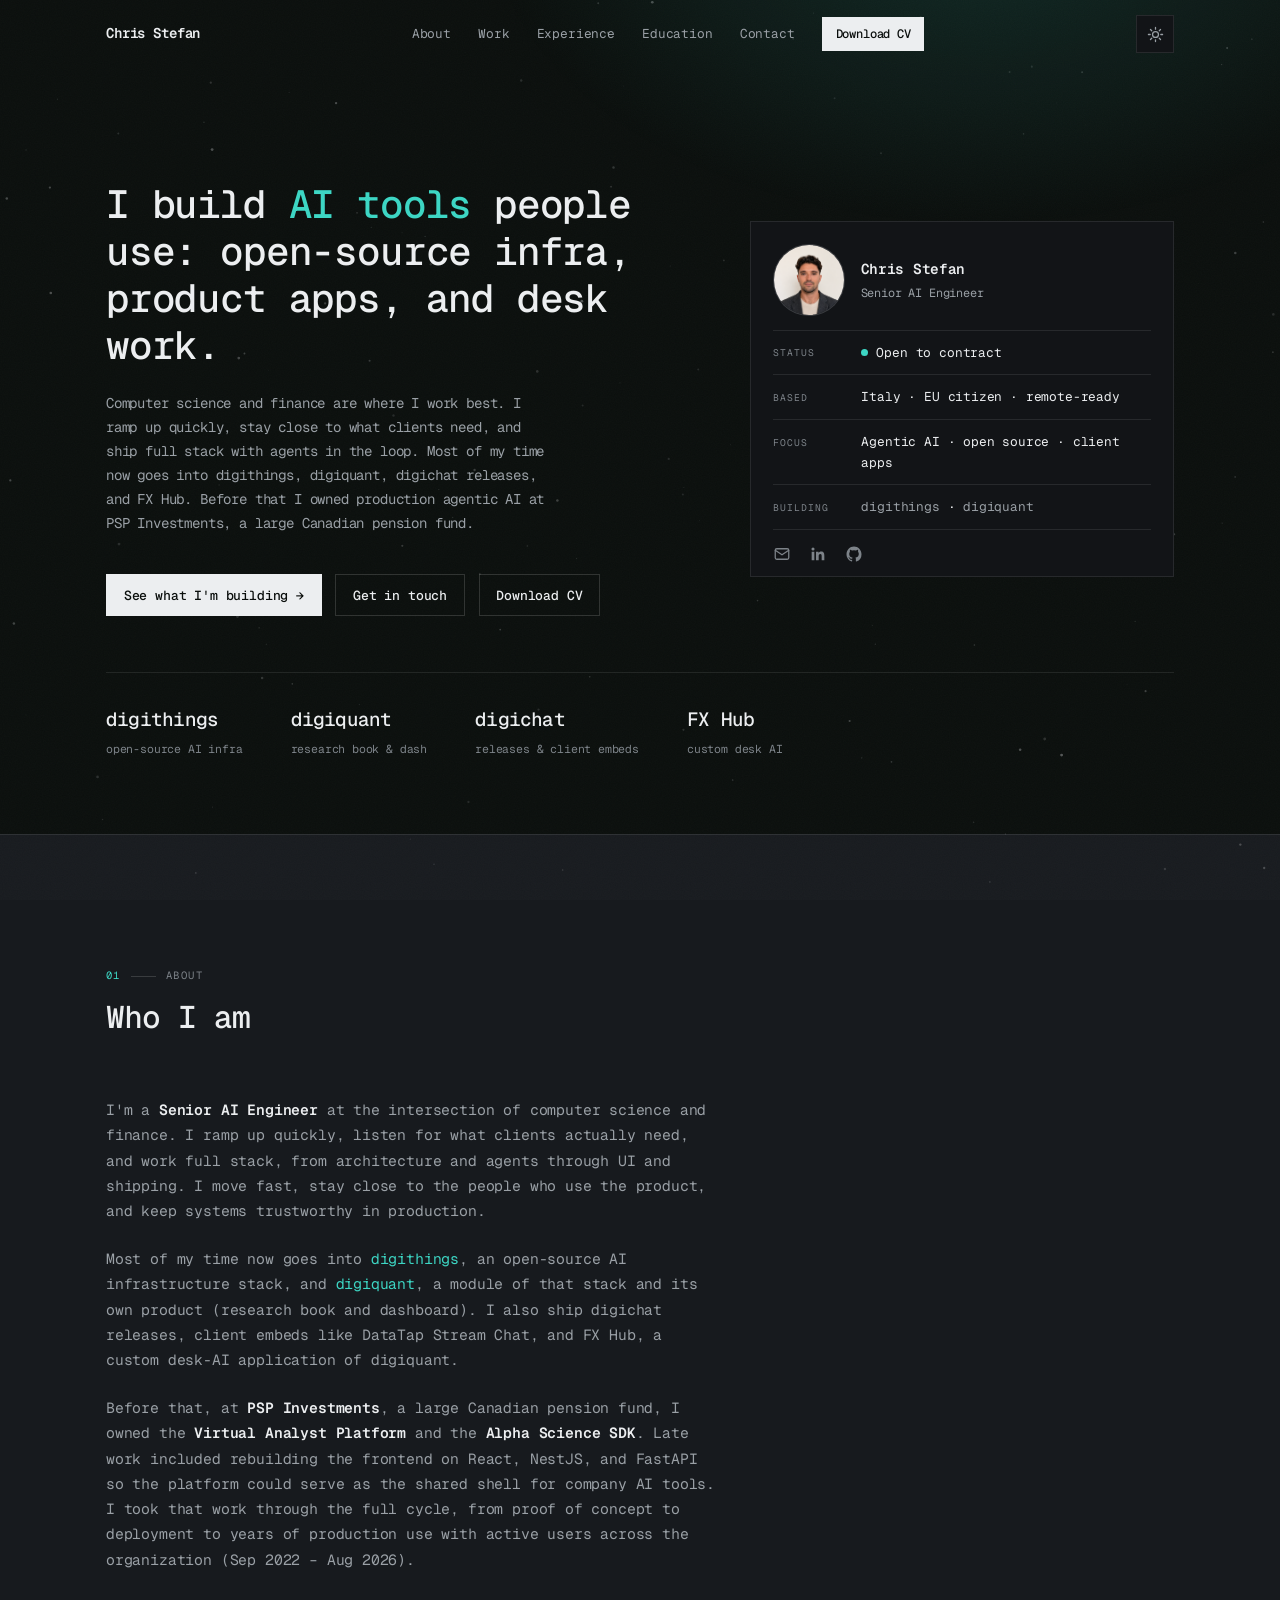
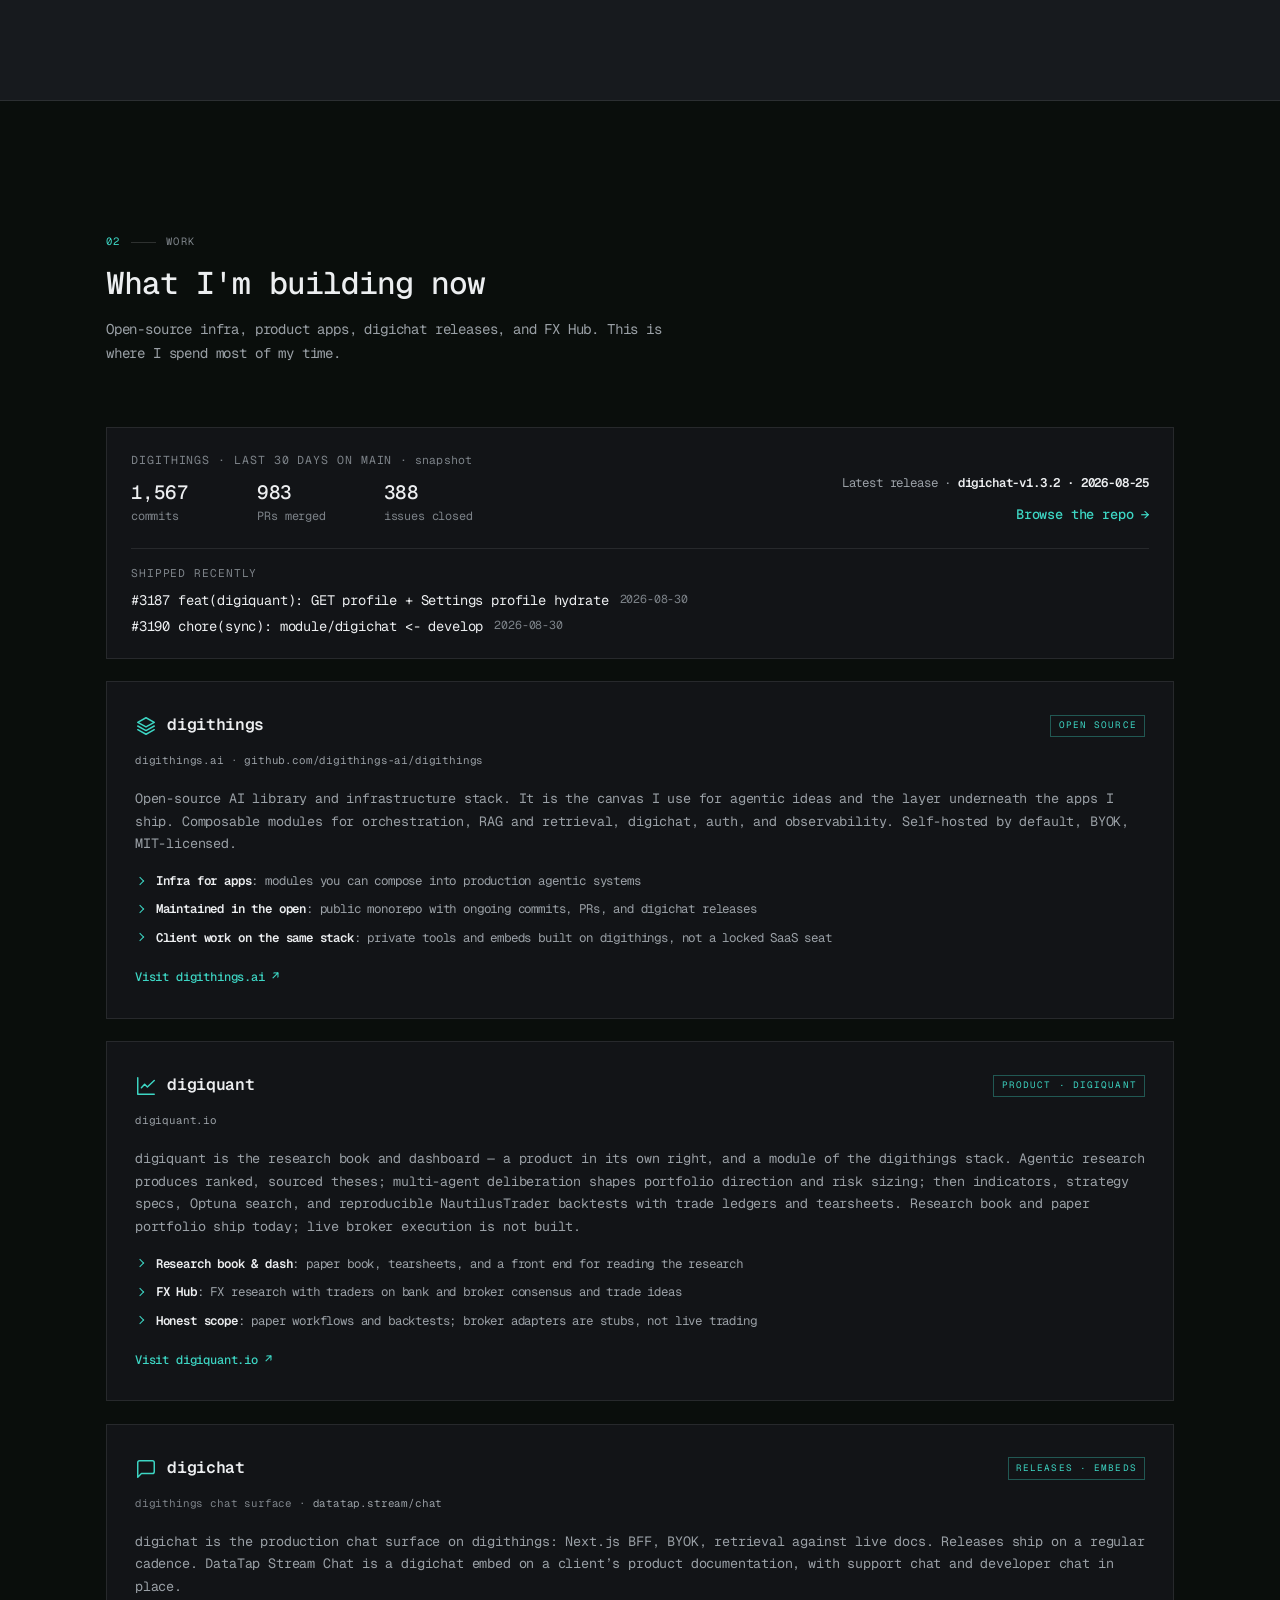
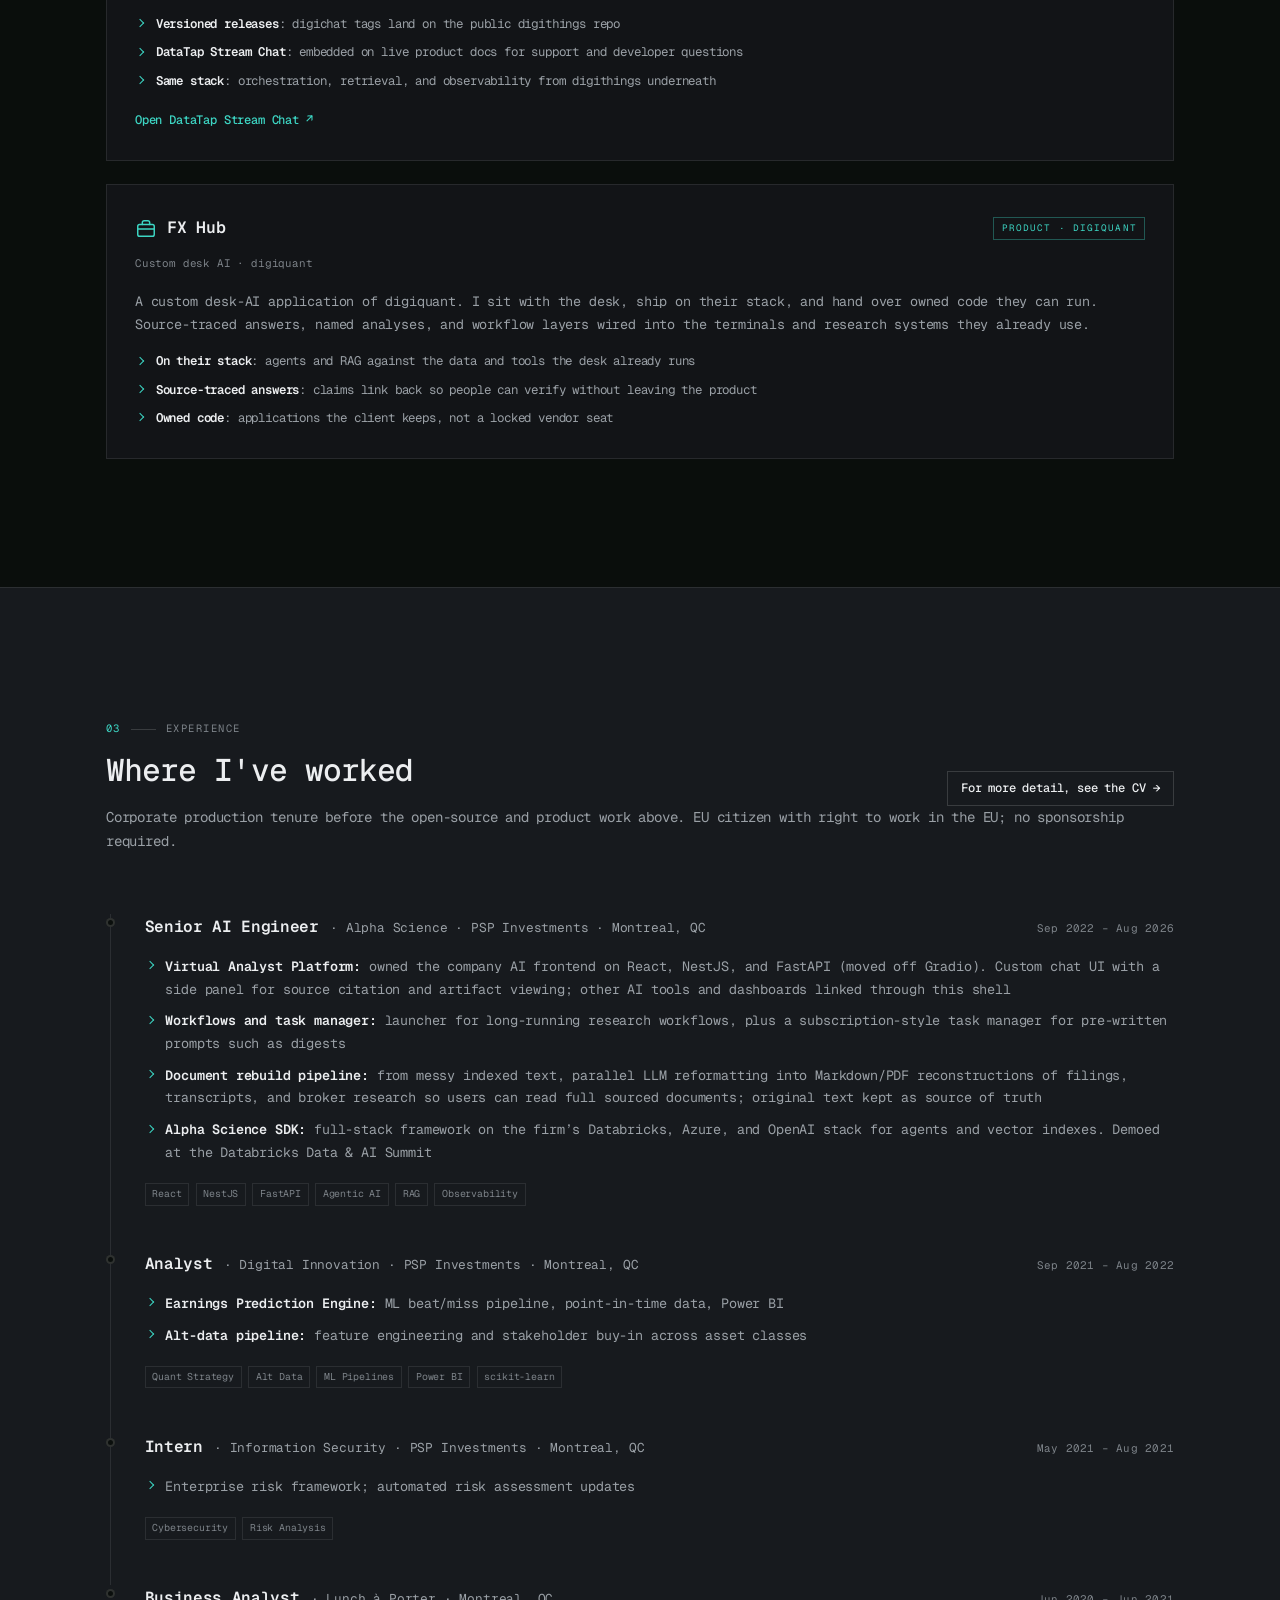
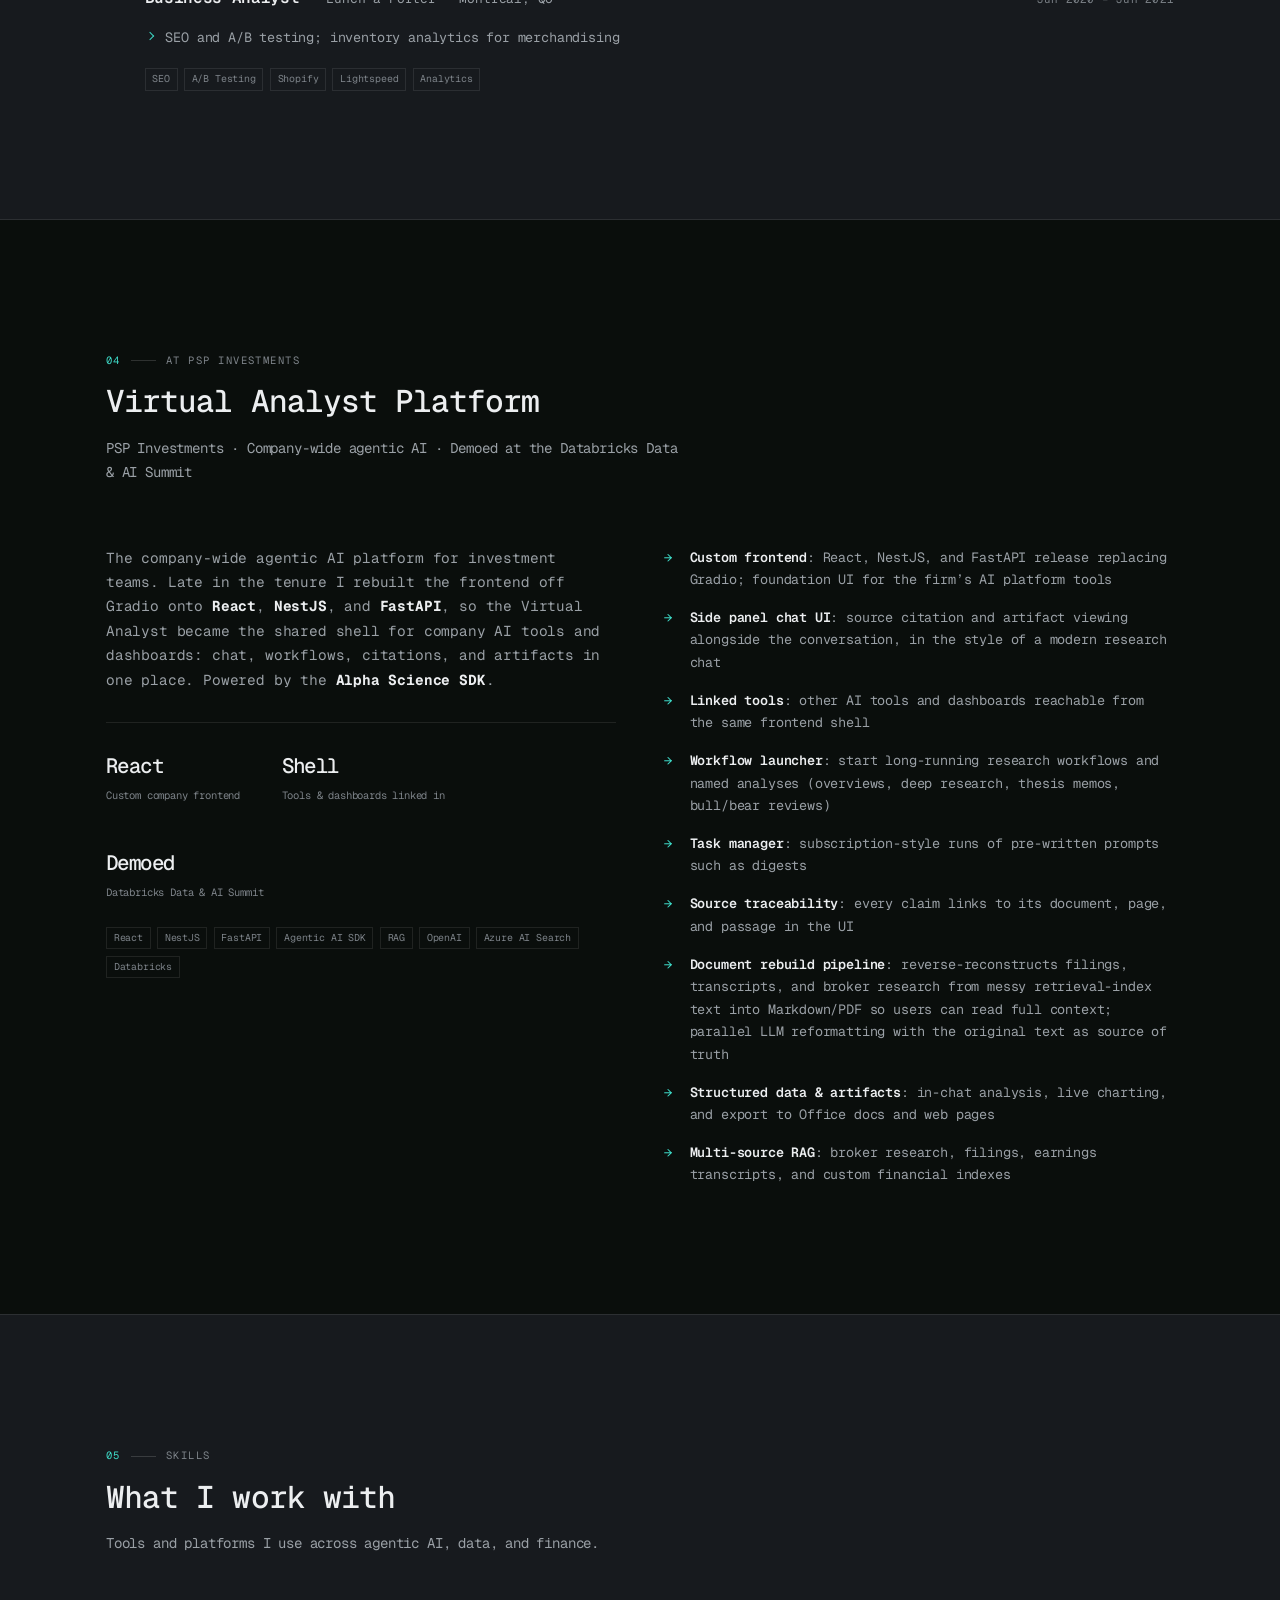
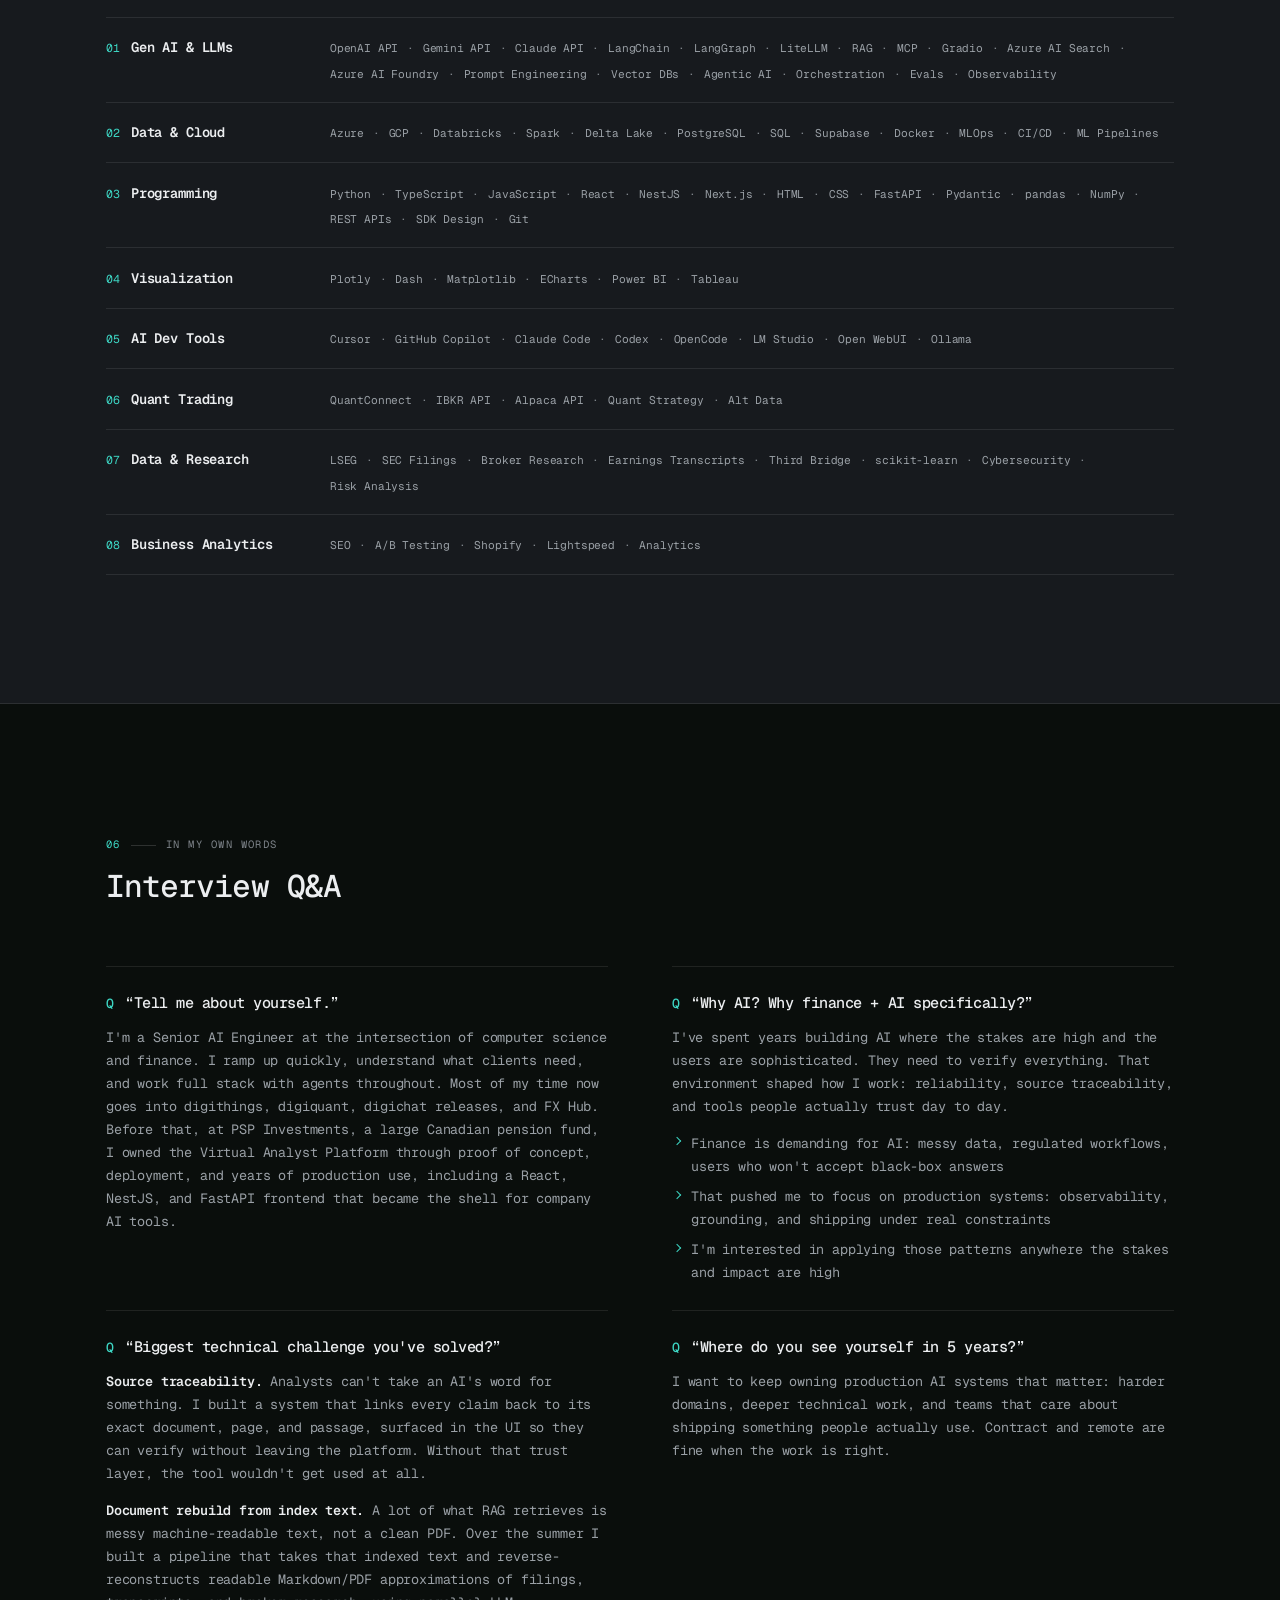
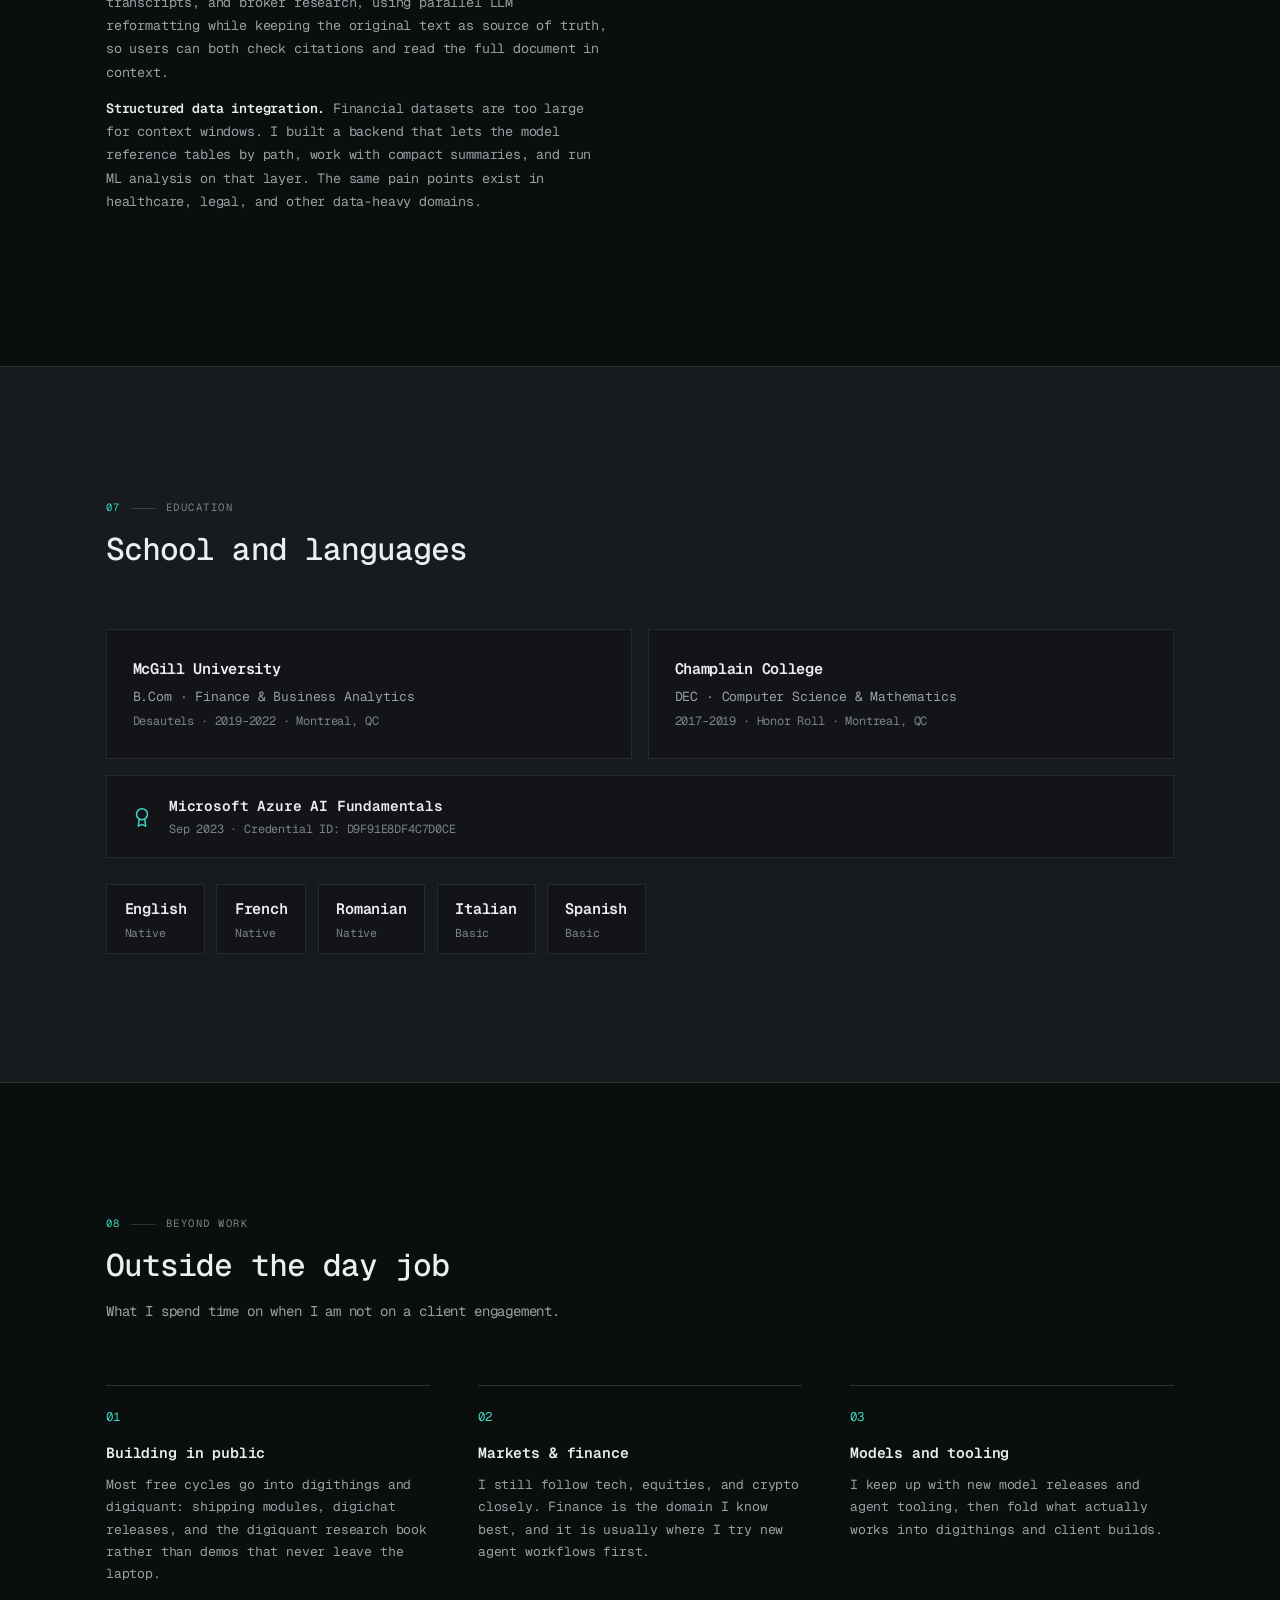
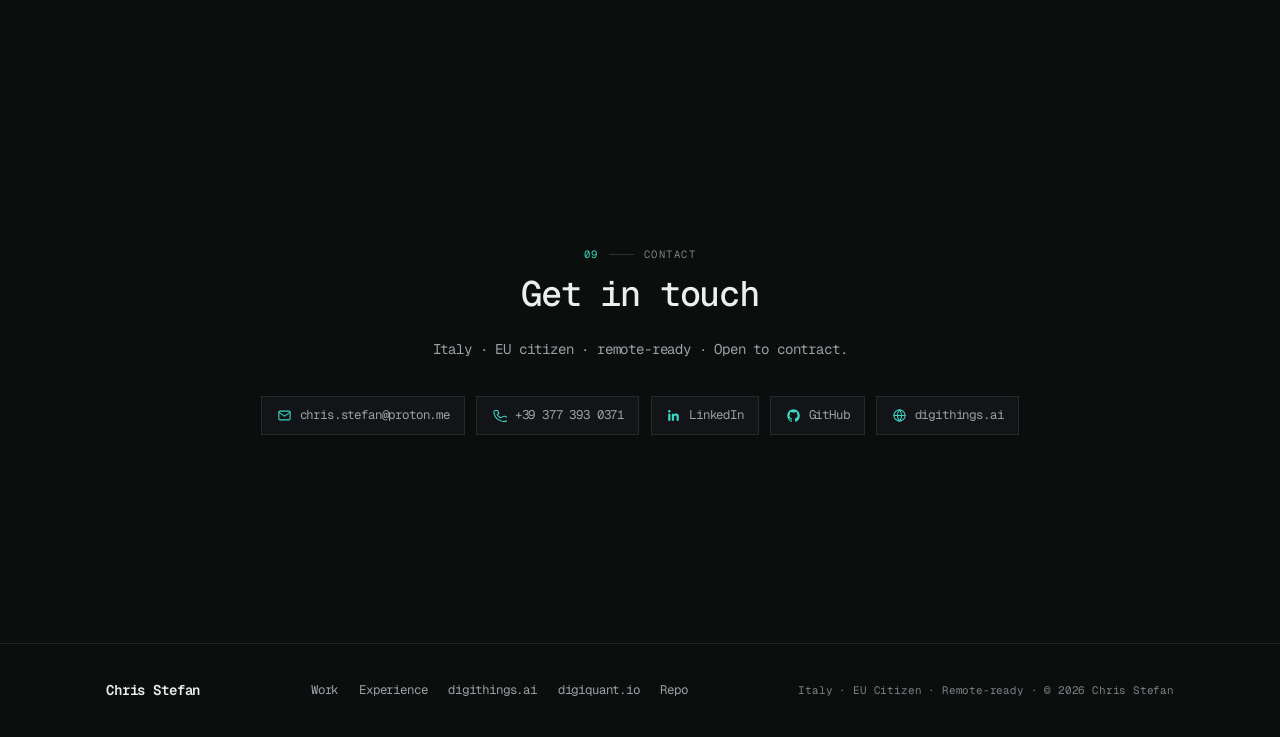
==== index.html @ b80fa34e "Use the approved 1254px headshot for avatar and face-crop favicons Replace the 200px LinkedIn stand-" ====
<!DOCTYPE html>
<html lang="en" data-theme="dark">
<head>
<meta charset="UTF-8">
<meta name="viewport" content="width=device-width, initial-scale=1.0">
<title>Chris Stefan · Senior AI Engineer | digithings + digiquant</title>
<meta name="description" content="Chris Stefan · Senior AI Engineer. Building digithings open-source AI infra and digiquant. digichat releases, FX Hub. Open to contract.">
<meta name="robots" content="index, follow">
<link rel="canonical" href="https://chrizefan.github.io/me/">

<!-- Open Graph -->
<meta property="og:type" content="website">
<meta property="og:url" content="https://chrizefan.github.io/me/">
<meta property="og:title" content="Chris Stefan · Senior AI Engineer | digithings + digiquant">
<meta property="og:description" content="Senior AI Engineer building digithings and digiquant. Open to contract.">
<meta property="og:site_name" content="Chris Stefan">
<meta property="og:image" content="https://chrizefan.github.io/me/assets/chris.png">

<!-- Twitter Card -->
<meta name="twitter:card" content="summary_large_image">
<meta name="twitter:title" content="Chris Stefan · Senior AI Engineer">
<meta name="twitter:description" content="Senior AI Engineer building digithings and digiquant. EU citizen, remote-ready. Open to contract.">
<meta name="twitter:image" content="https://chrizefan.github.io/me/assets/chris.png">

<meta name="theme-color" content="#0A0E0C" media="(prefers-color-scheme: dark)">
<meta name="theme-color" content="#FBFBF9" media="(prefers-color-scheme: light)">
<link rel="icon" href="favicon.ico?v=5" sizes="any">
<link rel="icon" type="image/png" href="assets/favicon-32.png?v=5" sizes="32x32">
<link rel="icon" type="image/png" href="assets/favicon-48.png?v=5" sizes="48x48">
<link rel="apple-touch-icon" href="apple-touch-icon.png?v=5" sizes="180x180">
<link rel="shortcut icon" href="favicon.ico?v=5">

<!-- JSON-LD Person Schema -->
<script type="application/ld+json">
{
  "@context": "https://schema.org",
  "@type": "Person",
  "name": "Chris Stefan",
  "jobTitle": "Senior AI Engineer",
  "email": "chris.stefan@proton.me",
  "telephone": "+393773930371",
  "image": "https://chrizefan.github.io/me/assets/chris.png",
  "url": "https://chrizefan.github.io/me/",
  "sameAs": [
    "https://linkedin.com/in/chris-stefan",
    "https://github.com/chrizefan",
    "https://digithings.ai",
    "https://digiquant.io"
  ],
  "knowsAbout": ["Agentic AI", "LLMs", "RAG", "Multi-agent Systems", "Python", "Databricks", "OpenAI API", "Claude API", "Institutional Finance", "SDK Design"]
}
</script>

<link rel="preconnect" href="https://fonts.googleapis.com">
<link rel="preconnect" href="https://fonts.gstatic.com" crossorigin>
<link href="https://fonts.googleapis.com/css2?family=Geist+Mono:wght@400;500&display=swap" rel="stylesheet">

<!-- Pre-paint theme: default dark, honour saved choice -->
<script>try{var s=localStorage.getItem('cs-theme');document.documentElement.setAttribute('data-theme',s||'dark')}catch(e){}</script>

<style>
/* ==========================================================================
   Chris Stefan — me page. digiweb design language (frontend/digiweb on
   digithings develop, utilitarian v0.1): Instrument Panel — mono voice,
   radius 0, ink/paper CTAs, phosphor accent for focus/live/identity.
   ========================================================================== */

/* ── tokens (digiweb [data-theme] layer) ─────────────────────────────── */
:root[data-theme="dark"] {
  color-scheme: dark;
  --bg:        #0A0E0C;
  --surface:   #121417;
  --surface-2: #171A1E;
  --hair:      rgba(255, 255, 255, 0.09);
  --hair-2:    rgba(255, 255, 255, 0.15);

  --ink:       #ECEEF0;
  --ink-soft:  #9AA0A6;
  --ink-mute:  #7D8389;

  --accent:      #3DD6C4; /* terminal phosphor — focus / live / identity */
  --accent-weak: rgba(61, 214, 196, 0.14);
  --on-accent:   #04201C;

  --up:   #3DD6C4;
  --down: #E5533E;
  --warn: #E0B341;

  --term-bg:   #08090B;
  --term-ink:  #E7EAEC;
  --term-mute: #7E858B;
  --term-hair: rgba(255, 255, 255, 0.09);
  --term-fill: rgba(255, 255, 255, 0.05);

  --grain-opacity: 0.03;
  --grain-blend: screen;
}
:root[data-theme="light"] {
  color-scheme: light;
  --bg:        #FBFBF9;
  --surface:   #FFFFFF;
  --surface-2: #F4F4F1;
  --hair:      rgba(10, 15, 20, 0.10);
  --hair-2:    rgba(10, 15, 20, 0.18);

  --ink:       #14181B;
  --ink-soft:  #5C636A;
  --ink-mute:  #666C73;

  --accent:      #0C7C71;
  --accent-weak: rgba(12, 124, 113, 0.12);
  --on-accent:   #FFFFFF;

  --up:   #0C7C71;
  --down: #C9533B;
  --warn: #B5832A;

  --term-bg:   #F1F0EB;
  --term-ink:  #1A1E22;
  --term-mute: #6B7177;
  --term-hair: rgba(10, 15, 20, 0.12);
  --term-fill: rgba(10, 15, 20, 0.05);

  --grain-opacity: 0.045;
  --grain-blend: multiply;
}
:root {
  /* digiweb v0.1: one mono voice for claim, body, and chrome */
  --font-sans: "Geist Mono", "JetBrains Mono", ui-monospace, monospace;
  --font-mono: "Geist Mono", "JetBrains Mono", ui-monospace, monospace;
  --font-display: "Geist Mono", "JetBrains Mono", ui-monospace, monospace;
  --wrap: 1180px;
  --wrap-wide: 1280px;
  --gutter: clamp(1.4rem, 4.5vw, 3.5rem);
  --section-y: clamp(5rem, 10vw, 8.5rem);
  --section-y-tight: clamp(3rem, 6vw, 4.5rem);
  --r-sm: 0;
  --r-md: 0;
  --r-lg: 0;
  --ease: cubic-bezier(0.22, 1, 0.36, 1);
  --ease-glide: cubic-bezier(0.22, 1, 0.36, 1);
  --duration-reveal: 0.6s;
  --duration-hover: 0.18s;
}

/* ── reset ──────────────────────────────────────────────────────────── */
*, *::before, *::after { box-sizing: border-box; }
* { margin: 0; }
html { scroll-behavior: smooth; -webkit-text-size-adjust: 100%; background: var(--bg); scroll-padding-top: 84px; }
body {
  font-family: var(--font-sans);
  background: var(--bg);
  color: var(--ink);
  font-size: 0.9rem;
  line-height: 1.65;
  font-weight: 400;
  letter-spacing: -0.012em;
  -webkit-font-smoothing: antialiased;
  text-rendering: optimizeLegibility;
  overflow-x: hidden;
  transition: background 0.4s var(--ease), color 0.4s var(--ease);
}
img, svg { max-width: 100%; display: block; }
a { color: inherit; text-decoration: none; }
ul { list-style: none; padding: 0; }
::selection { background: var(--accent); color: var(--on-accent); }
:focus-visible { outline: 2px solid var(--accent); outline-offset: 3px; border-radius: 0; }

/* ── atmosphere ─────────────────────────────────────────────────────── */
.grain {
  position: fixed; inset: 0; z-index: 0; pointer-events: none;
  opacity: var(--grain-opacity);
  mix-blend-mode: var(--grain-blend);
  background-image: url("data:image/svg+xml,%3Csvg xmlns='http://www.w3.org/2000/svg' width='160' height='160'%3E%3Cfilter id='n'%3E%3CfeTurbulence type='fractalNoise' baseFrequency='0.85' numOctaves='3'/%3E%3C/filter%3E%3Crect width='100%25' height='100%25' filter='url(%23n)'/%3E%3C/svg%3E");
}
#starfield {
  position: fixed; inset: 0; width: 100%; height: 100%;
  pointer-events: none; z-index: 0; opacity: 0.55;
}
.glow {
  position: fixed; inset: -10%; z-index: 0; pointer-events: none;
  background: radial-gradient(50rem 32rem at 72% 0%, var(--accent-weak), transparent 62%);
}

/* ── layout ─────────────────────────────────────────────────────────── */
.wrap { width: 100%; max-width: var(--wrap); margin-inline: auto; padding-inline: var(--gutter); position: relative; z-index: 1; }
.skip-link { position: absolute; left: -999px; top: 0; z-index: 100; background: var(--ink); color: var(--bg); padding: 0.6rem 1rem; border-radius: 0; font-weight: 500; }
.skip-link:focus { left: 0; }

/* ── nav ────────────────────────────────────────────────────────────── */
.site-nav { position: sticky; top: 0; z-index: 50; border-bottom: 1px solid transparent; transition: background 0.4s var(--ease), border-color 0.4s var(--ease); }
.site-nav.is-stuck { background: color-mix(in srgb, var(--bg) 72%, transparent); backdrop-filter: blur(14px) saturate(150%); -webkit-backdrop-filter: blur(14px) saturate(150%); border-bottom-color: var(--hair); }
.nav-inner { display: flex; align-items: center; justify-content: space-between; height: 68px; gap: 1rem; }
.brand { display: inline-flex; align-items: center; gap: 0.7rem; font-weight: 600; letter-spacing: -0.01em; font-size: 0.88rem; }

.nav-links { display: flex; align-items: center; gap: clamp(0.9rem, 2.2vw, 1.7rem); }
.nav-links > a:not(.btn) { font-size: 0.8rem; color: var(--ink-soft); position: relative; padding: 0.4rem 0; transition: color 0.18s var(--ease); }
.nav-links > a:not(.btn)::after { content: ""; position: absolute; left: 0; bottom: -2px; height: 1px; width: 0; background: var(--accent); transition: width 0.22s var(--ease); }
.nav-links > a:not(.btn):hover { color: var(--ink); }
.nav-links > a:not(.btn):hover::after { width: 100%; }
.ext { opacity: 0.5; font-size: 0.8em; }
.nav-tail { display: flex; align-items: center; gap: 0.55rem; }
.theme-toggle { display: inline-grid; place-items: center; width: 38px; height: 38px; border: 1px solid var(--hair); border-radius: 0; background: var(--surface); color: var(--ink-soft); cursor: pointer; transition: color 0.18s var(--ease), border-color 0.18s var(--ease), transform 0.18s var(--ease); }
.theme-toggle:hover { color: var(--ink); border-color: var(--hair-2); transform: translateY(-1px); }
.theme-toggle svg { width: 17px; height: 17px; }
:root[data-theme="dark"] .ico-moon { display: none; }
:root[data-theme="light"] .ico-sun { display: none; }
.nav-toggle { display: none; }

/* ── buttons ────────────────────────────────────────────────────────── */
.btn { display: inline-flex; align-items: center; gap: 0.5rem; font-family: var(--font-mono); font-size: 0.82rem; font-weight: 500; padding: 0.58rem 1.05rem; border-radius: 0; border: 1px solid var(--hair-2); cursor: pointer; white-space: nowrap; transition: transform 0.18s var(--ease), background 0.18s var(--ease), border-color 0.18s var(--ease); }
.btn span[aria-hidden] { transition: transform 0.18s var(--ease); }
.btn:hover span[aria-hidden] { transform: translateX(3px); }
.btn-sm { padding: 0.4rem 0.8rem; font-size: 0.76rem; }
.btn-primary { background: var(--ink); color: var(--bg); border-color: var(--ink); font-weight: 500; }
.btn-primary:hover { transform: translateY(-2px); }
.btn-ghost { background: transparent; color: var(--ink); }
.btn-ghost:hover { background: var(--surface); border-color: var(--hair-2); transform: translateY(-2px); }

/* ── kicker / prompt / live dot ─────────────────────────────────────── */
.eyebrow-dot { width: 7px; height: 7px; border-radius: 50%; background: var(--accent); animation: pulse 2.6s var(--ease) infinite; }
@keyframes pulse { 0% { box-shadow: 0 0 0 0 var(--accent-weak); } 70% { box-shadow: 0 0 0 8px transparent; } 100% { box-shadow: 0 0 0 0 transparent; } }
.prompt { color: var(--accent); font-weight: 600; font-family: var(--font-mono); }
.kicker { display: inline-flex; align-items: center; gap: 0.6rem; font-family: var(--font-mono); font-size: 0.66rem; letter-spacing: 0.14em; text-transform: uppercase; color: var(--ink-mute); }
.kicker .kn { color: var(--accent); }
.kicker .kn::after { content: ""; display: inline-block; width: 1.6rem; height: 1px; background: var(--hair-2); vertical-align: middle; margin-left: 0.6rem; }

/* ── hero ───────────────────────────────────────────────────────────── */
.hero { padding: clamp(4rem, 10vw, 7rem) 0 clamp(3rem, 6vw, 4.75rem); }
.hero-grid { display: grid; grid-template-columns: 1.15fr 0.85fr; gap: clamp(2.4rem, 5.5vw, 4.5rem); align-items: center; }
.hero-title { font-family: var(--font-display); font-weight: 500; font-size: clamp(1.55rem, 3.6vw, 2.45rem); line-height: 1.2; letter-spacing: -0.03em; margin: 0 0 1.45rem; max-width: 26ch; }
.hero-title em { font-style: normal; color: var(--accent); }
.hero-lede { font-size: clamp(0.88rem, 1.1vw, 0.95rem); color: var(--ink-soft); max-width: 56ch; line-height: 1.7; }
.hero-actions { display: flex; flex-wrap: wrap; gap: 0.85rem; margin-top: 2.4rem; }
/* hero status panel */
.hero-panel { background: var(--surface); border: 1px solid var(--hair); border-radius: 0; padding: 0.4rem 1.4rem; }
.hp-portrait {
  display: flex;
  align-items: center;
  gap: 0.95rem;
  padding: 1rem 0 0.85rem;
  border-bottom: 1px solid var(--hair);
}
.hp-portrait img {
  width: 72px;
  height: 72px;
  border-radius: 50%;
  object-fit: cover;
  border: 1px solid var(--hair-2);
  flex-shrink: 0;
  background: var(--surface-2);
}
.hp-portrait-meta { display: flex; flex-direction: column; gap: 0.2rem; min-width: 0; }
.hp-portrait-name { font-size: 0.9rem; font-weight: 600; letter-spacing: -0.02em; color: var(--ink); }
.hp-portrait-role { font-size: 0.74rem; color: var(--ink-soft); line-height: 1.4; }
.hp-row { display: flex; align-items: baseline; gap: 1rem; padding: 0.7rem 0; border-bottom: 1px solid var(--hair); }
.hp-row:last-of-type { border-bottom: 0; }
.hp-k { flex-shrink: 0; width: 4.5rem; font-family: var(--font-mono); font-size: 0.6rem; letter-spacing: 0.1em; text-transform: uppercase; color: var(--ink-mute); }
.hp-v { font-size: 0.8rem; color: var(--ink); }
.hp-v a { color: var(--ink-soft); transition: color 0.18s var(--ease); }
.hp-v a:hover { color: var(--accent); }
.hp-avail { display: inline-flex; align-items: center; gap: 0.5rem; }
.hp-avail .eyebrow-dot { width: 7px; height: 7px; }
.hp-links { display: flex; gap: 1.1rem; padding: 0.95rem 0 0.4rem; }
.hp-links a { display: inline-flex; width: 18px; height: 18px; color: var(--ink-mute); transition: color 0.18s var(--ease), transform 0.18s var(--ease); }
.hp-links a:hover { color: var(--accent); transform: translateY(-2px); }
.hp-links svg { width: 100%; height: 100%; }
.hero-stats { display: flex; flex-wrap: wrap; gap: clamp(1.5rem, 4vw, 3rem); margin-top: clamp(2.5rem, 5vw, 3.5rem); padding-top: 1.9rem; border-top: 1px solid var(--hair); }
.hero-stats div { display: flex; flex-direction: column; }
.hero-stats dt { font-size: 1.2rem; font-weight: 500; letter-spacing: -0.04em; font-family: var(--font-mono); color: var(--ink); font-variant-numeric: tabular-nums; }
.hero-stats dd { font-size: 0.72rem; color: var(--ink-mute); margin-top: 0.22rem; }

/* ── sections ───────────────────────────────────────────────────────── */
.section { padding: var(--section-y) 0; }
.section-alt { background: var(--surface-2); border-block: 1px solid var(--hair); }
.section-head { max-width: 64ch; margin-bottom: clamp(2.5rem, 5.5vw, 3.8rem); }
.section-head h2 { font-family: var(--font-display); font-size: clamp(1.35rem, 2.6vw, 1.95rem); font-weight: 500; letter-spacing: -0.03em; line-height: 1.2; margin: 0.75rem 0 1rem; }
.section-head p { color: var(--ink-soft); font-size: clamp(0.86rem, 1.1vw, 0.94rem); line-height: 1.7; }
.head-row { display: flex; align-items: flex-end; justify-content: space-between; gap: 1.5rem; flex-wrap: wrap; }

/* ── about ──────────────────────────────────────────────────────────── */
.about-prose { max-width: 68ch; display: flex; flex-direction: column; gap: 1.4rem; font-size: 0.92rem; color: var(--ink-soft); line-height: 1.72; }
.about-prose strong { color: var(--ink); font-weight: 600; }
.about-prose a { color: var(--accent); }
.about-prose a:hover { text-decoration: underline; }

/* ── timeline (experience) ──────────────────────────────────────────── */
.timeline { position: relative; margin-left: 4px; }
.tl-card { position: relative; padding: 0 0 2.85rem 2.1rem; border-left: 1px solid var(--hair); }
.tl-card:last-child { border-left-color: transparent; padding-bottom: 0; }
.tl-card::before { content: ""; position: absolute; left: -5px; top: 0.25rem; width: 9px; height: 9px; border-radius: 50%; background: var(--bg); border: 2px solid var(--hair-2); transition: border-color 0.25s var(--ease), background 0.25s var(--ease); }
.tl-card:hover::before { border-color: var(--accent); }
.tl-card.current::before { background: var(--accent); border-color: var(--accent); box-shadow: 0 0 0 4px var(--accent-weak); }
.tl-head { display: flex; align-items: baseline; flex-wrap: wrap; gap: 0.5rem 0.7rem; margin-bottom: 0.9rem; }
.tl-title { font-size: 1rem; font-weight: 600; letter-spacing: -0.02em; }
.tl-company { color: var(--ink-soft); font-size: 0.8rem; }
.tl-date { margin-left: auto; font-family: var(--font-mono); font-size: 0.68rem; color: var(--ink-mute); letter-spacing: 0.02em; white-space: nowrap; }
.tl-now { color: var(--accent); }
.tl-bullets { display: flex; flex-direction: column; gap: 0.58rem; margin-bottom: 1.25rem; }
.tl-bullets li { position: relative; padding-left: 1.3rem; font-size: 0.84rem; color: var(--ink-soft); line-height: 1.68; }
.tl-bullets li::before { content: ""; position: absolute; left: 2px; top: 0.55em; width: 6px; height: 6px; border-bottom: 1.5px solid var(--accent); border-right: 1.5px solid var(--accent); transform: rotate(-45deg); }
.tl-bullets strong { color: var(--ink); font-weight: 600; }
.badges { display: flex; flex-wrap: wrap; gap: 0.4rem; }
.badge { font-family: var(--font-mono); font-size: 0.62rem; color: var(--ink-mute); background: transparent; border: 1px solid var(--hair); border-radius: 0; padding: 0.12rem 0.42rem; }

/* ── flagship (Virtual Analyst Platform) ────────────────────────────── */
.flagship { display: grid; grid-template-columns: 1fr 1fr; gap: clamp(1.5rem, 4vw, 3rem); align-items: start; }
.flagship-desc { color: var(--ink-soft); font-size: 0.9rem; line-height: 1.7; margin-bottom: 1.85rem; }
.flagship-desc strong { color: var(--ink); }
.stat-tiles { display: flex; flex-wrap: wrap; gap: clamp(1.5rem, 4vw, 2.6rem); padding-top: 1.6rem; border-top: 1px solid var(--hair); }
.stat-tile { display: flex; flex-direction: column; }
.stat-tile .sv { font-family: var(--font-mono); font-size: 1.3rem; font-weight: 500; letter-spacing: -0.03em; color: var(--ink); }
.stat-tile .sl { font-size: 0.66rem; color: var(--ink-mute); margin-top: 0.25rem; }
.feature-list { display: flex; flex-direction: column; gap: 0.95rem; }
.feature-list li { position: relative; padding-left: 1.6rem; font-size: 0.84rem; color: var(--ink-soft); line-height: 1.68; }
.feature-list li::before { content: "→"; position: absolute; left: 0; top: 0; color: var(--accent); font-family: var(--font-mono); }
.feature-list strong { color: var(--ink); font-weight: 600; }
.flagship-badges { margin-top: 1.6rem; }


/* ── repo activity (live digithings strip) ──────────────────────────── */
.repo-activity {
  display: grid;
  grid-template-columns: 1fr auto;
  gap: 1.2rem 2rem;
  align-items: end;
  background: var(--surface);
  border: 1px solid var(--hair);
  border-radius: var(--r-md);
  padding: 1.35rem 1.5rem;
  margin-bottom: 1.4rem;
}
.repo-activity .ra-live { text-transform: none; letter-spacing: 0.02em; color: var(--ink-mute); }
.repo-activity .ra-kicker {
  font-family: var(--font-mono);
  font-size: 0.72rem;
  letter-spacing: 0.08em;
  text-transform: uppercase;
  color: var(--ink-mute);
  margin-bottom: 0.85rem;
}
.repo-activity .ra-stats {
  display: flex;
  flex-wrap: wrap;
  gap: clamp(1.2rem, 4vw, 2.4rem);
}
.repo-activity .ra-stat { display: flex; flex-direction: column; gap: 0.15rem; min-width: 5.5rem; }
.repo-activity .ra-n {
  font-family: var(--font-mono);
  font-size: 1.2rem;
  font-weight: 500;
  letter-spacing: -0.03em;
  color: var(--ink);
  line-height: 1.1;
}
.repo-activity .ra-n.is-loading { color: var(--ink-mute); }
.repo-activity .ra-l { font-size: 0.74rem; color: var(--ink-mute); }
.repo-activity .ra-side {
  display: flex;
  flex-direction: column;
  align-items: flex-end;
  gap: 0.55rem;
  text-align: right;
}
.repo-activity .ra-release {
  font-family: var(--font-mono);
  font-size: 0.78rem;
  color: var(--ink-soft);
}
.repo-activity .ra-release strong { color: var(--ink); font-weight: 600; }
.repo-activity .ra-link {
  font-size: 0.85rem;
  color: var(--accent);
  font-weight: 500;
}
.repo-activity .ra-link:hover { text-decoration: underline; }
.repo-activity .ra-recent {
  grid-column: 1 / -1;
  border-top: 1px solid var(--hair);
  padding-top: 0.95rem;
  margin-top: 0.2rem;
}
.repo-activity .ra-recent-label {
  font-family: var(--font-mono);
  font-size: 0.7rem;
  letter-spacing: 0.08em;
  text-transform: uppercase;
  color: var(--ink-mute);
  margin-bottom: 0.55rem;
}
.repo-activity .ra-pr-list {
  display: flex;
  flex-direction: column;
  gap: 0.4rem;
}
.repo-activity .ra-pr-list li {
  display: flex;
  flex-wrap: wrap;
  gap: 0.35rem 0.7rem;
  font-size: 0.86rem;
  color: var(--ink-soft);
  line-height: 1.4;
}
.repo-activity .ra-pr-list a { color: var(--ink); }
.repo-activity .ra-pr-list a:hover { color: var(--accent); }
.repo-activity .ra-pr-meta {
  font-family: var(--font-mono);
  font-size: 0.72rem;
  color: var(--ink-mute);
}
@media (max-width: 700px) {
  .repo-activity { grid-template-columns: 1fr; }
  .repo-activity .ra-side { align-items: flex-start; text-align: left; }
}

/* ── products / freelance cards ─────────────────────────────────────── */
.product-grid { display: grid; grid-template-columns: 1fr 1fr; gap: 1.4rem; }
.product-card { position: relative; overflow: hidden; background: var(--surface); border: 1px solid var(--hair); border-radius: var(--r-md); padding: 1.9rem 1.75rem; display: flex; flex-direction: column; transition: transform 0.3s var(--ease), border-color 0.3s var(--ease); }
.product-card::before { content: ""; position: absolute; inset: 0 0 auto 0; height: 2px; background: var(--accent); transform: scaleX(0); transform-origin: left; transition: transform 0.32s var(--ease); }
.product-card:hover { transform: translateY(-4px); border-color: var(--hair-2); }
.product-card:hover::before { transform: scaleX(1); }
.product-card.span-2 { grid-column: 1 / -1; }
.pc-top { display: flex; align-items: center; gap: 0.65rem; margin-bottom: 0.5rem; }
.pc-glyph { width: 22px; height: 22px; color: var(--accent); flex-shrink: 0; }
.pc-glyph svg { width: 100%; height: 100%; }
.pc-tier { margin-left: auto; font-family: var(--font-mono); font-size: 0.58rem; letter-spacing: 0.12em; text-transform: uppercase; color: var(--accent); border: 1px solid color-mix(in srgb, var(--accent) 35%, transparent); border-radius: 0; padding: 0.16rem 0.45rem; }
.pc-title { font-size: 1.02rem; font-weight: 600; letter-spacing: -0.02em; }
.pc-meta { font-family: var(--font-mono); font-size: 0.68rem; color: var(--ink-mute); margin: 0.3rem 0 1.05rem; }
.pc-meta a { color: var(--ink-soft); }
.pc-meta a:hover { color: var(--accent); }
.pc-desc { font-size: 0.84rem; color: var(--ink-soft); line-height: 1.7; }
.pc-desc strong { color: var(--ink); }
.pc-features { display: flex; flex-direction: column; gap: 0.5rem; margin-top: 1rem; }
.pc-features li { position: relative; padding-left: 1.3rem; font-size: 0.78rem; color: var(--ink-soft); line-height: 1.62; }
.pc-features li::before { content: ""; position: absolute; left: 2px; top: 0.5em; width: 6px; height: 6px; border-bottom: 1.5px solid var(--accent); border-right: 1.5px solid var(--accent); transform: rotate(-45deg); }
.pc-features strong { color: var(--ink); font-weight: 600; }
.pc-link { margin-top: auto; padding-top: 1.2rem; font-size: 0.76rem; color: var(--accent); font-weight: 500; }
.pc-link:hover { text-decoration: underline; }


/* ── skills (spec-list) ─────────────────────────────────────────────── */
.skills-spec { border-top: 1px solid var(--hair); }
.skill-row { display: grid; grid-template-columns: 12rem 1fr; gap: 1.5rem 2rem; padding: 1.15rem 0; border-bottom: 1px solid var(--hair); align-items: baseline; }
.skill-row-label { display: flex; align-items: baseline; gap: 0.7rem; }
.skill-row-num { font-family: var(--font-mono); font-size: 0.72rem; color: var(--accent); }
.skill-row-name { font-size: 0.86rem; font-weight: 600; letter-spacing: -0.01em; }
.skill-tags { display: flex; flex-wrap: wrap; gap: 0.45rem 0.55rem; }
.skill-tag { font-family: var(--font-mono); font-size: 0.7rem; color: var(--ink-soft); transition: color 0.18s var(--ease); position: relative; }
.skill-tag:not(:last-child)::after { content: "·"; color: var(--ink-mute); margin-left: 0.55rem; }
.skill-tag:hover { color: var(--accent); }

/* ── Q&A ────────────────────────────────────────────────────────────── */
.qa-grid { display: grid; grid-template-columns: 1fr 1fr; gap: 0 clamp(2rem, 5vw, 4rem); }
.qa-card { padding: 1.6rem 0; border-top: 1px solid var(--hair); }
.qa-q { display: flex; align-items: baseline; gap: 0.7rem; margin-bottom: 0.7rem; }
.qa-q .qi { color: var(--accent); font-family: var(--font-mono); font-weight: 500; font-size: 0.82rem; flex-shrink: 0; }
.qa-q span:last-child { font-family: var(--font-display); font-style: normal; font-weight: 500; font-size: 0.95rem; letter-spacing: -0.03em; color: var(--ink); line-height: 1.35; }
.qa-a { color: var(--ink-soft); font-size: 0.84rem; line-height: 1.72; display: flex; flex-direction: column; gap: 0.85rem; }
.qa-a strong { color: var(--ink); font-weight: 600; }
.qa-a ul { display: flex; flex-direction: column; gap: 0.45rem; }
.qa-a ul li { position: relative; padding-left: 1.2rem; }
.qa-a ul li::before { content: ""; position: absolute; left: 2px; top: 0.5em; width: 6px; height: 6px; border-bottom: 1.5px solid var(--accent); border-right: 1.5px solid var(--accent); transform: rotate(-45deg); }

/* ── education / certs / languages ──────────────────────────────────── */
.edu-grid { display: grid; grid-template-columns: 1fr 1fr; gap: 1rem; margin-bottom: 1rem; }
.edu-card { background: var(--surface); border: 1px solid var(--hair); border-radius: var(--r-md); padding: 1.6rem; transition: transform 0.3s var(--ease), border-color 0.3s var(--ease); }
.edu-card:hover { transform: translateY(-3px); border-color: var(--hair-2); }
.edu-card .school { font-size: 0.95rem; font-weight: 600; letter-spacing: -0.02em; }
.edu-card .degree { color: var(--ink-soft); margin: 0.3rem 0; font-size: 0.82rem; }
.edu-card .meta { font-family: var(--font-mono); font-size: 0.75rem; color: var(--ink-mute); }
.cert-card { display: flex; align-items: center; gap: 1rem; background: var(--surface); border: 1px solid var(--hair); border-radius: var(--r-md); padding: 1.2rem 1.5rem; margin-bottom: 1.6rem; }
.cert-card .ci { color: var(--accent); width: 22px; height: 22px; flex-shrink: 0; }
.cert-card .ci svg { width: 100%; height: 100%; }
.cert-card .ct { font-weight: 600; }
.cert-card .cm { font-family: var(--font-mono); font-size: 0.74rem; color: var(--ink-mute); }
.lang-row { display: flex; flex-wrap: wrap; gap: 0.7rem; }
.lang-chip { background: var(--surface); border: 1px solid var(--hair); border-radius: var(--r-sm); padding: 0.7rem 1.1rem; }
.lang-chip .ln { font-weight: 600; font-size: 0.95rem; }
.lang-chip .ll { font-family: var(--font-mono); font-size: 0.72rem; color: var(--ink-mute); margin-top: 0.1rem; }

/* ── beyond (numbered rules) ────────────────────────────────────────── */
.beyond-grid { display: grid; grid-template-columns: repeat(3, 1fr); gap: clamp(1.5rem, 4vw, 3rem); }
.beyond-card { padding-top: 1.3rem; border-top: 1px solid var(--hair-2); }
.beyond-card .bi { font-family: var(--font-mono); font-size: 0.78rem; color: var(--accent); }
.beyond-card .bt { font-size: 0.92rem; font-weight: 600; letter-spacing: -0.01em; margin: 0.85rem 0 0.55rem; }
.beyond-card .bd { color: var(--ink-soft); font-size: 0.82rem; line-height: 1.7; }

/* ── contact / footer ───────────────────────────────────────────────── */
.contact { text-align: center; }
.contact h2 { font-family: var(--font-display); font-weight: 500; font-size: clamp(1.5rem, 3.5vw, 2.2rem); letter-spacing: -0.035em; }
.contact .tagline { color: var(--ink-soft); max-width: 56ch; margin: 0.9rem auto 2.2rem; font-size: 0.88rem; }
.contact-links { display: flex; flex-wrap: wrap; gap: 0.7rem; justify-content: center; }
.contact-pill { display: inline-flex; align-items: center; gap: 0.5rem; background: var(--surface); border: 1px solid var(--hair); border-radius: 0; padding: 0.5rem 0.9rem; font-size: 0.78rem; color: var(--ink-soft); font-family: var(--font-mono); transition: color 0.18s var(--ease), border-color 0.18s var(--ease), transform 0.18s var(--ease); }
.contact-pill:hover { color: var(--ink); border-color: var(--hair-2); transform: translateY(-2px); }
.contact-pill .pi { color: var(--accent); display: inline-flex; width: 15px; height: 15px; }
.contact-pill .pi svg { width: 100%; height: 100%; }
.footer { border-top: 1px solid var(--hair); padding: 2.2rem 0; margin-top: clamp(3rem, 7vw, 5rem); }
.footer-inner { display: flex; align-items: center; justify-content: space-between; gap: 1.5rem; flex-wrap: wrap; }
.footer-meta { font-family: var(--font-mono); font-size: 0.68rem; color: var(--ink-mute); }
.footer-links { display: flex; gap: 1.3rem; flex-wrap: wrap; }
.footer-links a { font-size: 0.78rem; color: var(--ink-soft); transition: color 0.18s var(--ease); }
.footer-links a:hover { color: var(--ink); }

/* ── reveal motion ──────────────────────────────────────────────────── */
.reveal { opacity: 0; transform: translateY(10px); transition: opacity 0.55s var(--ease), transform 0.55s var(--ease); will-change: opacity, transform; }
.reveal.in { opacity: 1; transform: none; will-change: auto; }
.stagger > * { opacity: 0; transform: translateY(8px); transition: opacity 0.5s var(--ease), transform 0.5s var(--ease); }
.stagger.in > * { opacity: 1; transform: none; }
.stagger.in > *:nth-child(1) { transition-delay: 0.04s; }
.stagger.in > *:nth-child(2) { transition-delay: 0.10s; }
.stagger.in > *:nth-child(3) { transition-delay: 0.16s; }
.stagger.in > *:nth-child(4) { transition-delay: 0.22s; }
.stagger.in > *:nth-child(5) { transition-delay: 0.28s; }
.stagger.in > *:nth-child(6) { transition-delay: 0.34s; }
.stagger.in > *:nth-child(7) { transition-delay: 0.40s; }
.stagger.in > *:nth-child(8) { transition-delay: 0.46s; }

/* ── responsive ─────────────────────────────────────────────────────── */
@media (max-width: 900px) {
  .hero-grid { grid-template-columns: 1fr; gap: 2.4rem; }
  .flagship { grid-template-columns: 1fr; }
  .product-grid, .qa-grid, .edu-grid { grid-template-columns: 1fr; }
  .beyond-grid { grid-template-columns: 1fr; gap: 0; }
  .beyond-card { margin-top: 1.4rem; }
  .skill-row { grid-template-columns: 1fr; gap: 0.7rem; padding: 1.1rem 0; }
}
@media (max-width: 860px) {
  .nav-toggle { display: inline-flex; flex-direction: column; gap: 5px; justify-content: center; width: 40px; height: 40px; background: var(--surface); border: 1px solid var(--hair); border-radius: 0; cursor: pointer; }
  .nav-toggle span { display: block; height: 2px; width: 18px; background: var(--ink); margin-inline: auto; transition: transform 0.3s var(--ease), opacity 0.3s var(--ease); }
  .nav-toggle[aria-expanded="true"] span:first-child { transform: translateY(3.5px) rotate(45deg); }
  .nav-toggle[aria-expanded="true"] span:nth-child(2) { opacity: 0; }
  .nav-toggle[aria-expanded="true"] span:last-child { transform: translateY(-3.5px) rotate(-45deg); }
  .nav-links { position: fixed; inset: 68px 0 auto 0; flex-direction: column; align-items: stretch; gap: 0; background: color-mix(in srgb, var(--bg) 97%, transparent); backdrop-filter: blur(16px); border-bottom: 1px solid var(--hair); padding: 1rem var(--gutter) 1.6rem; transform: translateY(-12px); opacity: 0; pointer-events: none; transition: opacity 0.25s var(--ease), transform 0.25s var(--ease); }
  .nav-links.open { transform: none; opacity: 1; pointer-events: auto; }
  .nav-links > a:not(.btn) { padding: 0.85rem 0; border-bottom: 1px solid var(--hair); }
  .nav-links .btn { margin-top: 1rem; justify-content: center; }
}
@media (max-width: 560px) {
  .stat-tiles { grid-template-columns: 1fr; }
  .tl-date { margin-left: 0; }
}
@media (prefers-reduced-motion: reduce) {
  .reveal, .stagger > * { opacity: 1 !important; transform: none !important; }
  .glow, .eyebrow-dot, .term-cursor { animation: none; }
  * { scroll-behavior: auto !important; }
}
</style>
</head>
<body>
<div class="grain" aria-hidden="true"></div>
<canvas id="starfield" aria-hidden="true"></canvas>
<div class="glow" aria-hidden="true"></div>
<a class="skip-link" href="#work">Skip to content</a>

<!-- ═══════ NAV ═══════ -->
<header class="site-nav" id="nav">
  <div class="wrap nav-inner">
    <a class="brand" href="#top" aria-label="Chris Stefan home">
      <span>Chris Stefan</span>
    </a>
    <nav class="nav-links" id="nav-links" aria-label="Primary">
      <a href="#about">About</a>
      <a href="#work">Work</a>
      <a href="#experience">Experience</a>
      <a href="#education">Education</a>
      <a href="#contact">Contact</a>
      <a class="btn btn-sm btn-primary" href="Chris_Stefan_CV.pdf" download="Chris_Stefan_CV.pdf">Download CV</a>
    </nav>
    <div class="nav-tail">
      <button class="theme-toggle" id="theme-toggle" type="button" aria-label="Toggle colour theme" title="Toggle theme">
        <svg class="ico-sun" viewBox="0 0 24 24" fill="none" stroke="currentColor" stroke-width="1.8" stroke-linecap="round"><circle cx="12" cy="12" r="4.2"/><path d="M12 2v2.5M12 19.5V22M2 12h2.5M19.5 12H22M4.9 4.9l1.8 1.8M17.3 17.3l1.8 1.8M19.1 4.9l-1.8 1.8M6.7 17.3l-1.8 1.8"/></svg>
        <svg class="ico-moon" viewBox="0 0 24 24" fill="none" stroke="currentColor" stroke-width="1.8" stroke-linejoin="round"><path d="M20 14.5A8 8 0 1 1 9.5 4a6.5 6.5 0 0 0 10.5 10.5z"/></svg>
      </button>
      <button class="nav-toggle" id="nav-toggle" aria-label="Toggle navigation" aria-expanded="false" aria-controls="nav-links"><span></span><span></span><span></span></button>
    </div>
  </div>
</header>

<main id="top">

<!-- ═══════ HERO ═══════ -->
<section class="hero">
  <div class="wrap">
    <div class="hero-grid">
      <div class="hero-copy">
        <h1 class="hero-title">I build <em>AI tools</em> people use: open-source infra, product apps, and desk work.</h1>
        <p class="hero-lede">
          Computer science and finance are where I work best. I ramp up quickly, stay close to what clients need, and ship full stack with agents in the loop.
          Most of my time now goes into <a href="https://digithings.ai" target="_blank" rel="noopener">digithings</a>, <a href="https://digiquant.io" target="_blank" rel="noopener">digiquant</a>, digichat releases, and FX Hub.
          Before that I owned production agentic AI at PSP Investments, a large Canadian pension fund.
        </p>
        <div class="hero-actions">
          <a class="btn btn-primary" href="#work">See what I'm building <span aria-hidden="true">→</span></a>
          <a class="btn btn-ghost" href="#contact">Get in touch</a>
          <a class="btn btn-ghost" href="Chris_Stefan_CV.pdf" download="Chris_Stefan_CV.pdf">Download CV</a>
        </div>
      </div>
      <aside class="hero-panel" aria-label="At a glance">
        <div class="hp-portrait">
          <img src="assets/chris.png" width="72" height="72" alt="Chris Stefan" decoding="async">
          <div class="hp-portrait-meta">
            <div class="hp-portrait-name">Chris Stefan</div>
            <div class="hp-portrait-role">Senior AI Engineer</div>
          </div>
        </div>
        <div class="hp-row"><span class="hp-k">Status</span><span class="hp-v hp-avail"><span class="eyebrow-dot" aria-hidden="true"></span> Open to contract</span></div>
        <div class="hp-row"><span class="hp-k">Based</span><span class="hp-v">Italy · EU citizen · remote-ready</span></div>
        <div class="hp-row"><span class="hp-k">Focus</span><span class="hp-v">Agentic AI · open source · client apps</span></div>
        <div class="hp-row"><span class="hp-k">Building</span><span class="hp-v"><a href="https://digithings.ai" target="_blank" rel="noopener">digithings</a> · <a href="https://digiquant.io" target="_blank" rel="noopener">digiquant</a></span></div>
        <div class="hp-links">
          <a href="mailto:chris.stefan@proton.me" aria-label="Email"><svg viewBox="0 0 24 24" fill="none" stroke="currentColor" stroke-width="1.7" stroke-linecap="round" stroke-linejoin="round"><rect x="3" y="5" width="18" height="14" rx="2"/><path d="m3 7 9 6 9-6"/></svg></a>
          <a href="https://linkedin.com/in/chris-stefan" target="_blank" rel="noopener" aria-label="LinkedIn"><svg viewBox="0 0 24 24" fill="currentColor"><path d="M20.45 20.45h-3.55v-5.57c0-1.33-.03-3.04-1.85-3.04-1.86 0-2.14 1.44-2.14 2.94v5.67H9.35V9h3.41v1.56h.05c.48-.9 1.64-1.85 3.37-1.85 3.6 0 4.27 2.37 4.27 5.46v6.28ZM5.34 7.43a2.06 2.06 0 1 1 0-4.12 2.06 2.06 0 0 1 0 4.12ZM7.12 20.45H3.55V9h3.57v11.45Z"/></svg></a>
          <a href="https://github.com/digithings-ai/digithings" target="_blank" rel="noopener" aria-label="digithings on GitHub"><svg viewBox="0 0 24 24" fill="currentColor"><path d="M12 2C6.48 2 2 6.58 2 12.25c0 4.53 2.87 8.37 6.84 9.73.5.1.68-.22.68-.49l-.01-1.7c-2.78.62-3.37-1.37-3.37-1.37-.45-1.18-1.11-1.5-1.11-1.5-.91-.64.07-.62.07-.62 1 .07 1.53 1.06 1.53 1.06.9 1.57 2.34 1.12 2.91.86.09-.66.35-1.12.63-1.38-2.22-.26-4.55-1.14-4.55-5.06 0-1.12.39-2.03 1.03-2.75-.1-.26-.45-1.3.1-2.71 0 0 .84-.28 2.75 1.05a9.36 9.36 0 0 1 5 0c1.91-1.33 2.75-1.05 2.75-1.05.55 1.41.2 2.45.1 2.71.64.72 1.03 1.63 1.03 2.75 0 3.93-2.34 4.79-4.57 5.05.36.32.68.94.68 1.9l-.01 2.82c0 .27.18.59.69.49A10.26 10.26 0 0 0 22 12.25C22 6.58 17.52 2 12 2Z"/></svg></a>
        </div>
      </aside>
    </div>
    <dl class="hero-stats">
      <div><dt>digithings</dt><dd>open-source AI infra</dd></div>
      <div><dt>digiquant</dt><dd>research book &amp; dash</dd></div>
      <div><dt>digichat</dt><dd>releases &amp; client embeds</dd></div>
      <div><dt>FX Hub</dt><dd>custom desk AI</dd></div>
    </dl>
  </div>
</section>

<!-- ═══════ ABOUT ═══════ -->
<section class="section section-alt reveal" id="about">
  <div class="wrap">
    <div class="section-head">
      <span class="kicker"><span class="kn">01</span> About</span>
      <h2>Who I am</h2>
    </div>
    <div class="about-prose">
      <p>
        I'm a <strong>Senior AI Engineer</strong> at the intersection of computer science and finance.
        I ramp up quickly, listen for what clients actually need, and work full stack, from architecture and agents through UI and shipping.
        I move fast, stay close to the people who use the product, and keep systems trustworthy in production.
      </p>
      <p>
        Most of my time now goes into <a href="https://digithings.ai" target="_blank" rel="noopener">digithings</a>,
        an open-source AI infrastructure stack, and <a href="https://digiquant.io" target="_blank" rel="noopener">digiquant</a>,
        a module of that stack and its own product (research book and dashboard). I also ship digichat releases,
        client embeds like DataTap Stream Chat, and FX Hub, a custom desk-AI application of digiquant.
      </p>
      <p>
        Before that, at <strong>PSP Investments</strong>, a large Canadian pension fund, I owned the <strong>Virtual Analyst Platform</strong>
        and the <strong>Alpha Science SDK</strong>. Late work included rebuilding the frontend on React, NestJS, and FastAPI so the platform
        could serve as the shared shell for company AI tools. I took that work through the full cycle, from proof of concept to deployment
        to years of production use with active users across the organization (Sep 2022 – Aug 2026).
      </p>
    </div>
  </div>
</section>

<!-- ═══════ WORK — PROJECTS ═══════ -->
<section class="section reveal" id="work">
  <div class="wrap">
    <div class="section-head">
      <span class="kicker"><span class="kn">02</span> Work</span>
      <h2>What I'm building now</h2>
      <p>Open-source infra, product apps, digichat releases, and FX Hub. This is where I spend most of my time.</p>
    </div>

    <div class="repo-activity reveal" id="repo-activity" aria-live="polite"
         data-snapshot-commits="1567" data-snapshot-prs="983" data-snapshot-issues="388"
         data-snapshot-release="digichat-v1.3.2 · 2026-08-25">
      <div>
        <div class="ra-kicker">digithings · last 30 days on main <span class="ra-live" data-stat="freshness">· updating…</span></div>
        <div class="ra-stats">
          <div class="ra-stat"><span class="ra-n" data-stat="commits">1,567</span><span class="ra-l">commits</span></div>
          <div class="ra-stat"><span class="ra-n" data-stat="prs">983</span><span class="ra-l">PRs merged</span></div>
          <div class="ra-stat"><span class="ra-n" data-stat="issues">388</span><span class="ra-l">issues closed</span></div>
        </div>
      </div>
      <div class="ra-side">
        <div class="ra-release">Latest release · <strong data-stat="release">digichat-v1.3.2 · 2026-08-25</strong></div>
        <a class="ra-link" href="https://github.com/digithings-ai/digithings" target="_blank" rel="noopener">Browse the repo →</a>
      </div>
      <div class="ra-recent">
        <div class="ra-recent-label">Shipped recently</div>
        <ul class="ra-pr-list" data-stat="recent">
          <li><a href="https://github.com/digithings-ai/digithings/pull/3187" target="_blank" rel="noopener">#3187 feat(digiquant): GET profile + Settings profile hydrate</a><span class="ra-pr-meta">2026-08-30</span></li>
          <li><a href="https://github.com/digithings-ai/digithings/pull/3190" target="_blank" rel="noopener">#3190 chore(sync): module/digichat &lt;- develop</a><span class="ra-pr-meta">2026-08-30</span></li>
        </ul>
      </div>
    </div>

    <div class="product-grid">

      <div class="product-card span-2">
        <div class="pc-top">
          <span class="pc-glyph" aria-hidden="true"><svg viewBox="0 0 24 24" fill="none" stroke="currentColor" stroke-width="1.6" stroke-linejoin="round" stroke-linecap="round"><path d="M12 3 21 8 12 13 3 8 12 3Z"/><path d="M3 16 12 21 21 16"/><path d="M3 12 12 17 21 12"/></svg></span>
          <div>
            <div class="pc-title">digithings</div>
          </div>
          <span class="pc-tier">Open Source</span>
        </div>
        <div class="pc-meta">
          <a href="https://digithings.ai" target="_blank" rel="noopener">digithings.ai</a>
          ·
          <a href="https://github.com/digithings-ai/digithings" target="_blank" rel="noopener">github.com/digithings-ai/digithings</a>
        </div>
        <p class="pc-desc">
          Open-source AI library and infrastructure stack. It is the canvas I use for agentic ideas and the layer underneath the apps I ship.
          Composable modules for orchestration, RAG and retrieval, digichat, auth, and observability. Self-hosted by default, BYOK, MIT-licensed.
        </p>
        <ul class="pc-features">
          <li><strong>Infra for apps</strong>: modules you can compose into production agentic systems</li>
          <li><strong>Maintained in the open</strong>: public monorepo with ongoing commits, PRs, and digichat releases</li>
          <li><strong>Client work on the same stack</strong>: private tools and embeds built on digithings, not a locked SaaS seat</li>
        </ul>
        <a href="https://digithings.ai" target="_blank" rel="noopener" class="pc-link">Visit digithings.ai ↗</a>
      </div>

      <div class="product-card span-2">
        <div class="pc-top">
          <span class="pc-glyph" aria-hidden="true"><svg viewBox="0 0 24 24" fill="none" stroke="currentColor" stroke-width="1.6" stroke-linejoin="round" stroke-linecap="round"><path d="M3 3v18h18"/><path d="M7 14l3.5-4 3 3L21 6"/></svg></span>
          <div><div class="pc-title">digiquant</div></div>
          <span class="pc-tier">Product · digiquant</span>
        </div>
        <div class="pc-meta">
          <a href="https://digiquant.io" target="_blank" rel="noopener">digiquant.io</a>
        </div>
        <p class="pc-desc">
          digiquant is the research book and dashboard — a product in its own right, and a module of the digithings stack.
          Agentic research produces ranked, sourced theses; multi-agent deliberation shapes portfolio direction and risk sizing;
          then indicators, strategy specs, Optuna search, and reproducible NautilusTrader backtests with trade ledgers and tearsheets.
          Research book and paper portfolio ship today; live broker execution is not built.
        </p>
        <ul class="pc-features">
          <li><strong>Research book &amp; dash</strong>: paper book, tearsheets, and a front end for reading the research</li>
          <li><strong>FX Hub</strong>: FX research with traders on bank and broker consensus and trade ideas</li>
          <li><strong>Honest scope</strong>: paper workflows and backtests; broker adapters are stubs, not live trading</li>
        </ul>
        <a href="https://digiquant.io" target="_blank" rel="noopener" class="pc-link">Visit digiquant.io ↗</a>
      </div>

      <div class="product-card span-2">
        <div class="pc-top">
          <span class="pc-glyph" aria-hidden="true"><svg viewBox="0 0 24 24" fill="none" stroke="currentColor" stroke-width="1.6" stroke-linejoin="round" stroke-linecap="round"><path d="M21 15a2 2 0 0 1-2 2H7l-4 4V5a2 2 0 0 1 2-2h14a2 2 0 0 1 2 2z"/></svg></span>
          <div><div class="pc-title">digichat</div></div>
          <span class="pc-tier">Releases · embeds</span>
        </div>
        <div class="pc-meta">
          digithings chat surface ·
          <a href="https://datatap.stream/chat" target="_blank" rel="noopener">datatap.stream/chat</a>
        </div>
        <p class="pc-desc">
          digichat is the production chat surface on digithings: Next.js BFF, BYOK, retrieval against live docs.
          Releases ship on a regular cadence. DataTap Stream Chat is a digichat embed on a client’s product documentation,
          with support chat and developer chat in place.
        </p>
        <ul class="pc-features">
          <li><strong>Versioned releases</strong>: digichat tags land on the public digithings repo</li>
          <li><strong>DataTap Stream Chat</strong>: embedded on live product docs for support and developer questions</li>
          <li><strong>Same stack</strong>: orchestration, retrieval, and observability from digithings underneath</li>
        </ul>
        <a href="https://datatap.stream/chat" target="_blank" rel="noopener" class="pc-link">Open DataTap Stream Chat ↗</a>
      </div>

      <div class="product-card span-2">
        <div class="pc-top">
          <span class="pc-glyph" aria-hidden="true"><svg viewBox="0 0 24 24" fill="none" stroke="currentColor" stroke-width="1.6" stroke-linejoin="round" stroke-linecap="round"><rect x="3" y="7" width="18" height="13" rx="2"/><path d="M8 7V5a2 2 0 0 1 2-2h4a2 2 0 0 1 2 2v2"/><path d="M3 12h18"/></svg></span>
          <div><div class="pc-title">FX Hub</div></div>
          <span class="pc-tier">Product · digiquant</span>
        </div>
        <div class="pc-meta">Custom desk AI · digiquant</div>
        <p class="pc-desc">
          A custom desk-AI application of digiquant. I sit with the desk, ship on their stack, and hand over owned code they can run.
          Source-traced answers, named analyses, and workflow layers wired into the terminals and research systems they already use.
        </p>
        <ul class="pc-features">
          <li><strong>On their stack</strong>: agents and RAG against the data and tools the desk already runs</li>
          <li><strong>Source-traced answers</strong>: claims link back so people can verify without leaving the product</li>
          <li><strong>Owned code</strong>: applications the client keeps, not a locked vendor seat</li>
        </ul>
      </div>

    </div>
  </div>
</section>

<!-- ═══════ EXPERIENCE ═══════ -->
<section class="section section-alt reveal" id="experience">
  <div class="wrap">
    <div class="section-head" style="max-width:none;">
      <div class="head-row">
        <div>
          <span class="kicker"><span class="kn">03</span> Experience</span>
          <h2>Where I've worked</h2>
        </div>
        <a href="Chris_Stefan_CV.pdf" download="Chris_Stefan_CV.pdf" class="btn btn-ghost btn-sm">For more detail, see the CV <span aria-hidden="true">→</span></a>
      </div>
      <p>Corporate production tenure before the open-source and product work above. EU citizen with right to work in the EU; no sponsorship required.</p>
    </div>

    <div class="timeline stagger">
      <div class="tl-card">
        <div class="tl-head">
          <span class="tl-title">Senior AI Engineer</span>
          <span class="tl-company">· Alpha Science · PSP Investments · Montreal, QC</span>
          <span class="tl-date">Sep 2022 – Aug 2026</span>
        </div>
        <ul class="tl-bullets">
          <li><strong>Virtual Analyst Platform:</strong> owned the company AI frontend on React, NestJS, and FastAPI (moved off Gradio). Custom chat UI with a side panel for source citation and artifact viewing; other AI tools and dashboards linked through this shell</li>
          <li><strong>Workflows and task manager:</strong> launcher for long-running research workflows, plus a subscription-style task manager for pre-written prompts such as digests</li>
          <li><strong>Document rebuild pipeline:</strong> from messy indexed text, parallel LLM reformatting into Markdown/PDF reconstructions of filings, transcripts, and broker research so users can read full sourced documents; original text kept as source of truth</li>
          <li><strong>Alpha Science SDK:</strong> full-stack framework on the firm’s Databricks, Azure, and OpenAI stack for agents and vector indexes. Demoed at the Databricks Data &amp; AI Summit</li>
        </ul>
        <div class="badges">
          <span class="badge">React</span><span class="badge">NestJS</span><span class="badge">FastAPI</span>
          <span class="badge">Agentic AI</span><span class="badge">RAG</span><span class="badge">Observability</span>
        </div>
      </div>

      <div class="tl-card">
        <div class="tl-head">
          <span class="tl-title">Analyst</span>
          <span class="tl-company">· Digital Innovation · PSP Investments · Montreal, QC</span>
          <span class="tl-date">Sep 2021 – Aug 2022</span>
        </div>
        <ul class="tl-bullets">
          <li><strong>Earnings Prediction Engine:</strong> ML beat/miss pipeline, point-in-time data, Power BI</li>
          <li><strong>Alt-data pipeline:</strong> feature engineering and stakeholder buy-in across asset classes</li>
        </ul>
        <div class="badges">
          <span class="badge">Quant Strategy</span><span class="badge">Alt Data</span><span class="badge">ML Pipelines</span>
          <span class="badge">Power BI</span><span class="badge">scikit-learn</span>
        </div>
      </div>

      <div class="tl-card">
        <div class="tl-head">
          <span class="tl-title">Intern</span>
          <span class="tl-company">· Information Security · PSP Investments · Montreal, QC</span>
          <span class="tl-date">May 2021 – Aug 2021</span>
        </div>
        <ul class="tl-bullets">
          <li>Enterprise risk framework; automated risk assessment updates</li>
        </ul>
        <div class="badges">
          <span class="badge">Cybersecurity</span><span class="badge">Risk Analysis</span>
        </div>
      </div>

      <div class="tl-card">
        <div class="tl-head">
          <span class="tl-title">Business Analyst</span>
          <span class="tl-company">· Lunch à Porter · Montreal, QC</span>
          <span class="tl-date">Jun 2020 – Jun 2021</span>
        </div>
        <ul class="tl-bullets">
          <li>SEO and A/B testing; inventory analytics for merchandising</li>
        </ul>
        <div class="badges">
          <span class="badge">SEO</span><span class="badge">A/B Testing</span><span class="badge">Shopify</span>
          <span class="badge">Lightspeed</span><span class="badge">Analytics</span>
        </div>
      </div>
    </div>
  </div>
</section>

<!-- ═══════ VIRTUAL ANALYST PLATFORM (corporate deep dive) ═══════ -->
<section class="section reveal" id="platform">
  <div class="wrap">
    <div class="section-head">
      <span class="kicker"><span class="kn">04</span> At PSP Investments</span>
      <h2>Virtual Analyst Platform</h2>
      <p>PSP Investments · Company-wide agentic AI · Demoed at the Databricks Data &amp; AI Summit</p>
    </div>
    <div class="flagship">
      <div>
        <p class="flagship-desc">
          The company-wide agentic AI platform for investment teams.
          Late in the tenure I rebuilt the frontend off Gradio onto <strong>React</strong>, <strong>NestJS</strong>, and <strong>FastAPI</strong>,
          so the Virtual Analyst became the shared shell for company AI tools and dashboards: chat, workflows, citations, and artifacts in one place.
          Powered by the <strong>Alpha Science SDK</strong>.
        </p>
        <div class="stat-tiles">
          <div class="stat-tile"><div class="sv">React</div><div class="sl">Custom company frontend</div></div>
          <div class="stat-tile"><div class="sv">Shell</div><div class="sl">Tools &amp; dashboards linked in</div></div>
          <div class="stat-tile"><div class="sv">Demoed</div><div class="sl">Databricks Data &amp; AI Summit</div></div>
        </div>
        <div class="flagship-badges badges">
          <span class="badge">React</span><span class="badge">NestJS</span><span class="badge">FastAPI</span>
          <span class="badge">Agentic AI SDK</span><span class="badge">RAG</span><span class="badge">OpenAI</span>
          <span class="badge">Azure AI Search</span><span class="badge">Databricks</span>
        </div>
      </div>
      <div>
        <ul class="feature-list">
          <li><strong>Custom frontend</strong>: React, NestJS, and FastAPI release replacing Gradio; foundation UI for the firm’s AI platform tools</li>
          <li><strong>Side panel chat UI</strong>: source citation and artifact viewing alongside the conversation, in the style of a modern research chat</li>
          <li><strong>Linked tools</strong>: other AI tools and dashboards reachable from the same frontend shell</li>
          <li><strong>Workflow launcher</strong>: start long-running research workflows and named analyses (overviews, deep research, thesis memos, bull/bear reviews)</li>
          <li><strong>Task manager</strong>: subscription-style runs of pre-written prompts such as digests</li>
          <li><strong>Source traceability</strong>: every claim links to its document, page, and passage in the UI</li>
          <li><strong>Document rebuild pipeline</strong>: reverse-reconstructs filings, transcripts, and broker research from messy retrieval-index text into Markdown/PDF so users can read full context; parallel LLM reformatting with the original text as source of truth</li>
          <li><strong>Structured data &amp; artifacts</strong>: in-chat analysis, live charting, and export to Office docs and web pages</li>
          <li><strong>Multi-source RAG</strong>: broker research, filings, earnings transcripts, and custom financial indexes</li>
        </ul>
      </div>
    </div>
  </div>
</section>

<!-- ═══════ SKILLS ═══════ -->
<section class="section section-alt reveal" id="skills">
  <div class="wrap">
    <div class="section-head">
      <span class="kicker"><span class="kn">05</span> Skills</span>
      <h2>What I work with</h2>
      <p>Tools and platforms I use across agentic AI, data, and finance.</p>
    </div>
    <div class="skills-spec stagger">
      <div class="skill-row">
        <div class="skill-row-label"><span class="skill-row-num">01</span><span class="skill-row-name">Gen AI &amp; LLMs</span></div>
        <div class="skill-tags">
          <span class="skill-tag">OpenAI API</span><span class="skill-tag">Gemini API</span><span class="skill-tag">Claude API</span>
          <span class="skill-tag">LangChain</span><span class="skill-tag">LangGraph</span><span class="skill-tag">LiteLLM</span>
          <span class="skill-tag">RAG</span><span class="skill-tag">MCP</span><span class="skill-tag">Gradio</span>
          <span class="skill-tag">Azure AI Search</span><span class="skill-tag">Azure AI Foundry</span>
          <span class="skill-tag">Prompt Engineering</span><span class="skill-tag">Vector DBs</span>
          <span class="skill-tag">Agentic AI</span><span class="skill-tag">Orchestration</span>
          <span class="skill-tag">Evals</span><span class="skill-tag">Observability</span>
        </div>
      </div>
      <div class="skill-row">
        <div class="skill-row-label"><span class="skill-row-num">02</span><span class="skill-row-name">Data &amp; Cloud</span></div>
        <div class="skill-tags">
          <span class="skill-tag">Azure</span><span class="skill-tag">GCP</span><span class="skill-tag">Databricks</span>
          <span class="skill-tag">Spark</span><span class="skill-tag">Delta Lake</span><span class="skill-tag">PostgreSQL</span>
          <span class="skill-tag">SQL</span><span class="skill-tag">Supabase</span><span class="skill-tag">Docker</span>
          <span class="skill-tag">MLOps</span><span class="skill-tag">CI/CD</span><span class="skill-tag">ML Pipelines</span>
        </div>
      </div>
      <div class="skill-row">
        <div class="skill-row-label"><span class="skill-row-num">03</span><span class="skill-row-name">Programming</span></div>
        <div class="skill-tags">
          <span class="skill-tag">Python</span><span class="skill-tag">TypeScript</span><span class="skill-tag">JavaScript</span>
          <span class="skill-tag">React</span><span class="skill-tag">NestJS</span><span class="skill-tag">Next.js</span><span class="skill-tag">HTML</span>
          <span class="skill-tag">CSS</span><span class="skill-tag">FastAPI</span><span class="skill-tag">Pydantic</span>
          <span class="skill-tag">pandas</span><span class="skill-tag">NumPy</span>
          <span class="skill-tag">REST APIs</span><span class="skill-tag">SDK Design</span><span class="skill-tag">Git</span>
        </div>
      </div>
      <div class="skill-row">
        <div class="skill-row-label"><span class="skill-row-num">04</span><span class="skill-row-name">Visualization</span></div>
        <div class="skill-tags">
          <span class="skill-tag">Plotly</span><span class="skill-tag">Dash</span><span class="skill-tag">Matplotlib</span>
          <span class="skill-tag">ECharts</span><span class="skill-tag">Power BI</span><span class="skill-tag">Tableau</span>
        </div>
      </div>
      <div class="skill-row">
        <div class="skill-row-label"><span class="skill-row-num">05</span><span class="skill-row-name">AI Dev Tools</span></div>
        <div class="skill-tags">
          <span class="skill-tag">Cursor</span><span class="skill-tag">GitHub Copilot</span>
          <span class="skill-tag">Claude Code</span><span class="skill-tag">Codex</span><span class="skill-tag">OpenCode</span>
          <span class="skill-tag">LM Studio</span><span class="skill-tag">Open WebUI</span><span class="skill-tag">Ollama</span>
        </div>
      </div>
      <div class="skill-row">
        <div class="skill-row-label"><span class="skill-row-num">06</span><span class="skill-row-name">Quant Trading</span></div>
        <div class="skill-tags">
          <span class="skill-tag">QuantConnect</span><span class="skill-tag">IBKR API</span><span class="skill-tag">Alpaca API</span>
          <span class="skill-tag">Quant Strategy</span><span class="skill-tag">Alt Data</span>
        </div>
      </div>
      <div class="skill-row">
        <div class="skill-row-label"><span class="skill-row-num">07</span><span class="skill-row-name">Data &amp; Research</span></div>
        <div class="skill-tags">
          <span class="skill-tag">LSEG</span>
          <span class="skill-tag">SEC Filings</span><span class="skill-tag">Broker Research</span>
          <span class="skill-tag">Earnings Transcripts</span><span class="skill-tag">Third Bridge</span>
          <span class="skill-tag">scikit-learn</span><span class="skill-tag">Cybersecurity</span><span class="skill-tag">Risk Analysis</span>
        </div>
      </div>
      <div class="skill-row">
        <div class="skill-row-label"><span class="skill-row-num">08</span><span class="skill-row-name">Business Analytics</span></div>
        <div class="skill-tags">
          <span class="skill-tag">SEO</span><span class="skill-tag">A/B Testing</span><span class="skill-tag">Shopify</span>
          <span class="skill-tag">Lightspeed</span><span class="skill-tag">Analytics</span>
        </div>
      </div>
    </div>
  </div>
</section>

<!-- ═══════ Q&A ═══════ -->
<section class="section reveal" id="qa">
  <div class="wrap">
    <div class="section-head">
      <span class="kicker"><span class="kn">06</span> In my own words</span>
      <h2>Interview Q&amp;A</h2>
    </div>
    <div class="qa-grid stagger">
      <div class="qa-card">
        <div class="qa-q"><span class="qi">Q</span><span>&ldquo;Tell me about yourself.&rdquo;</span></div>
        <div class="qa-a">
          <p>I'm a Senior AI Engineer at the intersection of computer science and finance. I ramp up quickly, understand what clients need, and work full stack with agents throughout. Most of my time now goes into digithings, digiquant, digichat releases, and FX Hub. Before that, at PSP Investments, a large Canadian pension fund, I owned the Virtual Analyst Platform through proof of concept, deployment, and years of production use, including a React, NestJS, and FastAPI frontend that became the shell for company AI tools.</p>
        </div>
      </div>
      <div class="qa-card">
        <div class="qa-q"><span class="qi">Q</span><span>&ldquo;Why AI? Why finance + AI specifically?&rdquo;</span></div>
        <div class="qa-a">
          <p>I've spent years building AI where the stakes are high and the users are sophisticated. They need to verify everything. That environment shaped how I work: reliability, source traceability, and tools people actually trust day to day.</p>
          <ul>
            <li>Finance is demanding for AI: messy data, regulated workflows, users who won't accept black-box answers</li>
            <li>That pushed me to focus on production systems: observability, grounding, and shipping under real constraints</li>
            <li>I'm interested in applying those patterns anywhere the stakes and impact are high</li>
          </ul>
        </div>
      </div>
      <div class="qa-card">
        <div class="qa-q"><span class="qi">Q</span><span>&ldquo;Biggest technical challenge you've solved?&rdquo;</span></div>
        <div class="qa-a">
          <p><strong>Source traceability.</strong> Analysts can't take an AI's word for something. I built a system that links every claim back to its exact document, page, and passage, surfaced in the UI so they can verify without leaving the platform. Without that trust layer, the tool wouldn't get used at all.</p>
          <p><strong>Document rebuild from index text.</strong> A lot of what RAG retrieves is messy machine-readable text, not a clean PDF. Over the summer I built a pipeline that takes that indexed text and reverse-reconstructs readable Markdown/PDF approximations of filings, transcripts, and broker research, using parallel LLM reformatting while keeping the original text as source of truth, so users can both check citations and read the full document in context.</p>
          <p><strong>Structured data integration.</strong> Financial datasets are too large for context windows. I built a backend that lets the model reference tables by path, work with compact summaries, and run ML analysis on that layer. The same pain points exist in healthcare, legal, and other data-heavy domains.</p>
        </div>
      </div>
      <div class="qa-card">
        <div class="qa-q"><span class="qi">Q</span><span>&ldquo;Where do you see yourself in 5 years?&rdquo;</span></div>
        <div class="qa-a">
          <p>I want to keep owning production AI systems that matter: harder domains, deeper technical work, and teams that care about shipping something people actually use. Contract and remote are fine when the work is right.</p>
        </div>
      </div>
    </div>
  </div>
</section>

<!-- ═══════ EDUCATION ═══════ -->
<section class="section section-alt reveal" id="education">
  <div class="wrap">
    <div class="section-head">
      <span class="kicker"><span class="kn">07</span> Education</span>
      <h2>School and languages</h2>
    </div>
    <div class="edu-grid stagger">
      <div class="edu-card">
        <div class="school">McGill University</div>
        <div class="degree">B.Com · Finance &amp; Business Analytics</div>
        <div class="meta">Desautels · 2019–2022 · Montreal, QC</div>
      </div>
      <div class="edu-card">
        <div class="school">Champlain College</div>
        <div class="degree">DEC · Computer Science &amp; Mathematics</div>
        <div class="meta">2017–2019 · Honor Roll · Montreal, QC</div>
      </div>
    </div>
    <div class="cert-card">
      <span class="ci" aria-hidden="true"><svg viewBox="0 0 24 24" fill="none" stroke="currentColor" stroke-width="1.6" stroke-linecap="round" stroke-linejoin="round"><circle cx="12" cy="9" r="6"/><path d="M9 14.5 8 22l4-2 4 2-1-7.5"/></svg></span>
      <div>
        <div class="ct">Microsoft Azure AI Fundamentals</div>
        <div class="cm">Sep 2023 · Credential ID: D9F91E8DF4C7D0CE</div>
      </div>
    </div>
    <div class="lang-row stagger">
      <div class="lang-chip"><div class="ln">English</div><div class="ll">Native</div></div>
      <div class="lang-chip"><div class="ln">French</div><div class="ll">Native</div></div>
      <div class="lang-chip"><div class="ln">Romanian</div><div class="ll">Native</div></div>
      <div class="lang-chip"><div class="ln">Italian</div><div class="ll">Basic</div></div>
      <div class="lang-chip"><div class="ln">Spanish</div><div class="ll">Basic</div></div>
    </div>
  </div>
</section>

<!-- ═══════ BEYOND ═══════ -->
<section class="section reveal" id="beyond">
  <div class="wrap">
    <div class="section-head">
      <span class="kicker"><span class="kn">08</span> Beyond work</span>
      <h2>Outside the day job</h2>
      <p>What I spend time on when I am not on a client engagement.</p>
    </div>
    <div class="beyond-grid stagger">
      <div class="beyond-card">
        <div class="bi">01</div>
        <div class="bt">Building in public</div>
        <div class="bd">Most free cycles go into digithings and digiquant: shipping modules, digichat releases, and the digiquant research book rather than demos that never leave the laptop.</div>
      </div>
      <div class="beyond-card">
        <div class="bi">02</div>
        <div class="bt">Markets &amp; finance</div>
        <div class="bd">I still follow tech, equities, and crypto closely. Finance is the domain I know best, and it is usually where I try new agent workflows first.</div>
      </div>
      <div class="beyond-card">
        <div class="bi">03</div>
        <div class="bt">Models and tooling</div>
        <div class="bd">I keep up with new model releases and agent tooling, then fold what actually works into digithings and client builds.</div>
      </div>
    </div>
  </div>
</section>

<!-- ═══════ CONTACT ═══════ -->
<section class="section reveal contact" id="contact">
  <div class="wrap">
    <span class="kicker" style="justify-content:center;"><span class="kn">09</span> Contact</span>
    <h2>Get in touch</h2>
    <p class="tagline">Italy · EU citizen · remote-ready · Open to contract.</p>
    <div class="contact-links">
      <a href="mailto:chris.stefan@proton.me" class="contact-pill"><span class="pi" aria-hidden="true"><svg viewBox="0 0 24 24" fill="none" stroke="currentColor" stroke-width="1.7" stroke-linecap="round" stroke-linejoin="round"><rect x="3" y="5" width="18" height="14" rx="2"/><path d="m3 7 9 6 9-6"/></svg></span> chris.stefan@proton.me</a>
      <a href="tel:+393773930371" class="contact-pill"><span class="pi" aria-hidden="true"><svg viewBox="0 0 24 24" fill="none" stroke="currentColor" stroke-width="1.7" stroke-linecap="round" stroke-linejoin="round"><path d="M5 4h4l2 5-2.5 1.5a11 11 0 0 0 5 5L20 13l5 2v4a2 2 0 0 1-2 2A16 16 0 0 1 3 6a2 2 0 0 1 2-2Z"/></svg></span> +39 377 393 0371</a>
      <a href="https://linkedin.com/in/chris-stefan" target="_blank" rel="noopener" class="contact-pill"><span class="pi" aria-hidden="true"><svg viewBox="0 0 24 24" fill="currentColor"><path d="M20.45 20.45h-3.55v-5.57c0-1.33-.03-3.04-1.85-3.04-1.86 0-2.14 1.44-2.14 2.94v5.67H9.35V9h3.41v1.56h.05c.48-.9 1.64-1.85 3.37-1.85 3.6 0 4.27 2.37 4.27 5.46v6.28ZM5.34 7.43a2.06 2.06 0 1 1 0-4.12 2.06 2.06 0 0 1 0 4.12ZM7.12 20.45H3.55V9h3.57v11.45Z"/></svg></span> LinkedIn</a>
      <a href="https://github.com/chrizefan" target="_blank" rel="noopener" class="contact-pill"><span class="pi" aria-hidden="true"><svg viewBox="0 0 24 24" fill="currentColor"><path d="M12 2C6.48 2 2 6.58 2 12.25c0 4.53 2.87 8.37 6.84 9.73.5.1.68-.22.68-.49l-.01-1.7c-2.78.62-3.37-1.37-3.37-1.37-.45-1.18-1.11-1.5-1.11-1.5-.91-.64.07-.62.07-.62 1 .07 1.53 1.06 1.53 1.06.9 1.57 2.34 1.12 2.91.86.09-.66.35-1.12.63-1.38-2.22-.26-4.55-1.14-4.55-5.06 0-1.12.39-2.03 1.03-2.75-.1-.26-.45-1.3.1-2.71 0 0 .84-.28 2.75 1.05a9.36 9.36 0 0 1 5 0c1.91-1.33 2.75-1.05 2.75-1.05.55 1.41.2 2.45.1 2.71.64.72 1.03 1.63 1.03 2.75 0 3.93-2.34 4.79-4.57 5.05.36.32.68.94.68 1.9l-.01 2.82c0 .27.18.59.69.49A10.26 10.26 0 0 0 22 12.25C22 6.58 17.52 2 12 2Z"/></svg></span> GitHub</a>
      <a href="https://digithings.ai" target="_blank" rel="noopener" class="contact-pill"><span class="pi" aria-hidden="true"><svg viewBox="0 0 24 24" fill="none" stroke="currentColor" stroke-width="1.7" stroke-linecap="round" stroke-linejoin="round"><circle cx="12" cy="12" r="9"/><path d="M3 12h18M12 3a14 14 0 0 1 0 18M12 3a14 14 0 0 0 0 18"/></svg></span> digithings.ai</a>
    </div>
  </div>
</section>

</main>

<footer class="footer">
  <div class="wrap footer-inner">
    <a class="brand" href="#top" aria-label="Chris Stefan home">
      <span>Chris Stefan</span>
    </a>
    <nav class="footer-links" aria-label="Footer">
      <a href="#work">Work</a>
      <a href="#experience">Experience</a>
      <a href="https://digithings.ai" target="_blank" rel="noopener">digithings.ai</a>
      <a href="https://digiquant.io" target="_blank" rel="noopener">digiquant.io</a>
      <a href="https://github.com/digithings-ai/digithings" target="_blank" rel="noopener">Repo</a>
    </nav>
    <p class="footer-meta">Italy · EU Citizen · Remote-ready · © 2026 Chris Stefan</p>
  </div>
</footer>

<!-- ═══════ SCRIPTS: theme toggle, nav, sticky, reveal ═══════ -->
<script>
(function () {
  var root = document.documentElement;

  // theme toggle
  var toggle = document.getElementById('theme-toggle');
  toggle && toggle.addEventListener('click', function () {
    var next = root.getAttribute('data-theme') === 'dark' ? 'light' : 'dark';
    root.setAttribute('data-theme', next);
    try { localStorage.setItem('cs-theme', next); } catch (e) {}
  });

  // mobile nav
  var navToggle = document.getElementById('nav-toggle');
  var navLinks = document.getElementById('nav-links');
  navToggle && navToggle.addEventListener('click', function () {
    var open = navLinks.classList.toggle('open');
    navToggle.setAttribute('aria-expanded', open ? 'true' : 'false');
  });
  navLinks && navLinks.addEventListener('click', function (e) {
    if (e.target.closest('a')) {
      navLinks.classList.remove('open');
      navToggle.setAttribute('aria-expanded', 'false');
    }
  });

  // sticky nav shadow
  var nav = document.getElementById('nav');
  var onScroll = function () { nav.classList.toggle('is-stuck', window.scrollY > 8); };
  onScroll();
  window.addEventListener('scroll', onScroll, { passive: true });

  // digithings-family starfield (static Pages port of design/starfield.js)
  (function () {
    var canvas = document.getElementById('starfield');
    if (!canvas || !canvas.getContext) return;
    var ctx = canvas.getContext('2d');
    var isMobile = window.matchMedia('(max-width: 480px)').matches;
    var N = isMobile ? 80 : 160;
    var stars = Array.from({ length: N }, function () {
      return { x: Math.random(), y: Math.random(), d: Math.random(), ph: Math.random() * Math.PI * 2 };
    });
    var w = 0, h = 0, raf = null, running = true;
    var resize = function () { w = canvas.width = window.innerWidth; h = canvas.height = window.innerHeight; };
    resize();
    window.addEventListener('resize', resize, { passive: true });
    var draw = function () {
      if (!running) return;
      ctx.clearRect(0, 0, w, h);
      var light = root.getAttribute('data-theme') === 'light';
      for (var i = 0; i < stars.length; i++) {
        var s = stars[i];
        s.ph += 0.01 + s.d * 0.015;
        var tw = 0.6 + 0.4 * Math.sin(s.ph);
        var r = 0.35 + s.d * 1.1;
        var o = 0.15 + s.d * 0.45 * tw;
        ctx.beginPath();
        ctx.fillStyle = light ? ('rgba(20,24,27,' + o + ')') : ('rgba(236,238,240,' + o + ')');
        ctx.arc(s.x * w, s.y * h, r, 0, Math.PI * 2);
        ctx.fill();
      }
      raf = requestAnimationFrame(draw);
    };
    document.addEventListener('visibilitychange', function () {
      running = document.visibilityState === 'visible';
      if (running && !raf) draw();
      if (!running && raf) { cancelAnimationFrame(raf); raf = null; }
    });
    draw();
  })();


  // Live digithings repo activity (GitHub Search API, last 30 days)
  (function () {
    var root = document.getElementById('repo-activity');
    if (!root) return;
    var fmt = function (n) {
      if (n == null || isNaN(n)) return '—';
      try { return Number(n).toLocaleString('en-US'); } catch (e) { return String(n); }
    };
    var clean = function (s) {
      return String(s || '').replace(/\u2014|\u2013/g, '-');
    };
    var setText = function (key, value) {
      var nodes = root.querySelectorAll('[data-stat="' + key + '"]');
      nodes.forEach(function (el) {
        if (key === 'recent') return;
        el.textContent = value;
        el.classList.remove('is-loading');
      });
    };
    var renderRecent = function (items) {
      var list = root.querySelector('[data-stat="recent"]');
      if (!list || !items || !items.length) return;
      var filtered = items.filter(function (item) {
        return !/\bkairos\b/i.test(item.title || '');
      });
      if (!filtered.length) filtered = items.slice(0, 5);
      list.innerHTML = '';
      filtered.slice(0, 5).forEach(function (item) {
        var li = document.createElement('li');
        var a = document.createElement('a');
        a.href = item.html_url;
        a.target = '_blank';
        a.rel = 'noopener';
        a.textContent = '#' + item.number + ' ' + clean(item.title);
        var meta = document.createElement('span');
        meta.className = 'ra-pr-meta';
        meta.textContent = (item.closed_at || item.updated_at || '').slice(0, 10);
        li.appendChild(a);
        li.appendChild(meta);
        list.appendChild(li);
      });
    };
    var since = new Date();
    since.setUTCDate(since.getUTCDate() - 30);
    var sinceDay = since.toISOString().slice(0, 10);
    var headers = { 'Accept': 'application/vnd.github+json' };

    var fetchJson = function (url, extraHeaders) {
      var h = Object.assign({}, headers, extraHeaders || {});
      return fetch(url, { headers: h }).then(function (r) {
        if (!r.ok) throw new Error('HTTP ' + r.status);
        return r.json();
      });
    };

    Promise.all([
      fetchJson('https://api.github.com/search/commits?q=repo:digithings-ai/digithings+committer-date:>=' + sinceDay + '&per_page=1', { 'Accept': 'application/vnd.github.cloak-preview+json' }),
      fetchJson('https://api.github.com/search/issues?q=repo:digithings-ai/digithings+is:pr+is:merged+merged:>=' + sinceDay + '&per_page=10&sort=updated'),
      fetchJson('https://api.github.com/search/issues?q=repo:digithings-ai/digithings+is:issue+is:closed+closed:>=' + sinceDay + '&per_page=1'),
      fetchJson('https://api.github.com/repos/digithings-ai/digithings/releases/latest')
    ]).then(function (results) {
      var commits = results[0];
      var prs = results[1];
      var issues = results[2];
      var release = results[3];
      setText('commits', fmt(commits && commits.total_count));
      setText('prs', fmt(prs && prs.total_count));
      setText('issues', fmt(issues && issues.total_count));
      if (release && release.tag_name) {
        var when = (release.published_at || '').slice(0, 10);
        setText('release', release.tag_name + (when ? ' · ' + when : ''));
      }
      renderRecent(prs && prs.items);
      setText('freshness', '· live');
    }).catch(function () {
      // Keep snapshot numbers already in the HTML; mark freshness.
      setText('freshness', '· snapshot');
    });
  })();

  // reveal on scroll
  var els = document.querySelectorAll('.reveal, .stagger');
  if ('IntersectionObserver' in window) {
    var io = new IntersectionObserver(function (entries) {
      entries.forEach(function (en) {
        if (en.isIntersecting) { en.target.classList.add('in'); io.unobserve(en.target); }
      });
    }, { rootMargin: '0px 0px 12% 0px', threshold: 0.01 });
    els.forEach(function (el) { io.observe(el); });
  } else {
    els.forEach(function (el) { el.classList.add('in'); });
  }
})();
</script>
</body>
</html>
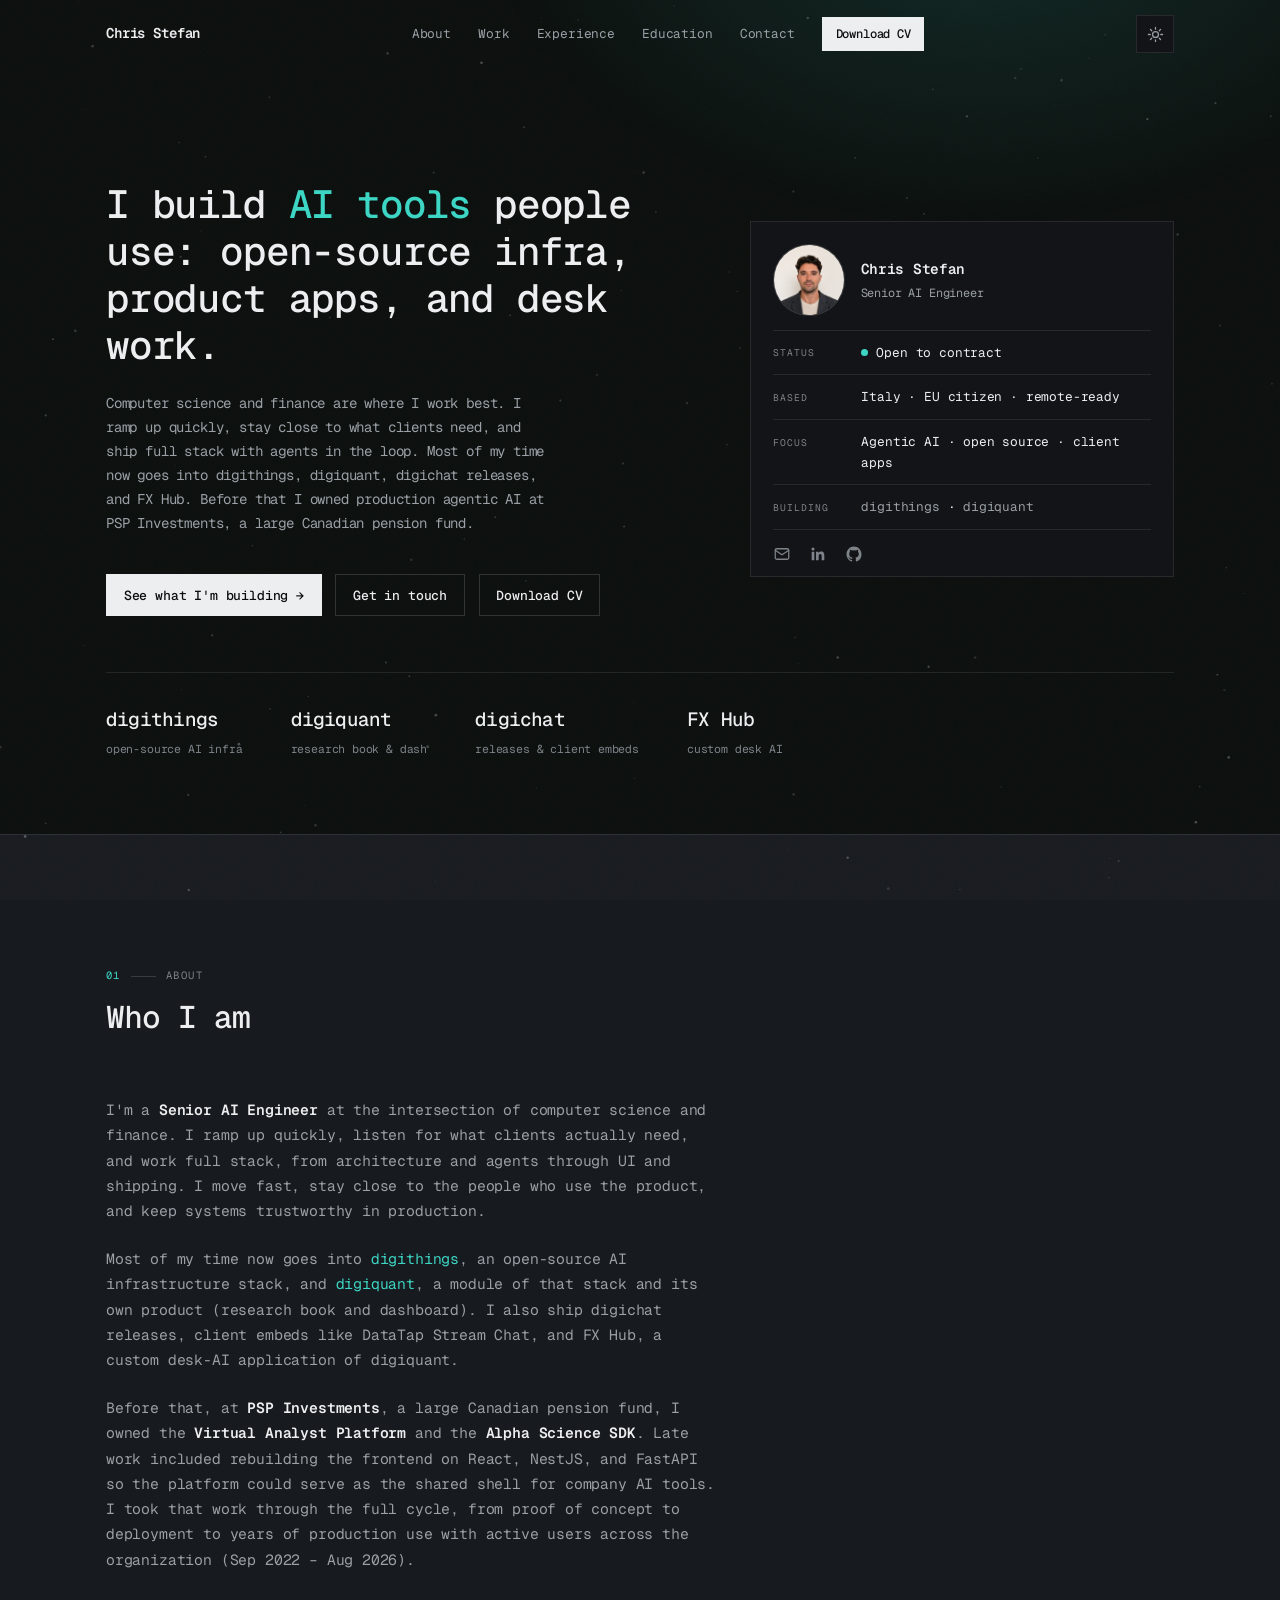
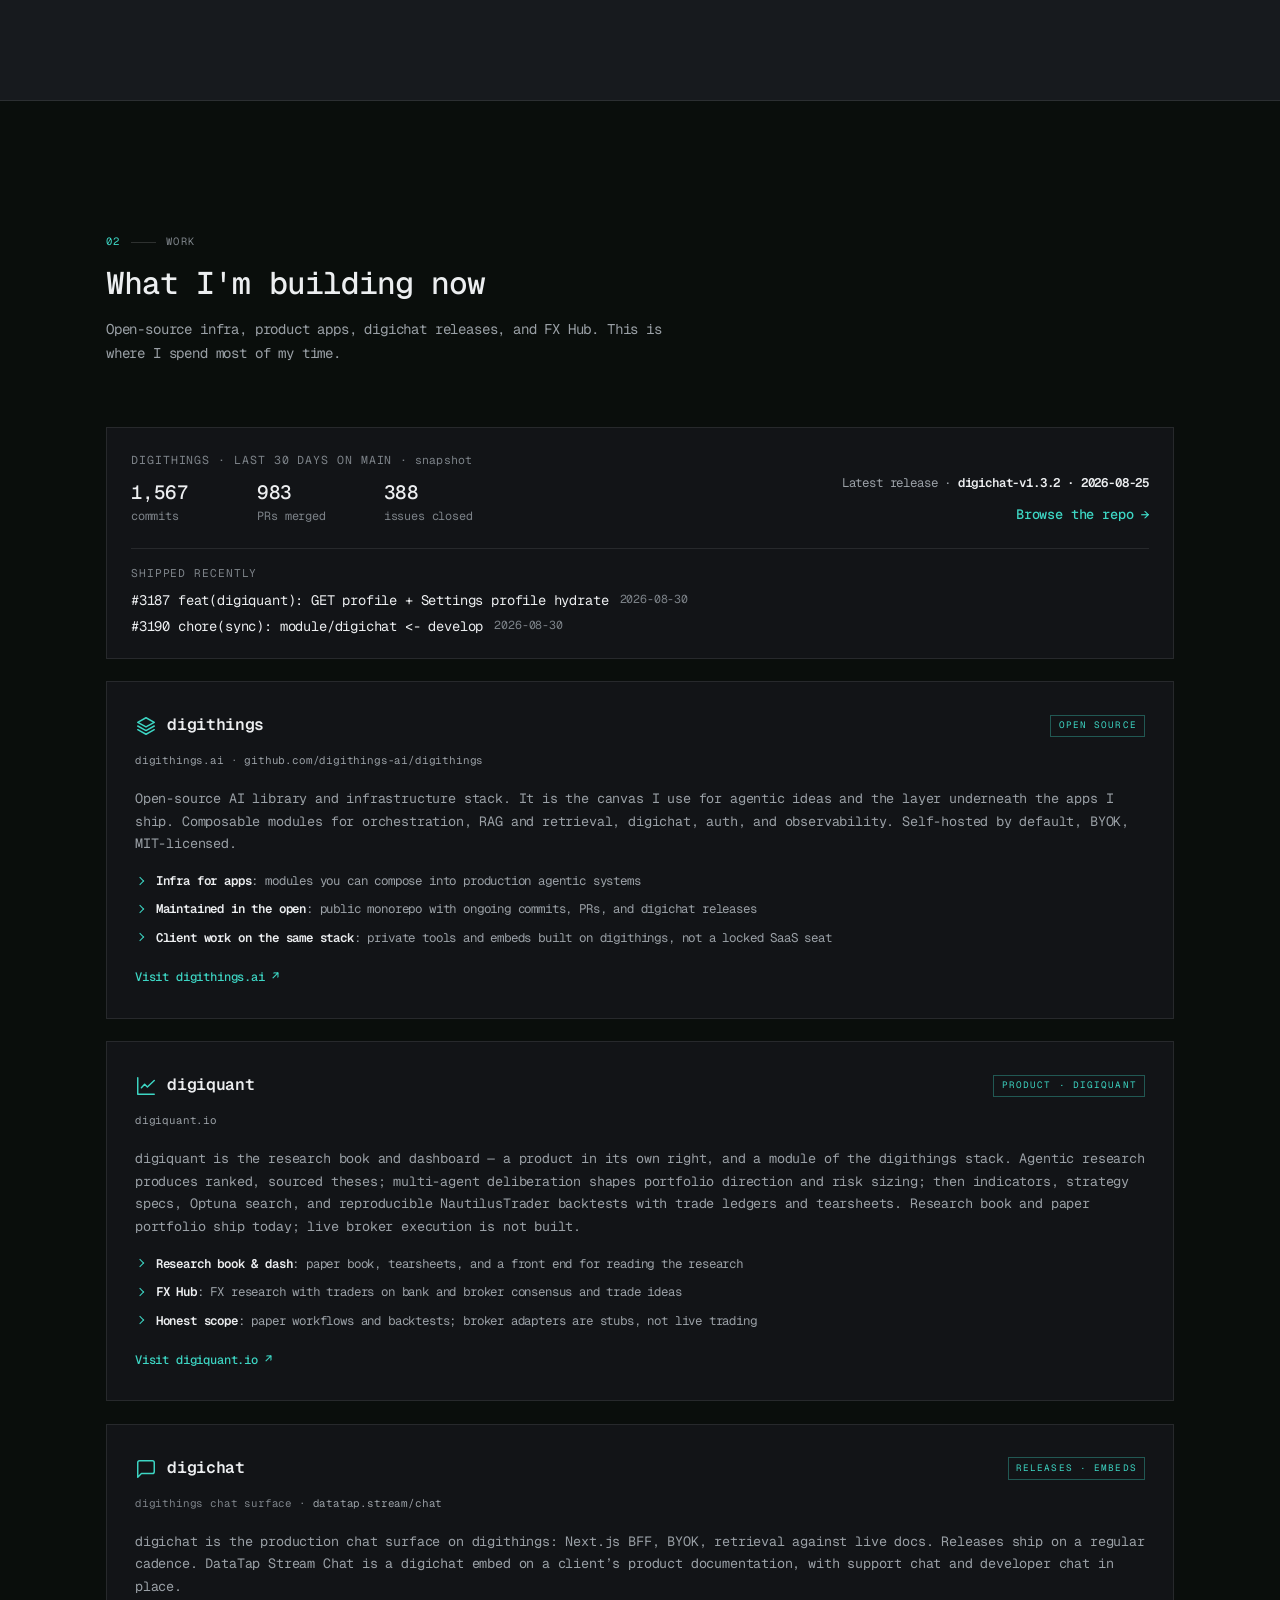
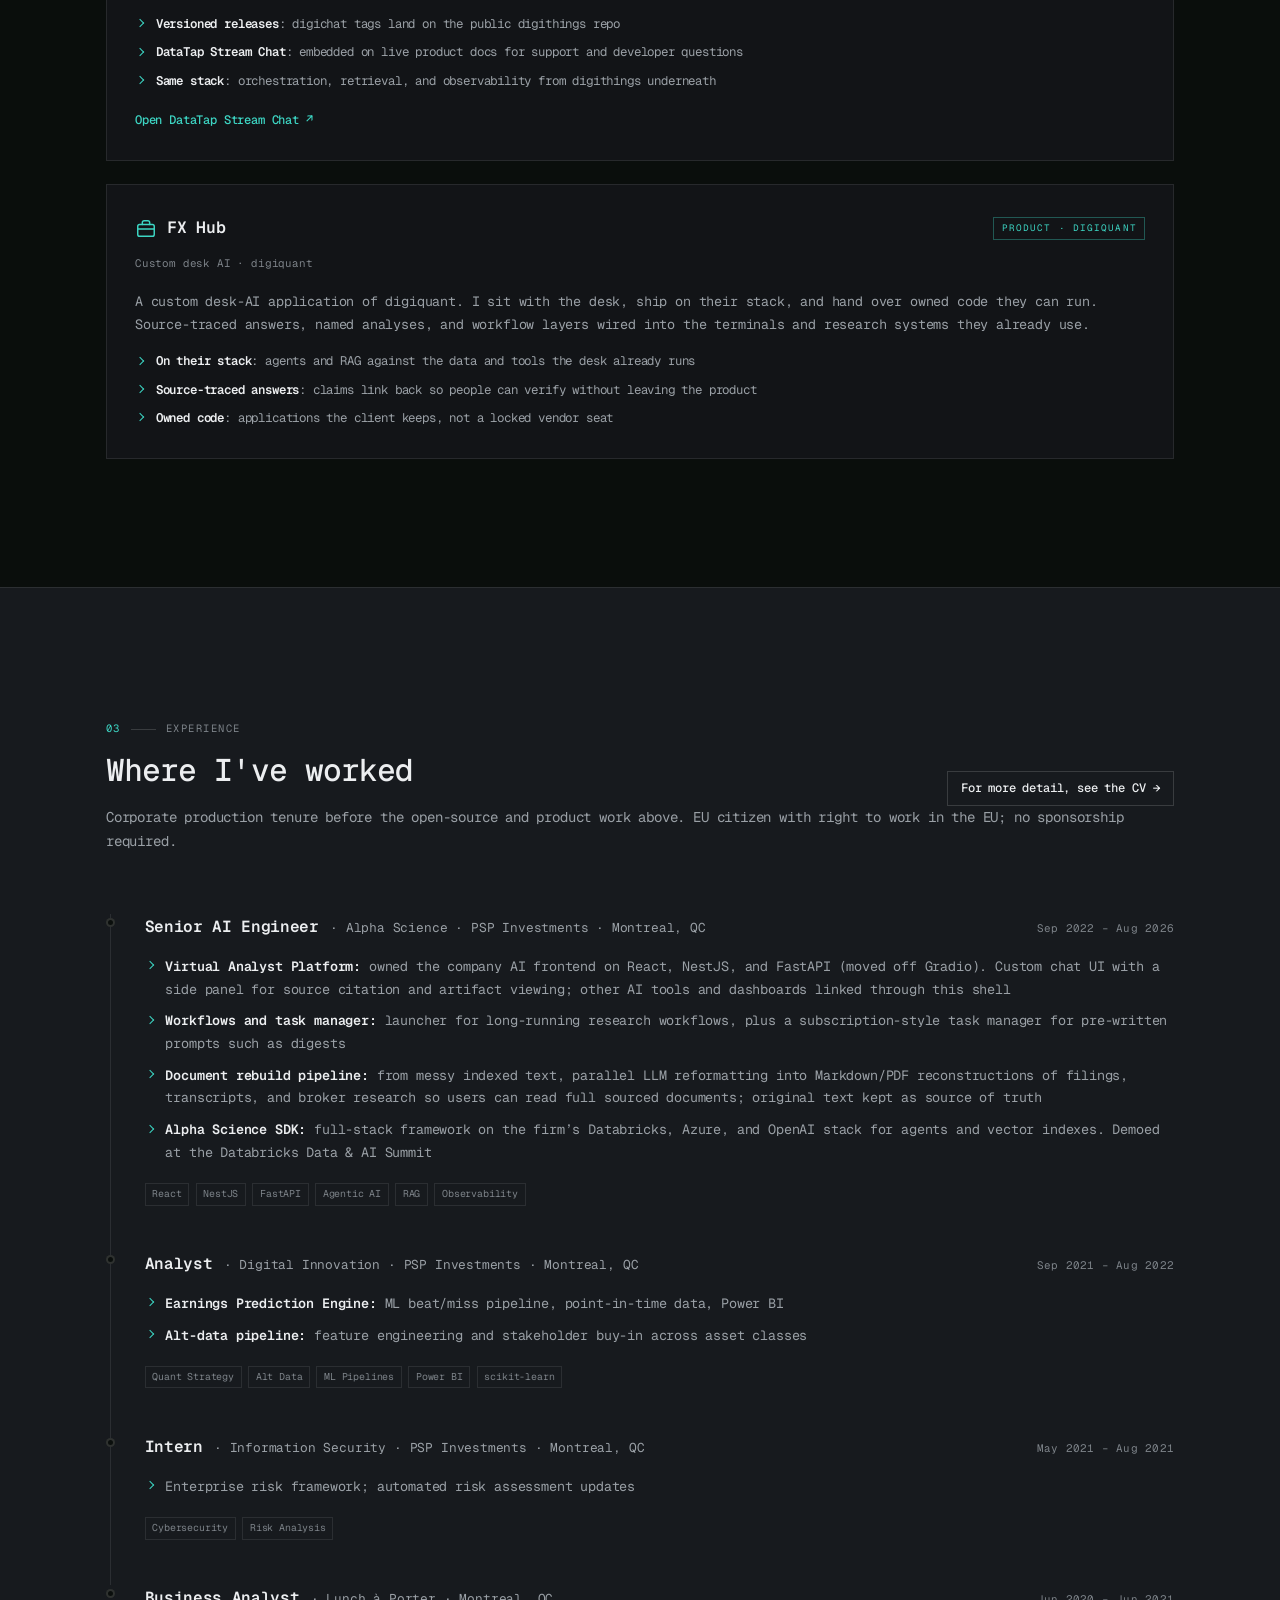
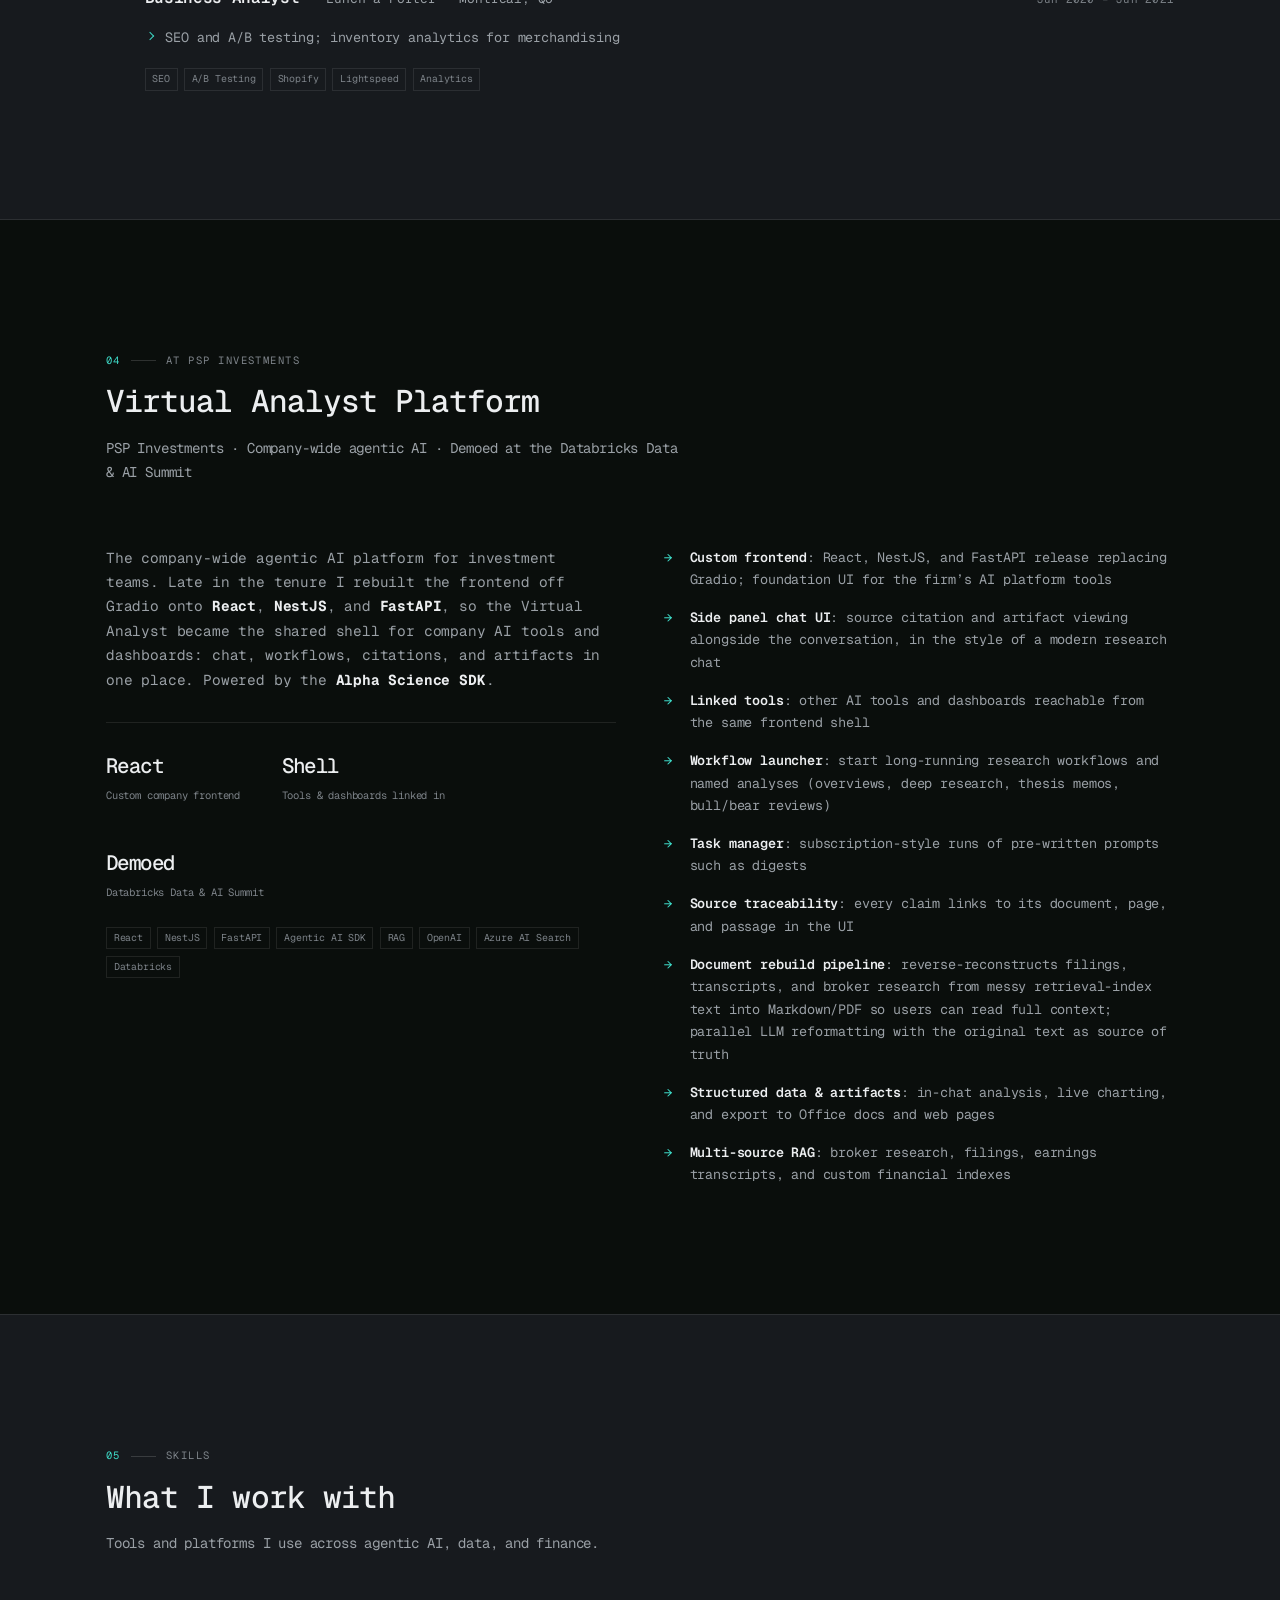
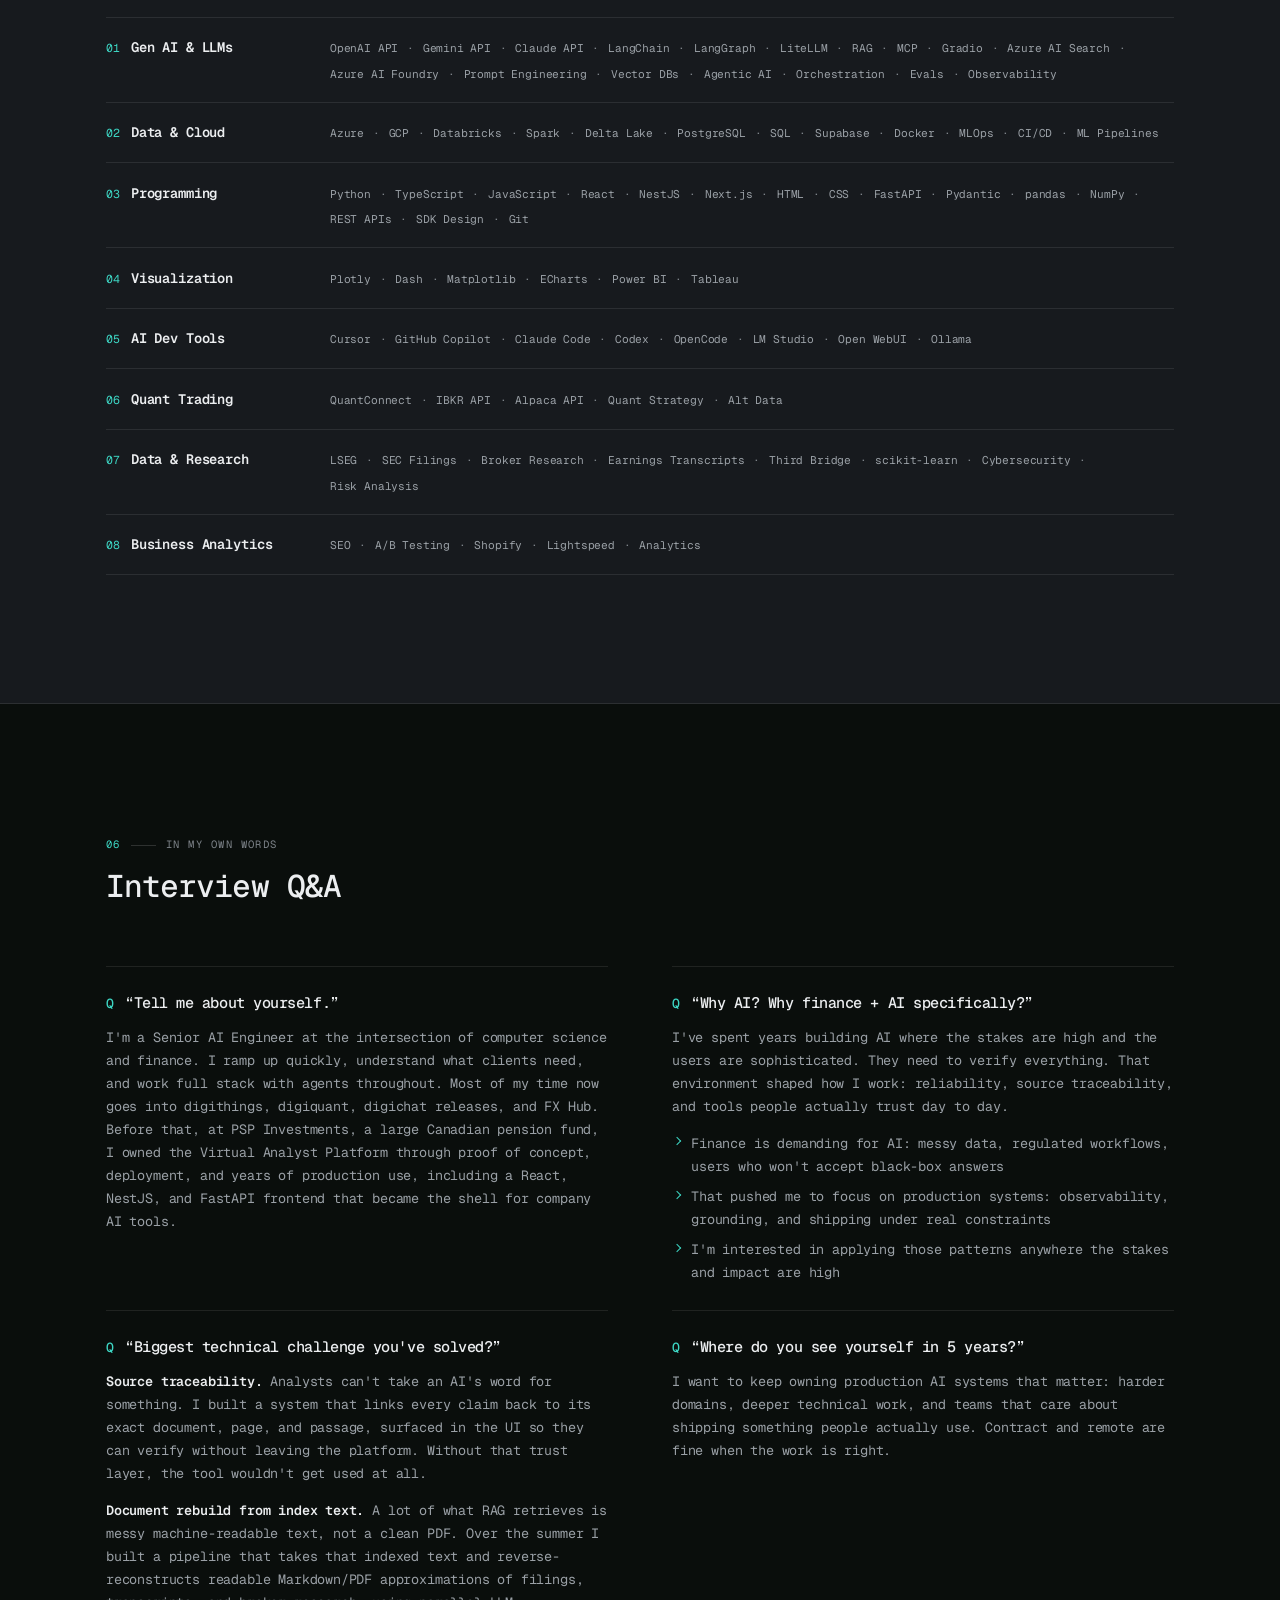
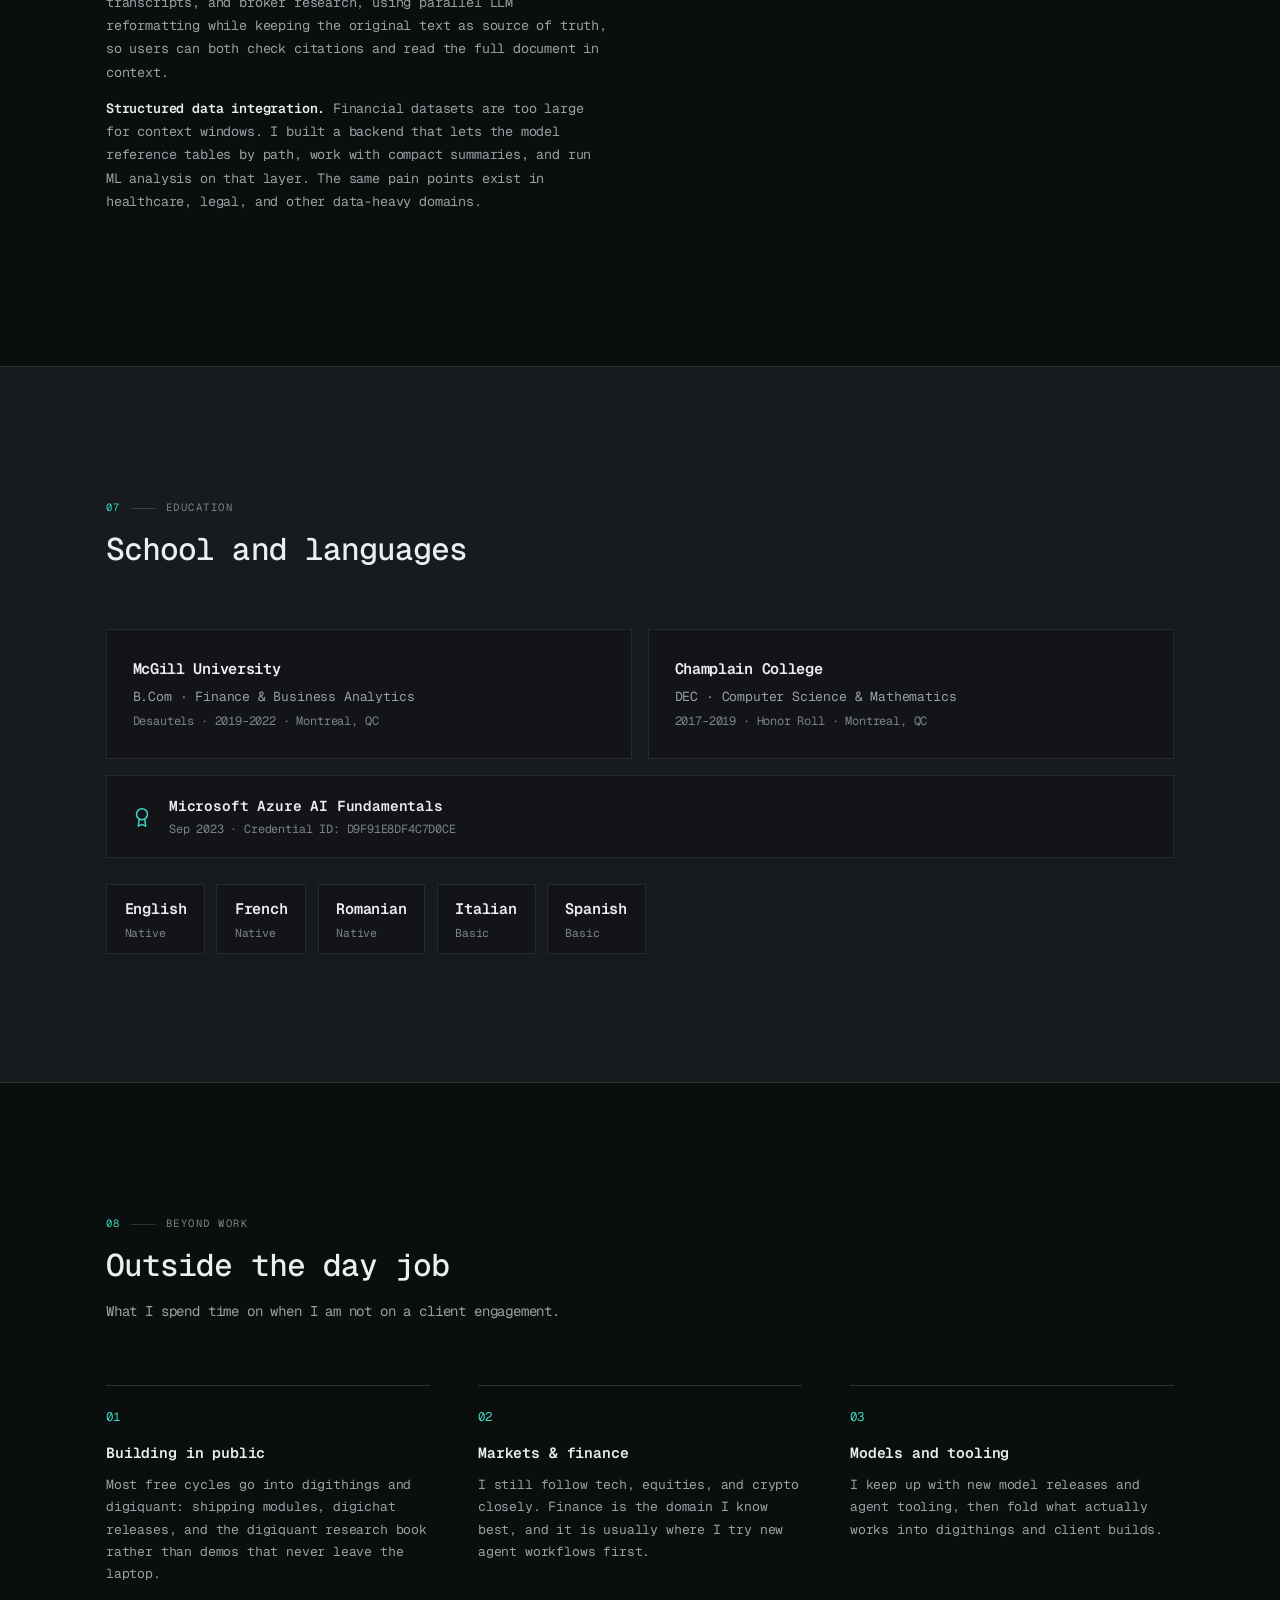
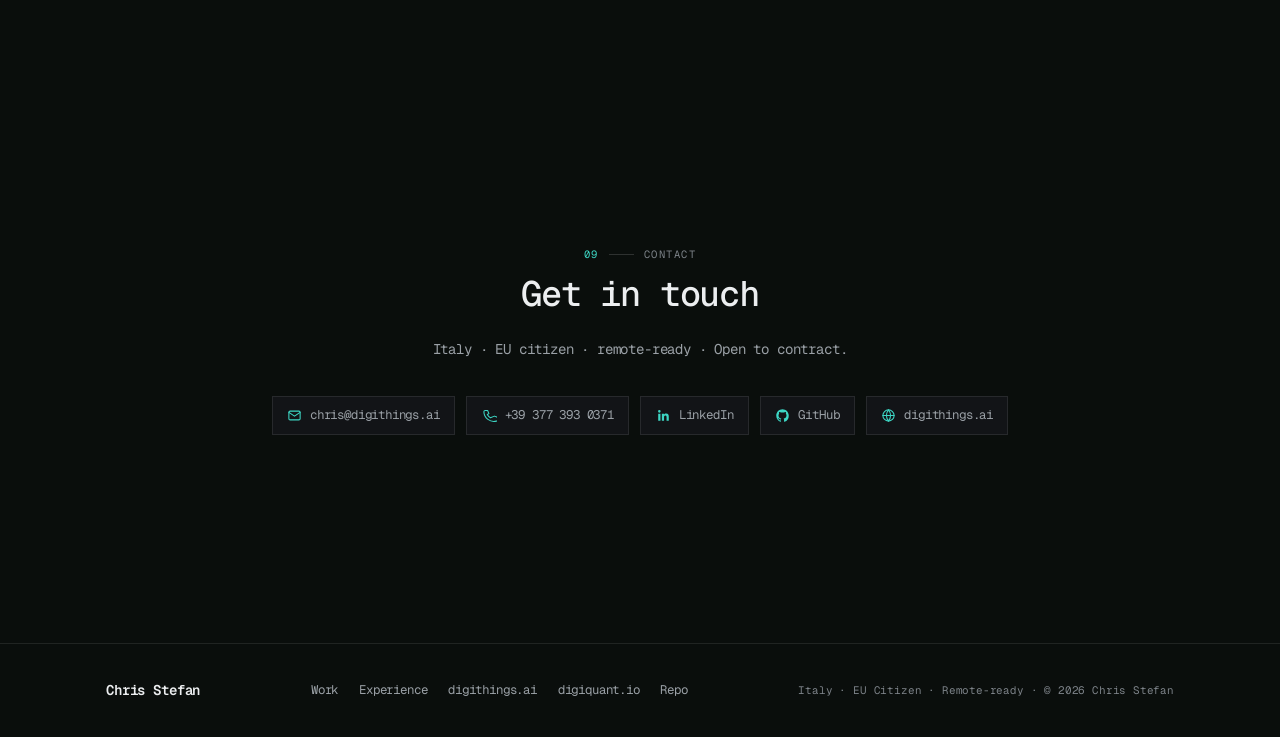
==== commit 2b1a0db3: "Replace public contact email with chris@digithings.ai Swap chris.stefan@proton.me for the company ad" ====
--- a/index.html
+++ b/index.html
@@ -37,7 +37,7 @@
   "@type": "Person",
   "name": "Chris Stefan",
   "jobTitle": "Senior AI Engineer",
-  "email": "chris.stefan@proton.me",
+  "email": "chris@digithings.ai",
   "telephone": "+393773930371",
   "image": "https://chrizefan.github.io/me/assets/chris.png",
   "url": "https://chrizefan.github.io/me/",
@@ -608,7 +608,7 @@
         <div class="hp-row"><span class="hp-k">Focus</span><span class="hp-v">Agentic AI · open source · client apps</span></div>
         <div class="hp-row"><span class="hp-k">Building</span><span class="hp-v"><a href="https://digithings.ai" target="_blank" rel="noopener">digithings</a> · <a href="https://digiquant.io" target="_blank" rel="noopener">digiquant</a></span></div>
         <div class="hp-links">
-          <a href="mailto:chris.stefan@proton.me" aria-label="Email"><svg viewBox="0 0 24 24" fill="none" stroke="currentColor" stroke-width="1.7" stroke-linecap="round" stroke-linejoin="round"><rect x="3" y="5" width="18" height="14" rx="2"/><path d="m3 7 9 6 9-6"/></svg></a>
+          <a href="mailto:chris@digithings.ai" aria-label="Email"><svg viewBox="0 0 24 24" fill="none" stroke="currentColor" stroke-width="1.7" stroke-linecap="round" stroke-linejoin="round"><rect x="3" y="5" width="18" height="14" rx="2"/><path d="m3 7 9 6 9-6"/></svg></a>
           <a href="https://linkedin.com/in/chris-stefan" target="_blank" rel="noopener" aria-label="LinkedIn"><svg viewBox="0 0 24 24" fill="currentColor"><path d="M20.45 20.45h-3.55v-5.57c0-1.33-.03-3.04-1.85-3.04-1.86 0-2.14 1.44-2.14 2.94v5.67H9.35V9h3.41v1.56h.05c.48-.9 1.64-1.85 3.37-1.85 3.6 0 4.27 2.37 4.27 5.46v6.28ZM5.34 7.43a2.06 2.06 0 1 1 0-4.12 2.06 2.06 0 0 1 0 4.12ZM7.12 20.45H3.55V9h3.57v11.45Z"/></svg></a>
           <a href="https://github.com/digithings-ai/digithings" target="_blank" rel="noopener" aria-label="digithings on GitHub"><svg viewBox="0 0 24 24" fill="currentColor"><path d="M12 2C6.48 2 2 6.58 2 12.25c0 4.53 2.87 8.37 6.84 9.73.5.1.68-.22.68-.49l-.01-1.7c-2.78.62-3.37-1.37-3.37-1.37-.45-1.18-1.11-1.5-1.11-1.5-.91-.64.07-.62.07-.62 1 .07 1.53 1.06 1.53 1.06.9 1.57 2.34 1.12 2.91.86.09-.66.35-1.12.63-1.38-2.22-.26-4.55-1.14-4.55-5.06 0-1.12.39-2.03 1.03-2.75-.1-.26-.45-1.3.1-2.71 0 0 .84-.28 2.75 1.05a9.36 9.36 0 0 1 5 0c1.91-1.33 2.75-1.05 2.75-1.05.55 1.41.2 2.45.1 2.71.64.72 1.03 1.63 1.03 2.75 0 3.93-2.34 4.79-4.57 5.05.36.32.68.94.68 1.9l-.01 2.82c0 .27.18.59.69.49A10.26 10.26 0 0 0 22 12.25C22 6.58 17.52 2 12 2Z"/></svg></a>
         </div>
@@ -1101,7 +1101,7 @@
     <h2>Get in touch</h2>
     <p class="tagline">Italy · EU citizen · remote-ready · Open to contract.</p>
     <div class="contact-links">
-      <a href="mailto:chris.stefan@proton.me" class="contact-pill"><span class="pi" aria-hidden="true"><svg viewBox="0 0 24 24" fill="none" stroke="currentColor" stroke-width="1.7" stroke-linecap="round" stroke-linejoin="round"><rect x="3" y="5" width="18" height="14" rx="2"/><path d="m3 7 9 6 9-6"/></svg></span> chris.stefan@proton.me</a>
+      <a href="mailto:chris@digithings.ai" class="contact-pill"><span class="pi" aria-hidden="true"><svg viewBox="0 0 24 24" fill="none" stroke="currentColor" stroke-width="1.7" stroke-linecap="round" stroke-linejoin="round"><rect x="3" y="5" width="18" height="14" rx="2"/><path d="m3 7 9 6 9-6"/></svg></span> chris@digithings.ai</a>
       <a href="tel:+393773930371" class="contact-pill"><span class="pi" aria-hidden="true"><svg viewBox="0 0 24 24" fill="none" stroke="currentColor" stroke-width="1.7" stroke-linecap="round" stroke-linejoin="round"><path d="M5 4h4l2 5-2.5 1.5a11 11 0 0 0 5 5L20 13l5 2v4a2 2 0 0 1-2 2A16 16 0 0 1 3 6a2 2 0 0 1 2-2Z"/></svg></span> +39 377 393 0371</a>
       <a href="https://linkedin.com/in/chris-stefan" target="_blank" rel="noopener" class="contact-pill"><span class="pi" aria-hidden="true"><svg viewBox="0 0 24 24" fill="currentColor"><path d="M20.45 20.45h-3.55v-5.57c0-1.33-.03-3.04-1.85-3.04-1.86 0-2.14 1.44-2.14 2.94v5.67H9.35V9h3.41v1.56h.05c.48-.9 1.64-1.85 3.37-1.85 3.6 0 4.27 2.37 4.27 5.46v6.28ZM5.34 7.43a2.06 2.06 0 1 1 0-4.12 2.06 2.06 0 0 1 0 4.12ZM7.12 20.45H3.55V9h3.57v11.45Z"/></svg></span> LinkedIn</a>
       <a href="https://github.com/chrizefan" target="_blank" rel="noopener" class="contact-pill"><span class="pi" aria-hidden="true"><svg viewBox="0 0 24 24" fill="currentColor"><path d="M12 2C6.48 2 2 6.58 2 12.25c0 4.53 2.87 8.37 6.84 9.73.5.1.68-.22.68-.49l-.01-1.7c-2.78.62-3.37-1.37-3.37-1.37-.45-1.18-1.11-1.5-1.11-1.5-.91-.64.07-.62.07-.62 1 .07 1.53 1.06 1.53 1.06.9 1.57 2.34 1.12 2.91.86.09-.66.35-1.12.63-1.38-2.22-.26-4.55-1.14-4.55-5.06 0-1.12.39-2.03 1.03-2.75-.1-.26-.45-1.3.1-2.71 0 0 .84-.28 2.75 1.05a9.36 9.36 0 0 1 5 0c1.91-1.33 2.75-1.05 2.75-1.05.55 1.41.2 2.45.1 2.71.64.72 1.03 1.63 1.03 2.75 0 3.93-2.34 4.79-4.57 5.05.36.32.68.94.68 1.9l-.01 2.82c0 .27.18.59.69.49A10.26 10.26 0 0 0 22 12.25C22 6.58 17.52 2 12 2Z"/></svg></span> GitHub</a>
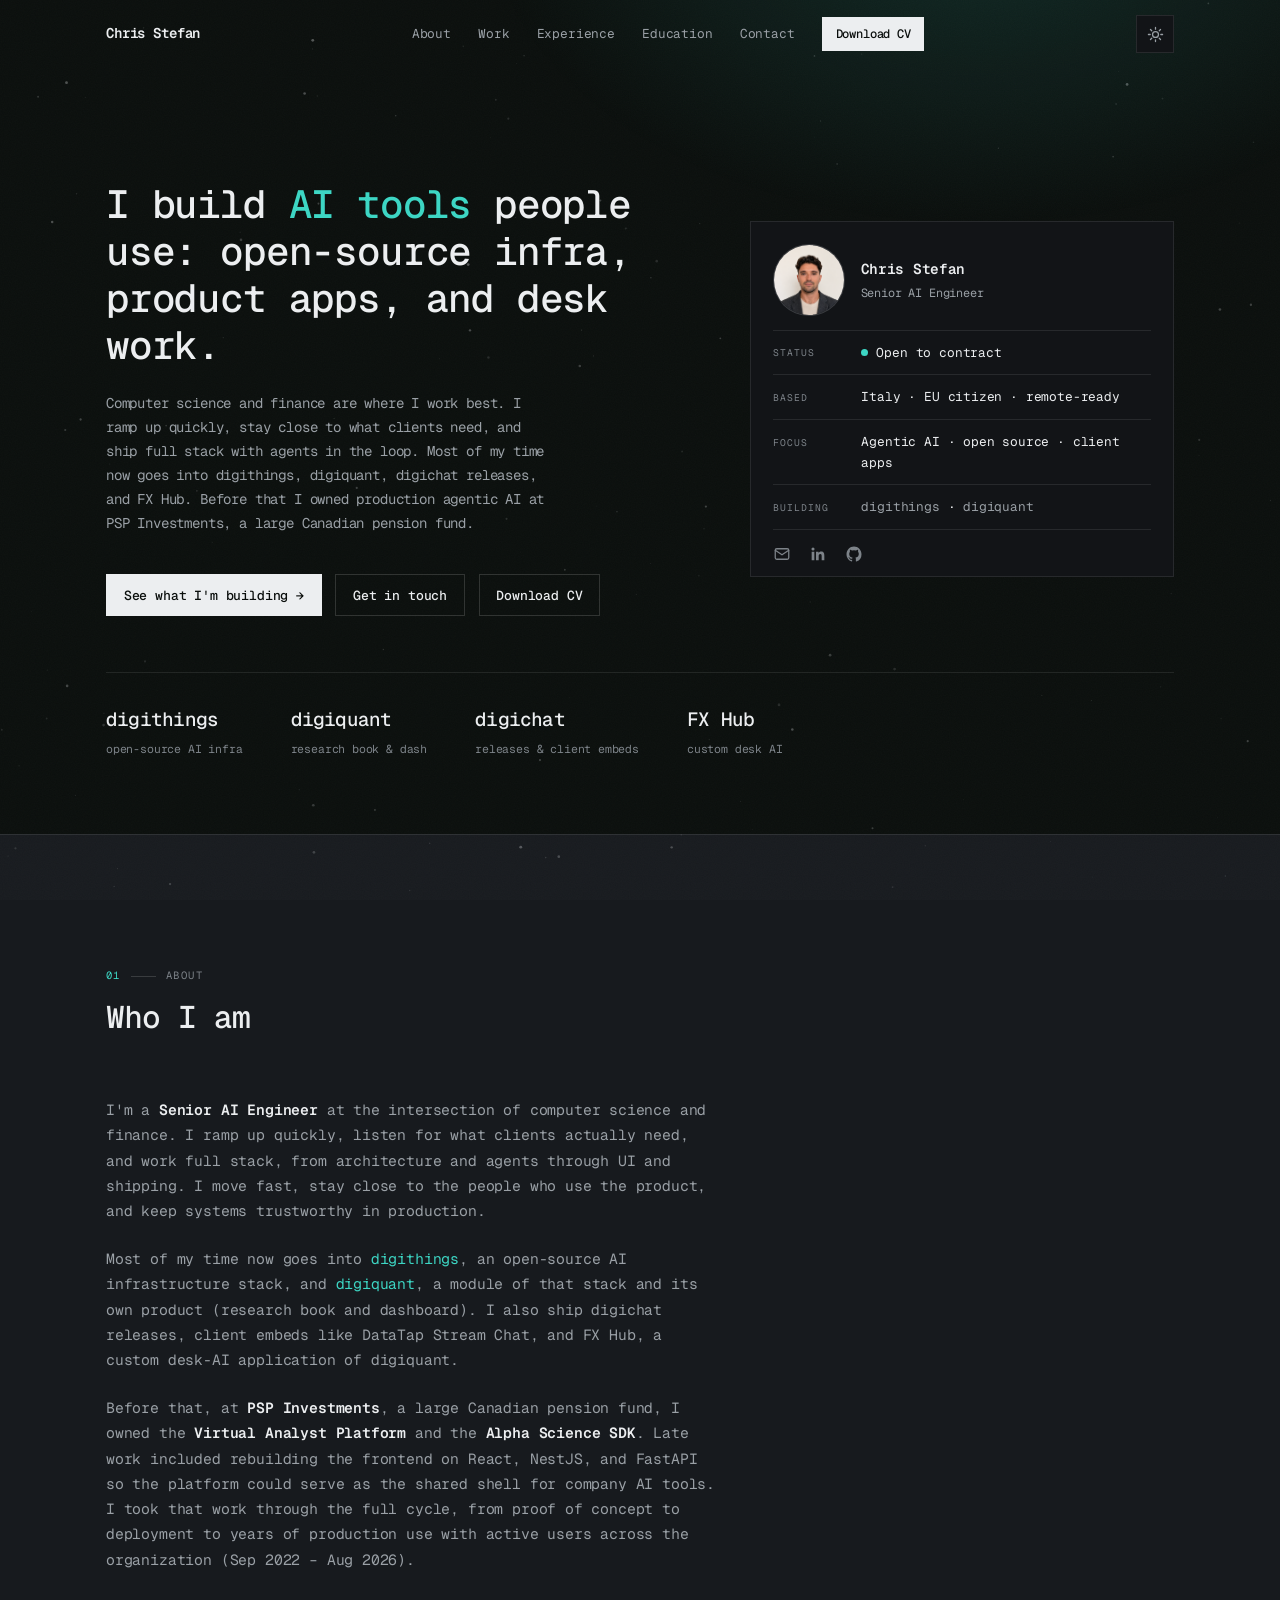
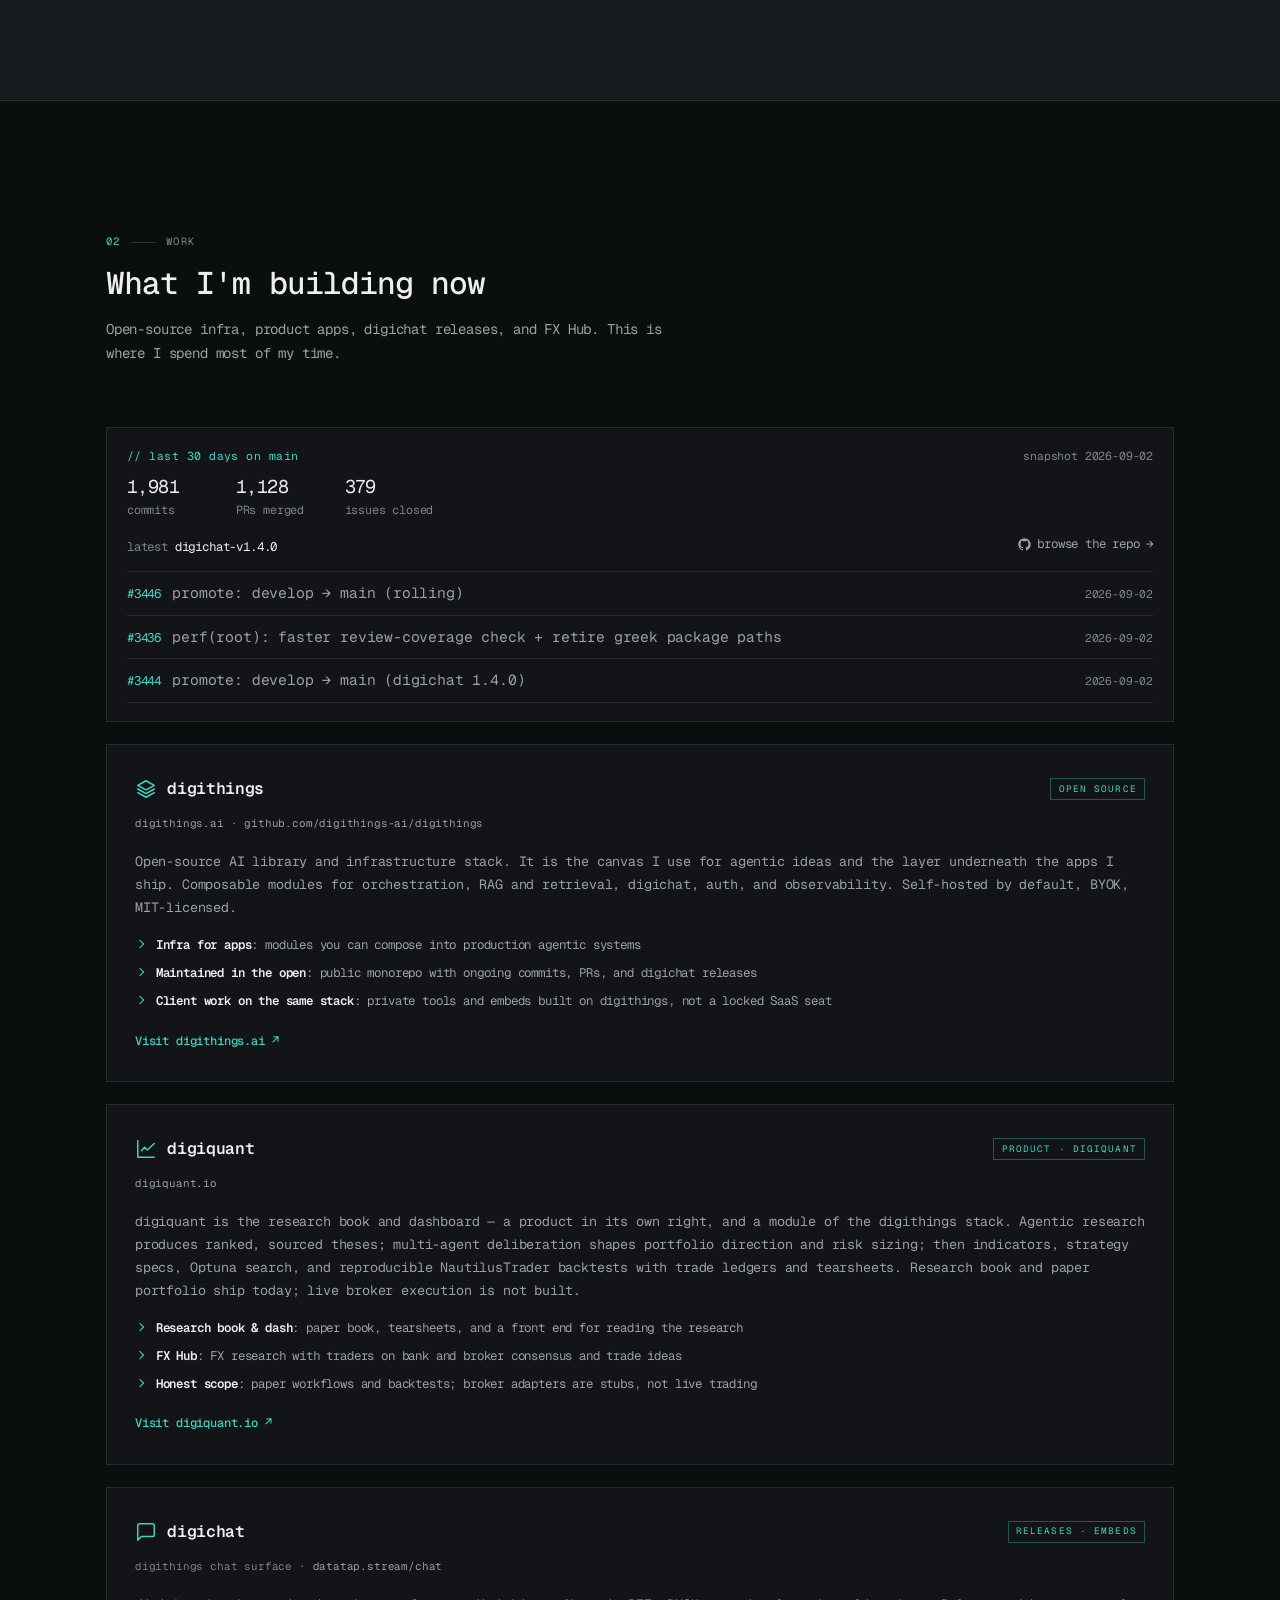
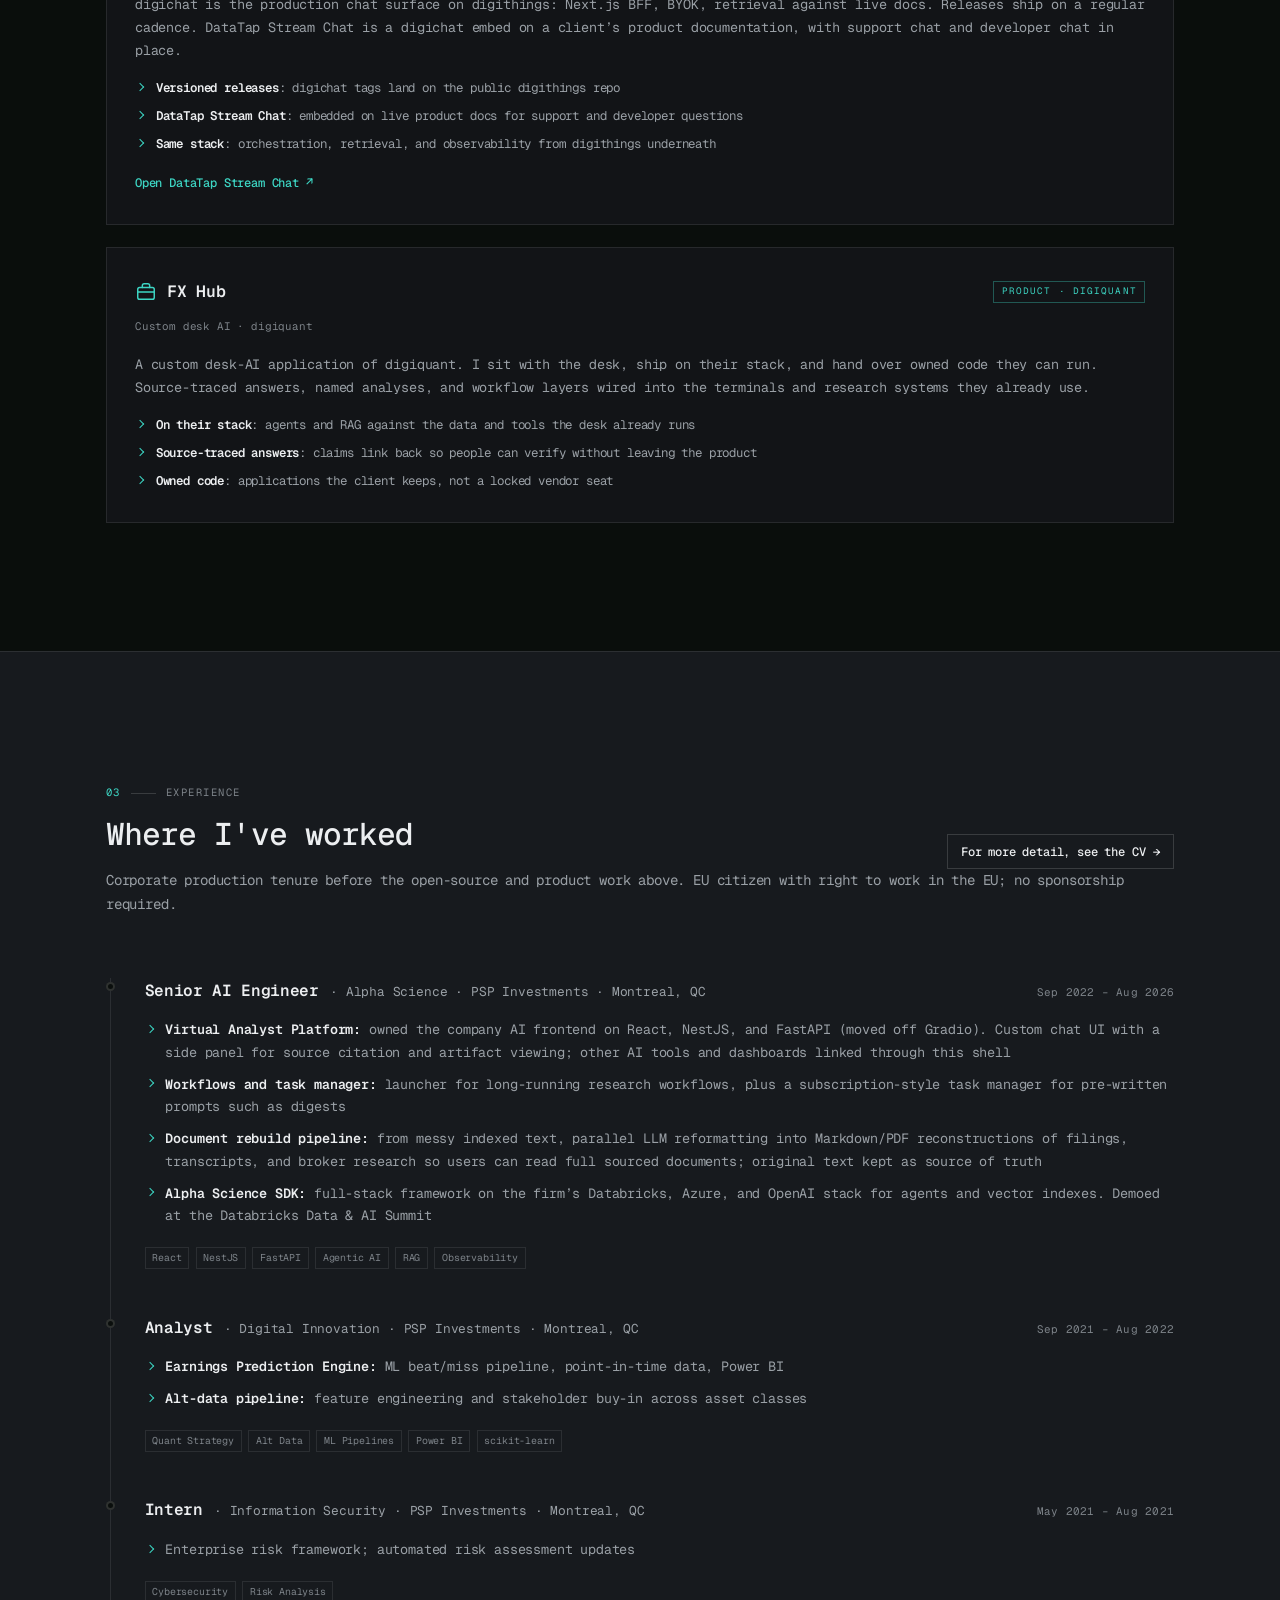
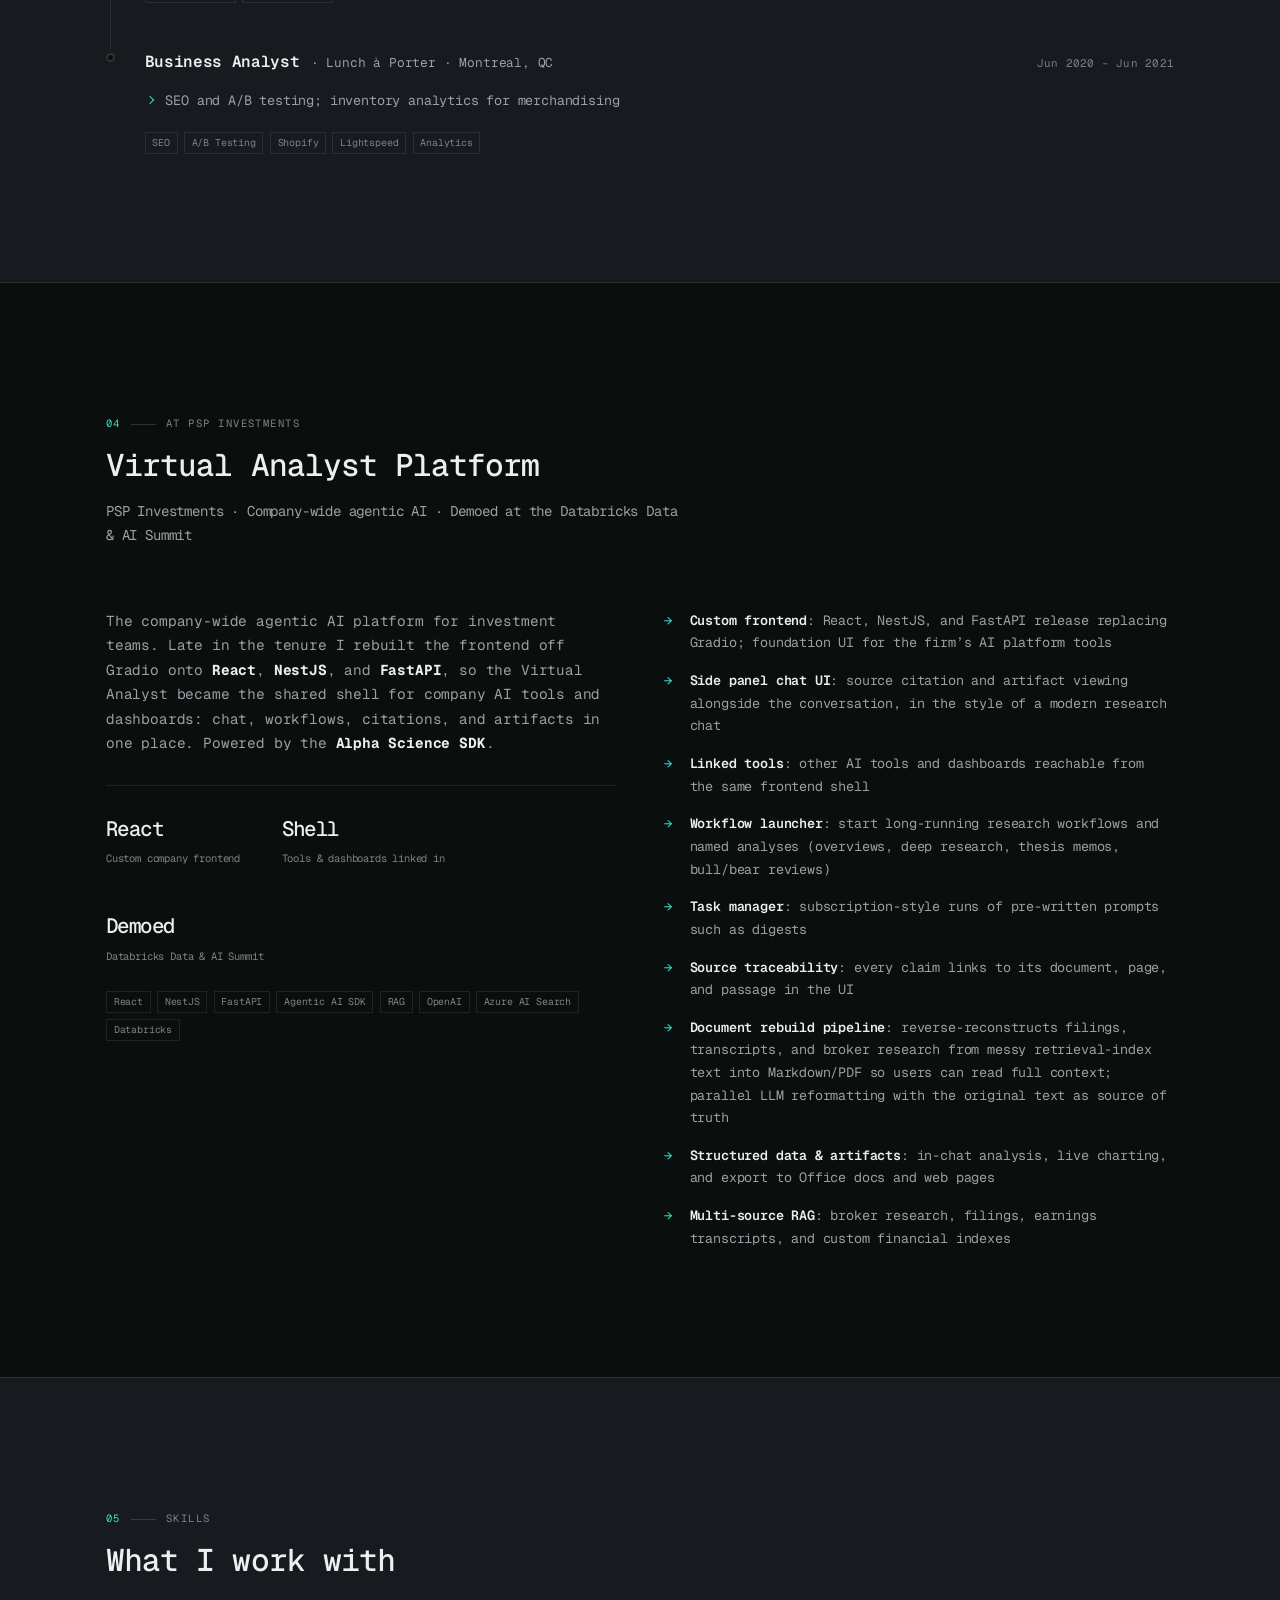
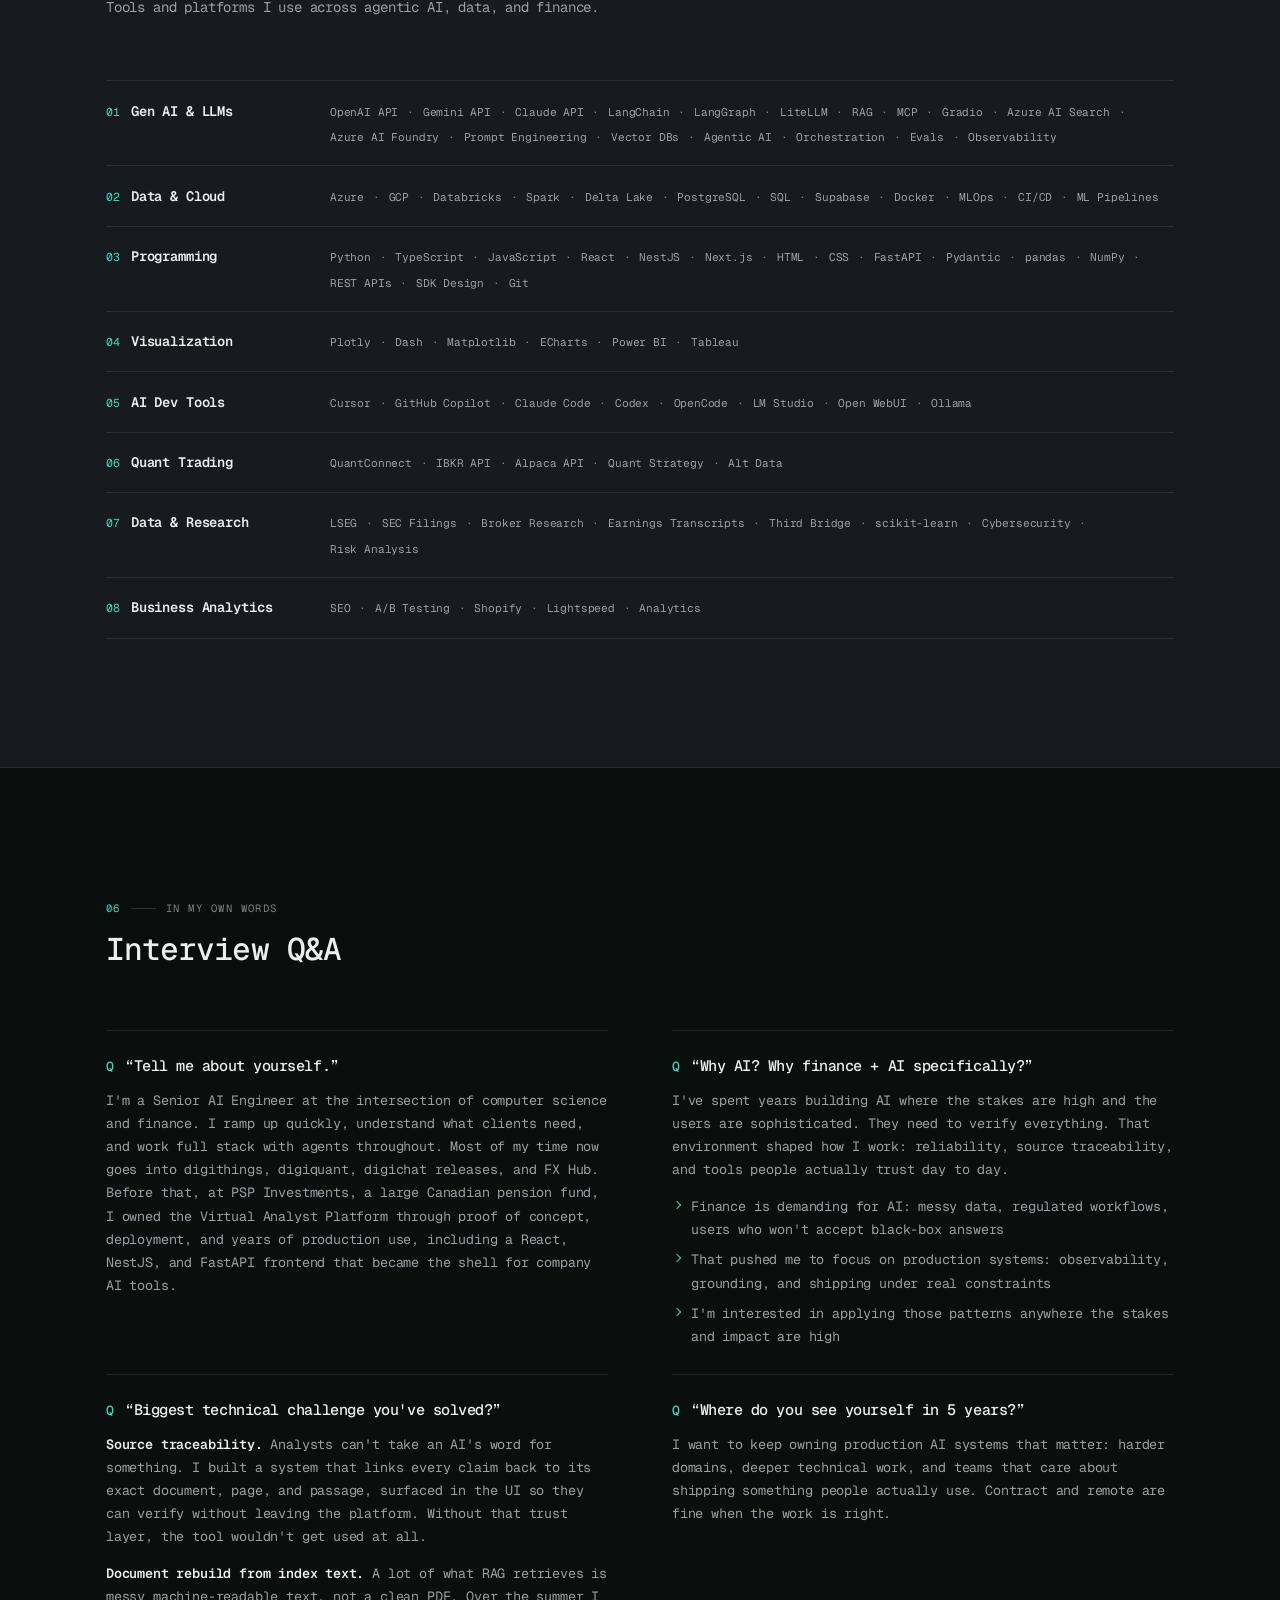
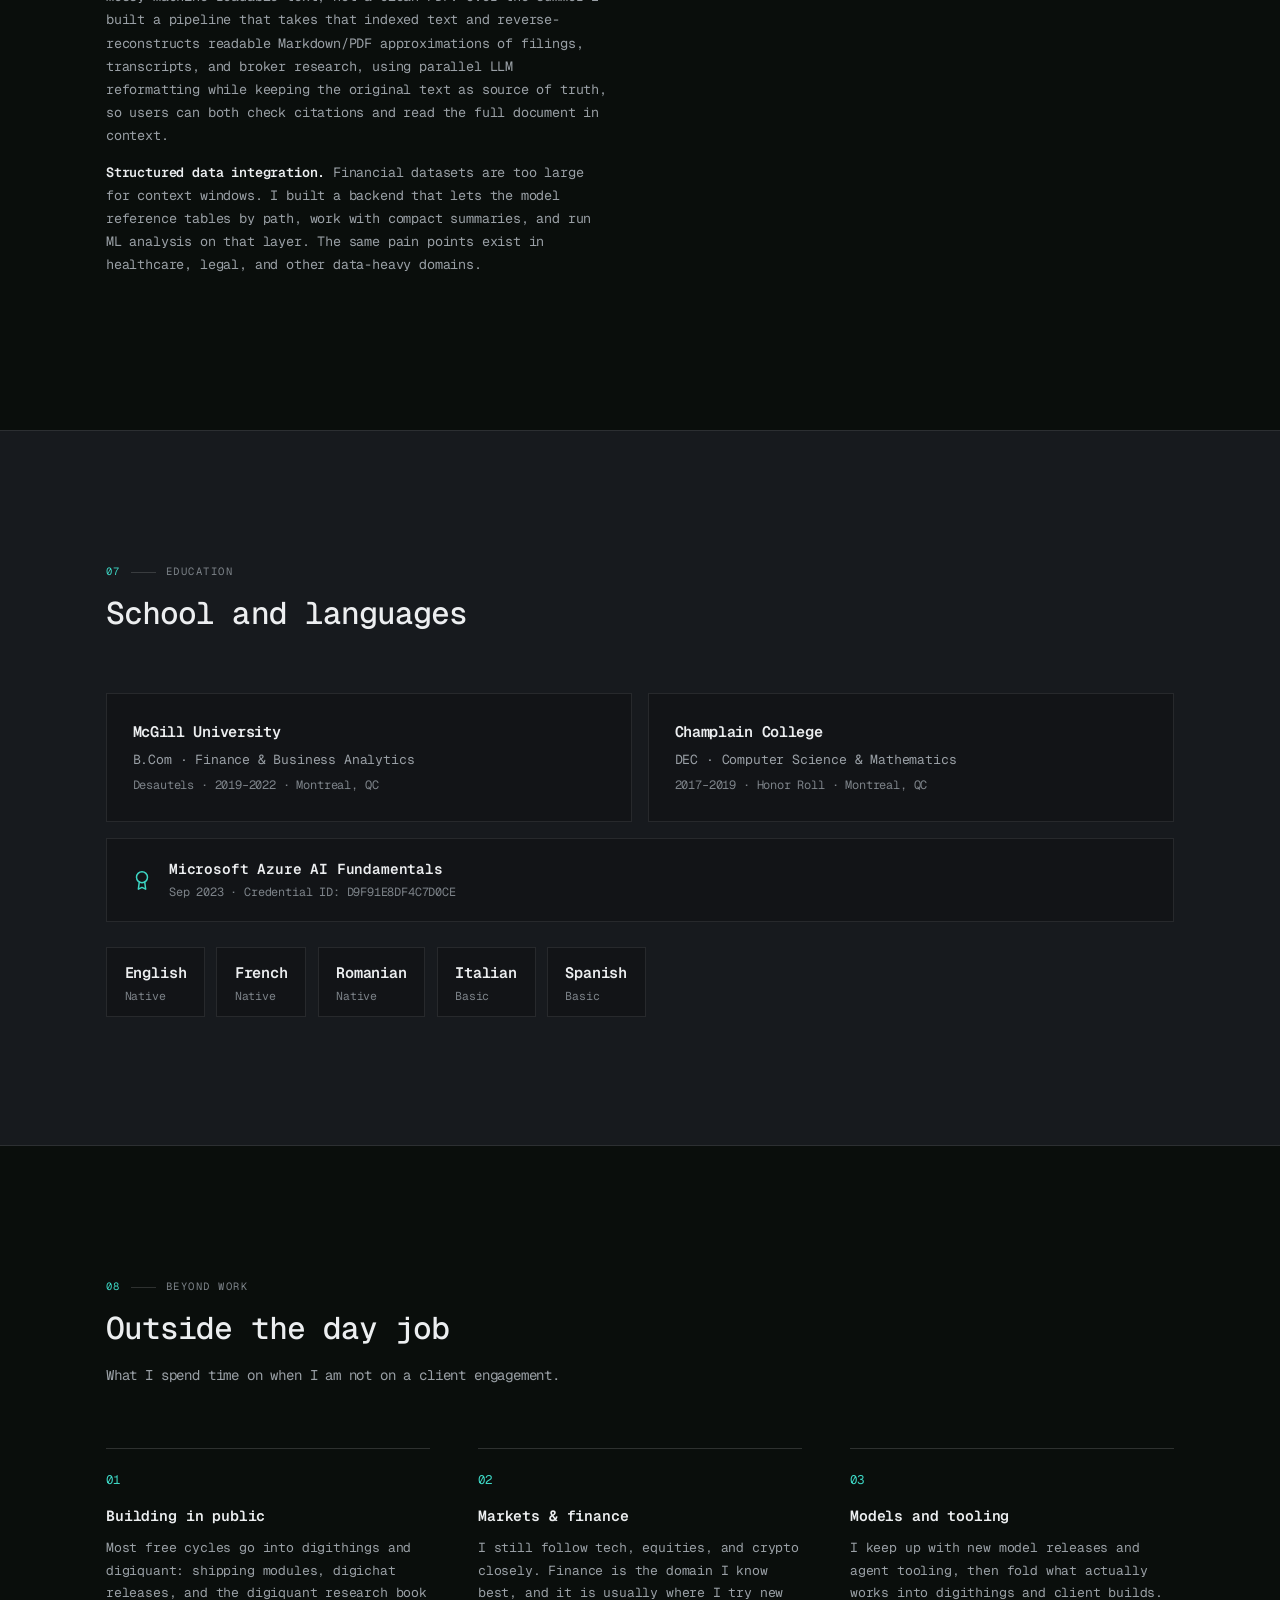
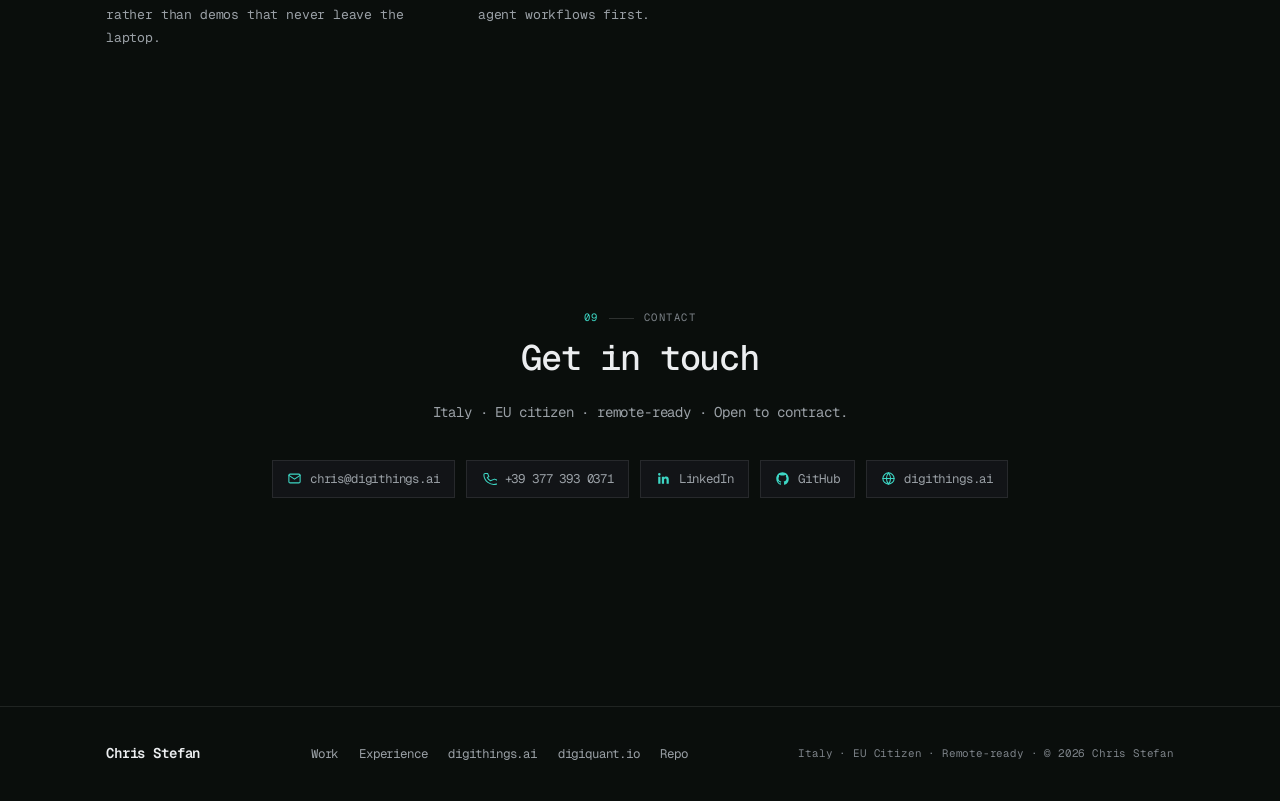
==== commit e0459507: "feat: compact live digithings activity strip Move the work-section GitHub strip into repo-activity/ " ====
--- a/index.html
+++ b/index.html
@@ -317,101 +317,6 @@
 .feature-list strong { color: var(--ink); font-weight: 600; }
 .flagship-badges { margin-top: 1.6rem; }
 
-
-/* ── repo activity (live digithings strip) ──────────────────────────── */
-.repo-activity {
-  display: grid;
-  grid-template-columns: 1fr auto;
-  gap: 1.2rem 2rem;
-  align-items: end;
-  background: var(--surface);
-  border: 1px solid var(--hair);
-  border-radius: var(--r-md);
-  padding: 1.35rem 1.5rem;
-  margin-bottom: 1.4rem;
-}
-.repo-activity .ra-live { text-transform: none; letter-spacing: 0.02em; color: var(--ink-mute); }
-.repo-activity .ra-kicker {
-  font-family: var(--font-mono);
-  font-size: 0.72rem;
-  letter-spacing: 0.08em;
-  text-transform: uppercase;
-  color: var(--ink-mute);
-  margin-bottom: 0.85rem;
-}
-.repo-activity .ra-stats {
-  display: flex;
-  flex-wrap: wrap;
-  gap: clamp(1.2rem, 4vw, 2.4rem);
-}
-.repo-activity .ra-stat { display: flex; flex-direction: column; gap: 0.15rem; min-width: 5.5rem; }
-.repo-activity .ra-n {
-  font-family: var(--font-mono);
-  font-size: 1.2rem;
-  font-weight: 500;
-  letter-spacing: -0.03em;
-  color: var(--ink);
-  line-height: 1.1;
-}
-.repo-activity .ra-n.is-loading { color: var(--ink-mute); }
-.repo-activity .ra-l { font-size: 0.74rem; color: var(--ink-mute); }
-.repo-activity .ra-side {
-  display: flex;
-  flex-direction: column;
-  align-items: flex-end;
-  gap: 0.55rem;
-  text-align: right;
-}
-.repo-activity .ra-release {
-  font-family: var(--font-mono);
-  font-size: 0.78rem;
-  color: var(--ink-soft);
-}
-.repo-activity .ra-release strong { color: var(--ink); font-weight: 600; }
-.repo-activity .ra-link {
-  font-size: 0.85rem;
-  color: var(--accent);
-  font-weight: 500;
-}
-.repo-activity .ra-link:hover { text-decoration: underline; }
-.repo-activity .ra-recent {
-  grid-column: 1 / -1;
-  border-top: 1px solid var(--hair);
-  padding-top: 0.95rem;
-  margin-top: 0.2rem;
-}
-.repo-activity .ra-recent-label {
-  font-family: var(--font-mono);
-  font-size: 0.7rem;
-  letter-spacing: 0.08em;
-  text-transform: uppercase;
-  color: var(--ink-mute);
-  margin-bottom: 0.55rem;
-}
-.repo-activity .ra-pr-list {
-  display: flex;
-  flex-direction: column;
-  gap: 0.4rem;
-}
-.repo-activity .ra-pr-list li {
-  display: flex;
-  flex-wrap: wrap;
-  gap: 0.35rem 0.7rem;
-  font-size: 0.86rem;
-  color: var(--ink-soft);
-  line-height: 1.4;
-}
-.repo-activity .ra-pr-list a { color: var(--ink); }
-.repo-activity .ra-pr-list a:hover { color: var(--accent); }
-.repo-activity .ra-pr-meta {
-  font-family: var(--font-mono);
-  font-size: 0.72rem;
-  color: var(--ink-mute);
-}
-@media (max-width: 700px) {
-  .repo-activity { grid-template-columns: 1fr; }
-  .repo-activity .ra-side { align-items: flex-start; text-align: left; }
-}
 
 /* ── products / freelance cards ─────────────────────────────────────── */
 .product-grid { display: grid; grid-template-columns: 1fr 1fr; gap: 1.4rem; }
@@ -545,6 +450,7 @@
   * { scroll-behavior: auto !important; }
 }
 </style>
+<link rel="stylesheet" href="repo-activity/repo-activity.css">
 </head>
 <body>
 <div class="grain" aria-hidden="true"></div>
@@ -661,29 +567,29 @@
       <p>Open-source infra, product apps, digichat releases, and FX Hub. This is where I spend most of my time.</p>
     </div>
 
-    <div class="repo-activity reveal" id="repo-activity" aria-live="polite"
-         data-snapshot-commits="1567" data-snapshot-prs="983" data-snapshot-issues="388"
-         data-snapshot-release="digichat-v1.3.2 · 2026-08-25">
-      <div>
-        <div class="ra-kicker">digithings · last 30 days on main <span class="ra-live" data-stat="freshness">· updating…</span></div>
-        <div class="ra-stats">
-          <div class="ra-stat"><span class="ra-n" data-stat="commits">1,567</span><span class="ra-l">commits</span></div>
-          <div class="ra-stat"><span class="ra-n" data-stat="prs">983</span><span class="ra-l">PRs merged</span></div>
-          <div class="ra-stat"><span class="ra-n" data-stat="issues">388</span><span class="ra-l">issues closed</span></div>
-        </div>
-      </div>
-      <div class="ra-side">
-        <div class="ra-release">Latest release · <strong data-stat="release">digichat-v1.3.2 · 2026-08-25</strong></div>
-        <a class="ra-link" href="https://github.com/digithings-ai/digithings" target="_blank" rel="noopener">Browse the repo →</a>
-      </div>
-      <div class="ra-recent">
-        <div class="ra-recent-label">Shipped recently</div>
-        <ul class="ra-pr-list" data-stat="recent">
-          <li><a href="https://github.com/digithings-ai/digithings/pull/3187" target="_blank" rel="noopener">#3187 feat(digiquant): GET profile + Settings profile hydrate</a><span class="ra-pr-meta">2026-08-30</span></li>
-          <li><a href="https://github.com/digithings-ai/digithings/pull/3190" target="_blank" rel="noopener">#3190 chore(sync): module/digichat &lt;- develop</a><span class="ra-pr-meta">2026-08-30</span></li>
-        </ul>
-      </div>
-    </div>
+    <article class="ra ra-compact reveal" id="repo-activity" data-variant="compact" data-source="snapshot" aria-label="Repository activity">
+      <header class="ra-head">
+        <p class="ra-kicker">// last 30 days on main</p>
+        <p class="ra-stamp" data-stat="freshness">snapshot 2026-09-02</p>
+      </header>
+      <ul class="ra-metrics" role="list">
+        <li class="ra-metric"><span class="ra-n" data-stat="commits">1,981</span><span class="ra-l">commits</span></li>
+        <li class="ra-metric"><span class="ra-n" data-stat="prs">1,128</span><span class="ra-l">PRs merged</span></li>
+        <li class="ra-metric"><span class="ra-n" data-stat="issues">379</span><span class="ra-l">issues closed</span></li>
+      </ul>
+      <div class="ra-meta">
+        <p class="ra-release">latest <a href="https://github.com/digithings-ai/digithings/releases/tag/digichat-v1.4.0" target="_blank" rel="noreferrer" data-stat="release-url"><span data-stat="release">digichat-v1.4.0</span></a></p>
+        <a class="ra-repo" href="https://github.com/digithings-ai/digithings" target="_blank" rel="noreferrer">
+          <svg viewBox="0 0 24 24" width="13" height="13" fill="currentColor" aria-hidden="true"><path d="M12 .5C5.7.5.5 5.7.5 12c0 5.1 3.3 9.4 7.9 10.9.6.1.8-.2.8-.6v-2c-3.2.7-3.9-1.5-3.9-1.5-.5-1.3-1.3-1.7-1.3-1.7-1.1-.7.1-.7.1-.7 1.2.1 1.8 1.2 1.8 1.2 1 1.8 2.7 1.3 3.4 1 .1-.8.4-1.3.7-1.6-2.6-.3-5.3-1.3-5.3-5.8 0-1.3.5-2.3 1.2-3.1-.1-.3-.5-1.5.1-3.1 0 0 1-.3 3.3 1.2a11.5 11.5 0 0 1 6 0C17 4.7 18 5 18 5c.6 1.6.2 2.8.1 3.1.8.8 1.2 1.8 1.2 3.1 0 4.5-2.7 5.5-5.3 5.8.4.4.8 1.1.8 2.2v3.3c0 .4.2.7.8.6 4.6-1.5 7.9-5.8 7.9-10.9C23.5 5.7 18.3.5 12 .5z"/></svg>
+          browse the repo <span aria-hidden="true">→</span>
+        </a>
+      </div>
+      <ol class="ra-list" role="list" data-stat="recent">
+        <li class="ra-row"><a class="ra-num" href="https://github.com/digithings-ai/digithings/pull/3446" target="_blank" rel="noreferrer">#3446</a><span class="ra-title">promote: develop → main (rolling)</span><span class="ra-date">2026-09-02</span></li>
+        <li class="ra-row"><a class="ra-num" href="https://github.com/digithings-ai/digithings/pull/3436" target="_blank" rel="noreferrer">#3436</a><span class="ra-title">perf(root): faster review-coverage check + retire greek package paths</span><span class="ra-date">2026-09-02</span></li>
+        <li class="ra-row"><a class="ra-num" href="https://github.com/digithings-ai/digithings/pull/3444" target="_blank" rel="noreferrer">#3444</a><span class="ra-title">promote: develop → main (digichat 1.4.0)</span><span class="ra-date">2026-09-02</span></li>
+      </ol>
+    </article>
 
     <div class="product-grid">
 
@@ -1201,86 +1107,6 @@
   })();
 
 
-  // Live digithings repo activity (GitHub Search API, last 30 days)
-  (function () {
-    var root = document.getElementById('repo-activity');
-    if (!root) return;
-    var fmt = function (n) {
-      if (n == null || isNaN(n)) return '—';
-      try { return Number(n).toLocaleString('en-US'); } catch (e) { return String(n); }
-    };
-    var clean = function (s) {
-      return String(s || '').replace(/\u2014|\u2013/g, '-');
-    };
-    var setText = function (key, value) {
-      var nodes = root.querySelectorAll('[data-stat="' + key + '"]');
-      nodes.forEach(function (el) {
-        if (key === 'recent') return;
-        el.textContent = value;
-        el.classList.remove('is-loading');
-      });
-    };
-    var renderRecent = function (items) {
-      var list = root.querySelector('[data-stat="recent"]');
-      if (!list || !items || !items.length) return;
-      var filtered = items.filter(function (item) {
-        return !/\bkairos\b/i.test(item.title || '');
-      });
-      if (!filtered.length) filtered = items.slice(0, 5);
-      list.innerHTML = '';
-      filtered.slice(0, 5).forEach(function (item) {
-        var li = document.createElement('li');
-        var a = document.createElement('a');
-        a.href = item.html_url;
-        a.target = '_blank';
-        a.rel = 'noopener';
-        a.textContent = '#' + item.number + ' ' + clean(item.title);
-        var meta = document.createElement('span');
-        meta.className = 'ra-pr-meta';
-        meta.textContent = (item.closed_at || item.updated_at || '').slice(0, 10);
-        li.appendChild(a);
-        li.appendChild(meta);
-        list.appendChild(li);
-      });
-    };
-    var since = new Date();
-    since.setUTCDate(since.getUTCDate() - 30);
-    var sinceDay = since.toISOString().slice(0, 10);
-    var headers = { 'Accept': 'application/vnd.github+json' };
-
-    var fetchJson = function (url, extraHeaders) {
-      var h = Object.assign({}, headers, extraHeaders || {});
-      return fetch(url, { headers: h }).then(function (r) {
-        if (!r.ok) throw new Error('HTTP ' + r.status);
-        return r.json();
-      });
-    };
-
-    Promise.all([
-      fetchJson('https://api.github.com/search/commits?q=repo:digithings-ai/digithings+committer-date:>=' + sinceDay + '&per_page=1', { 'Accept': 'application/vnd.github.cloak-preview+json' }),
-      fetchJson('https://api.github.com/search/issues?q=repo:digithings-ai/digithings+is:pr+is:merged+merged:>=' + sinceDay + '&per_page=10&sort=updated'),
-      fetchJson('https://api.github.com/search/issues?q=repo:digithings-ai/digithings+is:issue+is:closed+closed:>=' + sinceDay + '&per_page=1'),
-      fetchJson('https://api.github.com/repos/digithings-ai/digithings/releases/latest')
-    ]).then(function (results) {
-      var commits = results[0];
-      var prs = results[1];
-      var issues = results[2];
-      var release = results[3];
-      setText('commits', fmt(commits && commits.total_count));
-      setText('prs', fmt(prs && prs.total_count));
-      setText('issues', fmt(issues && issues.total_count));
-      if (release && release.tag_name) {
-        var when = (release.published_at || '').slice(0, 10);
-        setText('release', release.tag_name + (when ? ' · ' + when : ''));
-      }
-      renderRecent(prs && prs.items);
-      setText('freshness', '· live');
-    }).catch(function () {
-      // Keep snapshot numbers already in the HTML; mark freshness.
-      setText('freshness', '· snapshot');
-    });
-  })();
-
   // reveal on scroll
   var els = document.querySelectorAll('.reveal, .stagger');
   if ('IntersectionObserver' in window) {
@@ -1295,5 +1121,6 @@
   }
 })();
 </script>
+<script src="repo-activity/repo-activity.js"></script>
 </body>
 </html>
--- a/repo-activity/repo-activity.css
+++ b/repo-activity/repo-activity.css
@@ -0,0 +1,143 @@
+/* Compact digithings activity strip — static Pages port of digiweb RepoActivity.
+   Uses the me-page token names (--hair, --surface, --font-mono, --accent, --ink*). */
+
+.ra-compact {
+  border: 1px solid var(--hair);
+  background: var(--surface);
+  padding: 1.15rem 1.25rem;
+  margin-bottom: 1.4rem;
+}
+
+.ra-kicker {
+  font-family: var(--font-mono);
+  font-size: 0.72rem;
+  letter-spacing: 0.04em;
+  color: var(--accent);
+}
+
+.ra-stamp {
+  font-family: var(--font-mono);
+  font-size: 0.72rem;
+  color: var(--ink-mute);
+}
+
+.ra-n {
+  font-family: var(--font-mono);
+  font-size: 1.15rem;
+  font-variant-numeric: tabular-nums;
+  letter-spacing: -0.03em;
+  color: var(--ink);
+  line-height: 1.1;
+}
+
+.ra-l {
+  font-family: var(--font-mono);
+  font-size: 0.74rem;
+  color: var(--ink-mute);
+}
+
+.ra-num {
+  font-family: var(--font-mono);
+  font-size: 0.78rem;
+  color: var(--accent);
+  text-underline-offset: 2px;
+}
+
+.ra-num:hover {
+  text-decoration: underline;
+}
+
+.ra-title {
+  flex: 1 1 12rem;
+  min-width: 0;
+  font-size: 0.92rem;
+  line-height: 1.45;
+  color: var(--ink-soft);
+}
+
+.ra-date {
+  font-family: var(--font-mono);
+  font-size: 0.7rem;
+  color: var(--ink-mute);
+  white-space: nowrap;
+}
+
+.ra-head,
+.ra-meta {
+  display: flex;
+  flex-wrap: wrap;
+  align-items: baseline;
+  justify-content: space-between;
+  gap: 0.4rem 1.1rem;
+}
+
+.ra-metrics {
+  display: flex;
+  flex-wrap: wrap;
+  gap: 0.85rem 1.6rem;
+  margin-top: 0.7rem;
+  list-style: none;
+  padding: 0;
+}
+
+.ra-metric {
+  display: flex;
+  flex-direction: column;
+  gap: 0.18rem;
+  min-width: 5.2rem;
+}
+
+.ra-meta {
+  margin-top: 0.95rem;
+}
+
+.ra-release {
+  font-family: var(--font-mono);
+  font-size: 0.78rem;
+  color: var(--ink-mute);
+}
+
+.ra-release a {
+  color: var(--ink);
+  text-underline-offset: 2px;
+}
+
+.ra-release a:hover {
+  color: var(--accent);
+  text-decoration: underline;
+}
+
+.ra-repo {
+  display: inline-flex;
+  align-items: center;
+  gap: 0.4rem;
+  font-family: var(--font-mono);
+  font-size: 0.78rem;
+  color: var(--ink-soft);
+}
+
+.ra-repo:hover {
+  color: var(--accent);
+}
+
+.ra-repo svg {
+  width: 13px;
+  height: 13px;
+  flex-shrink: 0;
+}
+
+.ra-list {
+  list-style: none;
+  padding: 0;
+  margin-top: 0.85rem;
+  border-top: 1px solid var(--hair);
+}
+
+.ra-row {
+  display: flex;
+  flex-wrap: wrap;
+  align-items: baseline;
+  gap: 0.25rem 0.7rem;
+  padding: 0.62rem 0;
+  border-bottom: 1px solid var(--hair);
+}
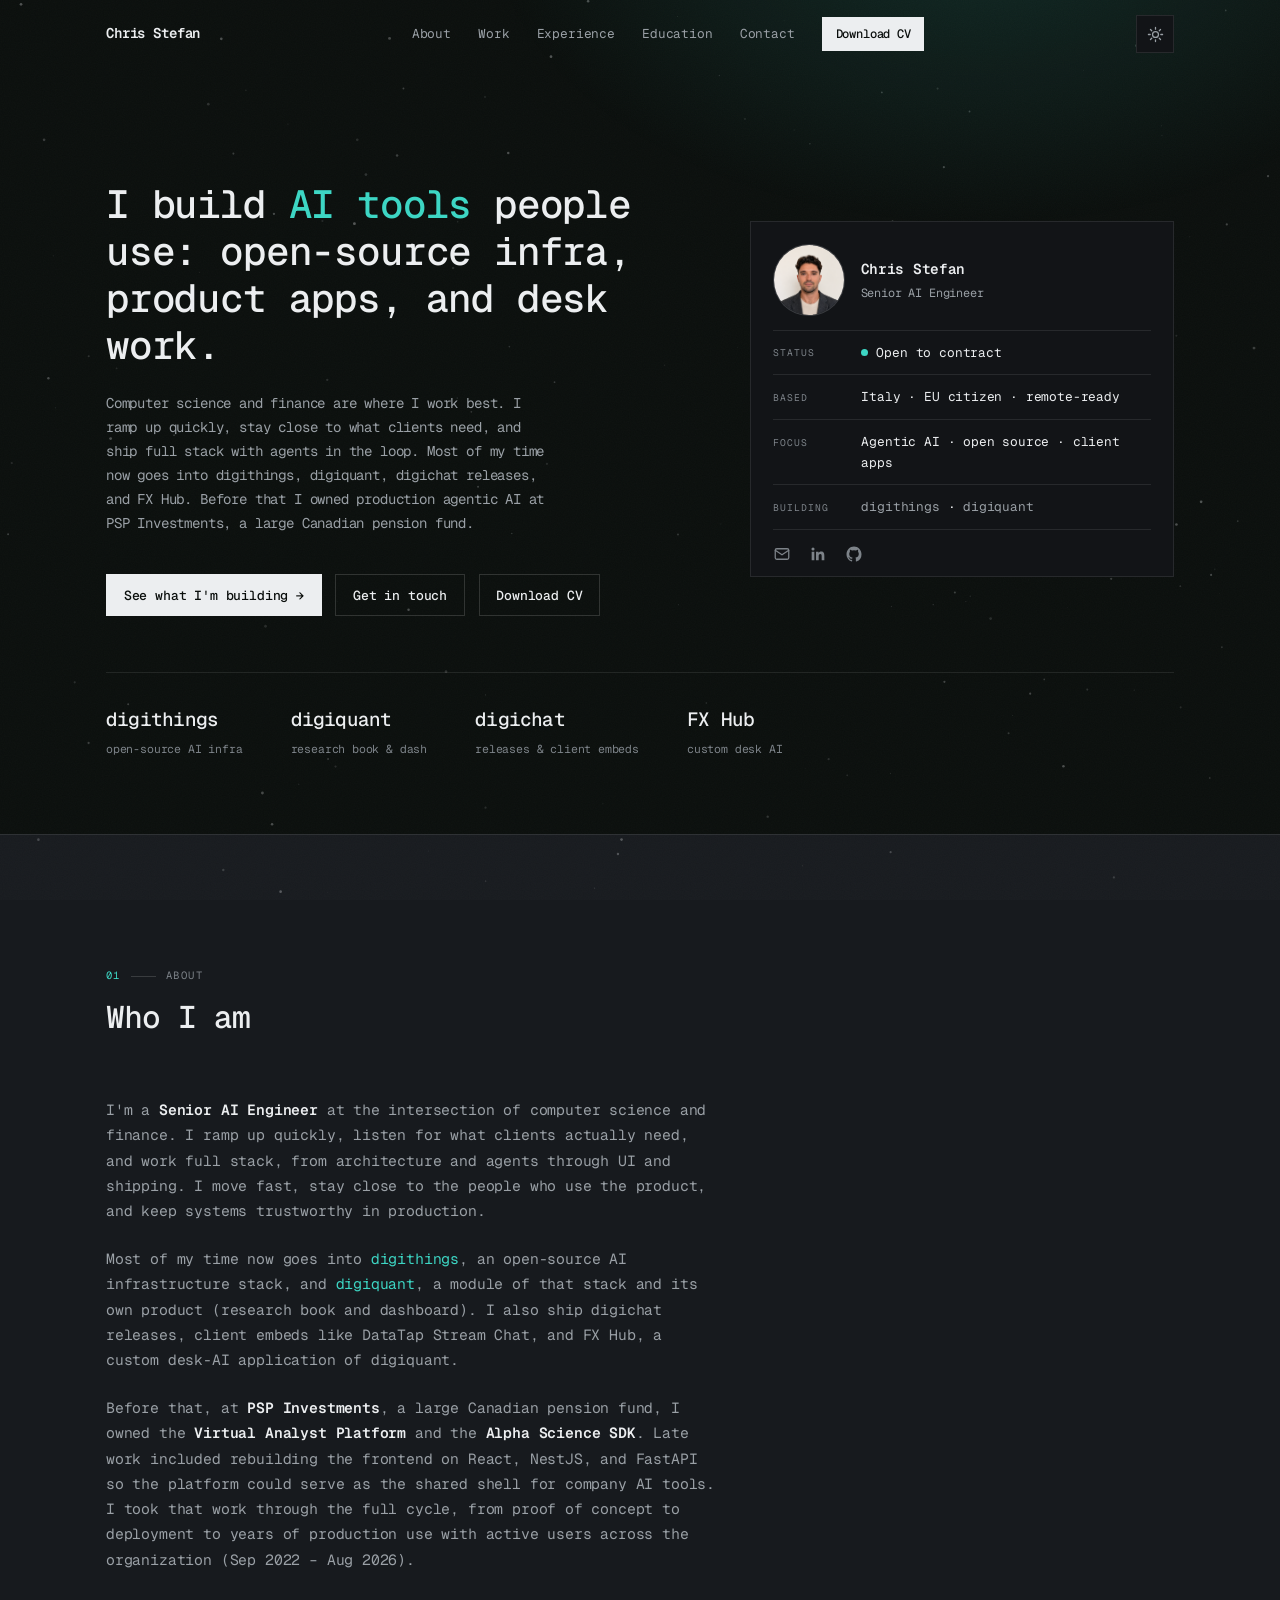
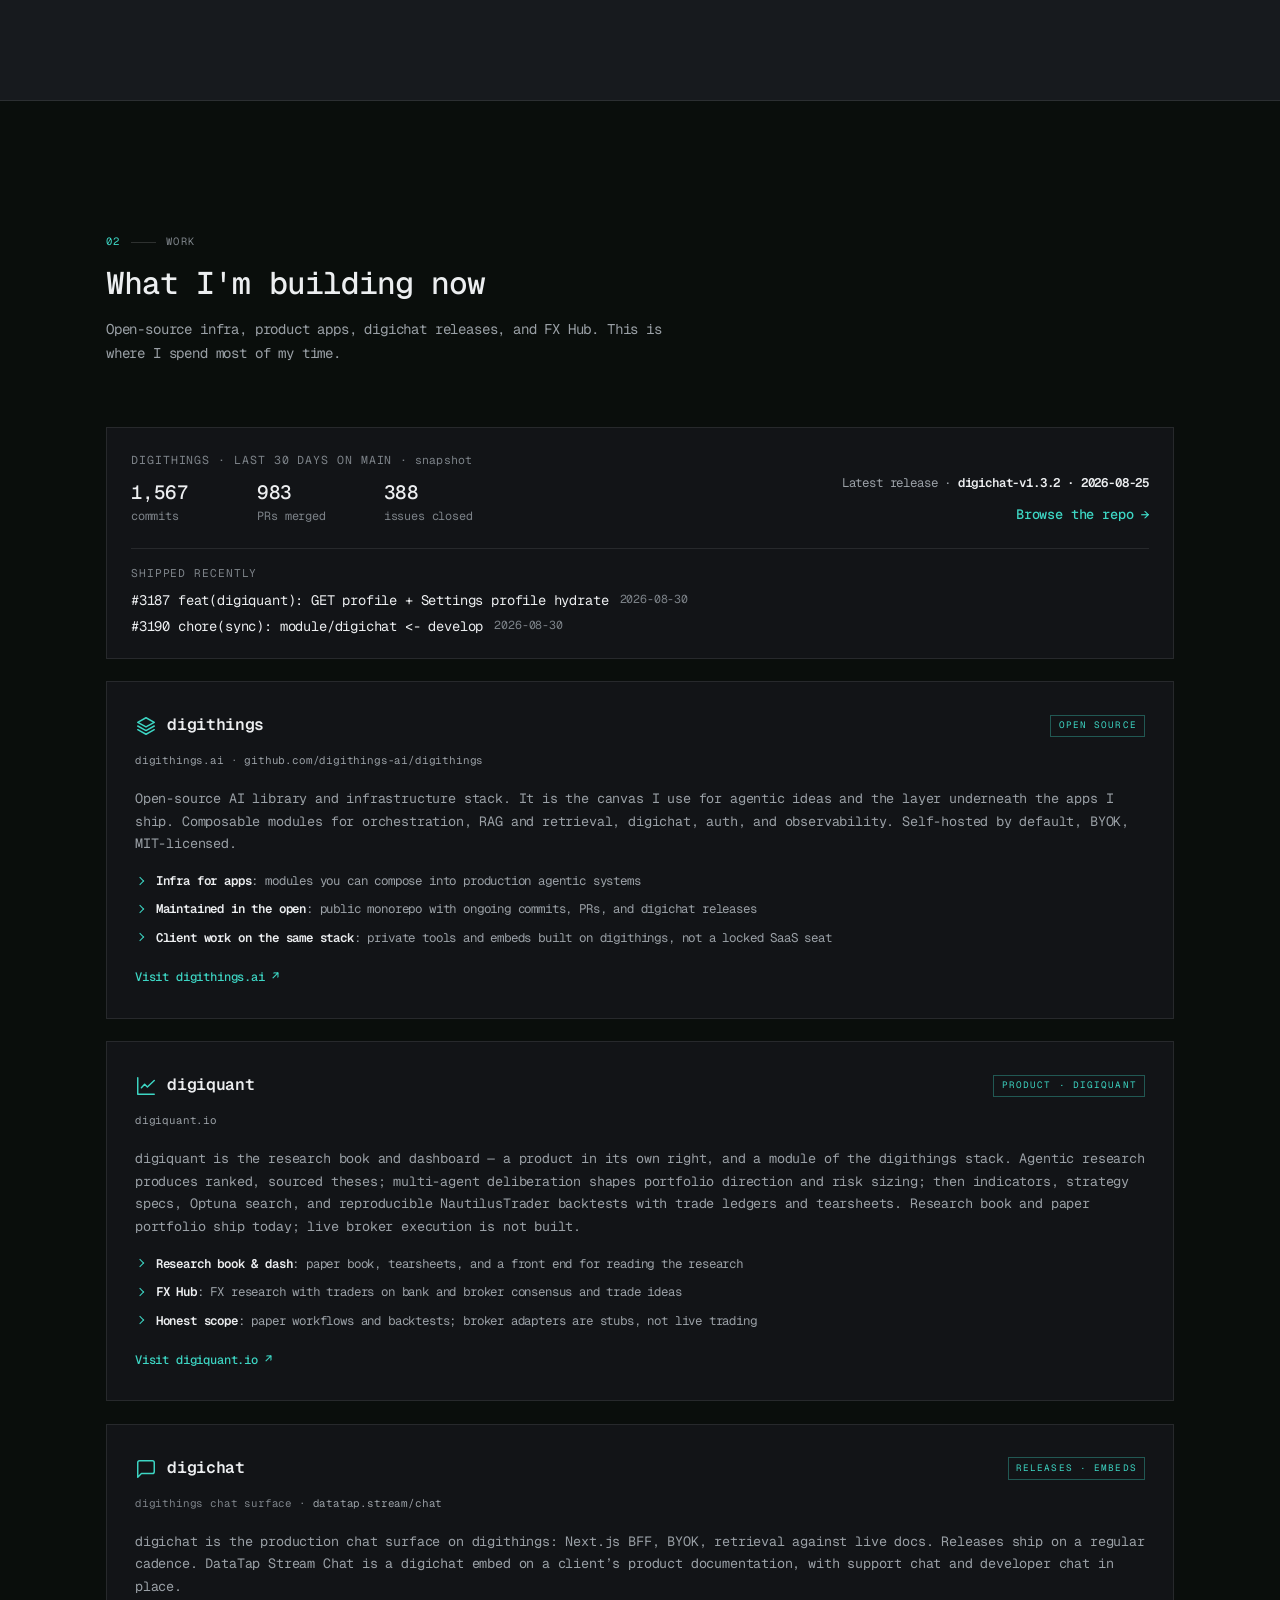
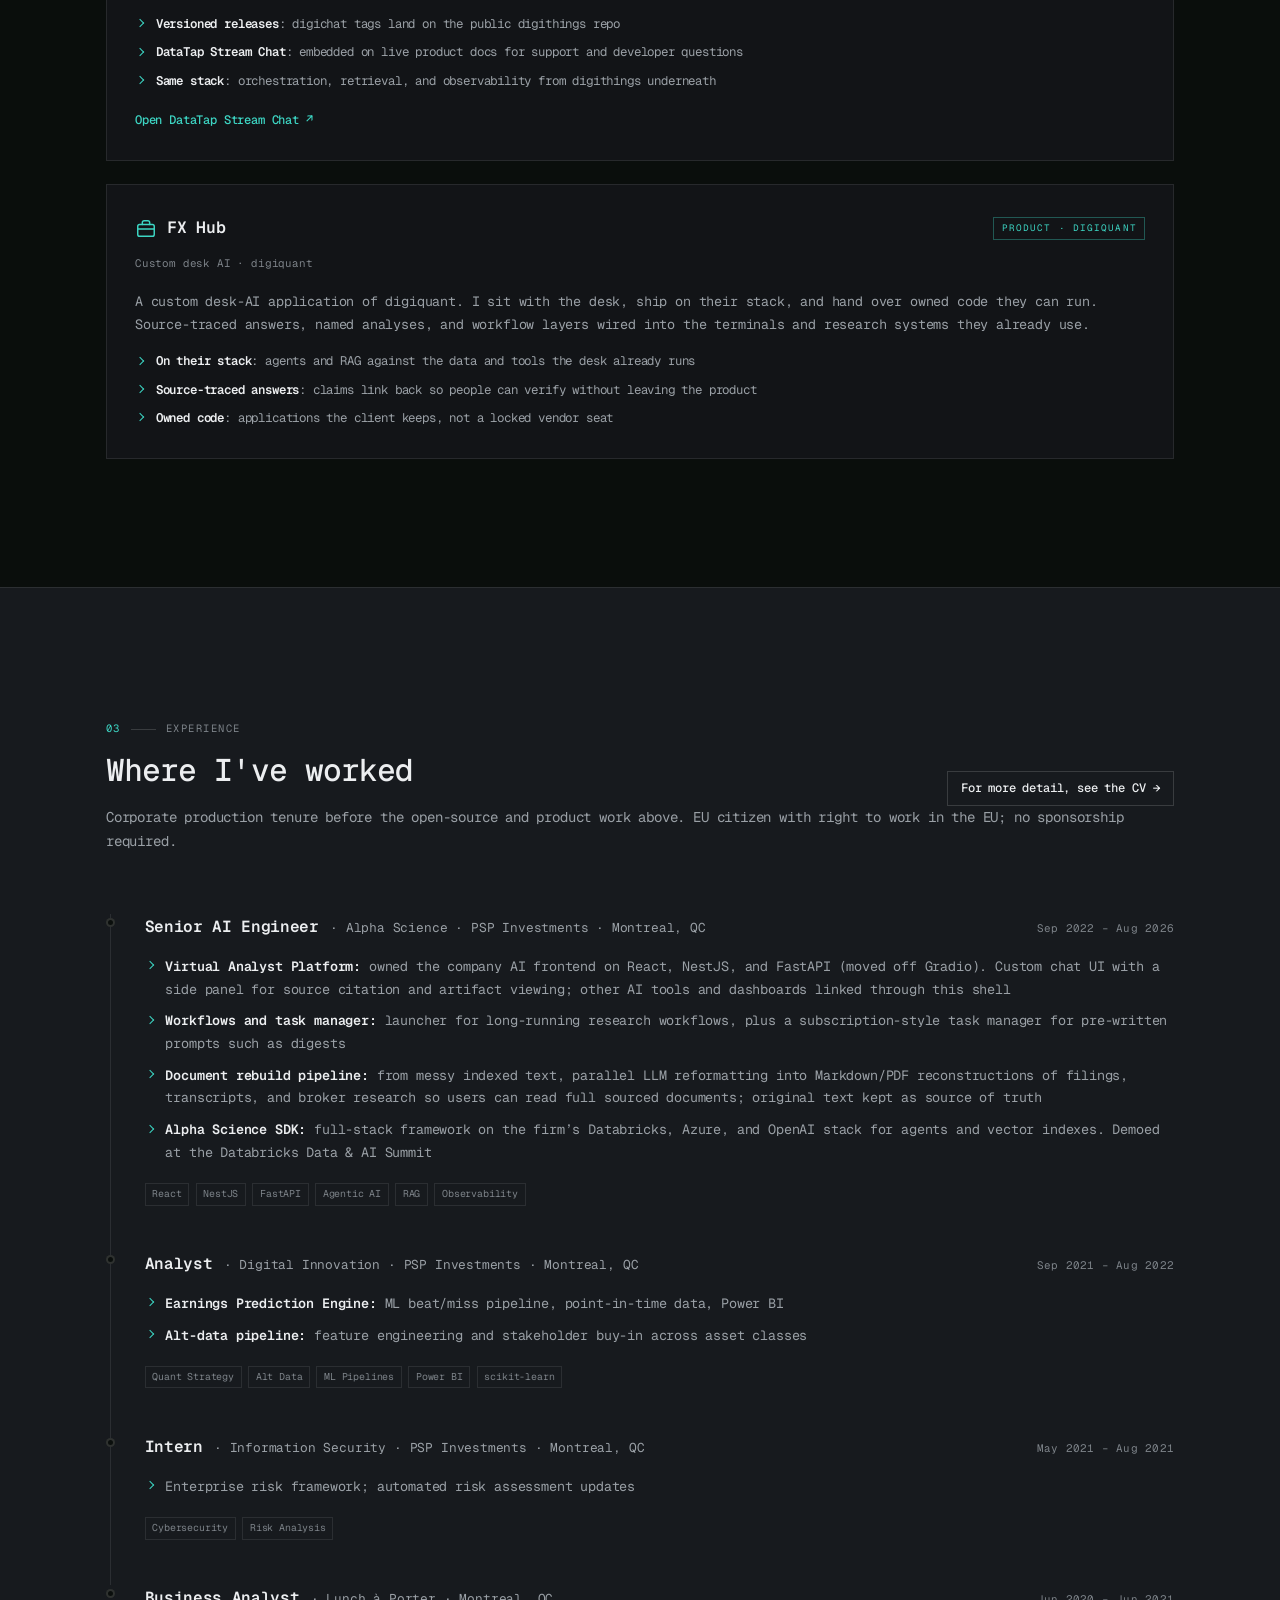
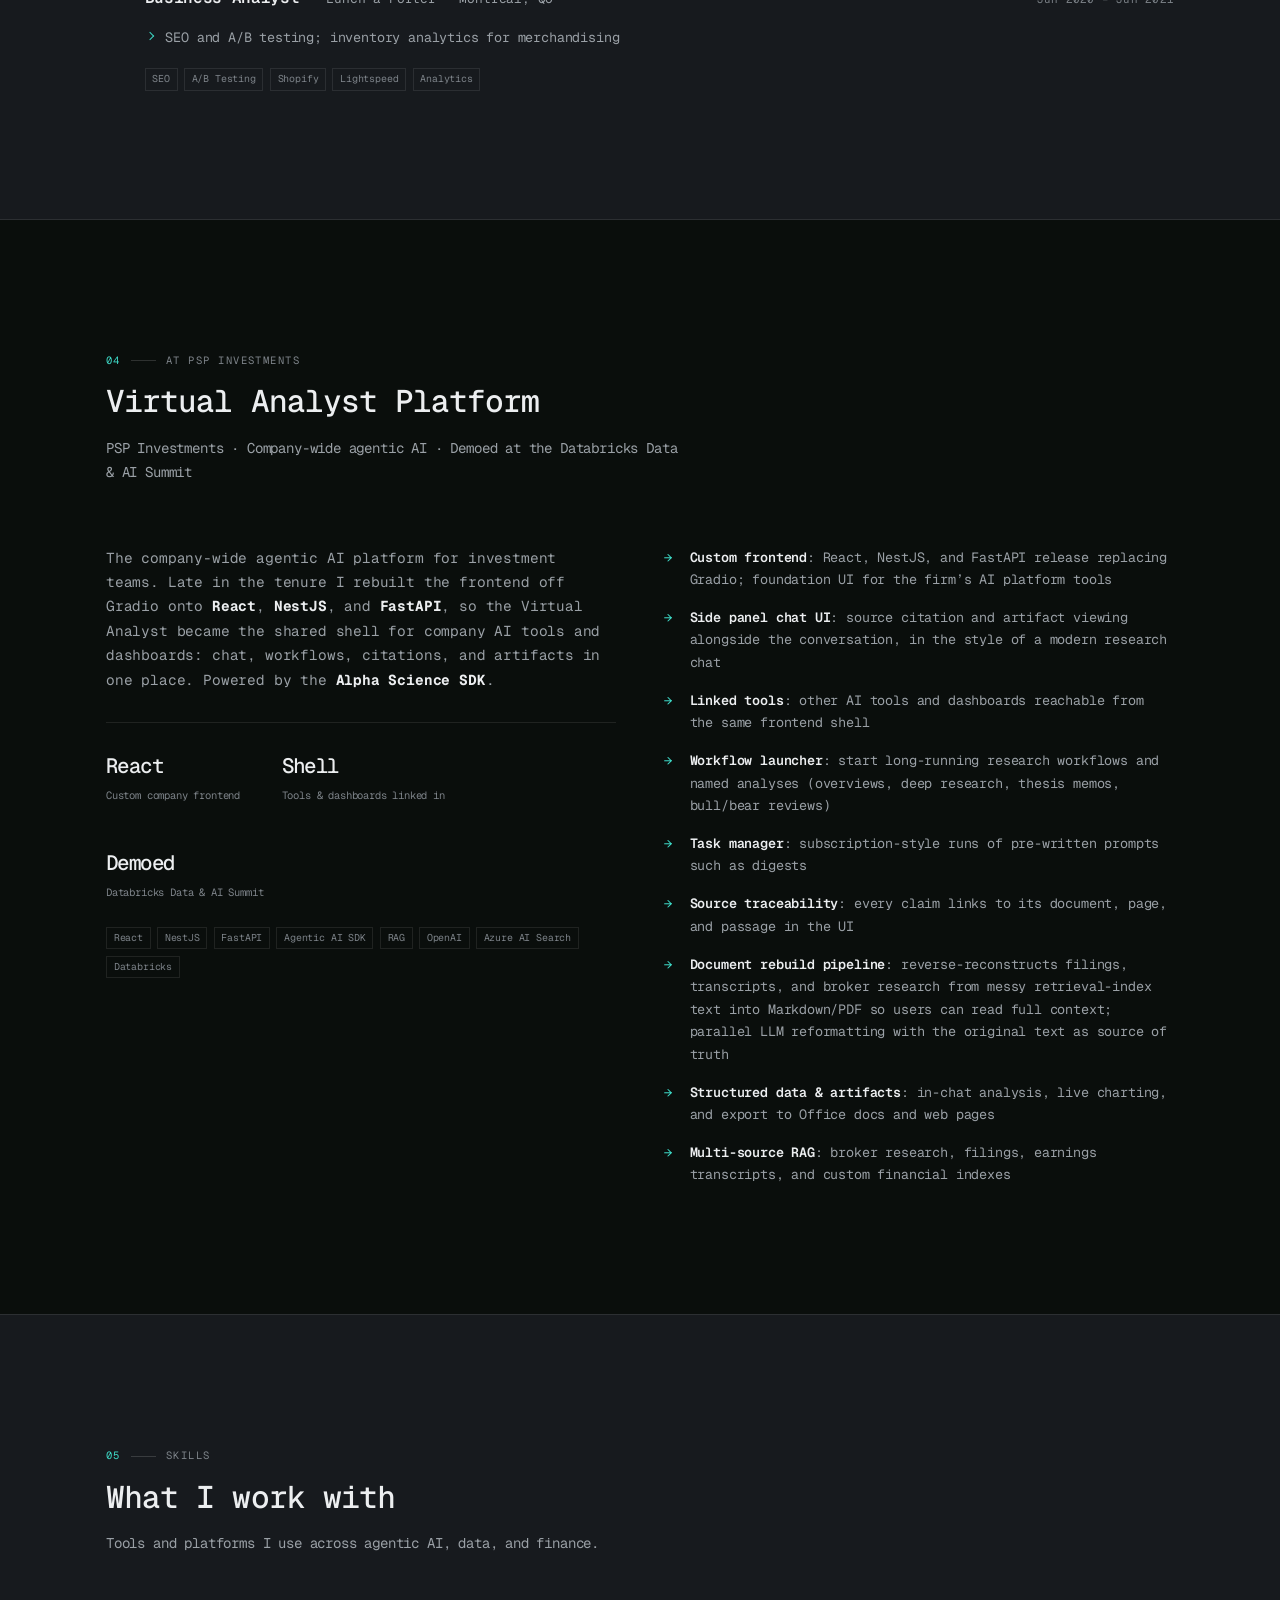
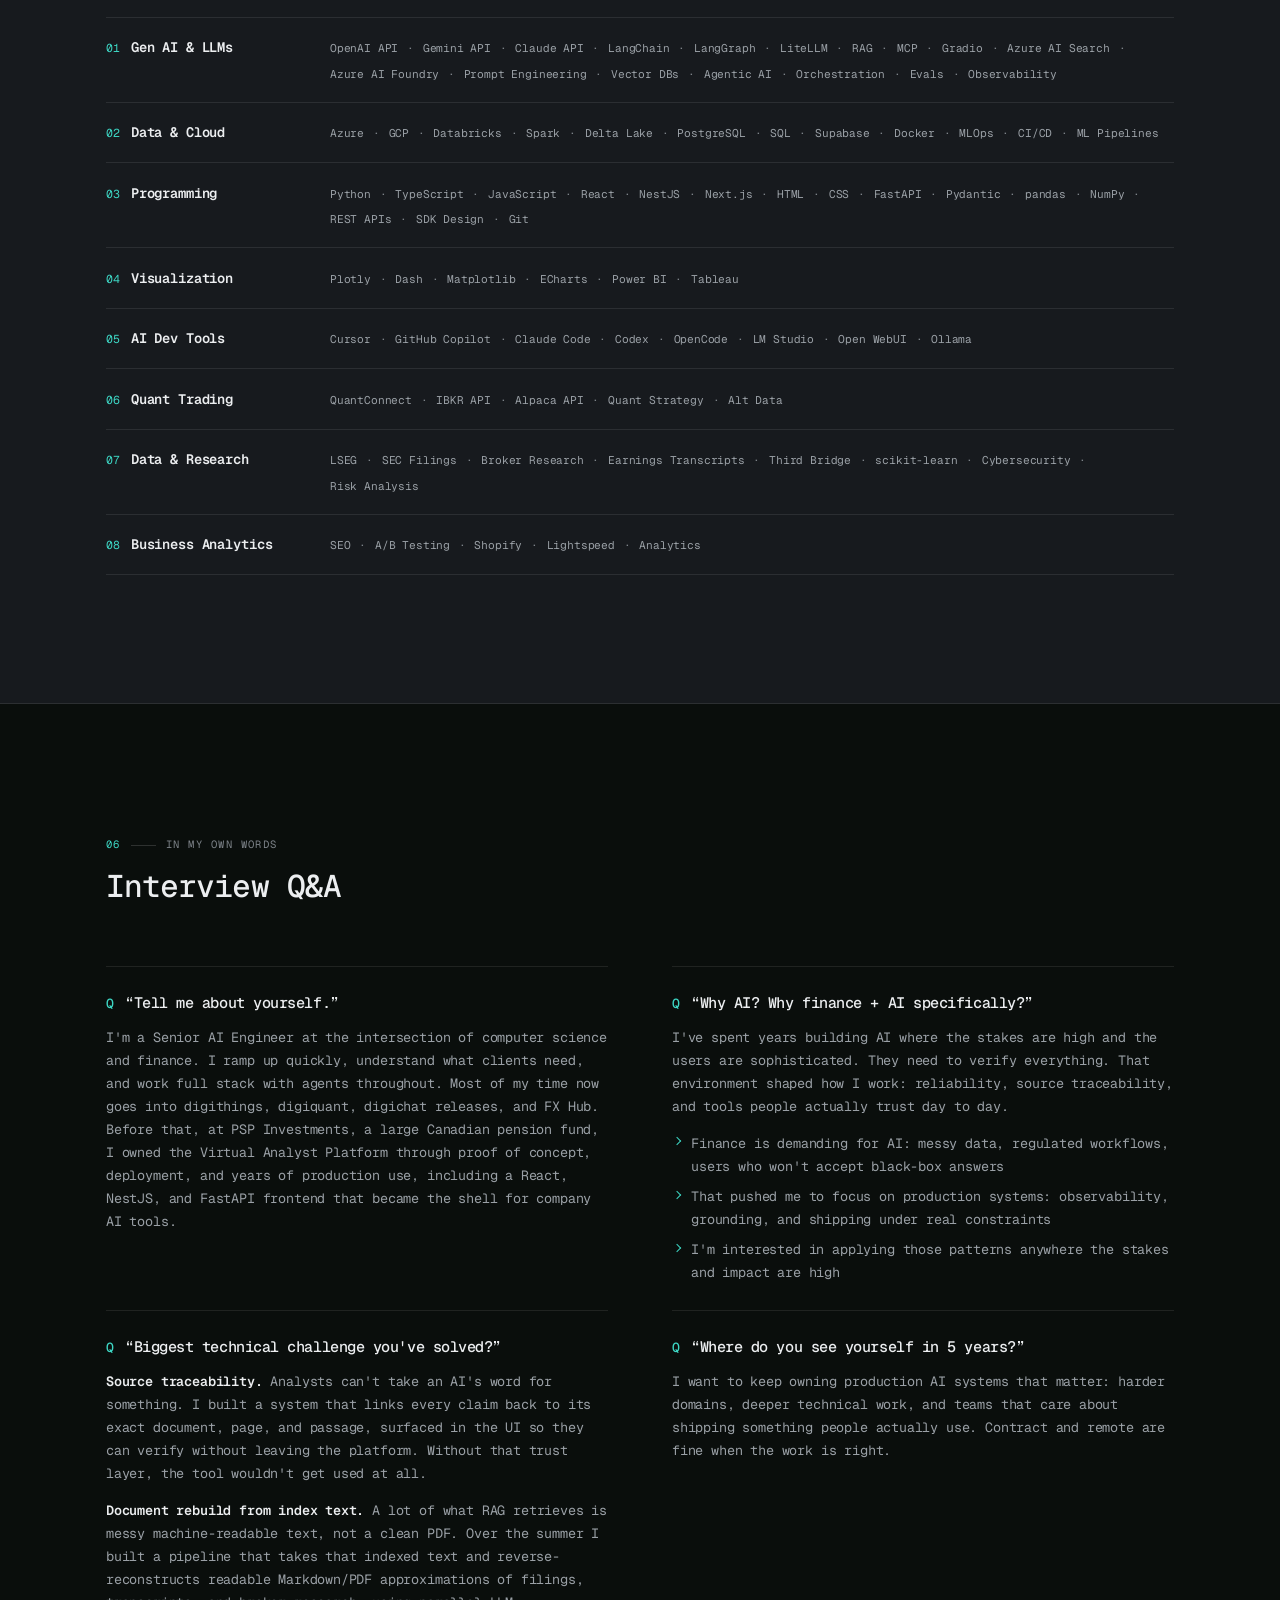
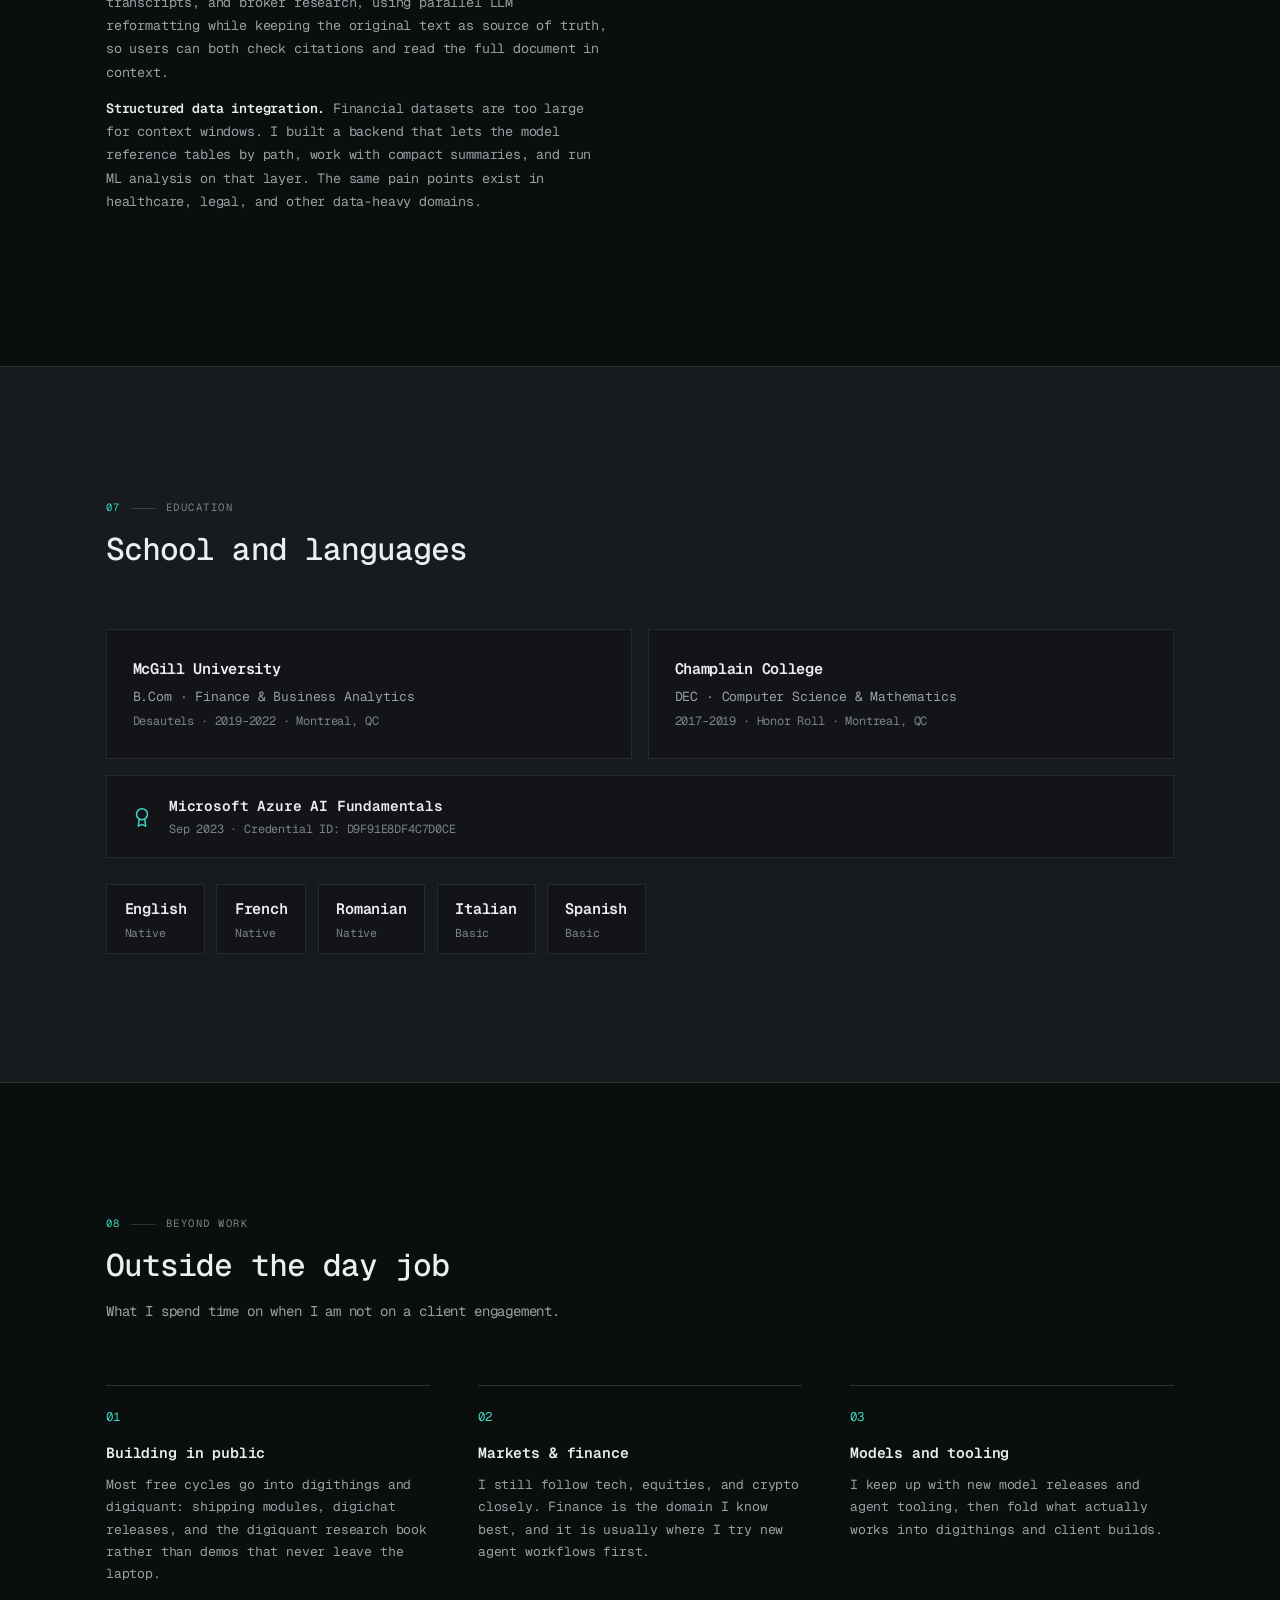
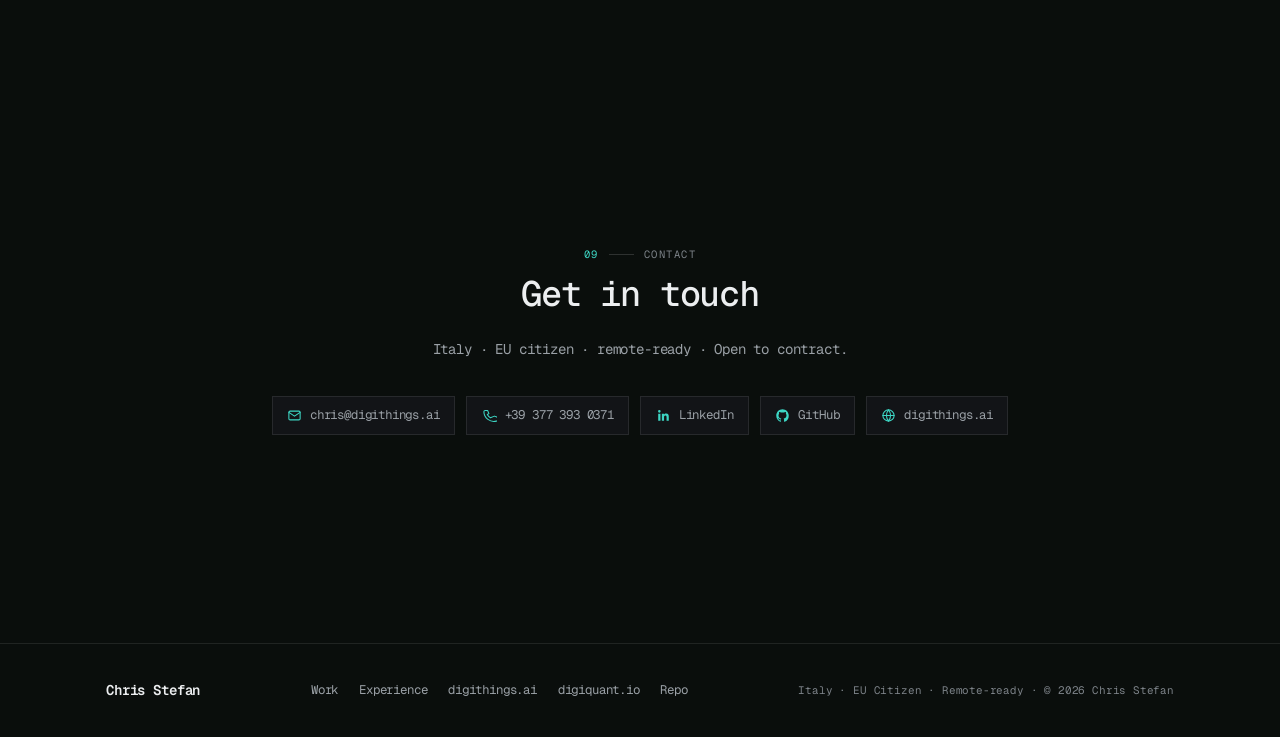
==== commit b754edc4: "Replace public contact email with chris@digithings.ai (#11) Swap chris.stefan@proton.me for the comp" ====
--- a/index.html
+++ b/index.html
@@ -317,6 +317,101 @@
 .feature-list strong { color: var(--ink); font-weight: 600; }
 .flagship-badges { margin-top: 1.6rem; }
 
+
+/* ── repo activity (live digithings strip) ──────────────────────────── */
+.repo-activity {
+  display: grid;
+  grid-template-columns: 1fr auto;
+  gap: 1.2rem 2rem;
+  align-items: end;
+  background: var(--surface);
+  border: 1px solid var(--hair);
+  border-radius: var(--r-md);
+  padding: 1.35rem 1.5rem;
+  margin-bottom: 1.4rem;
+}
+.repo-activity .ra-live { text-transform: none; letter-spacing: 0.02em; color: var(--ink-mute); }
+.repo-activity .ra-kicker {
+  font-family: var(--font-mono);
+  font-size: 0.72rem;
+  letter-spacing: 0.08em;
+  text-transform: uppercase;
+  color: var(--ink-mute);
+  margin-bottom: 0.85rem;
+}
+.repo-activity .ra-stats {
+  display: flex;
+  flex-wrap: wrap;
+  gap: clamp(1.2rem, 4vw, 2.4rem);
+}
+.repo-activity .ra-stat { display: flex; flex-direction: column; gap: 0.15rem; min-width: 5.5rem; }
+.repo-activity .ra-n {
+  font-family: var(--font-mono);
+  font-size: 1.2rem;
+  font-weight: 500;
+  letter-spacing: -0.03em;
+  color: var(--ink);
+  line-height: 1.1;
+}
+.repo-activity .ra-n.is-loading { color: var(--ink-mute); }
+.repo-activity .ra-l { font-size: 0.74rem; color: var(--ink-mute); }
+.repo-activity .ra-side {
+  display: flex;
+  flex-direction: column;
+  align-items: flex-end;
+  gap: 0.55rem;
+  text-align: right;
+}
+.repo-activity .ra-release {
+  font-family: var(--font-mono);
+  font-size: 0.78rem;
+  color: var(--ink-soft);
+}
+.repo-activity .ra-release strong { color: var(--ink); font-weight: 600; }
+.repo-activity .ra-link {
+  font-size: 0.85rem;
+  color: var(--accent);
+  font-weight: 500;
+}
+.repo-activity .ra-link:hover { text-decoration: underline; }
+.repo-activity .ra-recent {
+  grid-column: 1 / -1;
+  border-top: 1px solid var(--hair);
+  padding-top: 0.95rem;
+  margin-top: 0.2rem;
+}
+.repo-activity .ra-recent-label {
+  font-family: var(--font-mono);
+  font-size: 0.7rem;
+  letter-spacing: 0.08em;
+  text-transform: uppercase;
+  color: var(--ink-mute);
+  margin-bottom: 0.55rem;
+}
+.repo-activity .ra-pr-list {
+  display: flex;
+  flex-direction: column;
+  gap: 0.4rem;
+}
+.repo-activity .ra-pr-list li {
+  display: flex;
+  flex-wrap: wrap;
+  gap: 0.35rem 0.7rem;
+  font-size: 0.86rem;
+  color: var(--ink-soft);
+  line-height: 1.4;
+}
+.repo-activity .ra-pr-list a { color: var(--ink); }
+.repo-activity .ra-pr-list a:hover { color: var(--accent); }
+.repo-activity .ra-pr-meta {
+  font-family: var(--font-mono);
+  font-size: 0.72rem;
+  color: var(--ink-mute);
+}
+@media (max-width: 700px) {
+  .repo-activity { grid-template-columns: 1fr; }
+  .repo-activity .ra-side { align-items: flex-start; text-align: left; }
+}
 
 /* ── products / freelance cards ─────────────────────────────────────── */
 .product-grid { display: grid; grid-template-columns: 1fr 1fr; gap: 1.4rem; }
@@ -450,7 +545,6 @@
   * { scroll-behavior: auto !important; }
 }
 </style>
-<link rel="stylesheet" href="repo-activity/repo-activity.css">
 </head>
 <body>
 <div class="grain" aria-hidden="true"></div>
@@ -567,29 +661,29 @@
       <p>Open-source infra, product apps, digichat releases, and FX Hub. This is where I spend most of my time.</p>
     </div>
 
-    <article class="ra ra-compact reveal" id="repo-activity" data-variant="compact" data-source="snapshot" aria-label="Repository activity">
-      <header class="ra-head">
-        <p class="ra-kicker">// last 30 days on main</p>
-        <p class="ra-stamp" data-stat="freshness">snapshot 2026-09-02</p>
-      </header>
-      <ul class="ra-metrics" role="list">
-        <li class="ra-metric"><span class="ra-n" data-stat="commits">1,981</span><span class="ra-l">commits</span></li>
-        <li class="ra-metric"><span class="ra-n" data-stat="prs">1,128</span><span class="ra-l">PRs merged</span></li>
-        <li class="ra-metric"><span class="ra-n" data-stat="issues">379</span><span class="ra-l">issues closed</span></li>
-      </ul>
-      <div class="ra-meta">
-        <p class="ra-release">latest <a href="https://github.com/digithings-ai/digithings/releases/tag/digichat-v1.4.0" target="_blank" rel="noreferrer" data-stat="release-url"><span data-stat="release">digichat-v1.4.0</span></a></p>
-        <a class="ra-repo" href="https://github.com/digithings-ai/digithings" target="_blank" rel="noreferrer">
-          <svg viewBox="0 0 24 24" width="13" height="13" fill="currentColor" aria-hidden="true"><path d="M12 .5C5.7.5.5 5.7.5 12c0 5.1 3.3 9.4 7.9 10.9.6.1.8-.2.8-.6v-2c-3.2.7-3.9-1.5-3.9-1.5-.5-1.3-1.3-1.7-1.3-1.7-1.1-.7.1-.7.1-.7 1.2.1 1.8 1.2 1.8 1.2 1 1.8 2.7 1.3 3.4 1 .1-.8.4-1.3.7-1.6-2.6-.3-5.3-1.3-5.3-5.8 0-1.3.5-2.3 1.2-3.1-.1-.3-.5-1.5.1-3.1 0 0 1-.3 3.3 1.2a11.5 11.5 0 0 1 6 0C17 4.7 18 5 18 5c.6 1.6.2 2.8.1 3.1.8.8 1.2 1.8 1.2 3.1 0 4.5-2.7 5.5-5.3 5.8.4.4.8 1.1.8 2.2v3.3c0 .4.2.7.8.6 4.6-1.5 7.9-5.8 7.9-10.9C23.5 5.7 18.3.5 12 .5z"/></svg>
-          browse the repo <span aria-hidden="true">→</span>
-        </a>
-      </div>
-      <ol class="ra-list" role="list" data-stat="recent">
-        <li class="ra-row"><a class="ra-num" href="https://github.com/digithings-ai/digithings/pull/3446" target="_blank" rel="noreferrer">#3446</a><span class="ra-title">promote: develop → main (rolling)</span><span class="ra-date">2026-09-02</span></li>
-        <li class="ra-row"><a class="ra-num" href="https://github.com/digithings-ai/digithings/pull/3436" target="_blank" rel="noreferrer">#3436</a><span class="ra-title">perf(root): faster review-coverage check + retire greek package paths</span><span class="ra-date">2026-09-02</span></li>
-        <li class="ra-row"><a class="ra-num" href="https://github.com/digithings-ai/digithings/pull/3444" target="_blank" rel="noreferrer">#3444</a><span class="ra-title">promote: develop → main (digichat 1.4.0)</span><span class="ra-date">2026-09-02</span></li>
-      </ol>
-    </article>
+    <div class="repo-activity reveal" id="repo-activity" aria-live="polite"
+         data-snapshot-commits="1567" data-snapshot-prs="983" data-snapshot-issues="388"
+         data-snapshot-release="digichat-v1.3.2 · 2026-08-25">
+      <div>
+        <div class="ra-kicker">digithings · last 30 days on main <span class="ra-live" data-stat="freshness">· updating…</span></div>
+        <div class="ra-stats">
+          <div class="ra-stat"><span class="ra-n" data-stat="commits">1,567</span><span class="ra-l">commits</span></div>
+          <div class="ra-stat"><span class="ra-n" data-stat="prs">983</span><span class="ra-l">PRs merged</span></div>
+          <div class="ra-stat"><span class="ra-n" data-stat="issues">388</span><span class="ra-l">issues closed</span></div>
+        </div>
+      </div>
+      <div class="ra-side">
+        <div class="ra-release">Latest release · <strong data-stat="release">digichat-v1.3.2 · 2026-08-25</strong></div>
+        <a class="ra-link" href="https://github.com/digithings-ai/digithings" target="_blank" rel="noopener">Browse the repo →</a>
+      </div>
+      <div class="ra-recent">
+        <div class="ra-recent-label">Shipped recently</div>
+        <ul class="ra-pr-list" data-stat="recent">
+          <li><a href="https://github.com/digithings-ai/digithings/pull/3187" target="_blank" rel="noopener">#3187 feat(digiquant): GET profile + Settings profile hydrate</a><span class="ra-pr-meta">2026-08-30</span></li>
+          <li><a href="https://github.com/digithings-ai/digithings/pull/3190" target="_blank" rel="noopener">#3190 chore(sync): module/digichat &lt;- develop</a><span class="ra-pr-meta">2026-08-30</span></li>
+        </ul>
+      </div>
+    </div>
 
     <div class="product-grid">
 
@@ -1107,6 +1201,86 @@
   })();
 
 
+  // Live digithings repo activity (GitHub Search API, last 30 days)
+  (function () {
+    var root = document.getElementById('repo-activity');
+    if (!root) return;
+    var fmt = function (n) {
+      if (n == null || isNaN(n)) return '—';
+      try { return Number(n).toLocaleString('en-US'); } catch (e) { return String(n); }
+    };
+    var clean = function (s) {
+      return String(s || '').replace(/\u2014|\u2013/g, '-');
+    };
+    var setText = function (key, value) {
+      var nodes = root.querySelectorAll('[data-stat="' + key + '"]');
+      nodes.forEach(function (el) {
+        if (key === 'recent') return;
+        el.textContent = value;
+        el.classList.remove('is-loading');
+      });
+    };
+    var renderRecent = function (items) {
+      var list = root.querySelector('[data-stat="recent"]');
+      if (!list || !items || !items.length) return;
+      var filtered = items.filter(function (item) {
+        return !/\bkairos\b/i.test(item.title || '');
+      });
+      if (!filtered.length) filtered = items.slice(0, 5);
+      list.innerHTML = '';
+      filtered.slice(0, 5).forEach(function (item) {
+        var li = document.createElement('li');
+        var a = document.createElement('a');
+        a.href = item.html_url;
+        a.target = '_blank';
+        a.rel = 'noopener';
+        a.textContent = '#' + item.number + ' ' + clean(item.title);
+        var meta = document.createElement('span');
+        meta.className = 'ra-pr-meta';
+        meta.textContent = (item.closed_at || item.updated_at || '').slice(0, 10);
+        li.appendChild(a);
+        li.appendChild(meta);
+        list.appendChild(li);
+      });
+    };
+    var since = new Date();
+    since.setUTCDate(since.getUTCDate() - 30);
+    var sinceDay = since.toISOString().slice(0, 10);
+    var headers = { 'Accept': 'application/vnd.github+json' };
+
+    var fetchJson = function (url, extraHeaders) {
+      var h = Object.assign({}, headers, extraHeaders || {});
+      return fetch(url, { headers: h }).then(function (r) {
+        if (!r.ok) throw new Error('HTTP ' + r.status);
+        return r.json();
+      });
+    };
+
+    Promise.all([
+      fetchJson('https://api.github.com/search/commits?q=repo:digithings-ai/digithings+committer-date:>=' + sinceDay + '&per_page=1', { 'Accept': 'application/vnd.github.cloak-preview+json' }),
+      fetchJson('https://api.github.com/search/issues?q=repo:digithings-ai/digithings+is:pr+is:merged+merged:>=' + sinceDay + '&per_page=10&sort=updated'),
+      fetchJson('https://api.github.com/search/issues?q=repo:digithings-ai/digithings+is:issue+is:closed+closed:>=' + sinceDay + '&per_page=1'),
+      fetchJson('https://api.github.com/repos/digithings-ai/digithings/releases/latest')
+    ]).then(function (results) {
+      var commits = results[0];
+      var prs = results[1];
+      var issues = results[2];
+      var release = results[3];
+      setText('commits', fmt(commits && commits.total_count));
+      setText('prs', fmt(prs && prs.total_count));
+      setText('issues', fmt(issues && issues.total_count));
+      if (release && release.tag_name) {
+        var when = (release.published_at || '').slice(0, 10);
+        setText('release', release.tag_name + (when ? ' · ' + when : ''));
+      }
+      renderRecent(prs && prs.items);
+      setText('freshness', '· live');
+    }).catch(function () {
+      // Keep snapshot numbers already in the HTML; mark freshness.
+      setText('freshness', '· snapshot');
+    });
+  })();
+
   // reveal on scroll
   var els = document.querySelectorAll('.reveal, .stagger');
   if ('IntersectionObserver' in window) {
@@ -1121,6 +1295,5 @@
   }
 })();
 </script>
-<script src="repo-activity/repo-activity.js"></script>
 </body>
 </html>
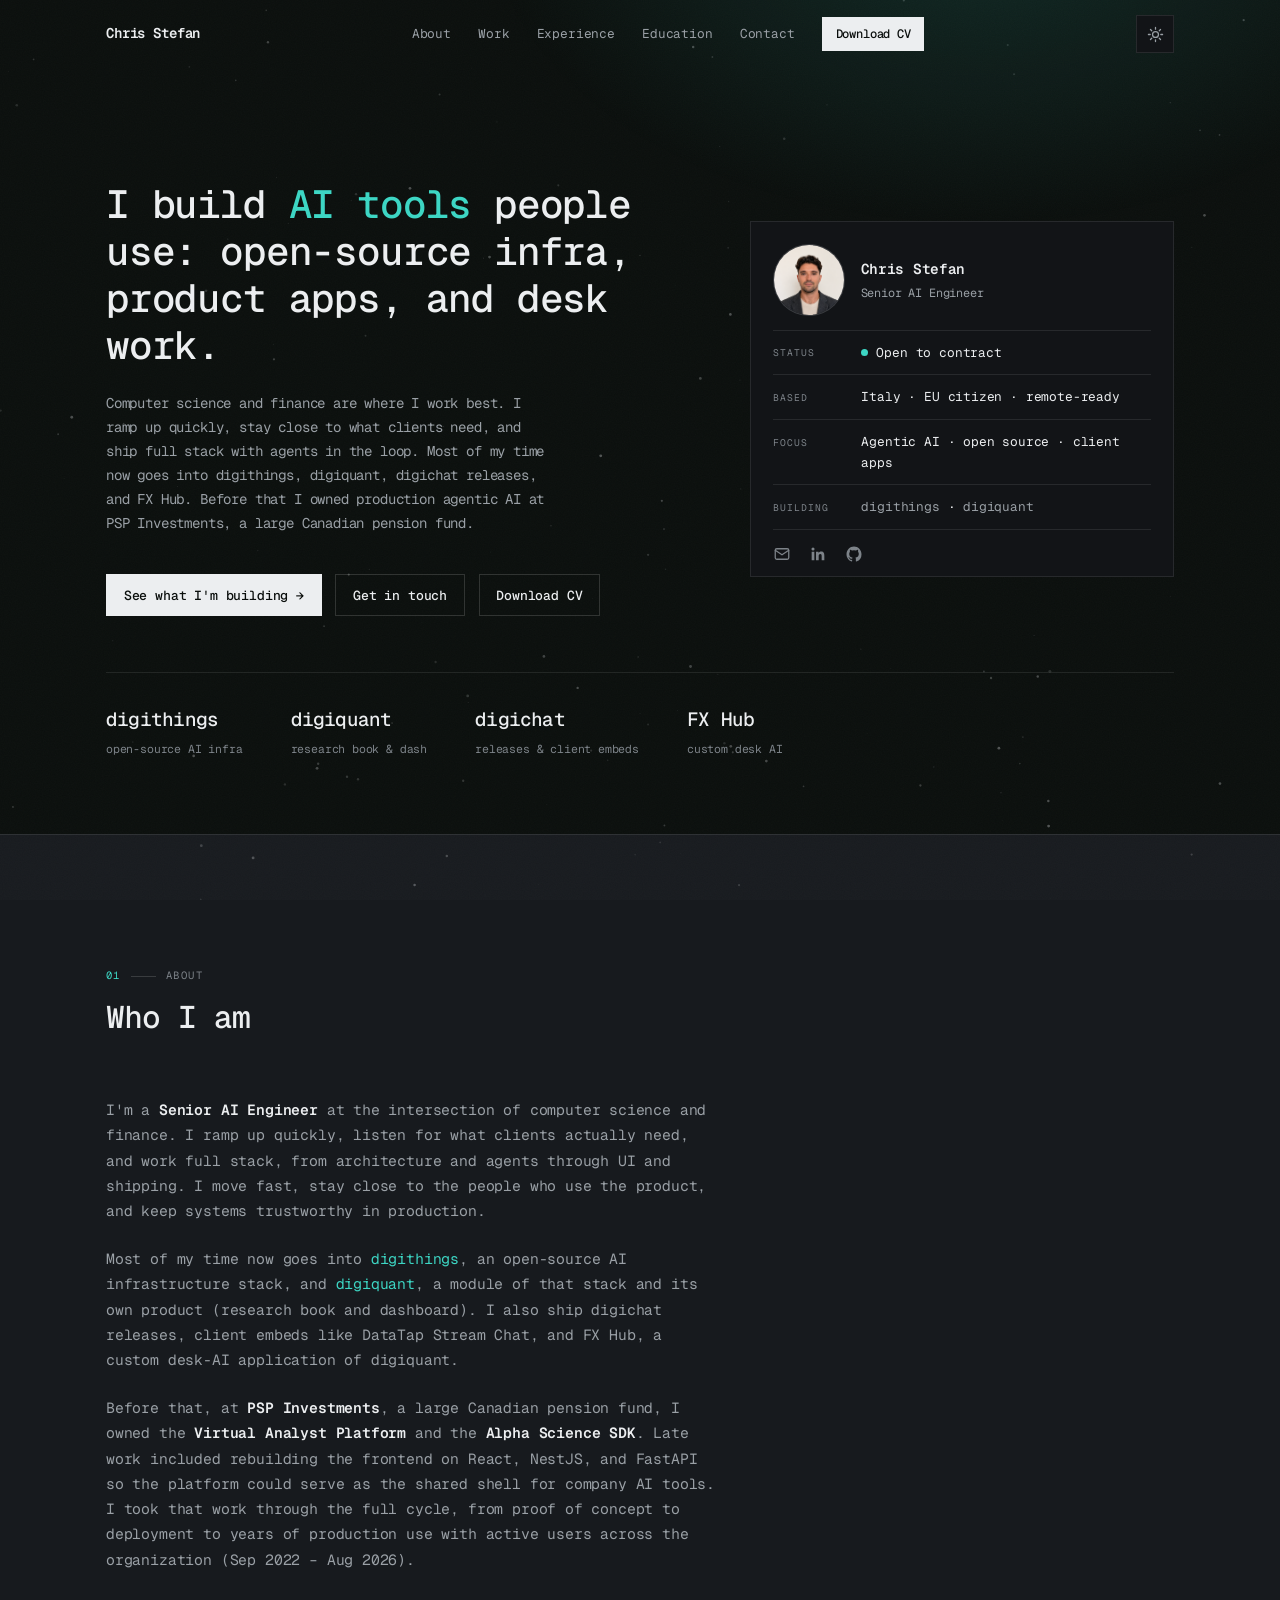
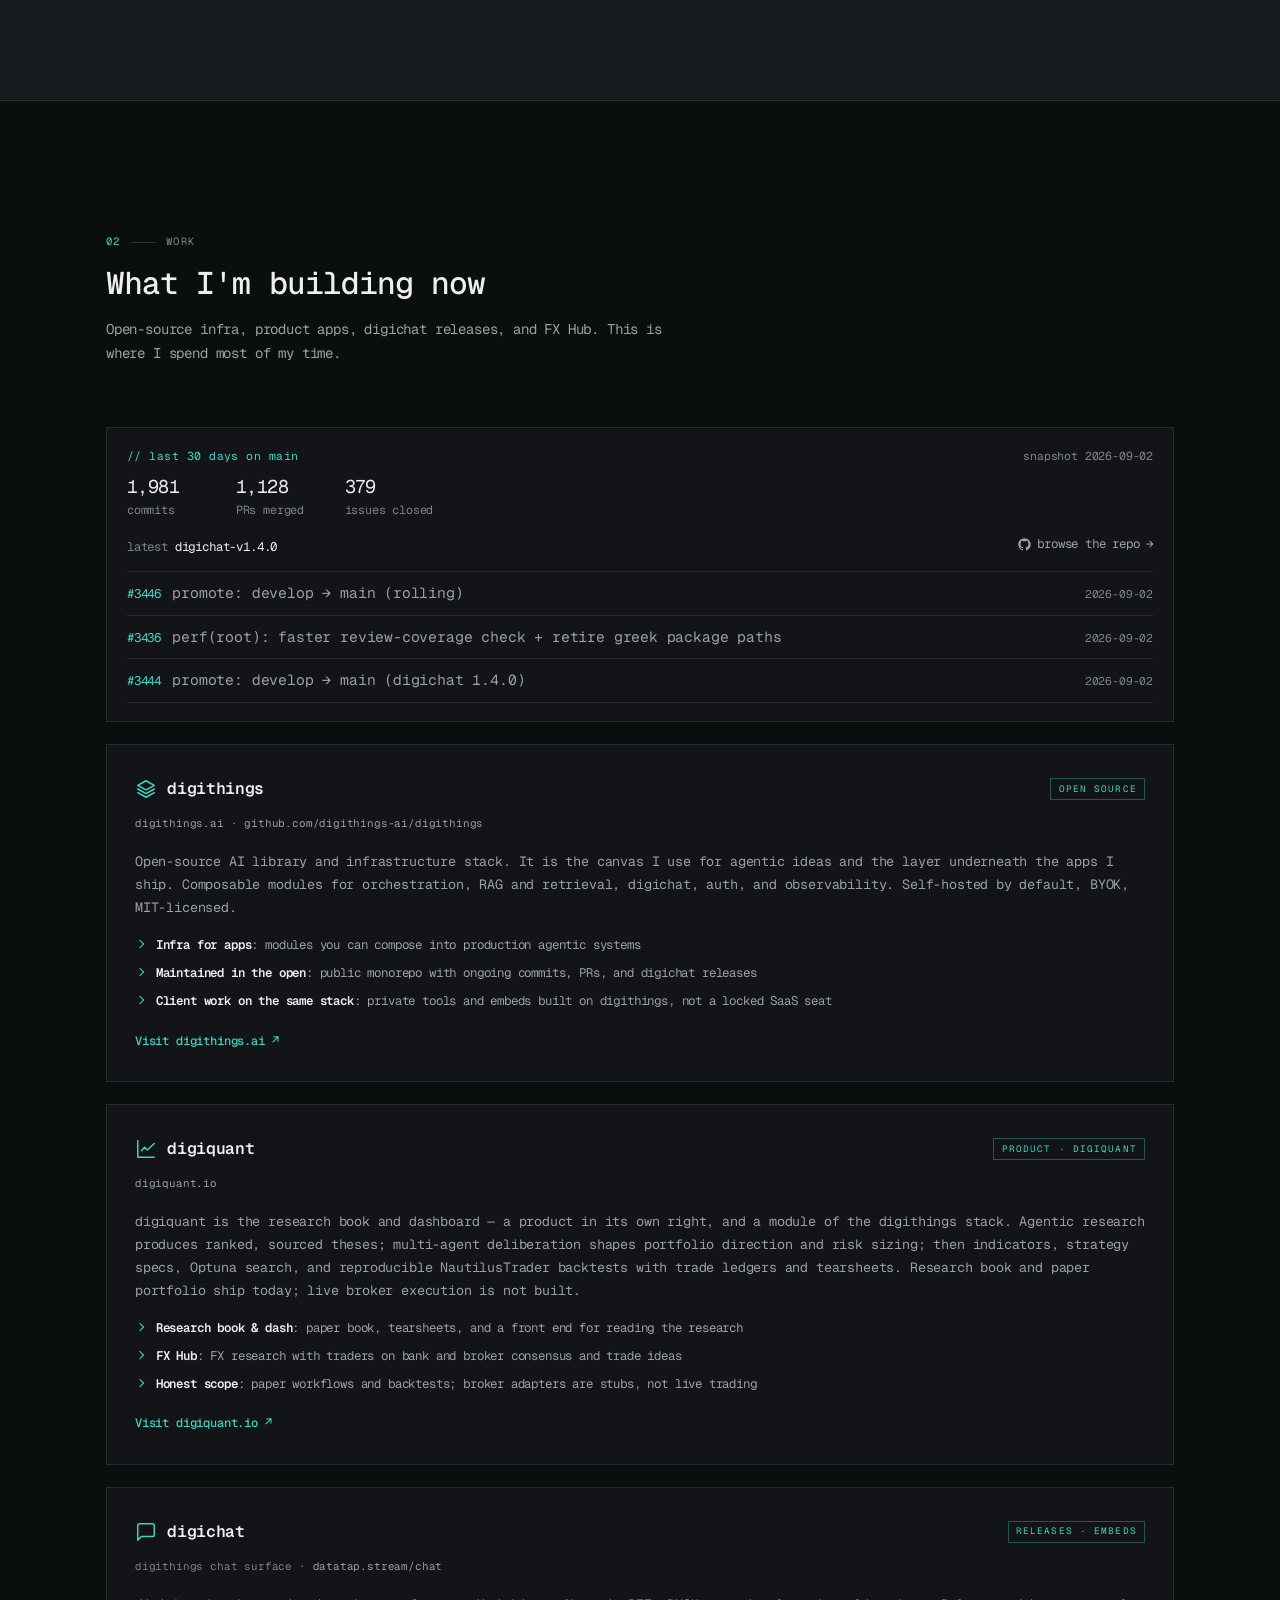
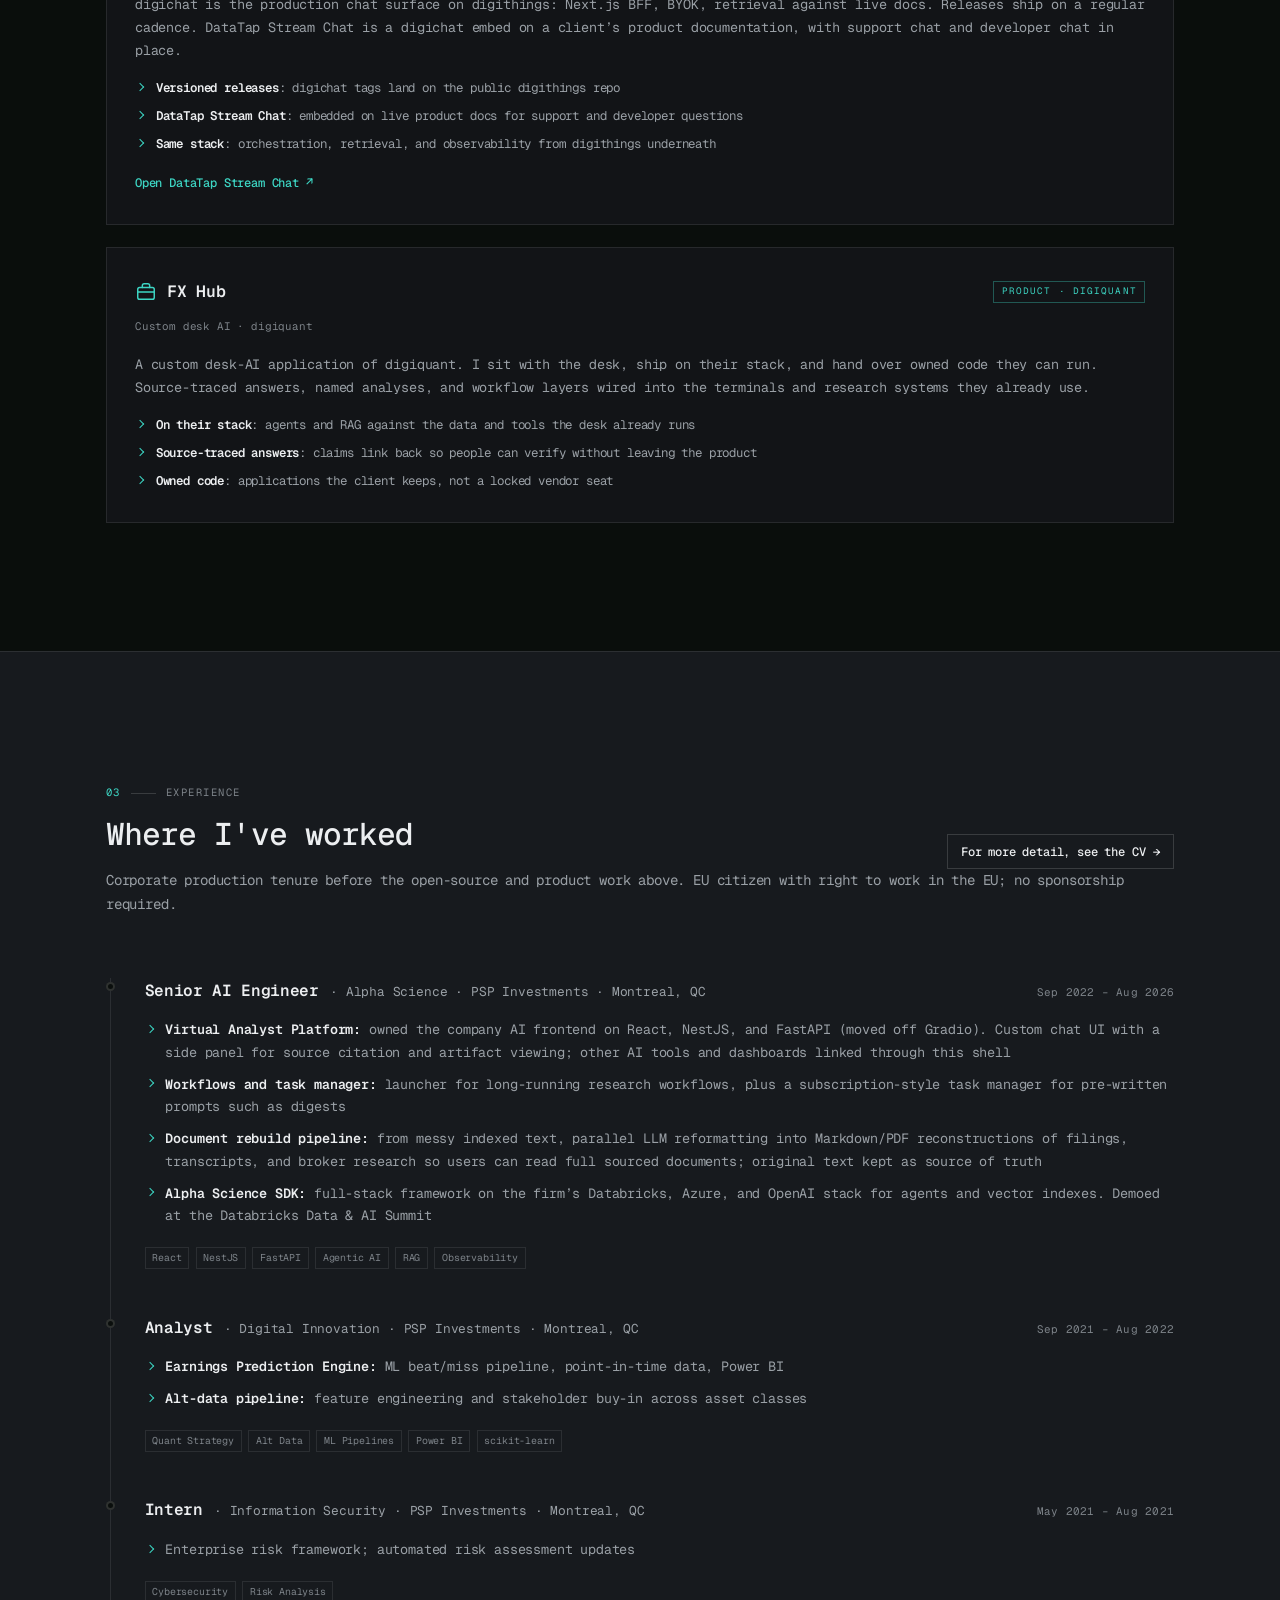
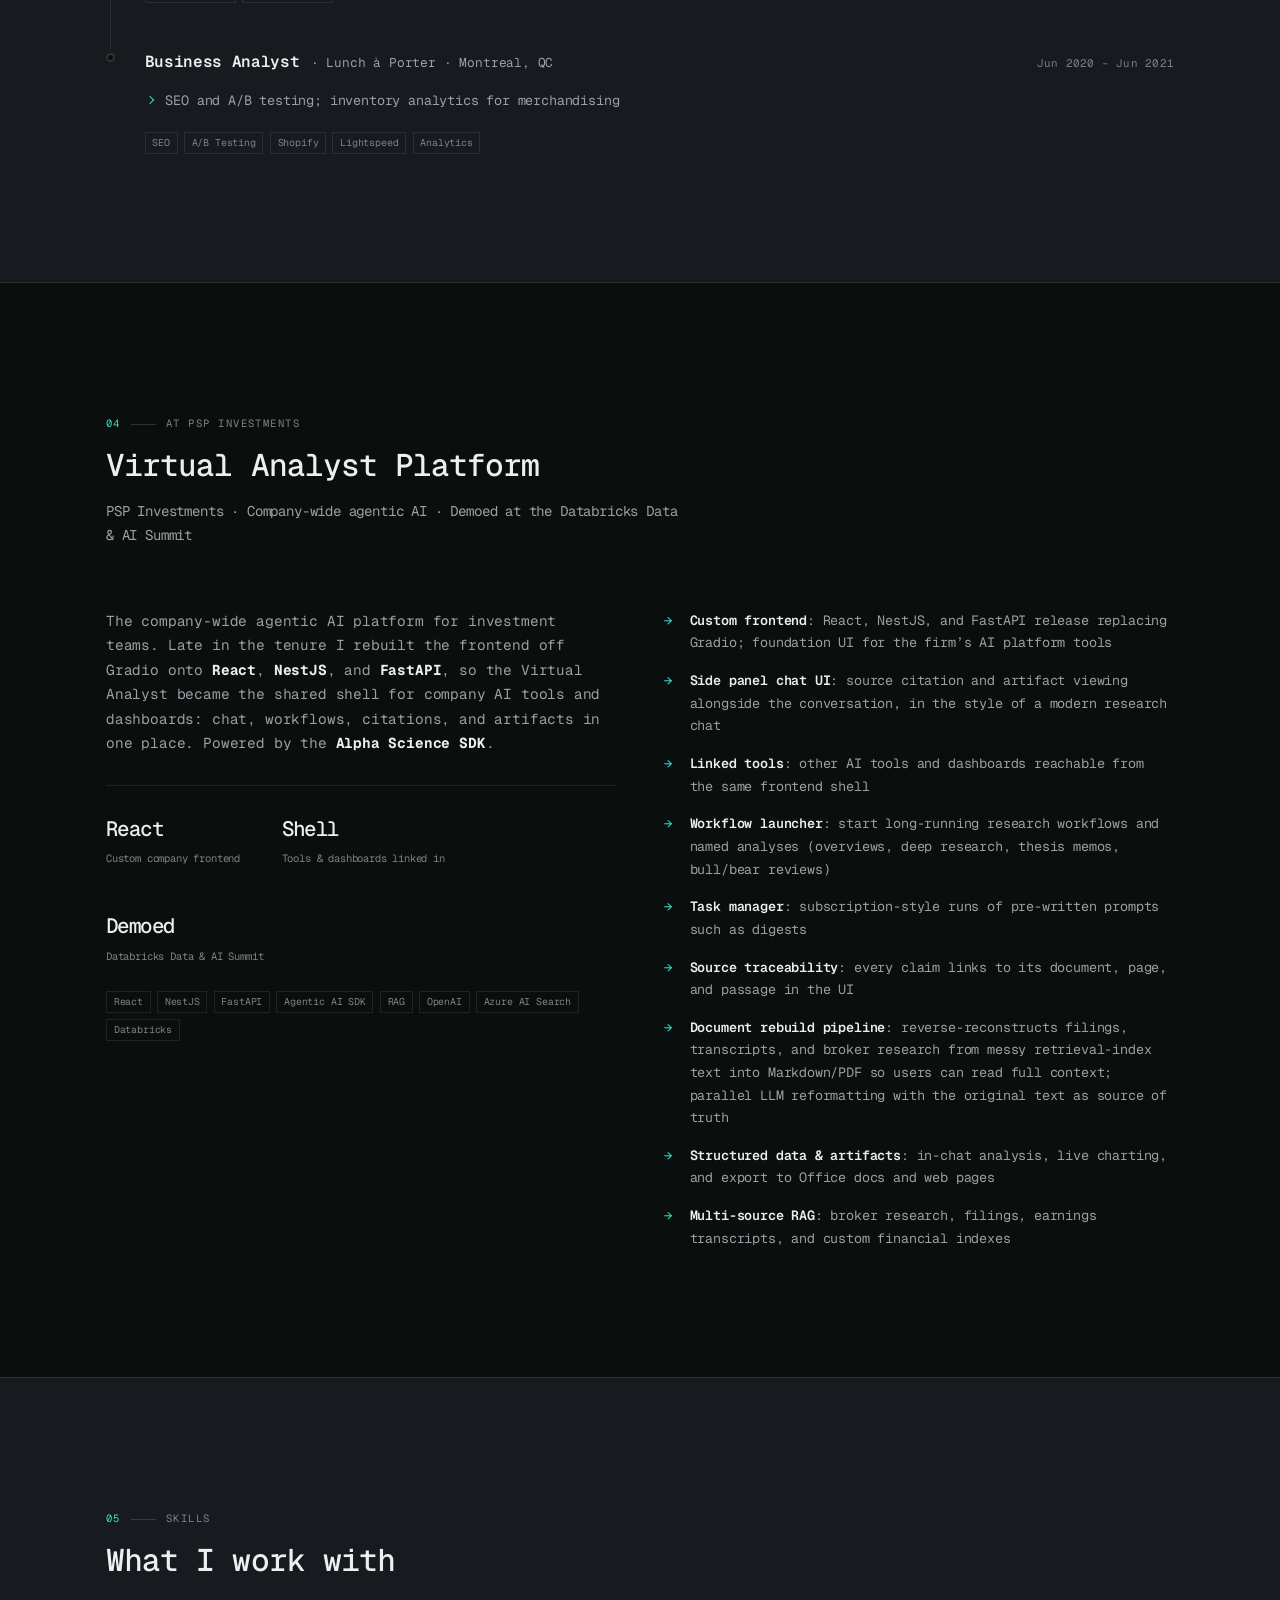
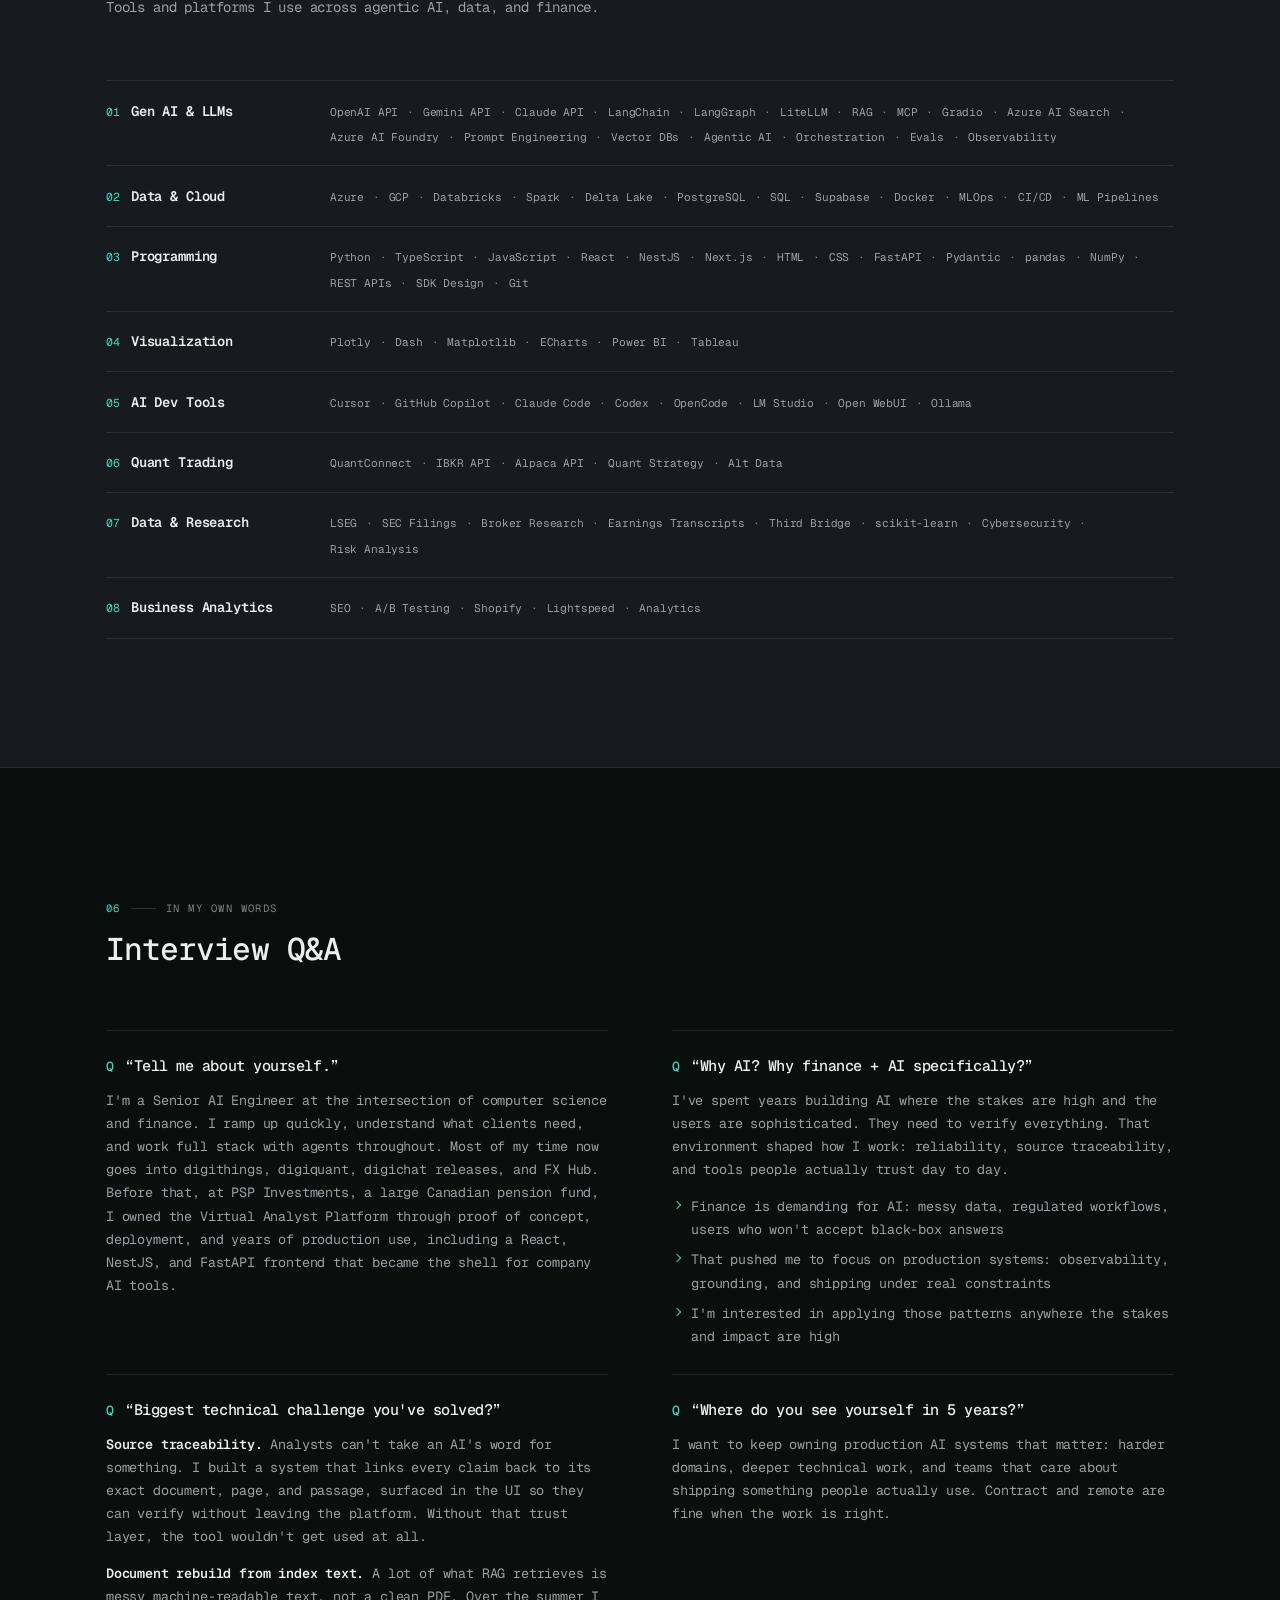
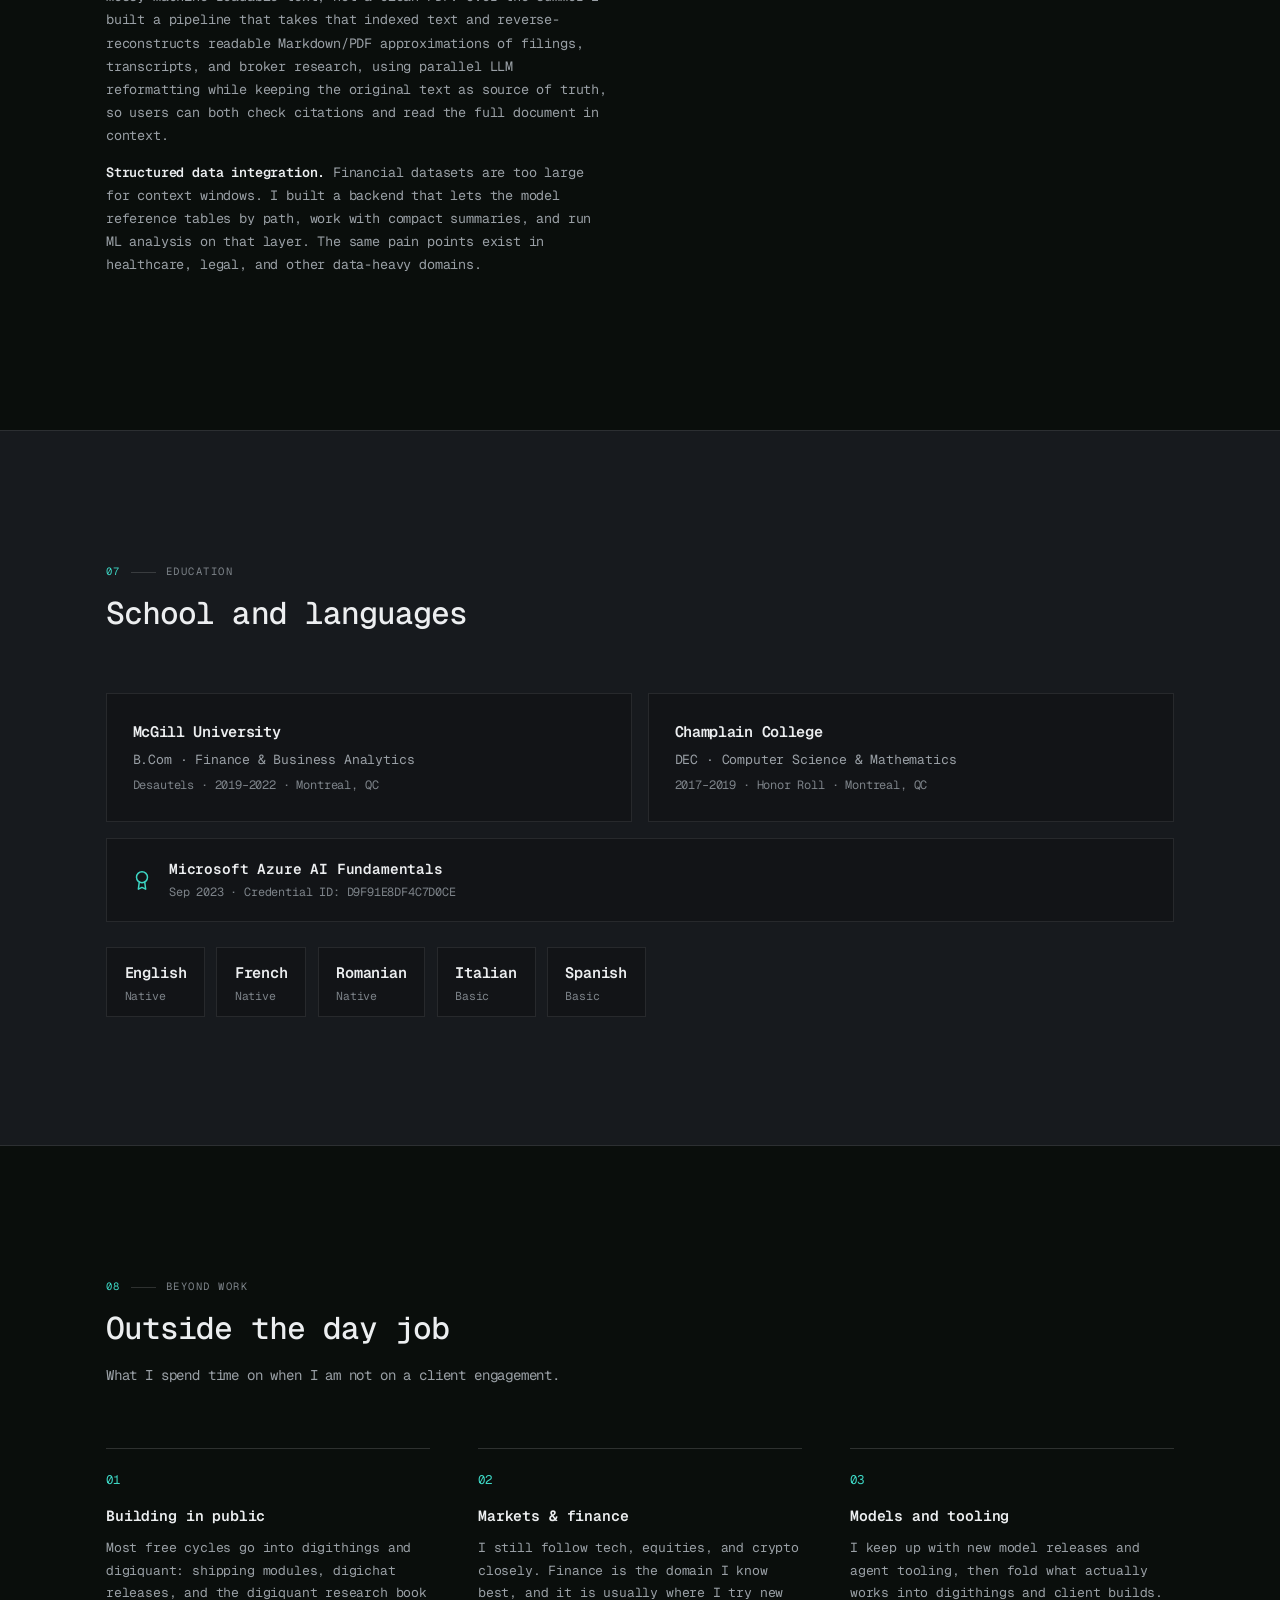
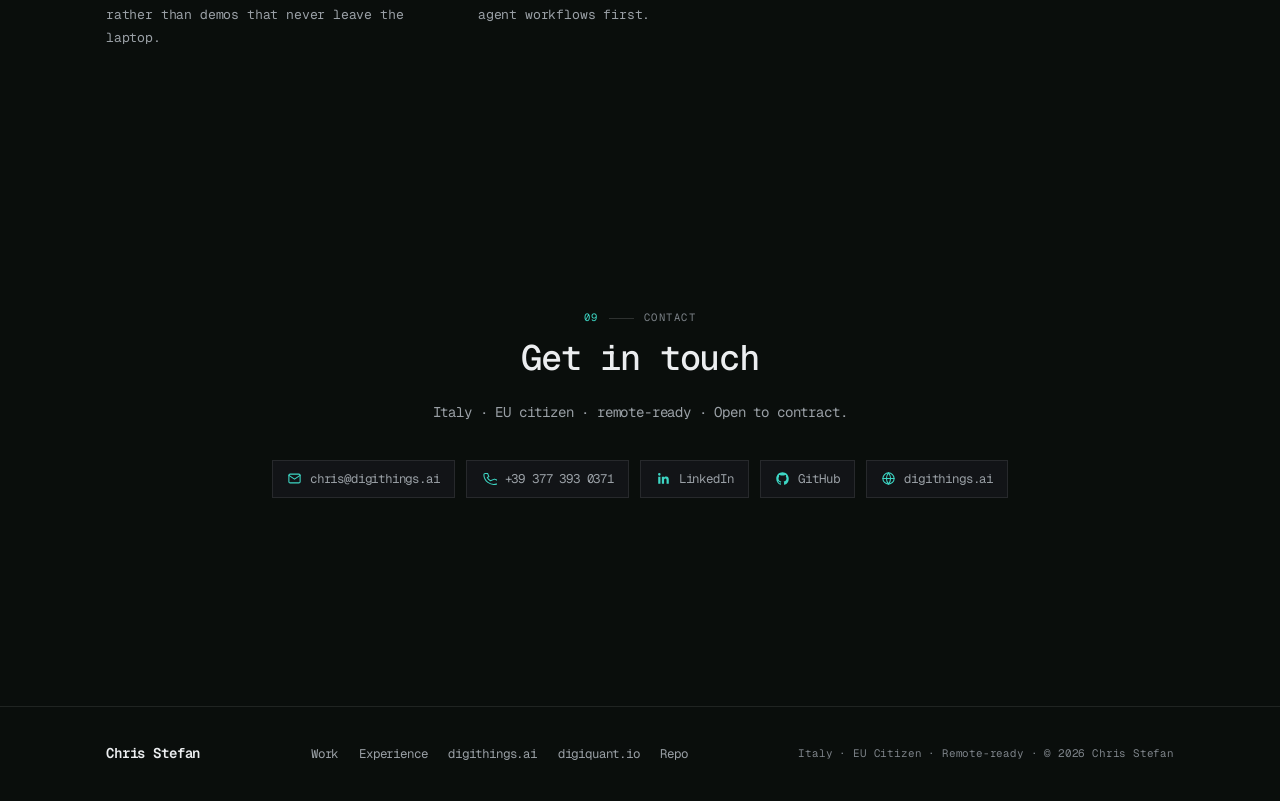
==== commit 288ad447: "feat: compact live digithings activity strip (#12) Move the work-section GitHub strip into repo-acti" ====
--- a/index.html
+++ b/index.html
@@ -317,101 +317,6 @@
 .feature-list strong { color: var(--ink); font-weight: 600; }
 .flagship-badges { margin-top: 1.6rem; }
 
-
-/* ── repo activity (live digithings strip) ──────────────────────────── */
-.repo-activity {
-  display: grid;
-  grid-template-columns: 1fr auto;
-  gap: 1.2rem 2rem;
-  align-items: end;
-  background: var(--surface);
-  border: 1px solid var(--hair);
-  border-radius: var(--r-md);
-  padding: 1.35rem 1.5rem;
-  margin-bottom: 1.4rem;
-}
-.repo-activity .ra-live { text-transform: none; letter-spacing: 0.02em; color: var(--ink-mute); }
-.repo-activity .ra-kicker {
-  font-family: var(--font-mono);
-  font-size: 0.72rem;
-  letter-spacing: 0.08em;
-  text-transform: uppercase;
-  color: var(--ink-mute);
-  margin-bottom: 0.85rem;
-}
-.repo-activity .ra-stats {
-  display: flex;
-  flex-wrap: wrap;
-  gap: clamp(1.2rem, 4vw, 2.4rem);
-}
-.repo-activity .ra-stat { display: flex; flex-direction: column; gap: 0.15rem; min-width: 5.5rem; }
-.repo-activity .ra-n {
-  font-family: var(--font-mono);
-  font-size: 1.2rem;
-  font-weight: 500;
-  letter-spacing: -0.03em;
-  color: var(--ink);
-  line-height: 1.1;
-}
-.repo-activity .ra-n.is-loading { color: var(--ink-mute); }
-.repo-activity .ra-l { font-size: 0.74rem; color: var(--ink-mute); }
-.repo-activity .ra-side {
-  display: flex;
-  flex-direction: column;
-  align-items: flex-end;
-  gap: 0.55rem;
-  text-align: right;
-}
-.repo-activity .ra-release {
-  font-family: var(--font-mono);
-  font-size: 0.78rem;
-  color: var(--ink-soft);
-}
-.repo-activity .ra-release strong { color: var(--ink); font-weight: 600; }
-.repo-activity .ra-link {
-  font-size: 0.85rem;
-  color: var(--accent);
-  font-weight: 500;
-}
-.repo-activity .ra-link:hover { text-decoration: underline; }
-.repo-activity .ra-recent {
-  grid-column: 1 / -1;
-  border-top: 1px solid var(--hair);
-  padding-top: 0.95rem;
-  margin-top: 0.2rem;
-}
-.repo-activity .ra-recent-label {
-  font-family: var(--font-mono);
-  font-size: 0.7rem;
-  letter-spacing: 0.08em;
-  text-transform: uppercase;
-  color: var(--ink-mute);
-  margin-bottom: 0.55rem;
-}
-.repo-activity .ra-pr-list {
-  display: flex;
-  flex-direction: column;
-  gap: 0.4rem;
-}
-.repo-activity .ra-pr-list li {
-  display: flex;
-  flex-wrap: wrap;
-  gap: 0.35rem 0.7rem;
-  font-size: 0.86rem;
-  color: var(--ink-soft);
-  line-height: 1.4;
-}
-.repo-activity .ra-pr-list a { color: var(--ink); }
-.repo-activity .ra-pr-list a:hover { color: var(--accent); }
-.repo-activity .ra-pr-meta {
-  font-family: var(--font-mono);
-  font-size: 0.72rem;
-  color: var(--ink-mute);
-}
-@media (max-width: 700px) {
-  .repo-activity { grid-template-columns: 1fr; }
-  .repo-activity .ra-side { align-items: flex-start; text-align: left; }
-}
 
 /* ── products / freelance cards ─────────────────────────────────────── */
 .product-grid { display: grid; grid-template-columns: 1fr 1fr; gap: 1.4rem; }
@@ -545,6 +450,7 @@
   * { scroll-behavior: auto !important; }
 }
 </style>
+<link rel="stylesheet" href="repo-activity/repo-activity.css">
 </head>
 <body>
 <div class="grain" aria-hidden="true"></div>
@@ -661,29 +567,29 @@
       <p>Open-source infra, product apps, digichat releases, and FX Hub. This is where I spend most of my time.</p>
     </div>
 
-    <div class="repo-activity reveal" id="repo-activity" aria-live="polite"
-         data-snapshot-commits="1567" data-snapshot-prs="983" data-snapshot-issues="388"
-         data-snapshot-release="digichat-v1.3.2 · 2026-08-25">
-      <div>
-        <div class="ra-kicker">digithings · last 30 days on main <span class="ra-live" data-stat="freshness">· updating…</span></div>
-        <div class="ra-stats">
-          <div class="ra-stat"><span class="ra-n" data-stat="commits">1,567</span><span class="ra-l">commits</span></div>
-          <div class="ra-stat"><span class="ra-n" data-stat="prs">983</span><span class="ra-l">PRs merged</span></div>
-          <div class="ra-stat"><span class="ra-n" data-stat="issues">388</span><span class="ra-l">issues closed</span></div>
-        </div>
-      </div>
-      <div class="ra-side">
-        <div class="ra-release">Latest release · <strong data-stat="release">digichat-v1.3.2 · 2026-08-25</strong></div>
-        <a class="ra-link" href="https://github.com/digithings-ai/digithings" target="_blank" rel="noopener">Browse the repo →</a>
-      </div>
-      <div class="ra-recent">
-        <div class="ra-recent-label">Shipped recently</div>
-        <ul class="ra-pr-list" data-stat="recent">
-          <li><a href="https://github.com/digithings-ai/digithings/pull/3187" target="_blank" rel="noopener">#3187 feat(digiquant): GET profile + Settings profile hydrate</a><span class="ra-pr-meta">2026-08-30</span></li>
-          <li><a href="https://github.com/digithings-ai/digithings/pull/3190" target="_blank" rel="noopener">#3190 chore(sync): module/digichat &lt;- develop</a><span class="ra-pr-meta">2026-08-30</span></li>
-        </ul>
-      </div>
-    </div>
+    <article class="ra ra-compact reveal" id="repo-activity" data-variant="compact" data-source="snapshot" aria-label="Repository activity">
+      <header class="ra-head">
+        <p class="ra-kicker">// last 30 days on main</p>
+        <p class="ra-stamp" data-stat="freshness">snapshot 2026-09-02</p>
+      </header>
+      <ul class="ra-metrics" role="list">
+        <li class="ra-metric"><span class="ra-n" data-stat="commits">1,981</span><span class="ra-l">commits</span></li>
+        <li class="ra-metric"><span class="ra-n" data-stat="prs">1,128</span><span class="ra-l">PRs merged</span></li>
+        <li class="ra-metric"><span class="ra-n" data-stat="issues">379</span><span class="ra-l">issues closed</span></li>
+      </ul>
+      <div class="ra-meta">
+        <p class="ra-release">latest <a href="https://github.com/digithings-ai/digithings/releases/tag/digichat-v1.4.0" target="_blank" rel="noreferrer" data-stat="release-url"><span data-stat="release">digichat-v1.4.0</span></a></p>
+        <a class="ra-repo" href="https://github.com/digithings-ai/digithings" target="_blank" rel="noreferrer">
+          <svg viewBox="0 0 24 24" width="13" height="13" fill="currentColor" aria-hidden="true"><path d="M12 .5C5.7.5.5 5.7.5 12c0 5.1 3.3 9.4 7.9 10.9.6.1.8-.2.8-.6v-2c-3.2.7-3.9-1.5-3.9-1.5-.5-1.3-1.3-1.7-1.3-1.7-1.1-.7.1-.7.1-.7 1.2.1 1.8 1.2 1.8 1.2 1 1.8 2.7 1.3 3.4 1 .1-.8.4-1.3.7-1.6-2.6-.3-5.3-1.3-5.3-5.8 0-1.3.5-2.3 1.2-3.1-.1-.3-.5-1.5.1-3.1 0 0 1-.3 3.3 1.2a11.5 11.5 0 0 1 6 0C17 4.7 18 5 18 5c.6 1.6.2 2.8.1 3.1.8.8 1.2 1.8 1.2 3.1 0 4.5-2.7 5.5-5.3 5.8.4.4.8 1.1.8 2.2v3.3c0 .4.2.7.8.6 4.6-1.5 7.9-5.8 7.9-10.9C23.5 5.7 18.3.5 12 .5z"/></svg>
+          browse the repo <span aria-hidden="true">→</span>
+        </a>
+      </div>
+      <ol class="ra-list" role="list" data-stat="recent">
+        <li class="ra-row"><a class="ra-num" href="https://github.com/digithings-ai/digithings/pull/3446" target="_blank" rel="noreferrer">#3446</a><span class="ra-title">promote: develop → main (rolling)</span><span class="ra-date">2026-09-02</span></li>
+        <li class="ra-row"><a class="ra-num" href="https://github.com/digithings-ai/digithings/pull/3436" target="_blank" rel="noreferrer">#3436</a><span class="ra-title">perf(root): faster review-coverage check + retire greek package paths</span><span class="ra-date">2026-09-02</span></li>
+        <li class="ra-row"><a class="ra-num" href="https://github.com/digithings-ai/digithings/pull/3444" target="_blank" rel="noreferrer">#3444</a><span class="ra-title">promote: develop → main (digichat 1.4.0)</span><span class="ra-date">2026-09-02</span></li>
+      </ol>
+    </article>
 
     <div class="product-grid">
 
@@ -1201,86 +1107,6 @@
   })();
 
 
-  // Live digithings repo activity (GitHub Search API, last 30 days)
-  (function () {
-    var root = document.getElementById('repo-activity');
-    if (!root) return;
-    var fmt = function (n) {
-      if (n == null || isNaN(n)) return '—';
-      try { return Number(n).toLocaleString('en-US'); } catch (e) { return String(n); }
-    };
-    var clean = function (s) {
-      return String(s || '').replace(/\u2014|\u2013/g, '-');
-    };
-    var setText = function (key, value) {
-      var nodes = root.querySelectorAll('[data-stat="' + key + '"]');
-      nodes.forEach(function (el) {
-        if (key === 'recent') return;
-        el.textContent = value;
-        el.classList.remove('is-loading');
-      });
-    };
-    var renderRecent = function (items) {
-      var list = root.querySelector('[data-stat="recent"]');
-      if (!list || !items || !items.length) return;
-      var filtered = items.filter(function (item) {
-        return !/\bkairos\b/i.test(item.title || '');
-      });
-      if (!filtered.length) filtered = items.slice(0, 5);
-      list.innerHTML = '';
-      filtered.slice(0, 5).forEach(function (item) {
-        var li = document.createElement('li');
-        var a = document.createElement('a');
-        a.href = item.html_url;
-        a.target = '_blank';
-        a.rel = 'noopener';
-        a.textContent = '#' + item.number + ' ' + clean(item.title);
-        var meta = document.createElement('span');
-        meta.className = 'ra-pr-meta';
-        meta.textContent = (item.closed_at || item.updated_at || '').slice(0, 10);
-        li.appendChild(a);
-        li.appendChild(meta);
-        list.appendChild(li);
-      });
-    };
-    var since = new Date();
-    since.setUTCDate(since.getUTCDate() - 30);
-    var sinceDay = since.toISOString().slice(0, 10);
-    var headers = { 'Accept': 'application/vnd.github+json' };
-
-    var fetchJson = function (url, extraHeaders) {
-      var h = Object.assign({}, headers, extraHeaders || {});
-      return fetch(url, { headers: h }).then(function (r) {
-        if (!r.ok) throw new Error('HTTP ' + r.status);
-        return r.json();
-      });
-    };
-
-    Promise.all([
-      fetchJson('https://api.github.com/search/commits?q=repo:digithings-ai/digithings+committer-date:>=' + sinceDay + '&per_page=1', { 'Accept': 'application/vnd.github.cloak-preview+json' }),
-      fetchJson('https://api.github.com/search/issues?q=repo:digithings-ai/digithings+is:pr+is:merged+merged:>=' + sinceDay + '&per_page=10&sort=updated'),
-      fetchJson('https://api.github.com/search/issues?q=repo:digithings-ai/digithings+is:issue+is:closed+closed:>=' + sinceDay + '&per_page=1'),
-      fetchJson('https://api.github.com/repos/digithings-ai/digithings/releases/latest')
-    ]).then(function (results) {
-      var commits = results[0];
-      var prs = results[1];
-      var issues = results[2];
-      var release = results[3];
-      setText('commits', fmt(commits && commits.total_count));
-      setText('prs', fmt(prs && prs.total_count));
-      setText('issues', fmt(issues && issues.total_count));
-      if (release && release.tag_name) {
-        var when = (release.published_at || '').slice(0, 10);
-        setText('release', release.tag_name + (when ? ' · ' + when : ''));
-      }
-      renderRecent(prs && prs.items);
-      setText('freshness', '· live');
-    }).catch(function () {
-      // Keep snapshot numbers already in the HTML; mark freshness.
-      setText('freshness', '· snapshot');
-    });
-  })();
-
   // reveal on scroll
   var els = document.querySelectorAll('.reveal, .stagger');
   if ('IntersectionObserver' in window) {
@@ -1295,5 +1121,6 @@
   }
 })();
 </script>
+<script src="repo-activity/repo-activity.js"></script>
 </body>
 </html>
--- a/repo-activity/repo-activity.css
+++ b/repo-activity/repo-activity.css
@@ -0,0 +1,143 @@
+/* Compact digithings activity strip — static Pages port of digiweb RepoActivity.
+   Uses the me-page token names (--hair, --surface, --font-mono, --accent, --ink*). */
+
+.ra-compact {
+  border: 1px solid var(--hair);
+  background: var(--surface);
+  padding: 1.15rem 1.25rem;
+  margin-bottom: 1.4rem;
+}
+
+.ra-kicker {
+  font-family: var(--font-mono);
+  font-size: 0.72rem;
+  letter-spacing: 0.04em;
+  color: var(--accent);
+}
+
+.ra-stamp {
+  font-family: var(--font-mono);
+  font-size: 0.72rem;
+  color: var(--ink-mute);
+}
+
+.ra-n {
+  font-family: var(--font-mono);
+  font-size: 1.15rem;
+  font-variant-numeric: tabular-nums;
+  letter-spacing: -0.03em;
+  color: var(--ink);
+  line-height: 1.1;
+}
+
+.ra-l {
+  font-family: var(--font-mono);
+  font-size: 0.74rem;
+  color: var(--ink-mute);
+}
+
+.ra-num {
+  font-family: var(--font-mono);
+  font-size: 0.78rem;
+  color: var(--accent);
+  text-underline-offset: 2px;
+}
+
+.ra-num:hover {
+  text-decoration: underline;
+}
+
+.ra-title {
+  flex: 1 1 12rem;
+  min-width: 0;
+  font-size: 0.92rem;
+  line-height: 1.45;
+  color: var(--ink-soft);
+}
+
+.ra-date {
+  font-family: var(--font-mono);
+  font-size: 0.7rem;
+  color: var(--ink-mute);
+  white-space: nowrap;
+}
+
+.ra-head,
+.ra-meta {
+  display: flex;
+  flex-wrap: wrap;
+  align-items: baseline;
+  justify-content: space-between;
+  gap: 0.4rem 1.1rem;
+}
+
+.ra-metrics {
+  display: flex;
+  flex-wrap: wrap;
+  gap: 0.85rem 1.6rem;
+  margin-top: 0.7rem;
+  list-style: none;
+  padding: 0;
+}
+
+.ra-metric {
+  display: flex;
+  flex-direction: column;
+  gap: 0.18rem;
+  min-width: 5.2rem;
+}
+
+.ra-meta {
+  margin-top: 0.95rem;
+}
+
+.ra-release {
+  font-family: var(--font-mono);
+  font-size: 0.78rem;
+  color: var(--ink-mute);
+}
+
+.ra-release a {
+  color: var(--ink);
+  text-underline-offset: 2px;
+}
+
+.ra-release a:hover {
+  color: var(--accent);
+  text-decoration: underline;
+}
+
+.ra-repo {
+  display: inline-flex;
+  align-items: center;
+  gap: 0.4rem;
+  font-family: var(--font-mono);
+  font-size: 0.78rem;
+  color: var(--ink-soft);
+}
+
+.ra-repo:hover {
+  color: var(--accent);
+}
+
+.ra-repo svg {
+  width: 13px;
+  height: 13px;
+  flex-shrink: 0;
+}
+
+.ra-list {
+  list-style: none;
+  padding: 0;
+  margin-top: 0.85rem;
+  border-top: 1px solid var(--hair);
+}
+
+.ra-row {
+  display: flex;
+  flex-wrap: wrap;
+  align-items: baseline;
+  gap: 0.25rem 0.7rem;
+  padding: 0.62rem 0;
+  border-bottom: 1px solid var(--hair);
+}
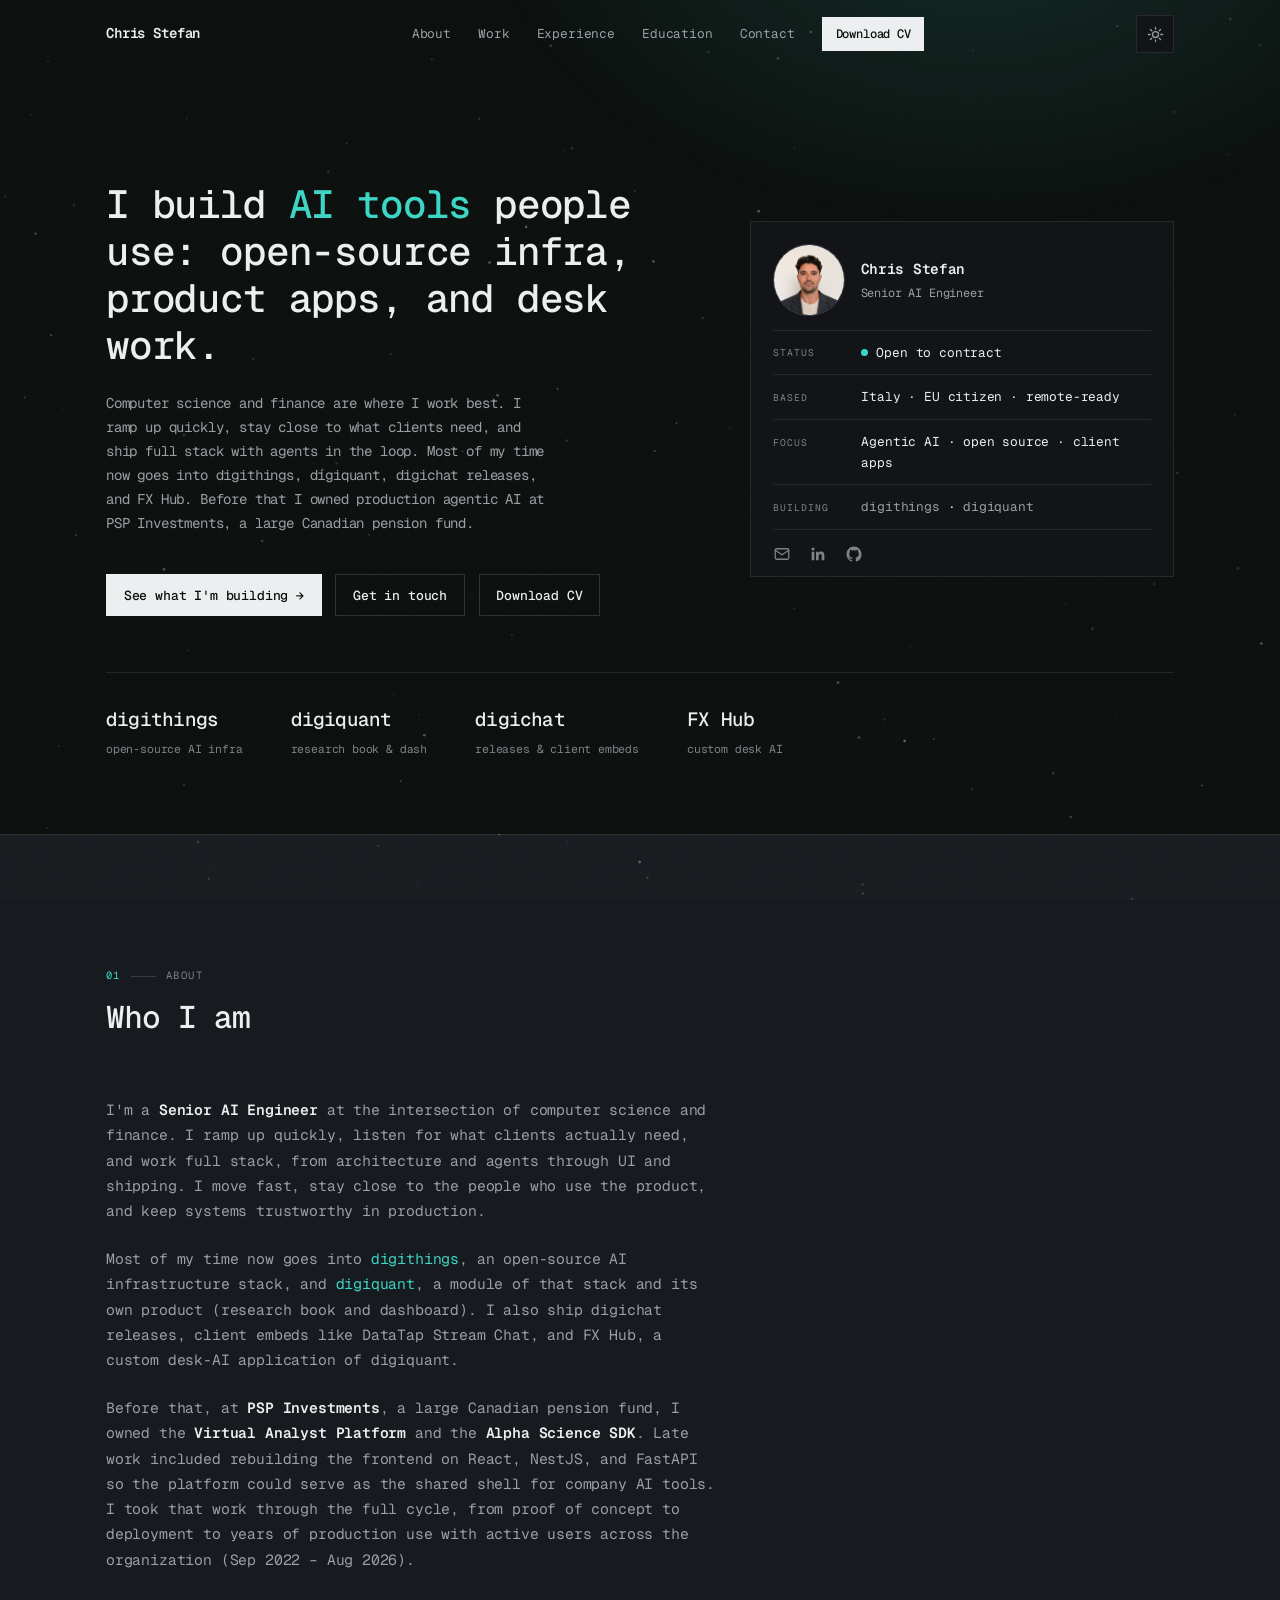
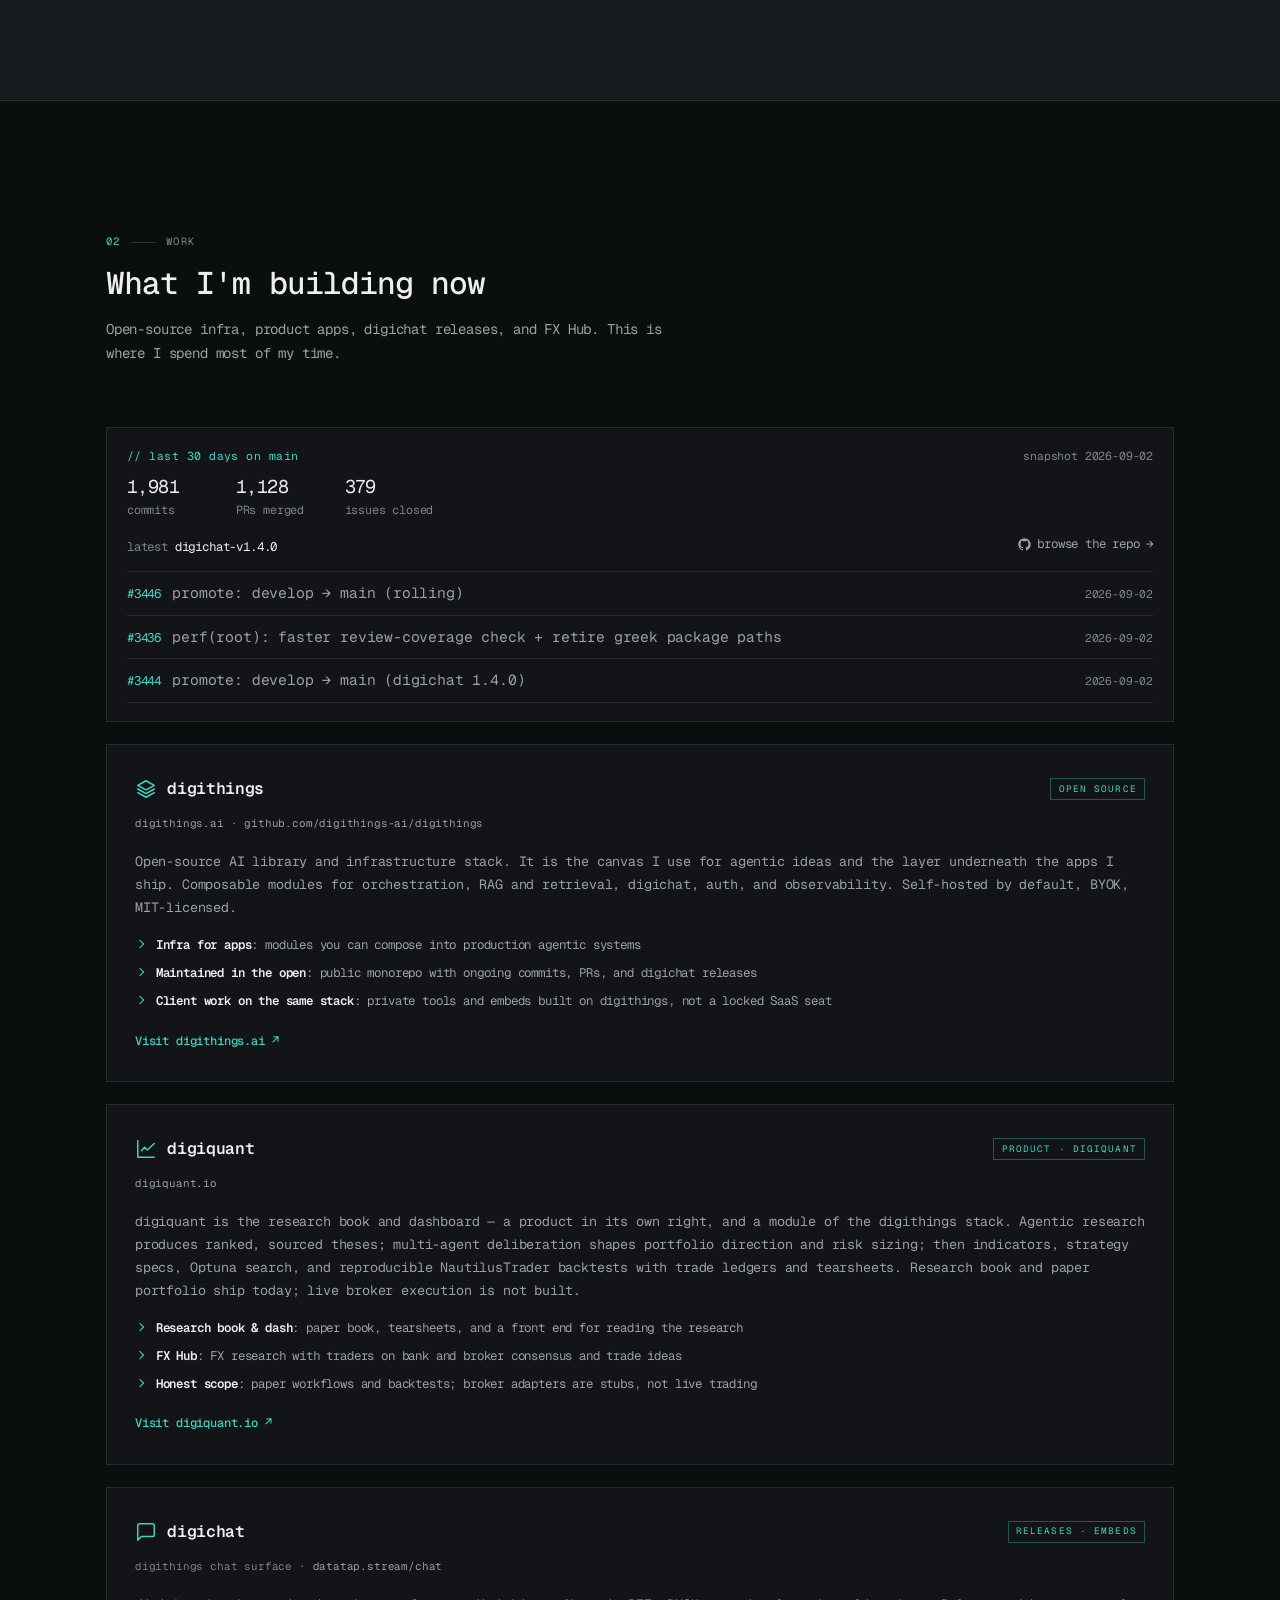
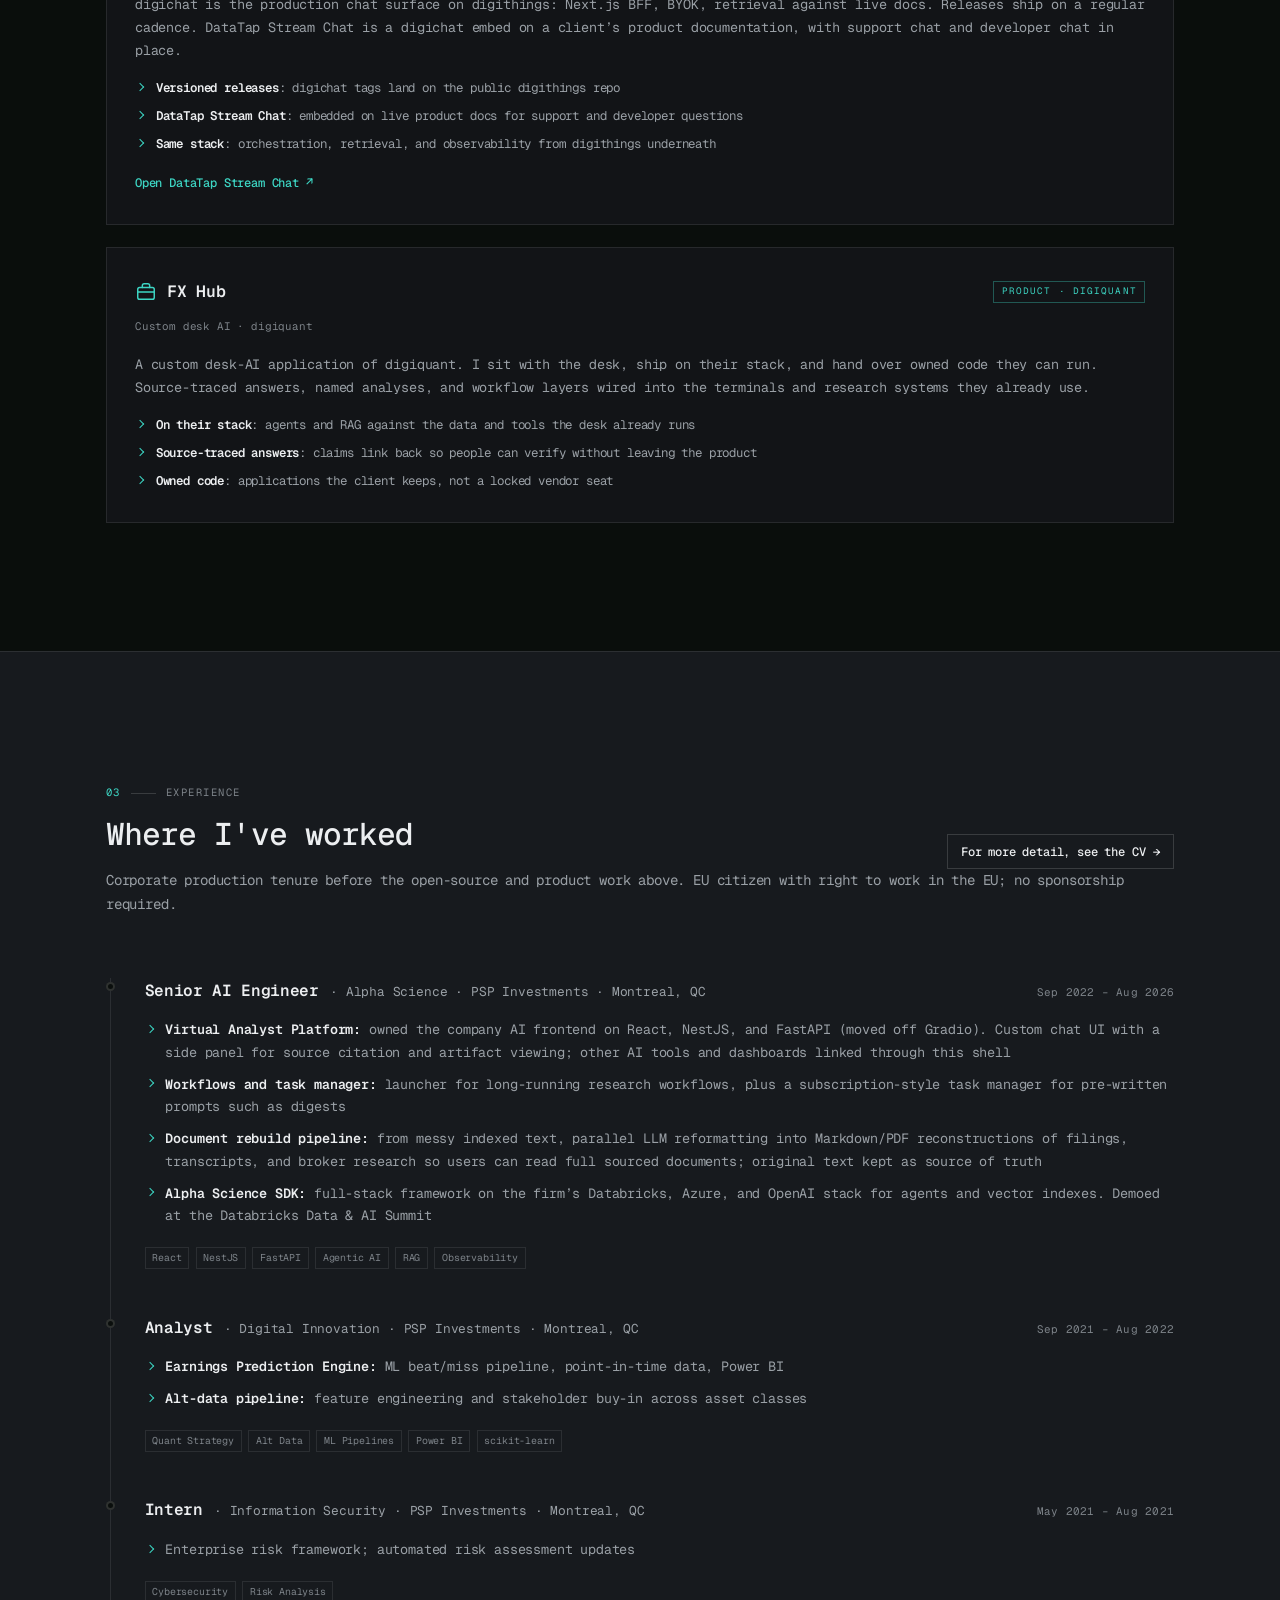
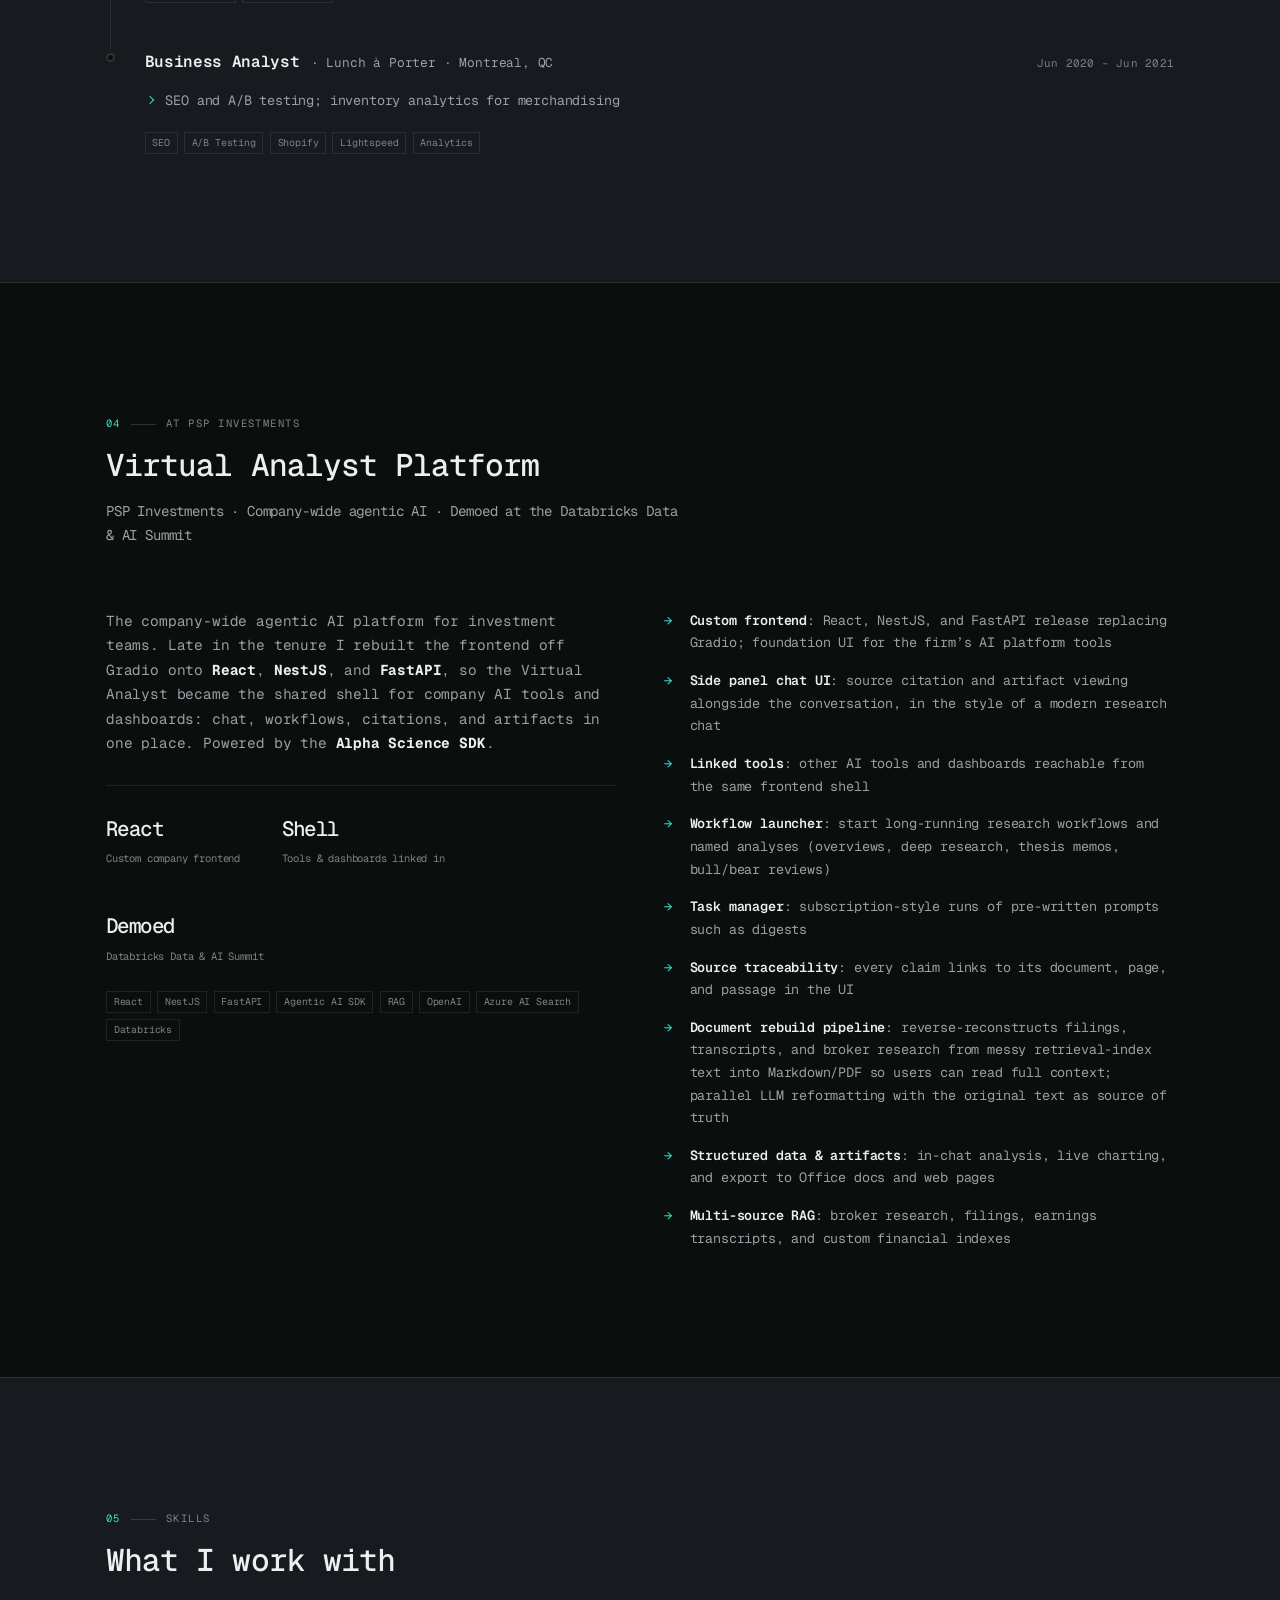
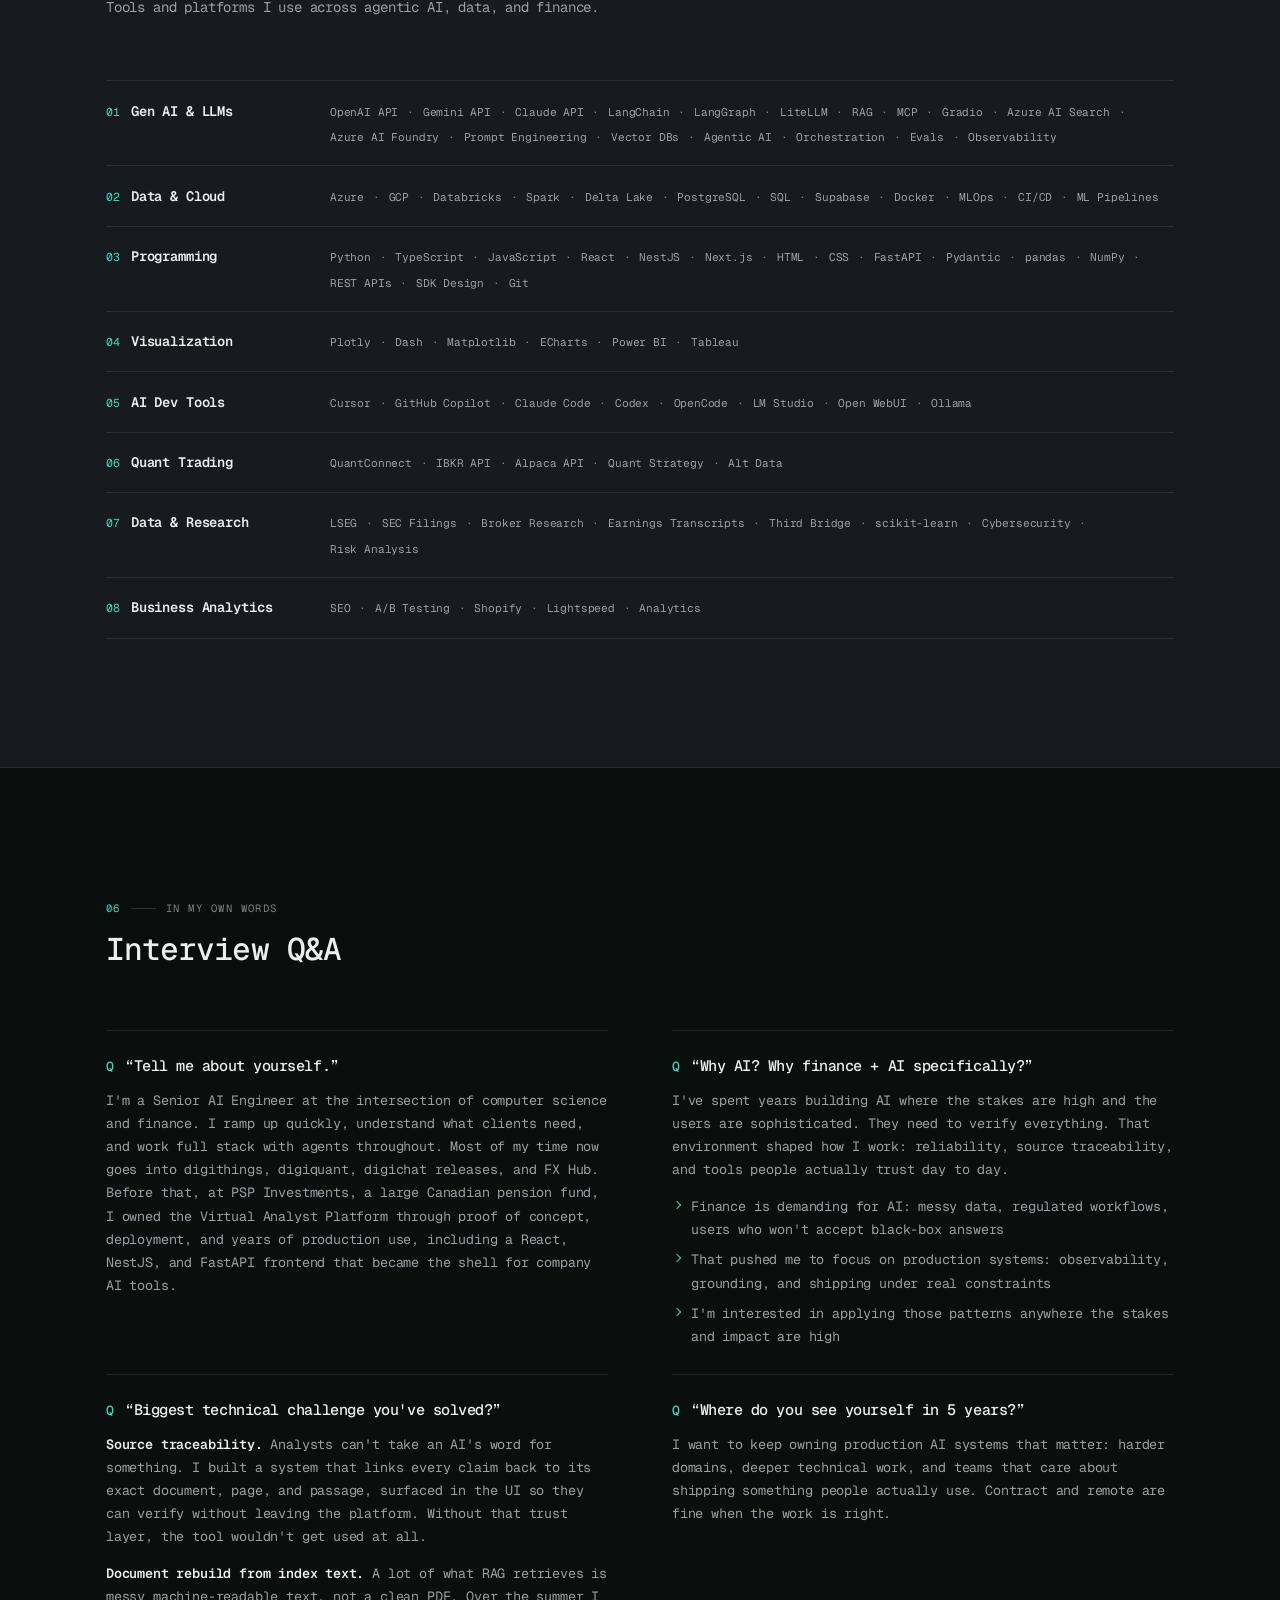
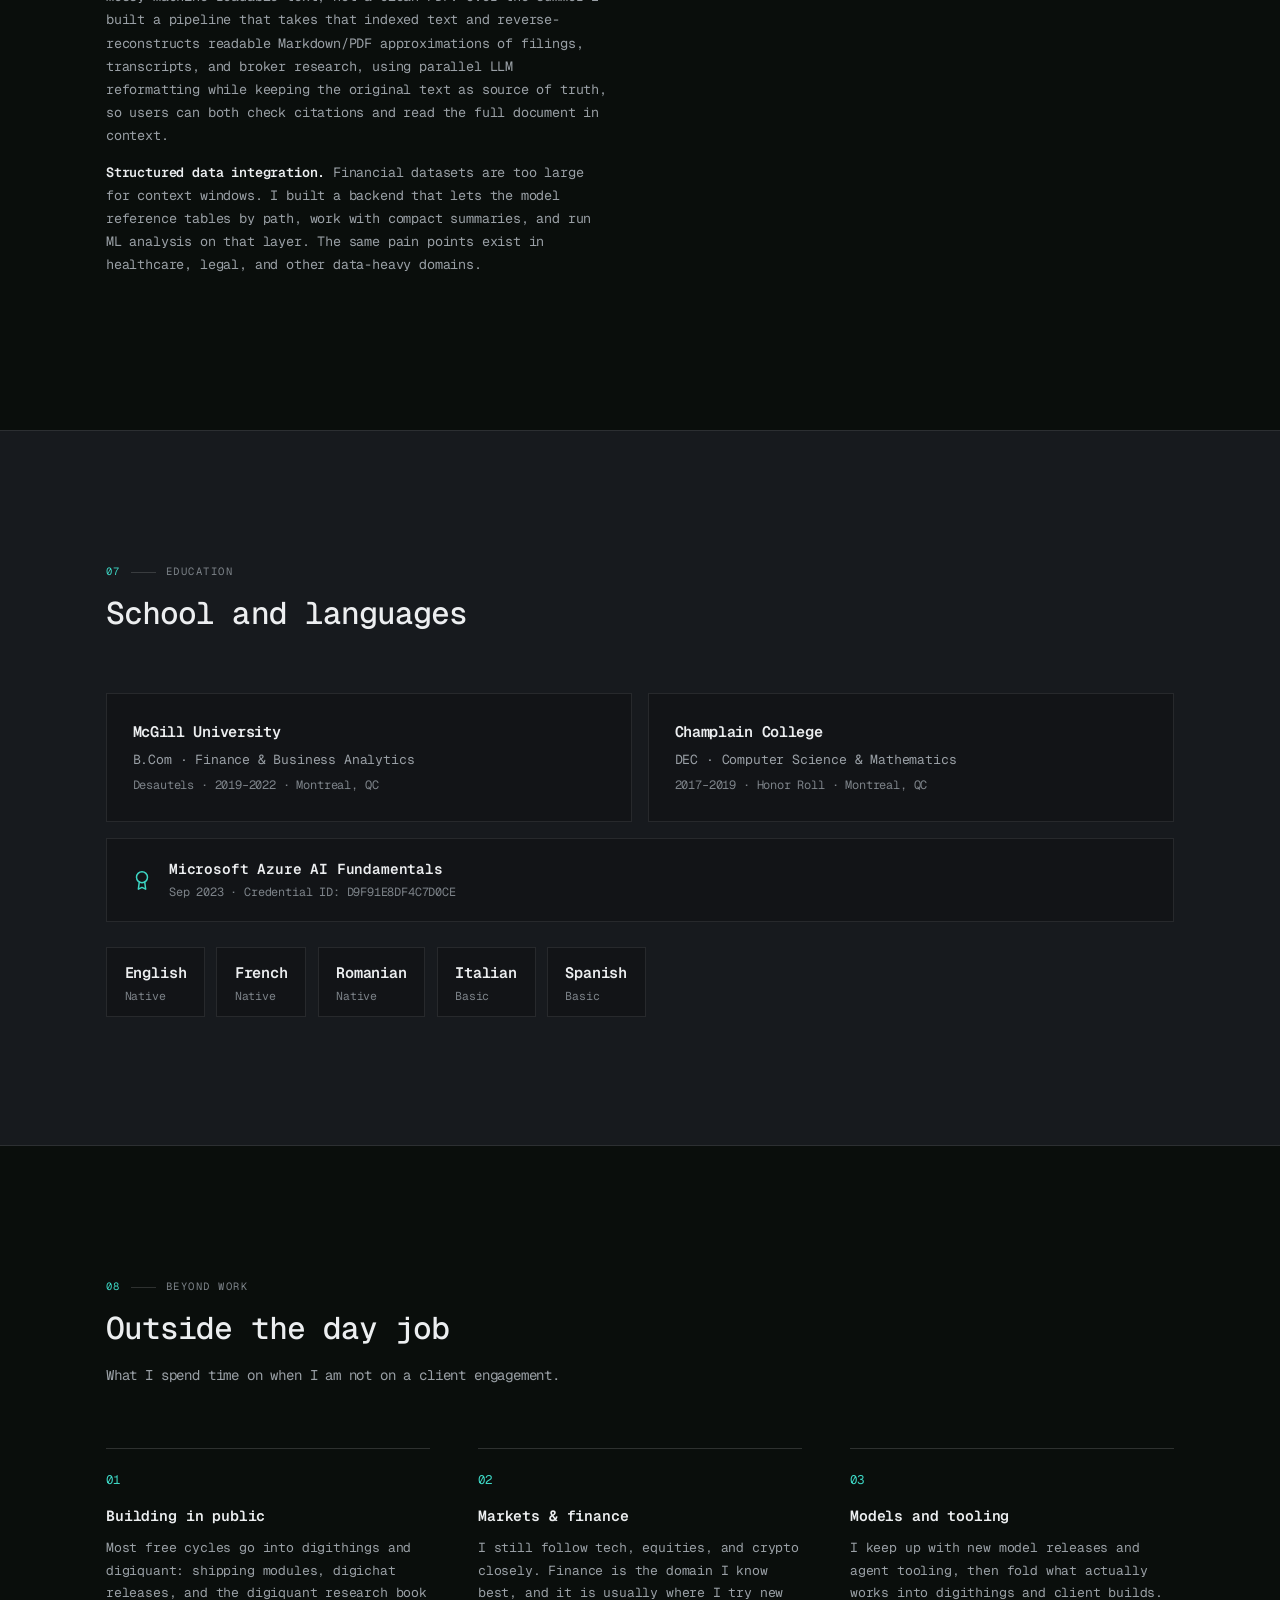
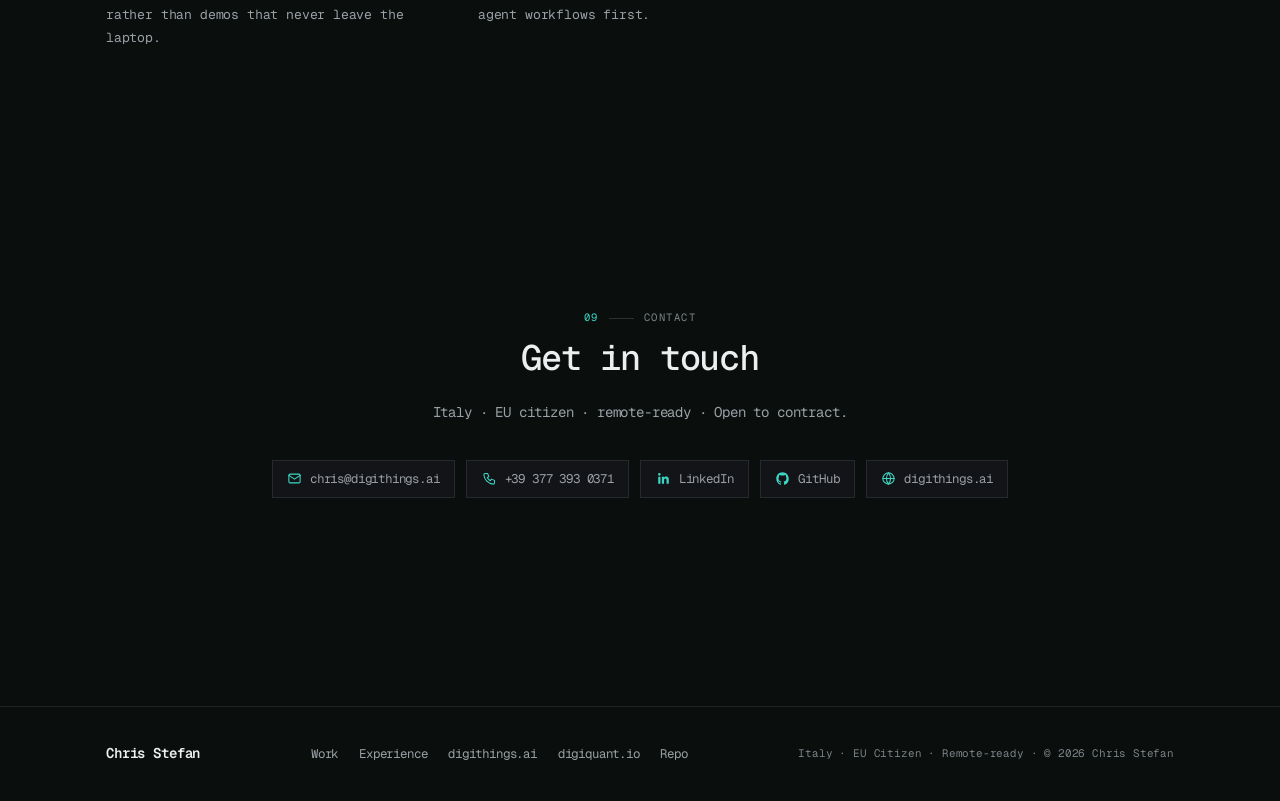
==== commit c4db3de0: "Fix clipped phone icon in contact pill The tel: handset path ran to x=25, past the 24×24 viewBox, so" ====
--- a/index.html
+++ b/index.html
@@ -397,8 +397,8 @@
 .contact-links { display: flex; flex-wrap: wrap; gap: 0.7rem; justify-content: center; }
 .contact-pill { display: inline-flex; align-items: center; gap: 0.5rem; background: var(--surface); border: 1px solid var(--hair); border-radius: 0; padding: 0.5rem 0.9rem; font-size: 0.78rem; color: var(--ink-soft); font-family: var(--font-mono); transition: color 0.18s var(--ease), border-color 0.18s var(--ease), transform 0.18s var(--ease); }
 .contact-pill:hover { color: var(--ink); border-color: var(--hair-2); transform: translateY(-2px); }
-.contact-pill .pi { color: var(--accent); display: inline-flex; width: 15px; height: 15px; }
-.contact-pill .pi svg { width: 100%; height: 100%; }
+.contact-pill .pi { color: var(--accent); display: inline-flex; width: 15px; height: 15px; overflow: visible; }
+.contact-pill .pi svg { width: 100%; height: 100%; overflow: visible; }
 .footer { border-top: 1px solid var(--hair); padding: 2.2rem 0; margin-top: clamp(3rem, 7vw, 5rem); }
 .footer-inner { display: flex; align-items: center; justify-content: space-between; gap: 1.5rem; flex-wrap: wrap; }
 .footer-meta { font-family: var(--font-mono); font-size: 0.68rem; color: var(--ink-mute); }
@@ -1008,7 +1008,7 @@
     <p class="tagline">Italy · EU citizen · remote-ready · Open to contract.</p>
     <div class="contact-links">
       <a href="mailto:chris@digithings.ai" class="contact-pill"><span class="pi" aria-hidden="true"><svg viewBox="0 0 24 24" fill="none" stroke="currentColor" stroke-width="1.7" stroke-linecap="round" stroke-linejoin="round"><rect x="3" y="5" width="18" height="14" rx="2"/><path d="m3 7 9 6 9-6"/></svg></span> chris@digithings.ai</a>
-      <a href="tel:+393773930371" class="contact-pill"><span class="pi" aria-hidden="true"><svg viewBox="0 0 24 24" fill="none" stroke="currentColor" stroke-width="1.7" stroke-linecap="round" stroke-linejoin="round"><path d="M5 4h4l2 5-2.5 1.5a11 11 0 0 0 5 5L20 13l5 2v4a2 2 0 0 1-2 2A16 16 0 0 1 3 6a2 2 0 0 1 2-2Z"/></svg></span> +39 377 393 0371</a>
+      <a href="tel:+393773930371" class="contact-pill"><span class="pi" aria-hidden="true"><svg viewBox="0 0 24 24" fill="none" stroke="currentColor" stroke-width="1.7" stroke-linecap="round" stroke-linejoin="round"><path d="M5 4h4l2 5-2.5 1.5a11 11 0 0 0 5 5l1.5-2.5 5 2v4a2 2 0 0 1-2 2A16 16 0 0 1 3 6a2 2 0 0 1 2-2Z"/></svg></span> +39 377 393 0371</a>
       <a href="https://linkedin.com/in/chris-stefan" target="_blank" rel="noopener" class="contact-pill"><span class="pi" aria-hidden="true"><svg viewBox="0 0 24 24" fill="currentColor"><path d="M20.45 20.45h-3.55v-5.57c0-1.33-.03-3.04-1.85-3.04-1.86 0-2.14 1.44-2.14 2.94v5.67H9.35V9h3.41v1.56h.05c.48-.9 1.64-1.85 3.37-1.85 3.6 0 4.27 2.37 4.27 5.46v6.28ZM5.34 7.43a2.06 2.06 0 1 1 0-4.12 2.06 2.06 0 0 1 0 4.12ZM7.12 20.45H3.55V9h3.57v11.45Z"/></svg></span> LinkedIn</a>
       <a href="https://github.com/chrizefan" target="_blank" rel="noopener" class="contact-pill"><span class="pi" aria-hidden="true"><svg viewBox="0 0 24 24" fill="currentColor"><path d="M12 2C6.48 2 2 6.58 2 12.25c0 4.53 2.87 8.37 6.84 9.73.5.1.68-.22.68-.49l-.01-1.7c-2.78.62-3.37-1.37-3.37-1.37-.45-1.18-1.11-1.5-1.11-1.5-.91-.64.07-.62.07-.62 1 .07 1.53 1.06 1.53 1.06.9 1.57 2.34 1.12 2.91.86.09-.66.35-1.12.63-1.38-2.22-.26-4.55-1.14-4.55-5.06 0-1.12.39-2.03 1.03-2.75-.1-.26-.45-1.3.1-2.71 0 0 .84-.28 2.75 1.05a9.36 9.36 0 0 1 5 0c1.91-1.33 2.75-1.05 2.75-1.05.55 1.41.2 2.45.1 2.71.64.72 1.03 1.63 1.03 2.75 0 3.93-2.34 4.79-4.57 5.05.36.32.68.94.68 1.9l-.01 2.82c0 .27.18.59.69.49A10.26 10.26 0 0 0 22 12.25C22 6.58 17.52 2 12 2Z"/></svg></span> GitHub</a>
       <a href="https://digithings.ai" target="_blank" rel="noopener" class="contact-pill"><span class="pi" aria-hidden="true"><svg viewBox="0 0 24 24" fill="none" stroke="currentColor" stroke-width="1.7" stroke-linecap="round" stroke-linejoin="round"><circle cx="12" cy="12" r="9"/><path d="M3 12h18M12 3a14 14 0 0 1 0 18M12 3a14 14 0 0 0 0 18"/></svg></span> digithings.ai</a>
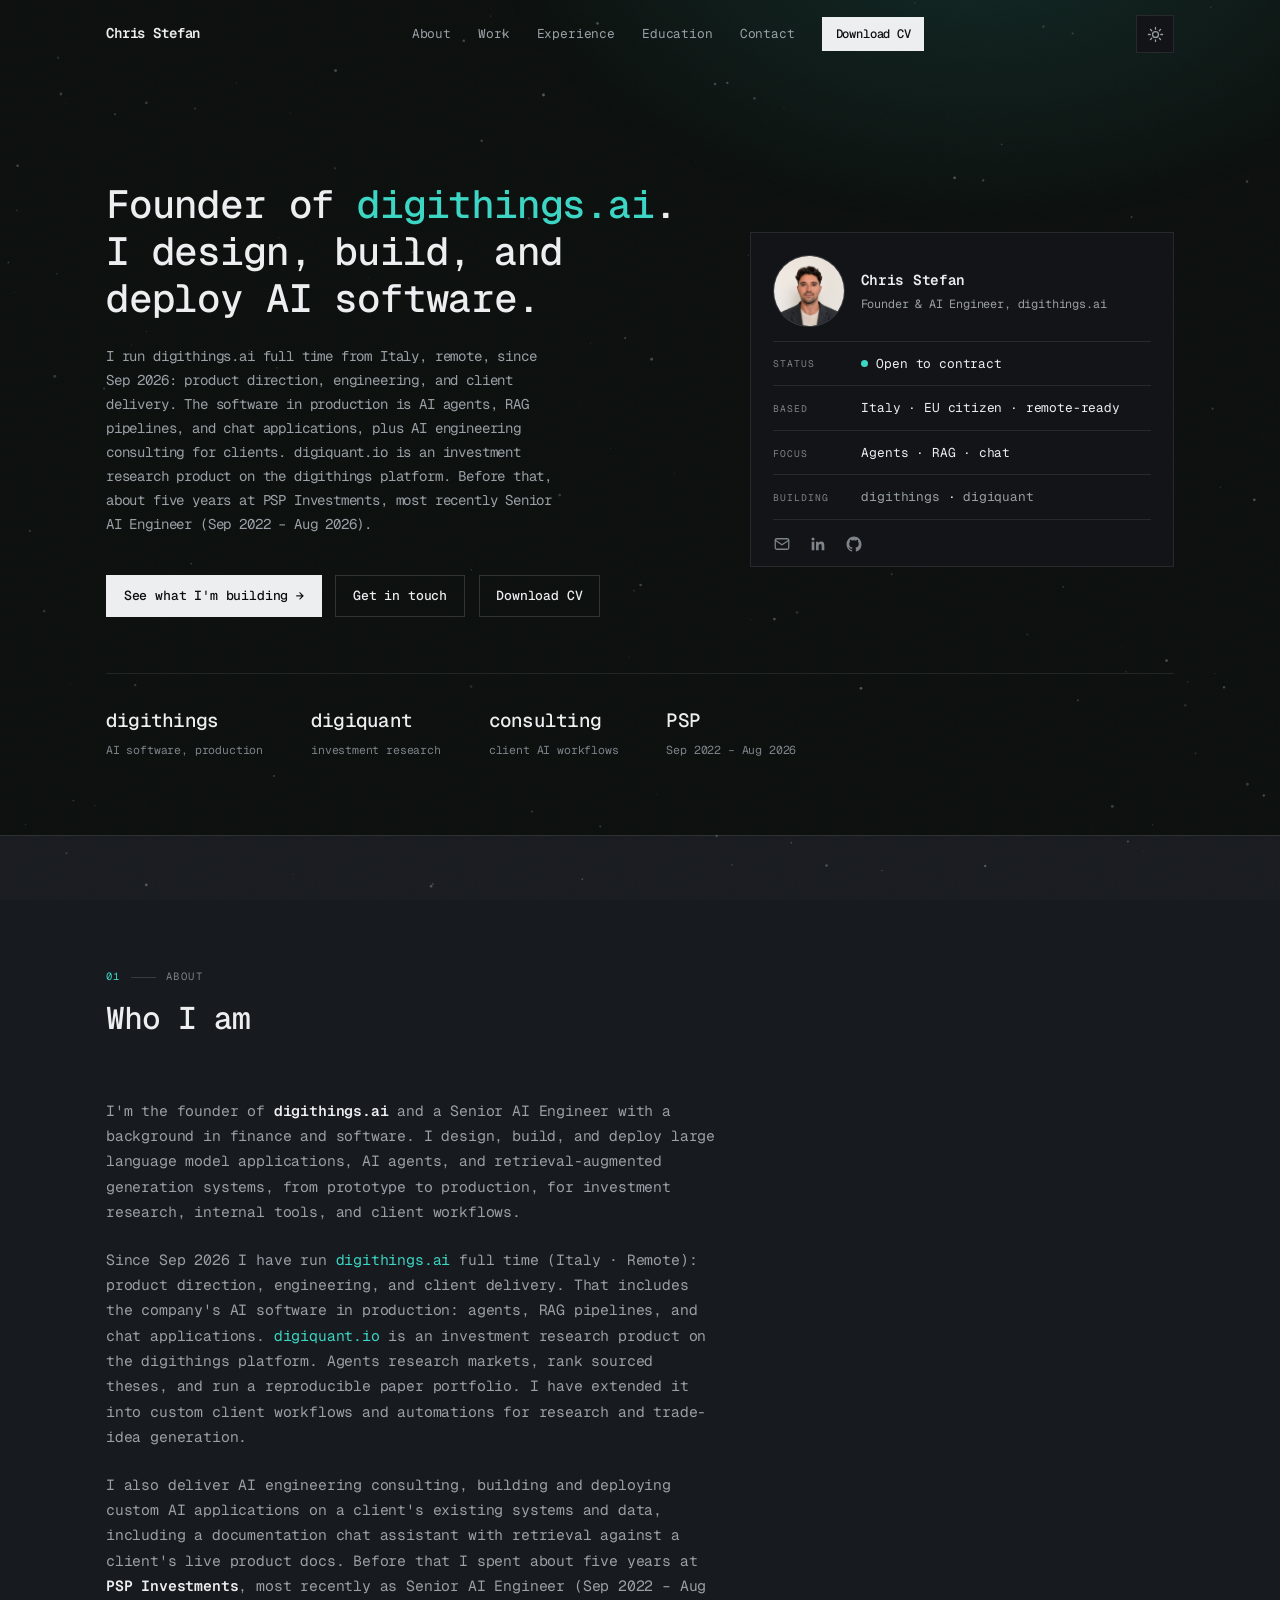
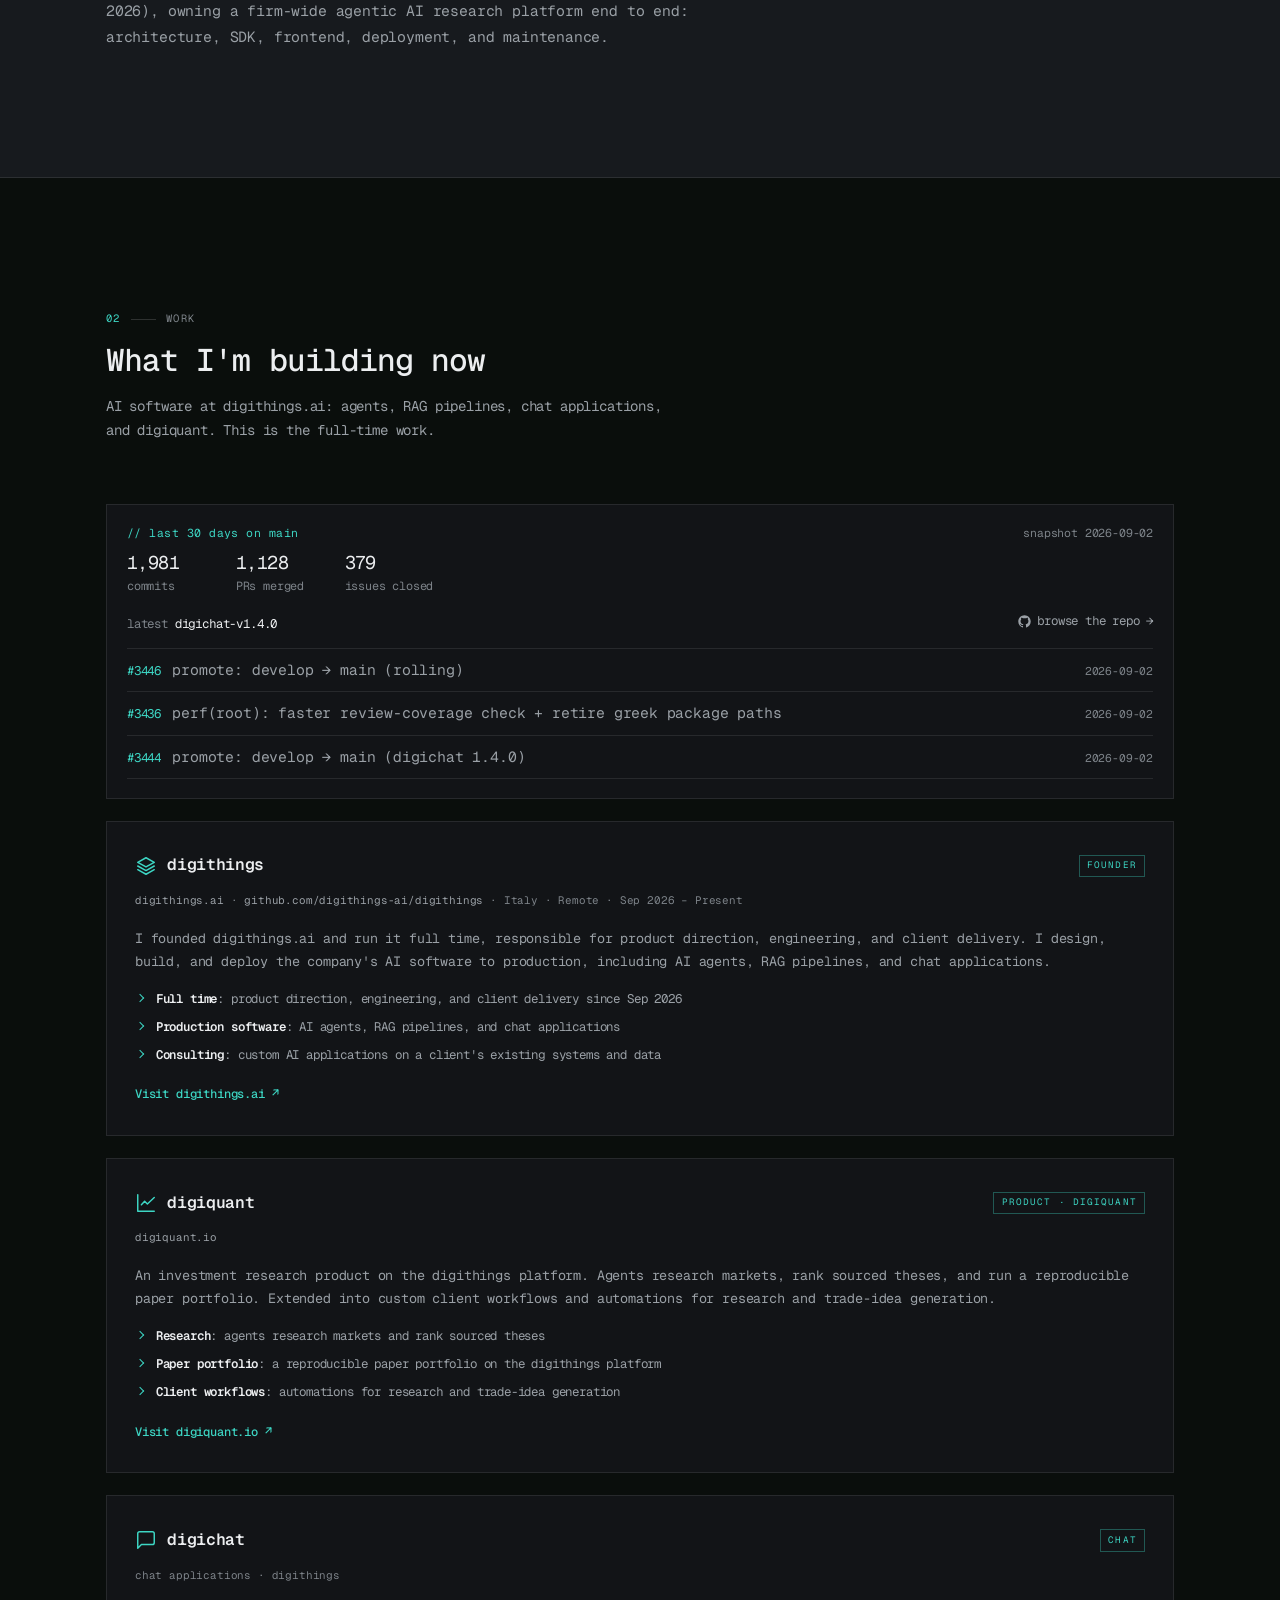
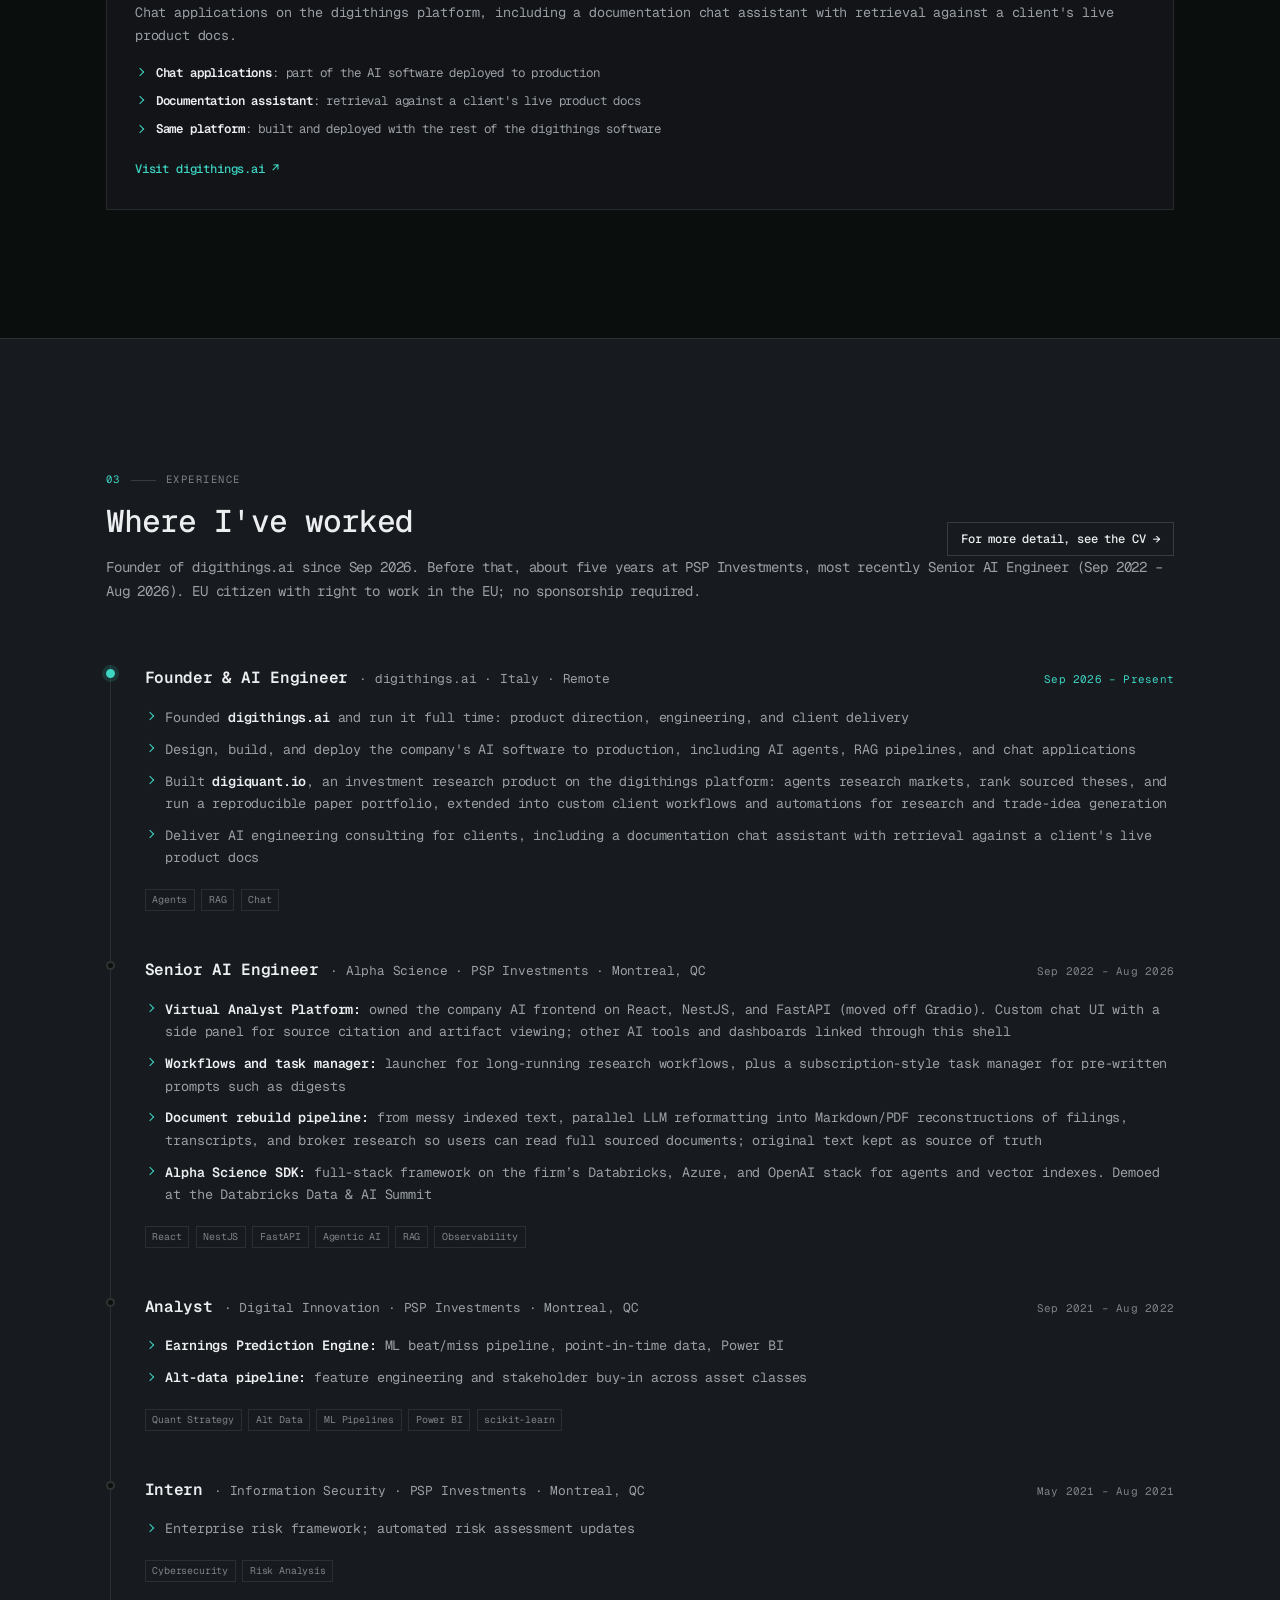
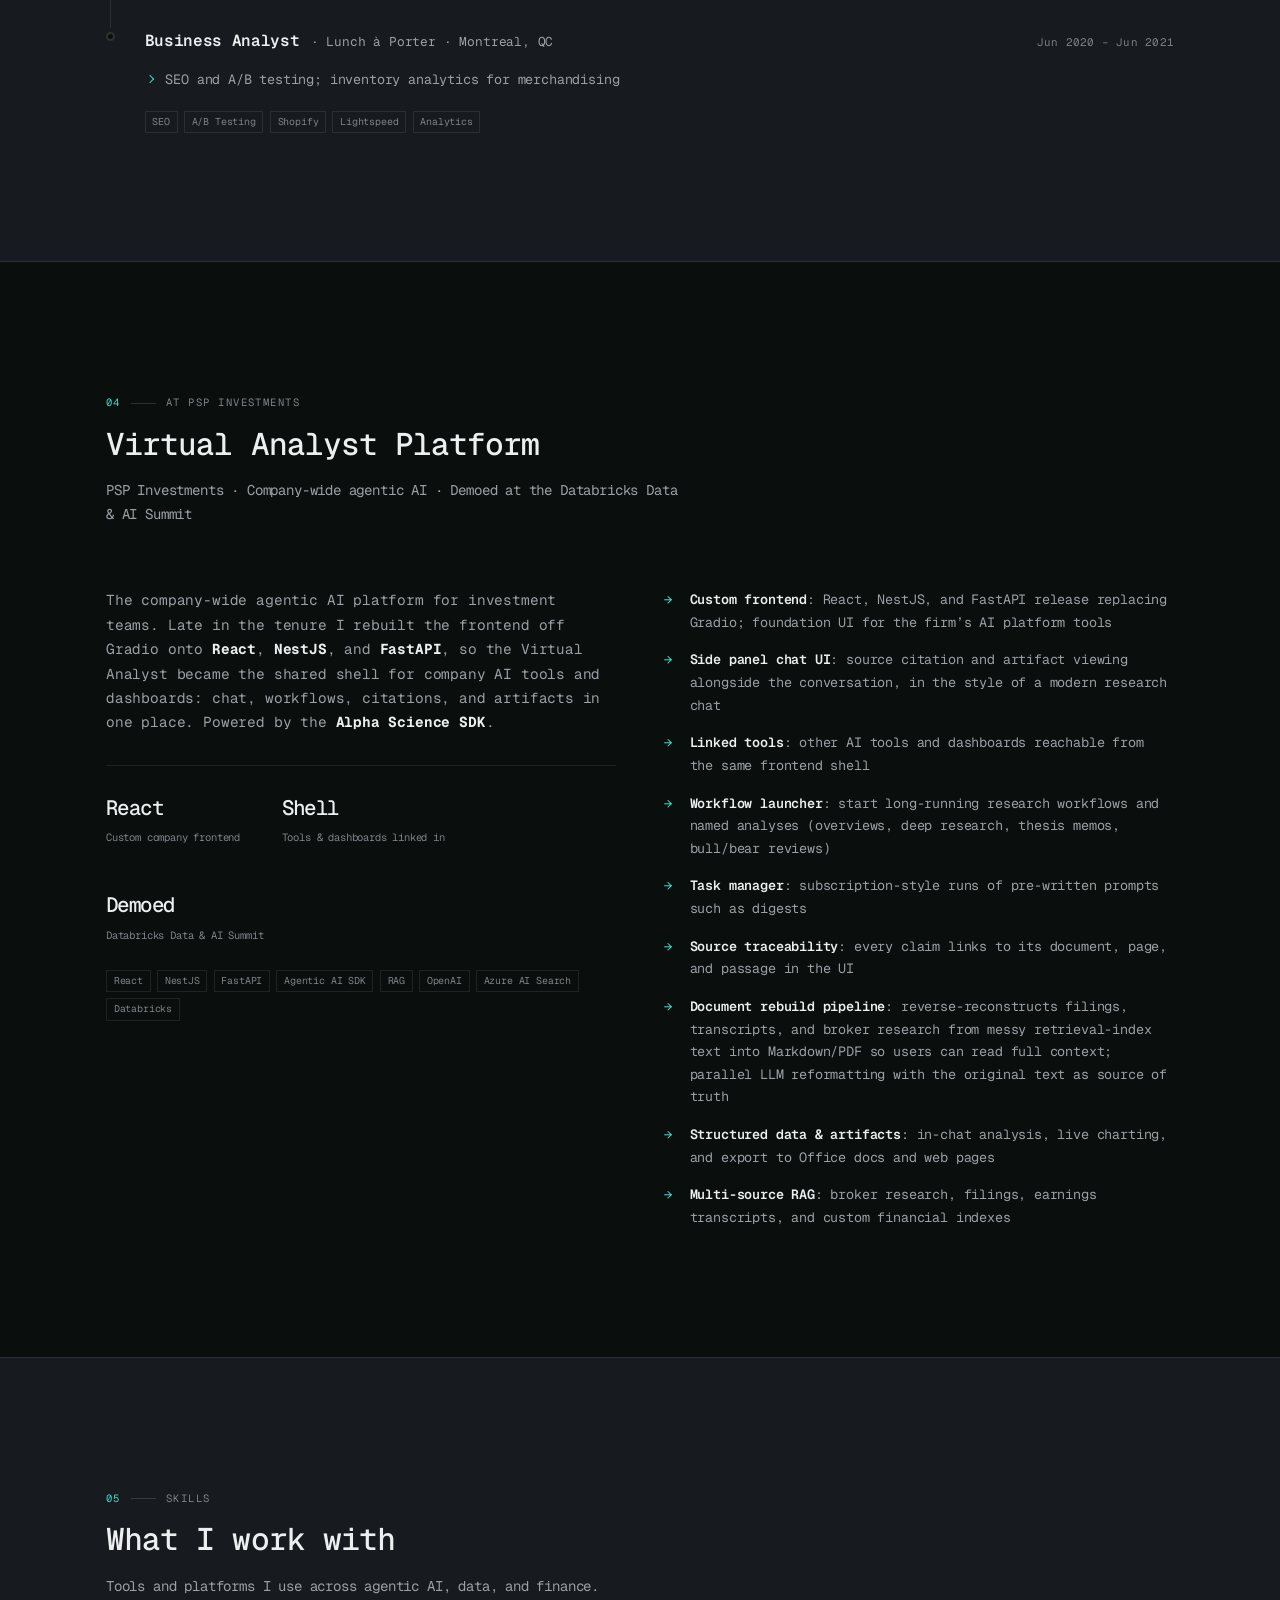
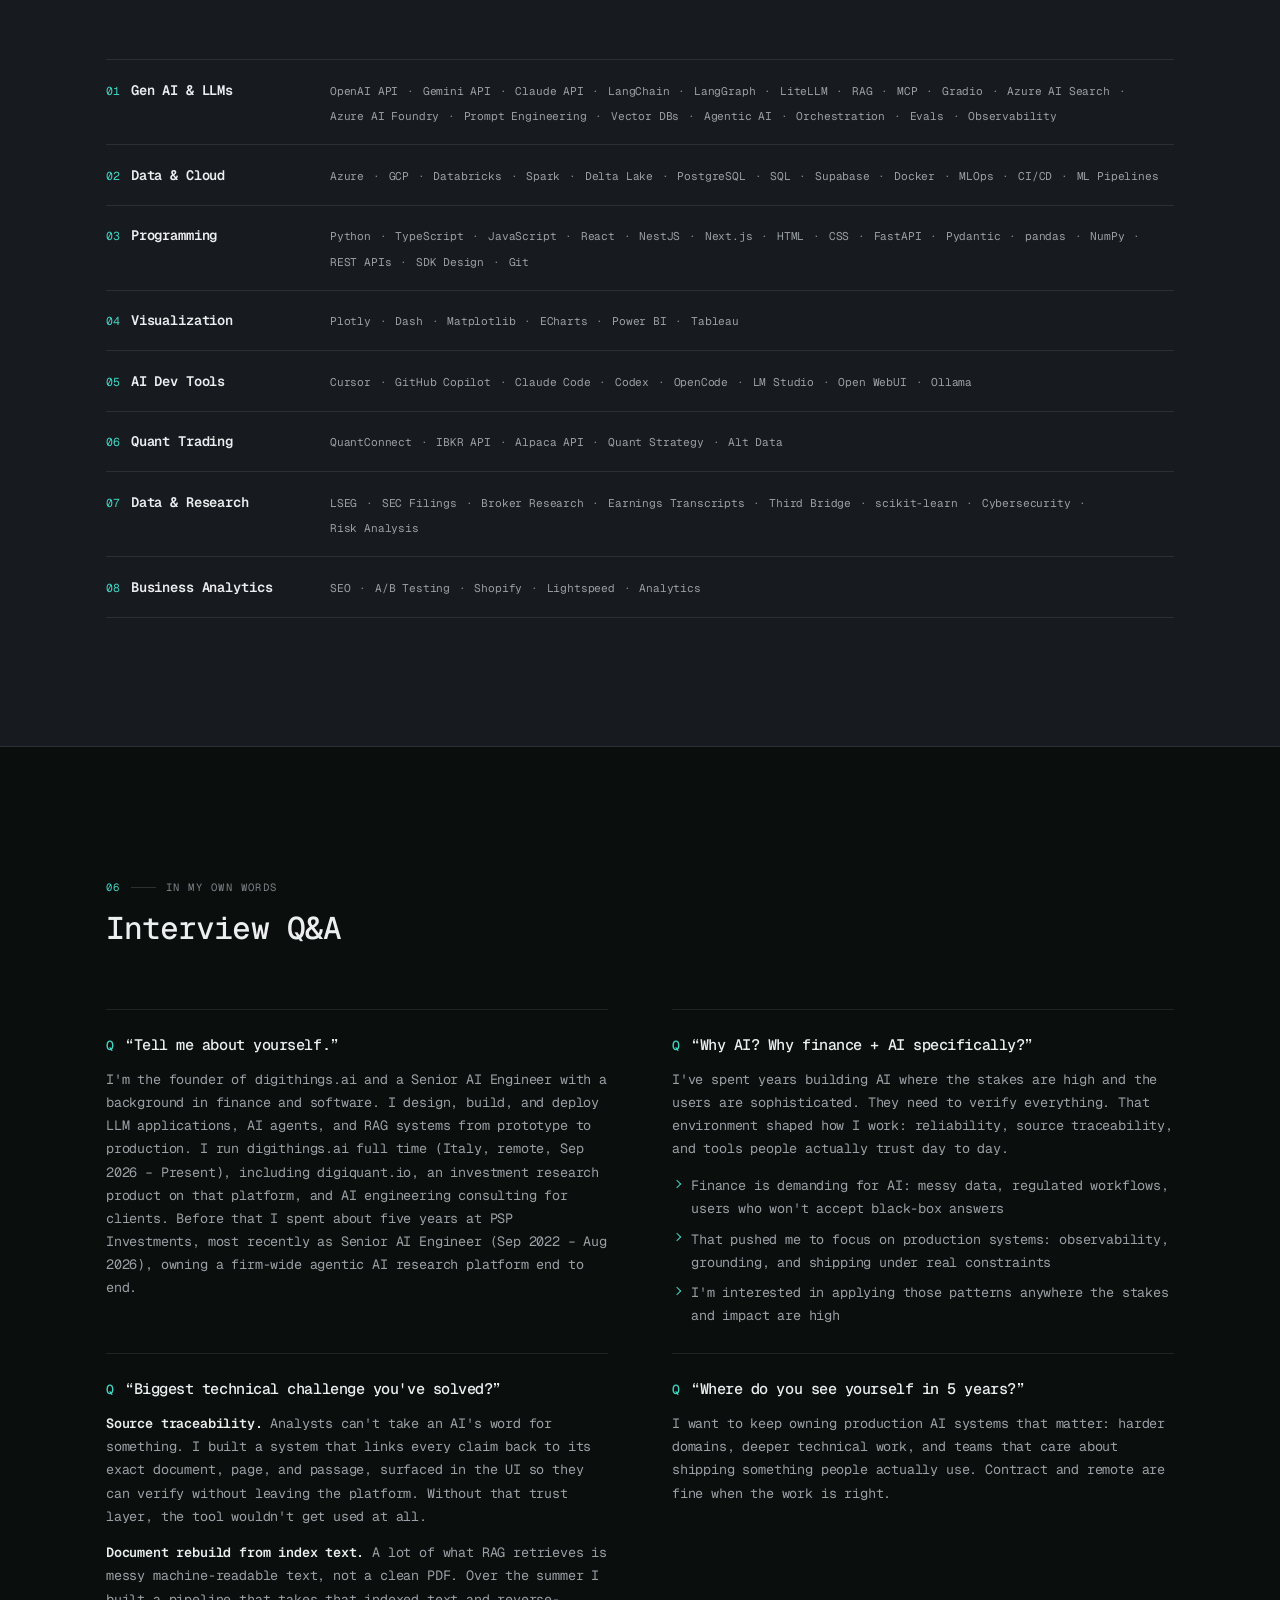
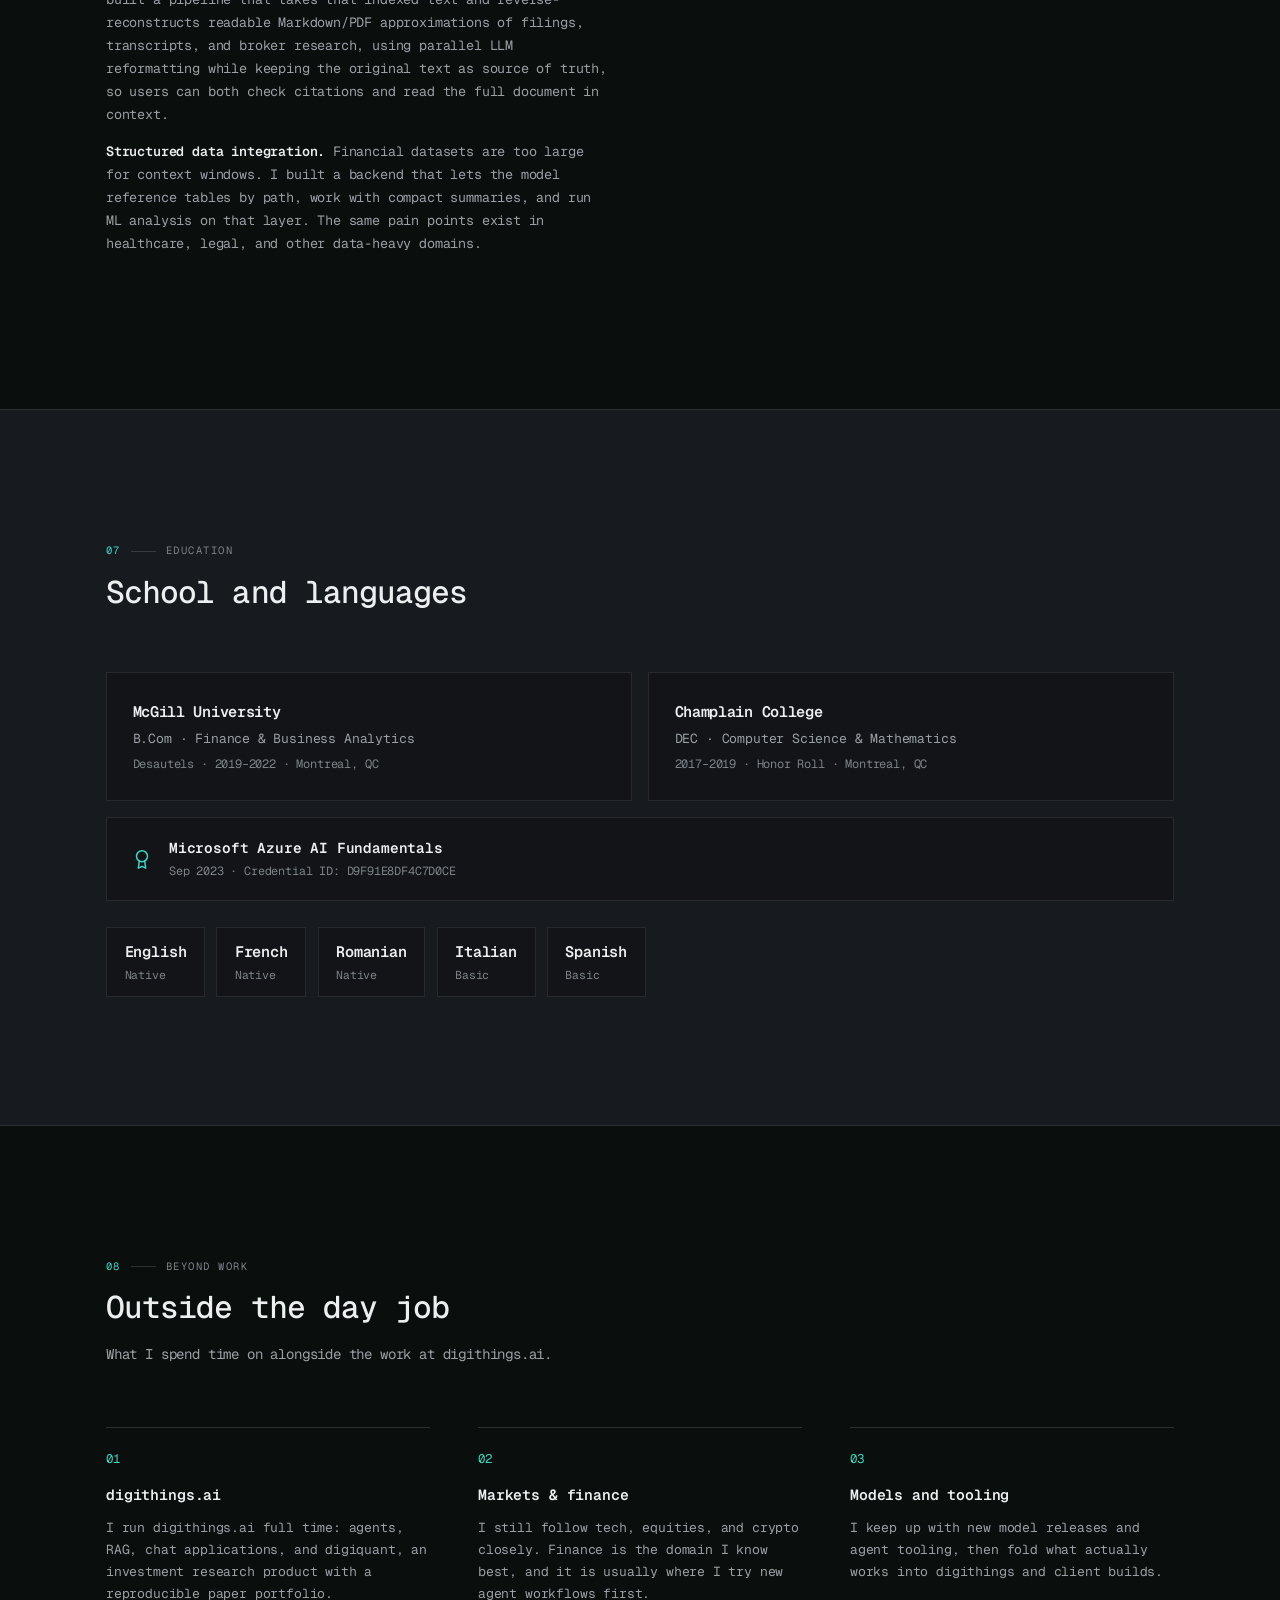
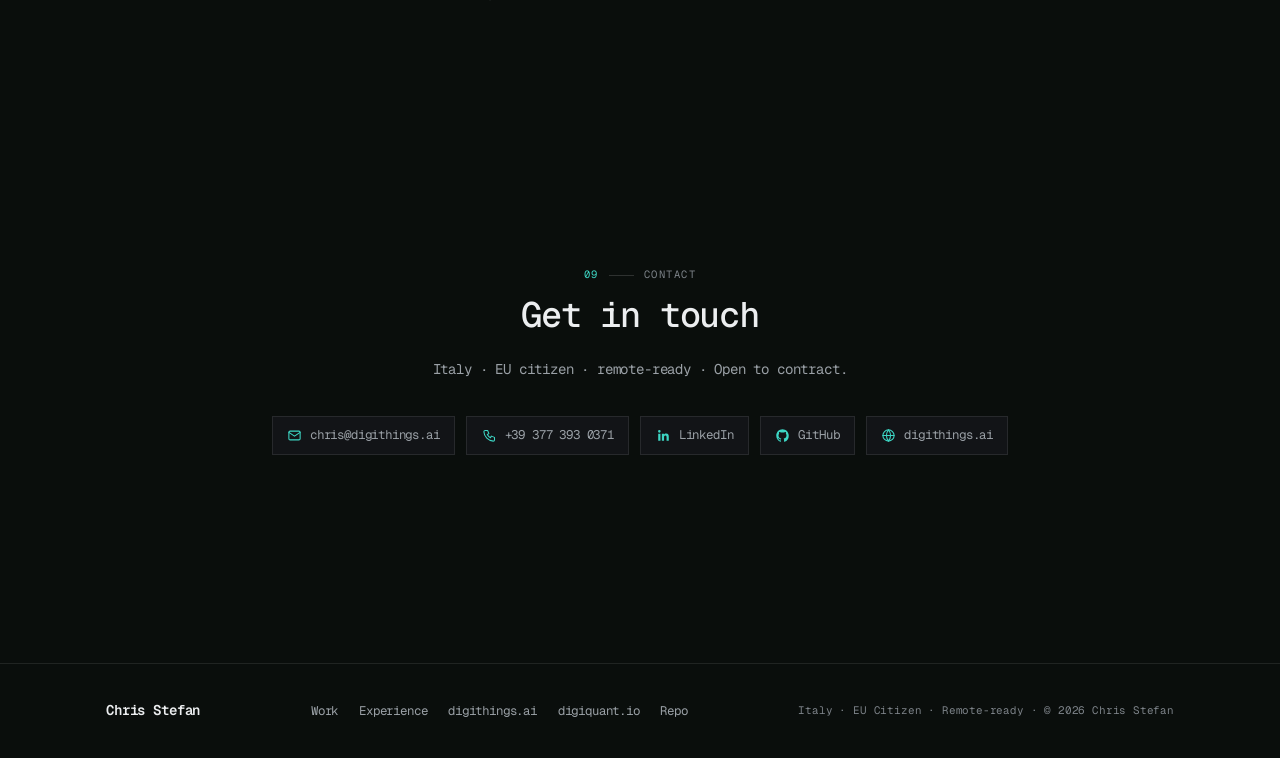
==== commit e7b7d9af: "Publish the approved CV and align the portfolio bio. Replace the CV page and PDF with the approved o" ====
--- a/index.html
+++ b/index.html
@@ -3,23 +3,23 @@
 <head>
 <meta charset="UTF-8">
 <meta name="viewport" content="width=device-width, initial-scale=1.0">
-<title>Chris Stefan · Senior AI Engineer | digithings + digiquant</title>
-<meta name="description" content="Chris Stefan · Senior AI Engineer. Building digithings open-source AI infra and digiquant. digichat releases, FX Hub. Open to contract.">
+<title>Chris Stefan · Founder &amp; AI Engineer | digithings.ai</title>
+<meta name="description" content="Chris Stefan, Founder and AI Engineer at digithings.ai. Agents, RAG, and chat applications in production. Open to contract.">
 <meta name="robots" content="index, follow">
 <link rel="canonical" href="https://chrizefan.github.io/me/">
 
 <!-- Open Graph -->
 <meta property="og:type" content="website">
 <meta property="og:url" content="https://chrizefan.github.io/me/">
-<meta property="og:title" content="Chris Stefan · Senior AI Engineer | digithings + digiquant">
-<meta property="og:description" content="Senior AI Engineer building digithings and digiquant. Open to contract.">
+<meta property="og:title" content="Chris Stefan · Founder &amp; AI Engineer | digithings.ai">
+<meta property="og:description" content="Founder and AI Engineer at digithings.ai. Open to contract.">
 <meta property="og:site_name" content="Chris Stefan">
 <meta property="og:image" content="https://chrizefan.github.io/me/assets/chris.png">
 
 <!-- Twitter Card -->
 <meta name="twitter:card" content="summary_large_image">
-<meta name="twitter:title" content="Chris Stefan · Senior AI Engineer">
-<meta name="twitter:description" content="Senior AI Engineer building digithings and digiquant. EU citizen, remote-ready. Open to contract.">
+<meta name="twitter:title" content="Chris Stefan · Founder &amp; AI Engineer">
+<meta name="twitter:description" content="Founder and AI Engineer at digithings.ai. Italy, remote. Open to contract.">
 <meta name="twitter:image" content="https://chrizefan.github.io/me/assets/chris.png">
 
 <meta name="theme-color" content="#0A0E0C" media="(prefers-color-scheme: dark)">
@@ -36,7 +36,7 @@
   "@context": "https://schema.org",
   "@type": "Person",
   "name": "Chris Stefan",
-  "jobTitle": "Senior AI Engineer",
+  "jobTitle": "Founder & AI Engineer",
   "email": "chris@digithings.ai",
   "telephone": "+393773930371",
   "image": "https://chrizefan.github.io/me/assets/chris.png",
@@ -489,11 +489,12 @@
   <div class="wrap">
     <div class="hero-grid">
       <div class="hero-copy">
-        <h1 class="hero-title">I build <em>AI tools</em> people use: open-source infra, product apps, and desk work.</h1>
+        <h1 class="hero-title">Founder of <em>digithings.ai</em>. I design, build, and deploy AI software.</h1>
         <p class="hero-lede">
-          Computer science and finance are where I work best. I ramp up quickly, stay close to what clients need, and ship full stack with agents in the loop.
-          Most of my time now goes into <a href="https://digithings.ai" target="_blank" rel="noopener">digithings</a>, <a href="https://digiquant.io" target="_blank" rel="noopener">digiquant</a>, digichat releases, and FX Hub.
-          Before that I owned production agentic AI at PSP Investments, a large Canadian pension fund.
+          I run <a href="https://digithings.ai" target="_blank" rel="noopener">digithings.ai</a> full time from Italy, remote, since Sep 2026: product direction, engineering, and client delivery.
+          The software in production is AI agents, RAG pipelines, and chat applications, plus AI engineering consulting for clients.
+          <a href="https://digiquant.io" target="_blank" rel="noopener">digiquant.io</a> is an investment research product on the digithings platform.
+          Before that, about five years at PSP Investments, most recently Senior AI Engineer (Sep 2022 – Aug 2026).
         </p>
         <div class="hero-actions">
           <a class="btn btn-primary" href="#work">See what I'm building <span aria-hidden="true">→</span></a>
@@ -506,12 +507,12 @@
           <img src="assets/chris.png" width="72" height="72" alt="Chris Stefan" decoding="async">
           <div class="hp-portrait-meta">
             <div class="hp-portrait-name">Chris Stefan</div>
-            <div class="hp-portrait-role">Senior AI Engineer</div>
+            <div class="hp-portrait-role">Founder &amp; AI Engineer, digithings.ai</div>
           </div>
         </div>
         <div class="hp-row"><span class="hp-k">Status</span><span class="hp-v hp-avail"><span class="eyebrow-dot" aria-hidden="true"></span> Open to contract</span></div>
         <div class="hp-row"><span class="hp-k">Based</span><span class="hp-v">Italy · EU citizen · remote-ready</span></div>
-        <div class="hp-row"><span class="hp-k">Focus</span><span class="hp-v">Agentic AI · open source · client apps</span></div>
+        <div class="hp-row"><span class="hp-k">Focus</span><span class="hp-v">Agents · RAG · chat</span></div>
         <div class="hp-row"><span class="hp-k">Building</span><span class="hp-v"><a href="https://digithings.ai" target="_blank" rel="noopener">digithings</a> · <a href="https://digiquant.io" target="_blank" rel="noopener">digiquant</a></span></div>
         <div class="hp-links">
           <a href="mailto:chris@digithings.ai" aria-label="Email"><svg viewBox="0 0 24 24" fill="none" stroke="currentColor" stroke-width="1.7" stroke-linecap="round" stroke-linejoin="round"><rect x="3" y="5" width="18" height="14" rx="2"/><path d="m3 7 9 6 9-6"/></svg></a>
@@ -521,10 +522,10 @@
       </aside>
     </div>
     <dl class="hero-stats">
-      <div><dt>digithings</dt><dd>open-source AI infra</dd></div>
-      <div><dt>digiquant</dt><dd>research book &amp; dash</dd></div>
-      <div><dt>digichat</dt><dd>releases &amp; client embeds</dd></div>
-      <div><dt>FX Hub</dt><dd>custom desk AI</dd></div>
+      <div><dt>digithings</dt><dd>AI software, production</dd></div>
+      <div><dt>digiquant</dt><dd>investment research</dd></div>
+      <div><dt>consulting</dt><dd>client AI workflows</dd></div>
+      <div><dt>PSP</dt><dd>Sep 2022 – Aug 2026</dd></div>
     </dl>
   </div>
 </section>
@@ -538,21 +539,17 @@
     </div>
     <div class="about-prose">
       <p>
-        I'm a <strong>Senior AI Engineer</strong> at the intersection of computer science and finance.
-        I ramp up quickly, listen for what clients actually need, and work full stack, from architecture and agents through UI and shipping.
-        I move fast, stay close to the people who use the product, and keep systems trustworthy in production.
+        I'm the founder of <strong>digithings.ai</strong> and a Senior AI Engineer with a background in finance and software.
+        I design, build, and deploy large language model applications, AI agents, and retrieval-augmented generation systems, from prototype to production, for investment research, internal tools, and client workflows.
       </p>
       <p>
-        Most of my time now goes into <a href="https://digithings.ai" target="_blank" rel="noopener">digithings</a>,
-        an open-source AI infrastructure stack, and <a href="https://digiquant.io" target="_blank" rel="noopener">digiquant</a>,
-        a module of that stack and its own product (research book and dashboard). I also ship digichat releases,
-        client embeds like DataTap Stream Chat, and FX Hub, a custom desk-AI application of digiquant.
+        Since Sep 2026 I have run <a href="https://digithings.ai" target="_blank" rel="noopener">digithings.ai</a> full time (Italy · Remote): product direction, engineering, and client delivery.
+        That includes the company's AI software in production: agents, RAG pipelines, and chat applications.
+        <a href="https://digiquant.io" target="_blank" rel="noopener">digiquant.io</a> is an investment research product on the digithings platform. Agents research markets, rank sourced theses, and run a reproducible paper portfolio. I have extended it into custom client workflows and automations for research and trade-idea generation.
       </p>
       <p>
-        Before that, at <strong>PSP Investments</strong>, a large Canadian pension fund, I owned the <strong>Virtual Analyst Platform</strong>
-        and the <strong>Alpha Science SDK</strong>. Late work included rebuilding the frontend on React, NestJS, and FastAPI so the platform
-        could serve as the shared shell for company AI tools. I took that work through the full cycle, from proof of concept to deployment
-        to years of production use with active users across the organization (Sep 2022 – Aug 2026).
+        I also deliver AI engineering consulting, building and deploying custom AI applications on a client's existing systems and data, including a documentation chat assistant with retrieval against a client's live product docs.
+        Before that I spent about five years at <strong>PSP Investments</strong>, most recently as Senior AI Engineer (Sep 2022 – Aug 2026), owning a firm-wide agentic AI research platform end to end: architecture, SDK, frontend, deployment, and maintenance.
       </p>
     </div>
   </div>
@@ -564,7 +561,7 @@
     <div class="section-head">
       <span class="kicker"><span class="kn">02</span> Work</span>
       <h2>What I'm building now</h2>
-      <p>Open-source infra, product apps, digichat releases, and FX Hub. This is where I spend most of my time.</p>
+      <p>AI software at digithings.ai: agents, RAG pipelines, chat applications, and digiquant. This is the full-time work.</p>
     </div>
 
     <article class="ra ra-compact reveal" id="repo-activity" data-variant="compact" data-source="snapshot" aria-label="Repository activity">
@@ -599,21 +596,22 @@
           <div>
             <div class="pc-title">digithings</div>
           </div>
-          <span class="pc-tier">Open Source</span>
+          <span class="pc-tier">Founder</span>
         </div>
         <div class="pc-meta">
           <a href="https://digithings.ai" target="_blank" rel="noopener">digithings.ai</a>
           ·
           <a href="https://github.com/digithings-ai/digithings" target="_blank" rel="noopener">github.com/digithings-ai/digithings</a>
+          · Italy · Remote · Sep 2026 – Present
         </div>
         <p class="pc-desc">
-          Open-source AI library and infrastructure stack. It is the canvas I use for agentic ideas and the layer underneath the apps I ship.
-          Composable modules for orchestration, RAG and retrieval, digichat, auth, and observability. Self-hosted by default, BYOK, MIT-licensed.
+          I founded digithings.ai and run it full time, responsible for product direction, engineering, and client delivery.
+          I design, build, and deploy the company's AI software to production, including AI agents, RAG pipelines, and chat applications.
         </p>
         <ul class="pc-features">
-          <li><strong>Infra for apps</strong>: modules you can compose into production agentic systems</li>
-          <li><strong>Maintained in the open</strong>: public monorepo with ongoing commits, PRs, and digichat releases</li>
-          <li><strong>Client work on the same stack</strong>: private tools and embeds built on digithings, not a locked SaaS seat</li>
+          <li><strong>Full time</strong>: product direction, engineering, and client delivery since Sep 2026</li>
+          <li><strong>Production software</strong>: AI agents, RAG pipelines, and chat applications</li>
+          <li><strong>Consulting</strong>: custom AI applications on a client's existing systems and data</li>
         </ul>
         <a href="https://digithings.ai" target="_blank" rel="noopener" class="pc-link">Visit digithings.ai ↗</a>
       </div>
@@ -628,15 +626,13 @@
           <a href="https://digiquant.io" target="_blank" rel="noopener">digiquant.io</a>
         </div>
         <p class="pc-desc">
-          digiquant is the research book and dashboard — a product in its own right, and a module of the digithings stack.
-          Agentic research produces ranked, sourced theses; multi-agent deliberation shapes portfolio direction and risk sizing;
-          then indicators, strategy specs, Optuna search, and reproducible NautilusTrader backtests with trade ledgers and tearsheets.
-          Research book and paper portfolio ship today; live broker execution is not built.
+          An investment research product on the digithings platform. Agents research markets, rank sourced theses, and run a reproducible paper portfolio.
+          Extended into custom client workflows and automations for research and trade-idea generation.
         </p>
         <ul class="pc-features">
-          <li><strong>Research book &amp; dash</strong>: paper book, tearsheets, and a front end for reading the research</li>
-          <li><strong>FX Hub</strong>: FX research with traders on bank and broker consensus and trade ideas</li>
-          <li><strong>Honest scope</strong>: paper workflows and backtests; broker adapters are stubs, not live trading</li>
+          <li><strong>Research</strong>: agents research markets and rank sourced theses</li>
+          <li><strong>Paper portfolio</strong>: a reproducible paper portfolio on the digithings platform</li>
+          <li><strong>Client workflows</strong>: automations for research and trade-idea generation</li>
         </ul>
         <a href="https://digiquant.io" target="_blank" rel="noopener" class="pc-link">Visit digiquant.io ↗</a>
       </div>
@@ -645,41 +641,20 @@
         <div class="pc-top">
           <span class="pc-glyph" aria-hidden="true"><svg viewBox="0 0 24 24" fill="none" stroke="currentColor" stroke-width="1.6" stroke-linejoin="round" stroke-linecap="round"><path d="M21 15a2 2 0 0 1-2 2H7l-4 4V5a2 2 0 0 1 2-2h14a2 2 0 0 1 2 2z"/></svg></span>
           <div><div class="pc-title">digichat</div></div>
-          <span class="pc-tier">Releases · embeds</span>
+          <span class="pc-tier">Chat</span>
         </div>
         <div class="pc-meta">
-          digithings chat surface ·
-          <a href="https://datatap.stream/chat" target="_blank" rel="noopener">datatap.stream/chat</a>
+          chat applications · digithings
         </div>
         <p class="pc-desc">
-          digichat is the production chat surface on digithings: Next.js BFF, BYOK, retrieval against live docs.
-          Releases ship on a regular cadence. DataTap Stream Chat is a digichat embed on a client’s product documentation,
-          with support chat and developer chat in place.
+          Chat applications on the digithings platform, including a documentation chat assistant with retrieval against a client's live product docs.
         </p>
         <ul class="pc-features">
-          <li><strong>Versioned releases</strong>: digichat tags land on the public digithings repo</li>
-          <li><strong>DataTap Stream Chat</strong>: embedded on live product docs for support and developer questions</li>
-          <li><strong>Same stack</strong>: orchestration, retrieval, and observability from digithings underneath</li>
+          <li><strong>Chat applications</strong>: part of the AI software deployed to production</li>
+          <li><strong>Documentation assistant</strong>: retrieval against a client's live product docs</li>
+          <li><strong>Same platform</strong>: built and deployed with the rest of the digithings software</li>
         </ul>
-        <a href="https://datatap.stream/chat" target="_blank" rel="noopener" class="pc-link">Open DataTap Stream Chat ↗</a>
-      </div>
-
-      <div class="product-card span-2">
-        <div class="pc-top">
-          <span class="pc-glyph" aria-hidden="true"><svg viewBox="0 0 24 24" fill="none" stroke="currentColor" stroke-width="1.6" stroke-linejoin="round" stroke-linecap="round"><rect x="3" y="7" width="18" height="13" rx="2"/><path d="M8 7V5a2 2 0 0 1 2-2h4a2 2 0 0 1 2 2v2"/><path d="M3 12h18"/></svg></span>
-          <div><div class="pc-title">FX Hub</div></div>
-          <span class="pc-tier">Product · digiquant</span>
-        </div>
-        <div class="pc-meta">Custom desk AI · digiquant</div>
-        <p class="pc-desc">
-          A custom desk-AI application of digiquant. I sit with the desk, ship on their stack, and hand over owned code they can run.
-          Source-traced answers, named analyses, and workflow layers wired into the terminals and research systems they already use.
-        </p>
-        <ul class="pc-features">
-          <li><strong>On their stack</strong>: agents and RAG against the data and tools the desk already runs</li>
-          <li><strong>Source-traced answers</strong>: claims link back so people can verify without leaving the product</li>
-          <li><strong>Owned code</strong>: applications the client keeps, not a locked vendor seat</li>
-        </ul>
+        <a href="https://digithings.ai" target="_blank" rel="noopener" class="pc-link">Visit digithings.ai ↗</a>
       </div>
 
     </div>
@@ -697,10 +672,27 @@
         </div>
         <a href="Chris_Stefan_CV.pdf" download="Chris_Stefan_CV.pdf" class="btn btn-ghost btn-sm">For more detail, see the CV <span aria-hidden="true">→</span></a>
       </div>
-      <p>Corporate production tenure before the open-source and product work above. EU citizen with right to work in the EU; no sponsorship required.</p>
+      <p>Founder of digithings.ai since Sep 2026. Before that, about five years at PSP Investments, most recently Senior AI Engineer (Sep 2022 – Aug 2026). EU citizen with right to work in the EU; no sponsorship required.</p>
     </div>
 
     <div class="timeline stagger">
+      <div class="tl-card current">
+        <div class="tl-head">
+          <span class="tl-title">Founder &amp; AI Engineer</span>
+          <span class="tl-company">· digithings.ai · Italy · Remote</span>
+          <span class="tl-date tl-now">Sep 2026 – Present</span>
+        </div>
+        <ul class="tl-bullets">
+          <li>Founded <strong>digithings.ai</strong> and run it full time: product direction, engineering, and client delivery</li>
+          <li>Design, build, and deploy the company's AI software to production, including AI agents, RAG pipelines, and chat applications</li>
+          <li>Built <strong>digiquant.io</strong>, an investment research product on the digithings platform: agents research markets, rank sourced theses, and run a reproducible paper portfolio, extended into custom client workflows and automations for research and trade-idea generation</li>
+          <li>Deliver AI engineering consulting for clients, including a documentation chat assistant with retrieval against a client's live product docs</li>
+        </ul>
+        <div class="badges">
+          <span class="badge">Agents</span><span class="badge">RAG</span><span class="badge">Chat</span>
+        </div>
+      </div>
+
       <div class="tl-card">
         <div class="tl-head">
           <span class="tl-title">Senior AI Engineer</span>
@@ -904,7 +896,7 @@
       <div class="qa-card">
         <div class="qa-q"><span class="qi">Q</span><span>&ldquo;Tell me about yourself.&rdquo;</span></div>
         <div class="qa-a">
-          <p>I'm a Senior AI Engineer at the intersection of computer science and finance. I ramp up quickly, understand what clients need, and work full stack with agents throughout. Most of my time now goes into digithings, digiquant, digichat releases, and FX Hub. Before that, at PSP Investments, a large Canadian pension fund, I owned the Virtual Analyst Platform through proof of concept, deployment, and years of production use, including a React, NestJS, and FastAPI frontend that became the shell for company AI tools.</p>
+          <p>I'm the founder of digithings.ai and a Senior AI Engineer with a background in finance and software. I design, build, and deploy LLM applications, AI agents, and RAG systems from prototype to production. I run digithings.ai full time (Italy, remote, Sep 2026 – Present), including digiquant.io, an investment research product on that platform, and AI engineering consulting for clients. Before that I spent about five years at PSP Investments, most recently as Senior AI Engineer (Sep 2022 – Aug 2026), owning a firm-wide agentic AI research platform end to end.</p>
         </div>
       </div>
       <div class="qa-card">
@@ -978,13 +970,13 @@
     <div class="section-head">
       <span class="kicker"><span class="kn">08</span> Beyond work</span>
       <h2>Outside the day job</h2>
-      <p>What I spend time on when I am not on a client engagement.</p>
+      <p>What I spend time on alongside the work at digithings.ai.</p>
     </div>
     <div class="beyond-grid stagger">
       <div class="beyond-card">
         <div class="bi">01</div>
-        <div class="bt">Building in public</div>
-        <div class="bd">Most free cycles go into digithings and digiquant: shipping modules, digichat releases, and the digiquant research book rather than demos that never leave the laptop.</div>
+        <div class="bt">digithings.ai</div>
+        <div class="bd">I run digithings.ai full time: agents, RAG, chat applications, and digiquant, an investment research product with a reproducible paper portfolio.</div>
       </div>
       <div class="beyond-card">
         <div class="bi">02</div>
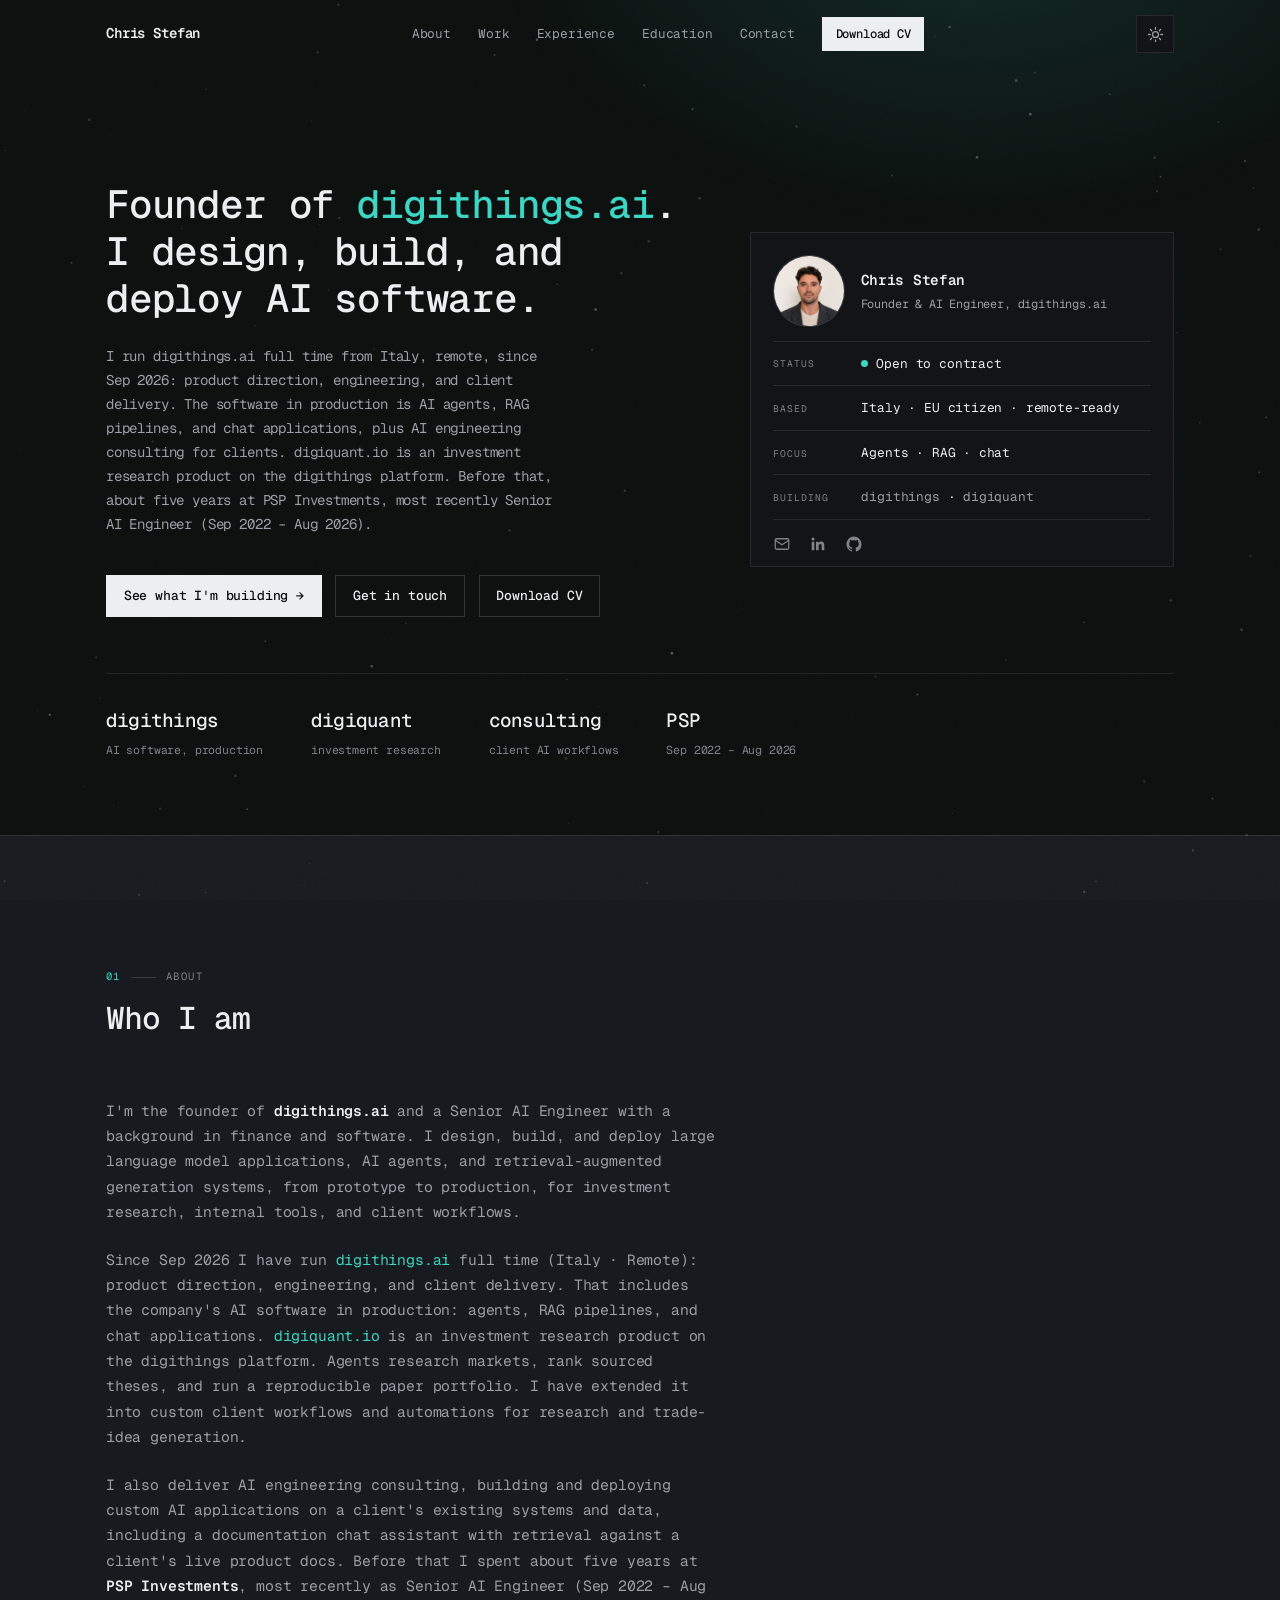
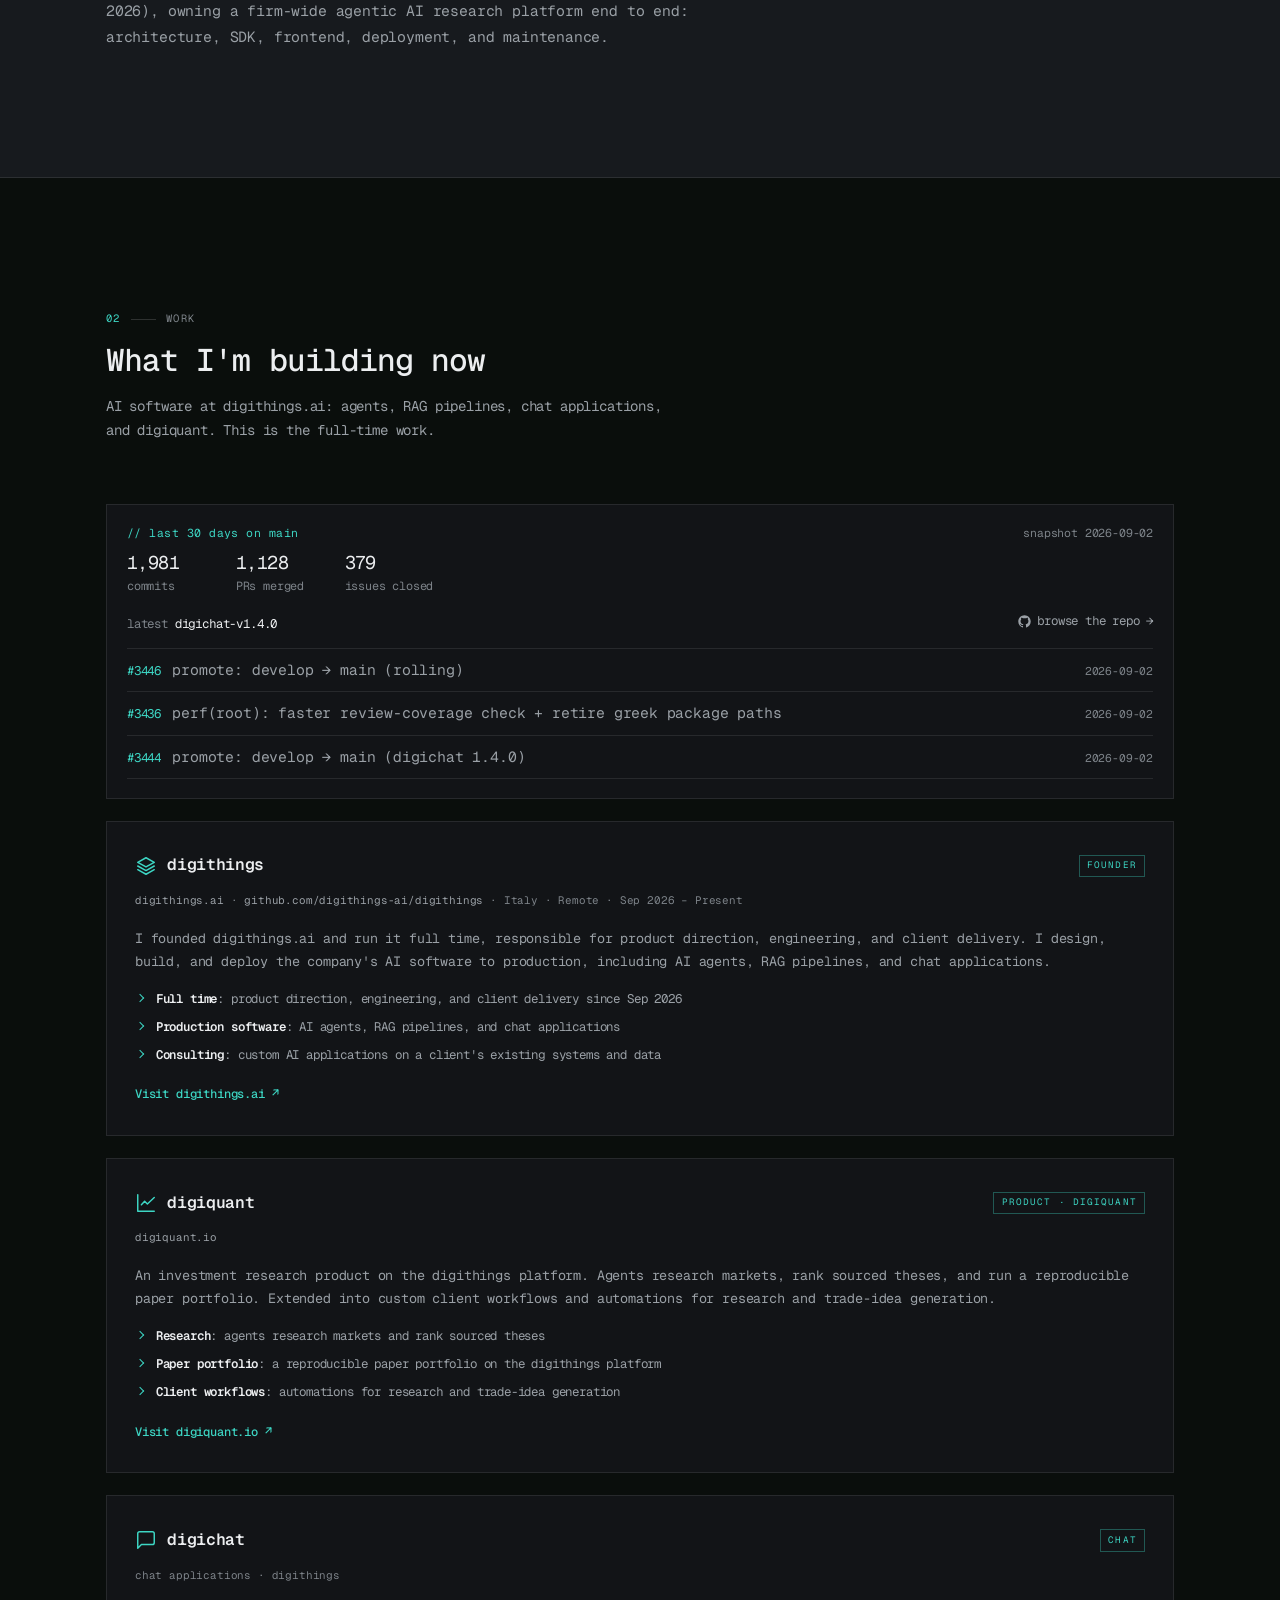
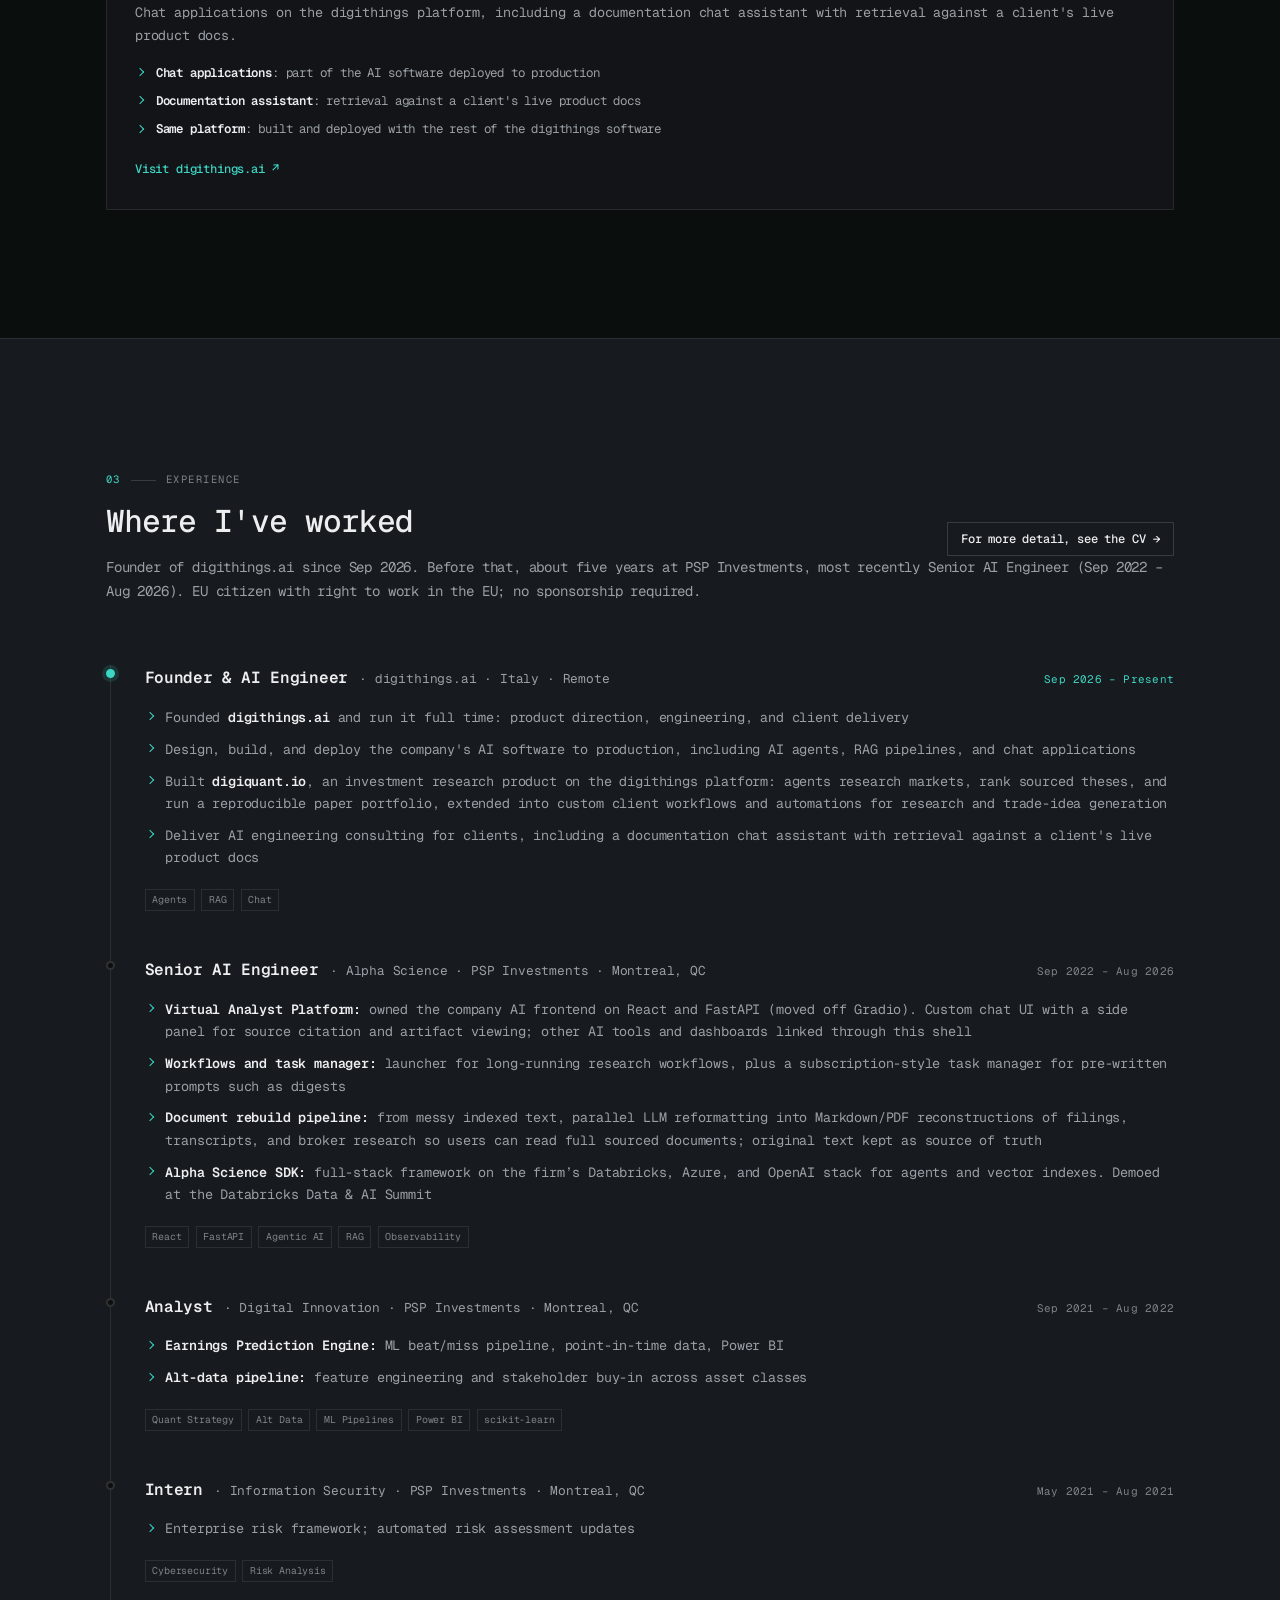
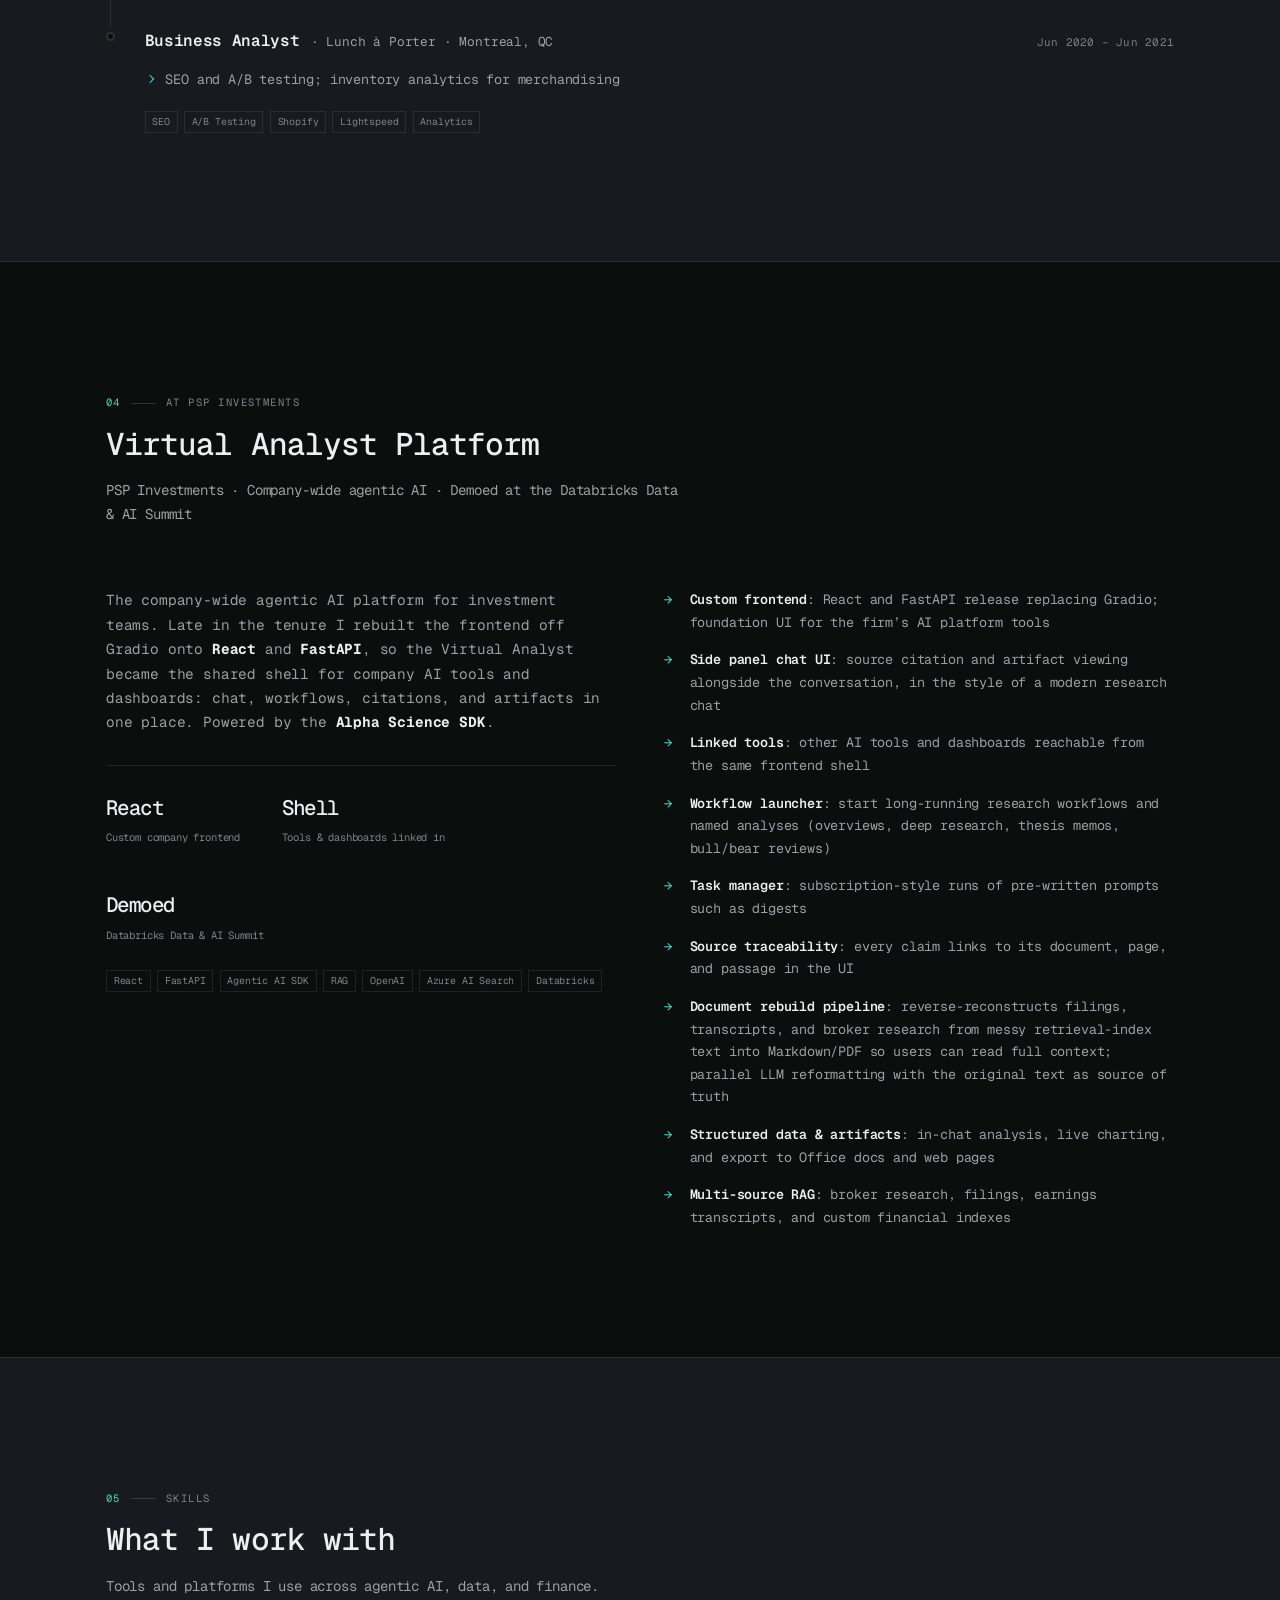
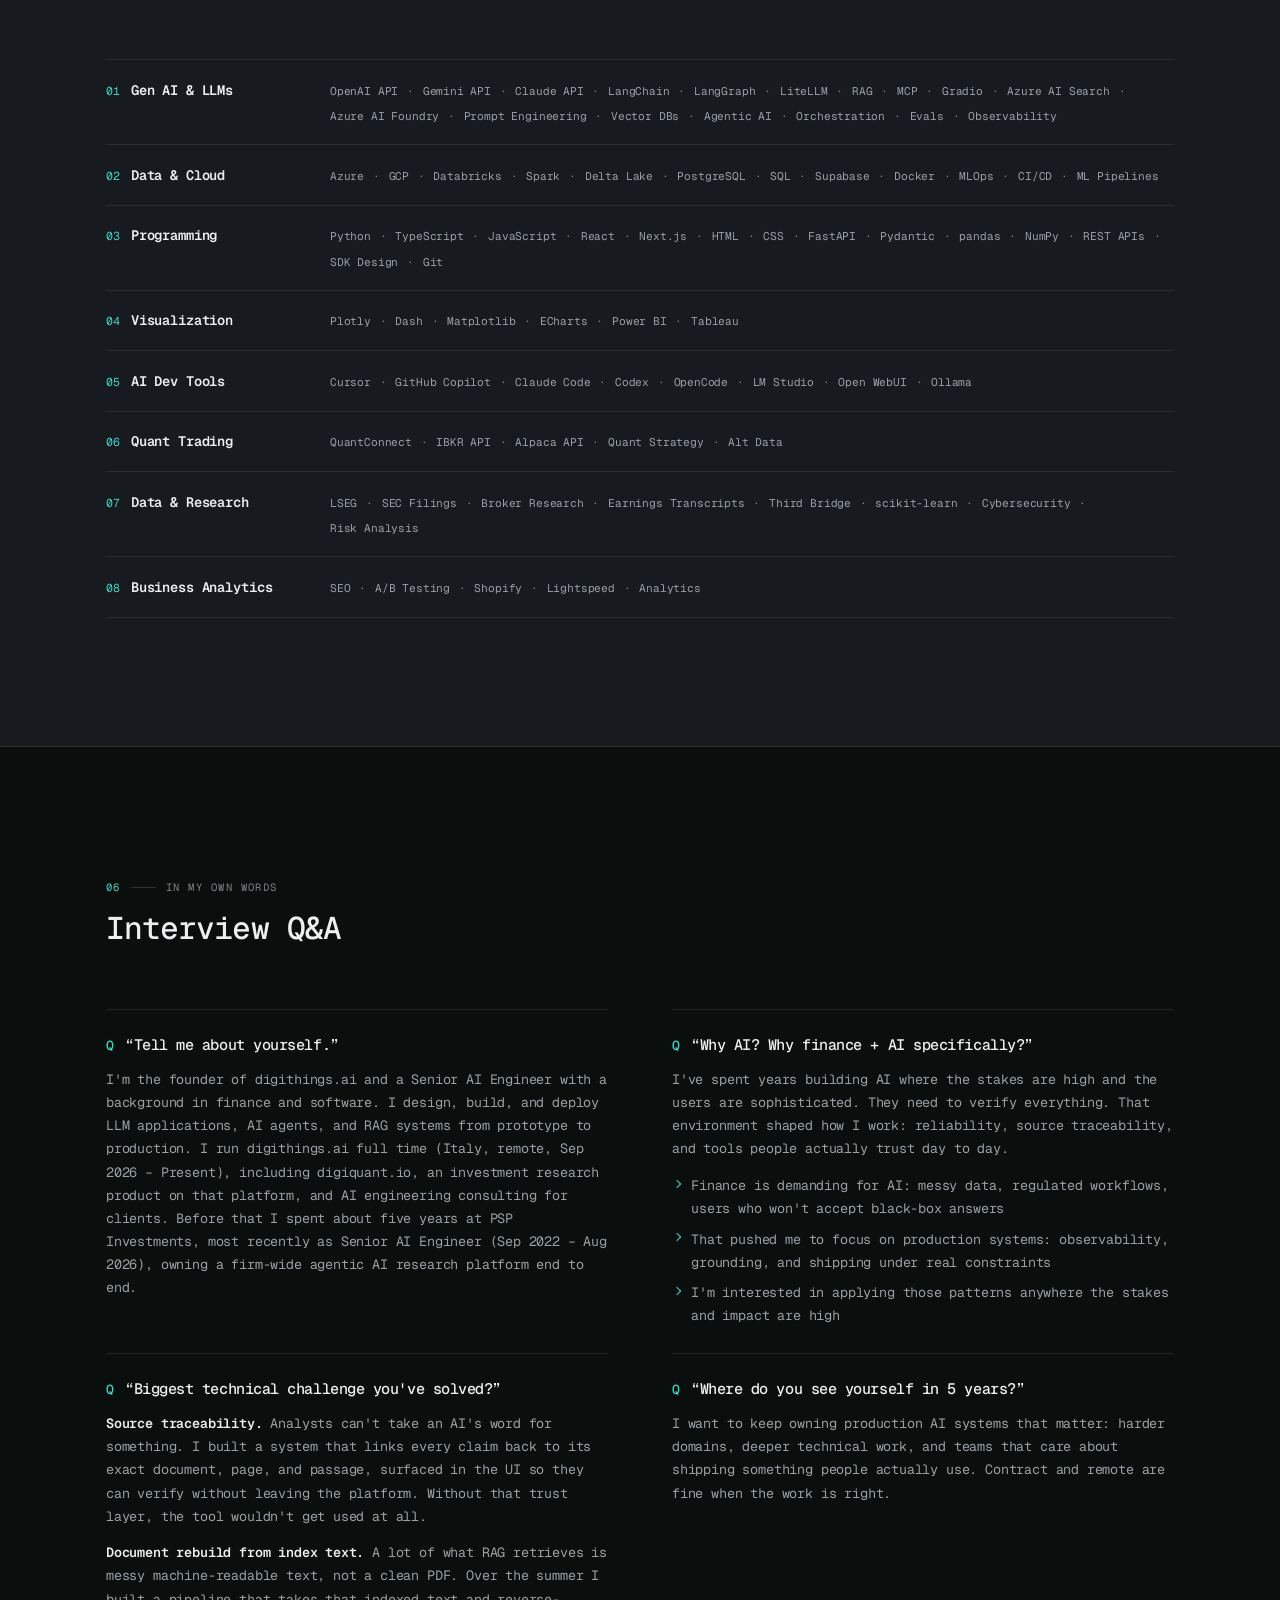
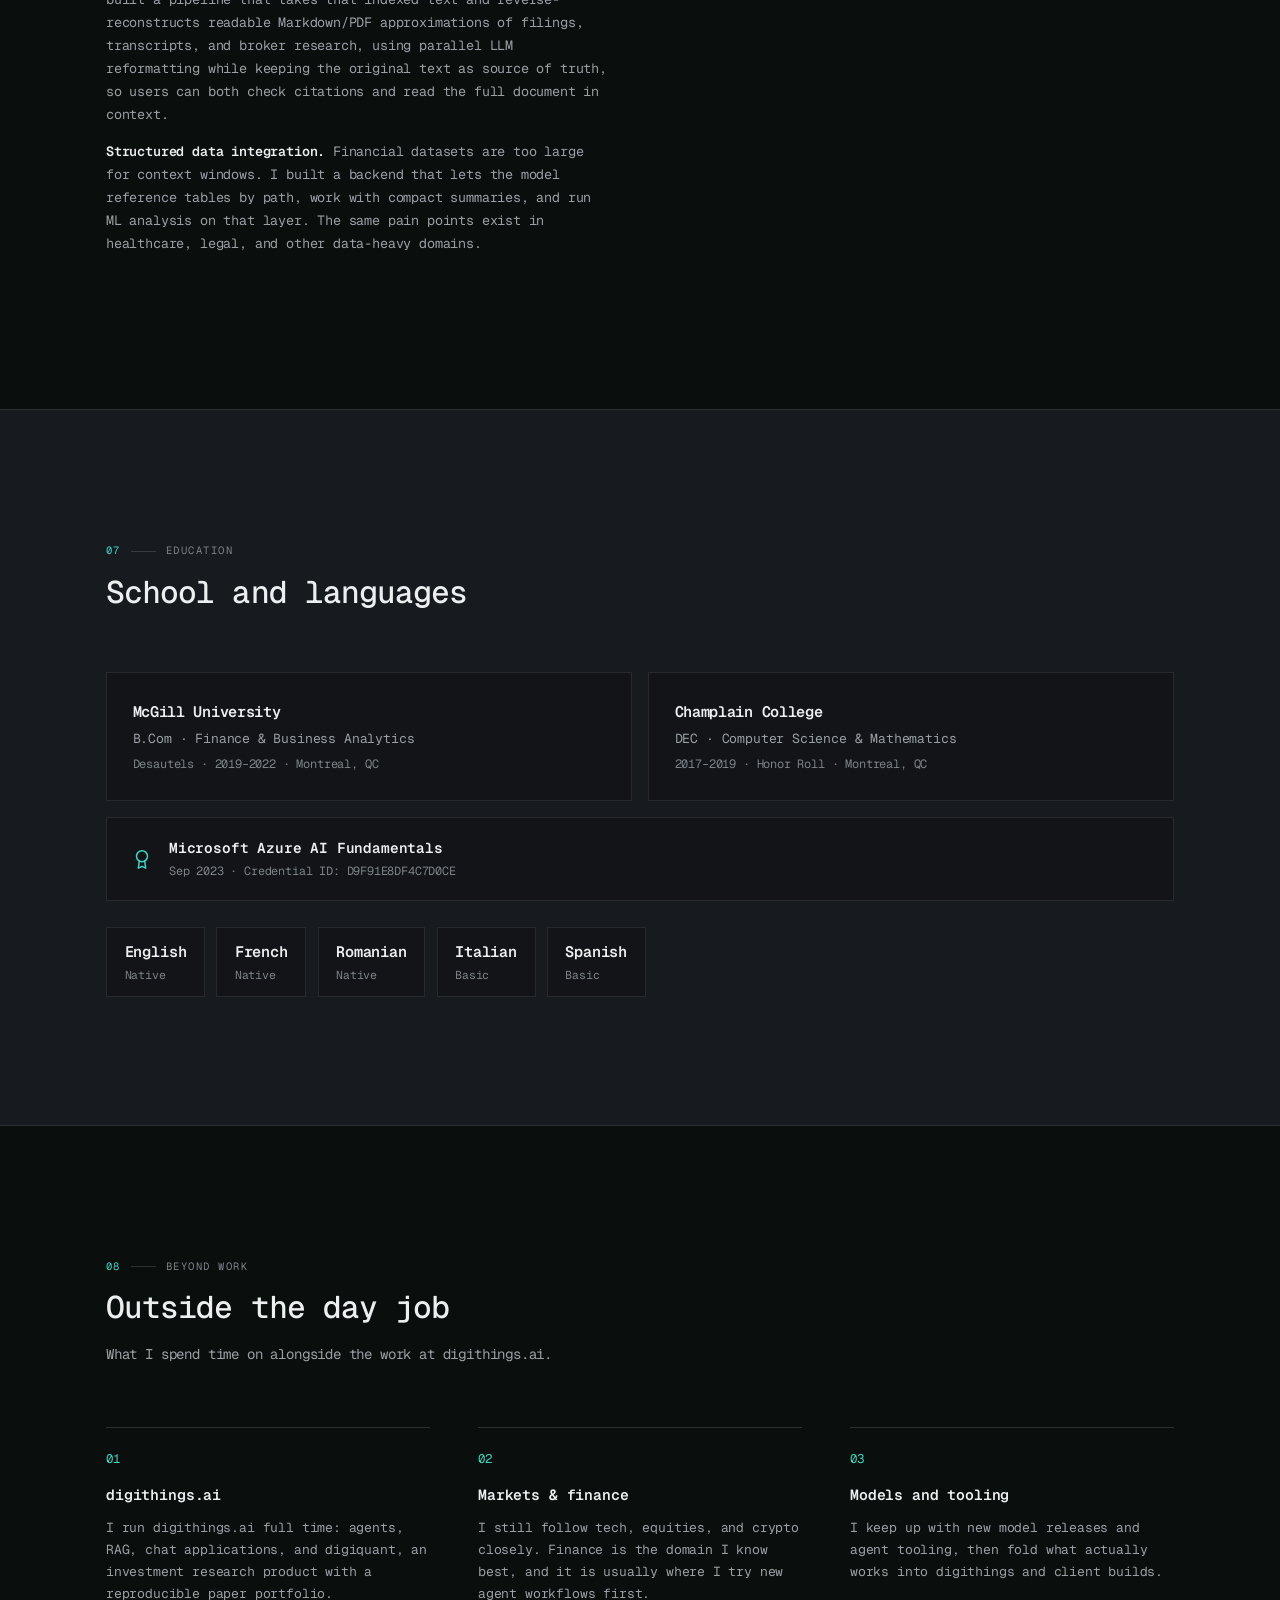
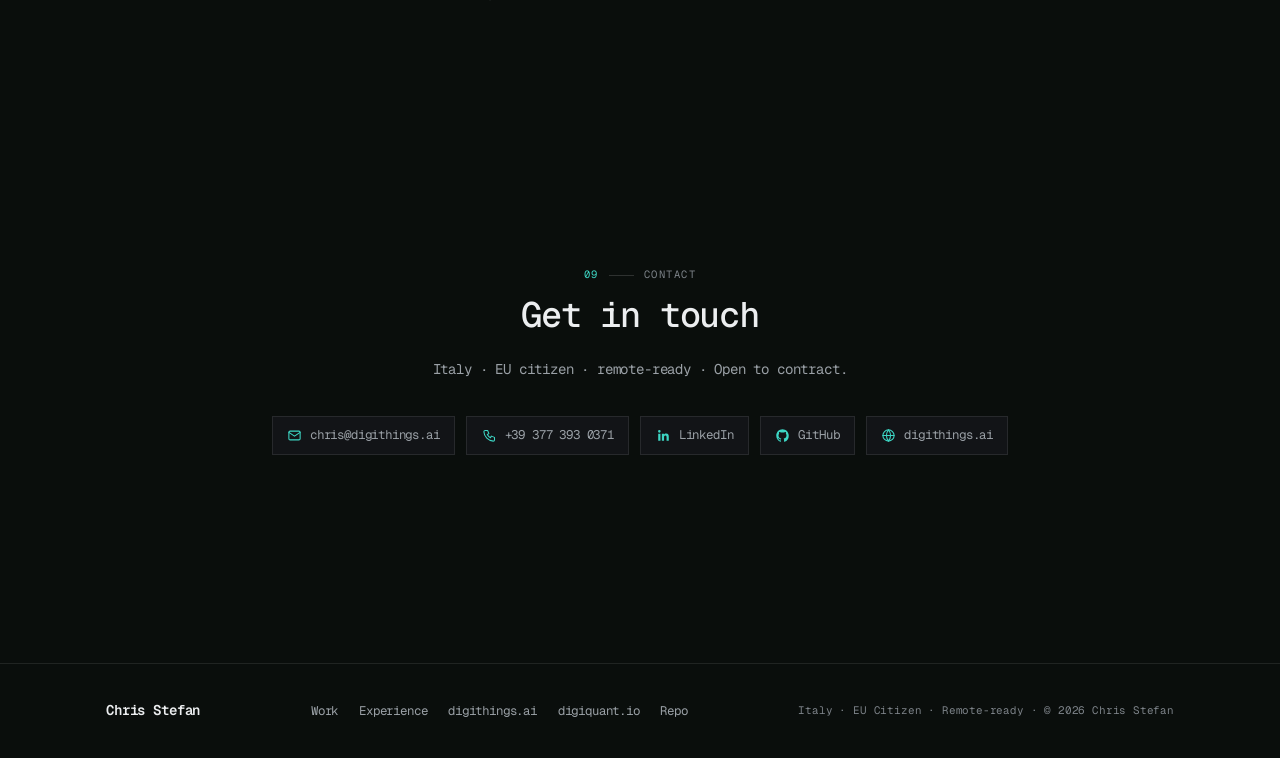
==== commit 9850c749: "Remove NestJS from the public CV, portfolio, and cover letter. Drop it from skill lists and tighten " ====
--- a/index.html
+++ b/index.html
@@ -700,13 +700,13 @@
           <span class="tl-date">Sep 2022 – Aug 2026</span>
         </div>
         <ul class="tl-bullets">
-          <li><strong>Virtual Analyst Platform:</strong> owned the company AI frontend on React, NestJS, and FastAPI (moved off Gradio). Custom chat UI with a side panel for source citation and artifact viewing; other AI tools and dashboards linked through this shell</li>
+          <li><strong>Virtual Analyst Platform:</strong> owned the company AI frontend on React and FastAPI (moved off Gradio). Custom chat UI with a side panel for source citation and artifact viewing; other AI tools and dashboards linked through this shell</li>
           <li><strong>Workflows and task manager:</strong> launcher for long-running research workflows, plus a subscription-style task manager for pre-written prompts such as digests</li>
           <li><strong>Document rebuild pipeline:</strong> from messy indexed text, parallel LLM reformatting into Markdown/PDF reconstructions of filings, transcripts, and broker research so users can read full sourced documents; original text kept as source of truth</li>
           <li><strong>Alpha Science SDK:</strong> full-stack framework on the firm’s Databricks, Azure, and OpenAI stack for agents and vector indexes. Demoed at the Databricks Data &amp; AI Summit</li>
         </ul>
         <div class="badges">
-          <span class="badge">React</span><span class="badge">NestJS</span><span class="badge">FastAPI</span>
+          <span class="badge">React</span><span class="badge">FastAPI</span>
           <span class="badge">Agentic AI</span><span class="badge">RAG</span><span class="badge">Observability</span>
         </div>
       </div>
@@ -771,7 +771,7 @@
       <div>
         <p class="flagship-desc">
           The company-wide agentic AI platform for investment teams.
-          Late in the tenure I rebuilt the frontend off Gradio onto <strong>React</strong>, <strong>NestJS</strong>, and <strong>FastAPI</strong>,
+          Late in the tenure I rebuilt the frontend off Gradio onto <strong>React</strong> and <strong>FastAPI</strong>,
           so the Virtual Analyst became the shared shell for company AI tools and dashboards: chat, workflows, citations, and artifacts in one place.
           Powered by the <strong>Alpha Science SDK</strong>.
         </p>
@@ -781,14 +781,14 @@
           <div class="stat-tile"><div class="sv">Demoed</div><div class="sl">Databricks Data &amp; AI Summit</div></div>
         </div>
         <div class="flagship-badges badges">
-          <span class="badge">React</span><span class="badge">NestJS</span><span class="badge">FastAPI</span>
+          <span class="badge">React</span><span class="badge">FastAPI</span>
           <span class="badge">Agentic AI SDK</span><span class="badge">RAG</span><span class="badge">OpenAI</span>
           <span class="badge">Azure AI Search</span><span class="badge">Databricks</span>
         </div>
       </div>
       <div>
         <ul class="feature-list">
-          <li><strong>Custom frontend</strong>: React, NestJS, and FastAPI release replacing Gradio; foundation UI for the firm’s AI platform tools</li>
+          <li><strong>Custom frontend</strong>: React and FastAPI release replacing Gradio; foundation UI for the firm’s AI platform tools</li>
           <li><strong>Side panel chat UI</strong>: source citation and artifact viewing alongside the conversation, in the style of a modern research chat</li>
           <li><strong>Linked tools</strong>: other AI tools and dashboards reachable from the same frontend shell</li>
           <li><strong>Workflow launcher</strong>: start long-running research workflows and named analyses (overviews, deep research, thesis memos, bull/bear reviews)</li>
@@ -837,7 +837,7 @@
         <div class="skill-row-label"><span class="skill-row-num">03</span><span class="skill-row-name">Programming</span></div>
         <div class="skill-tags">
           <span class="skill-tag">Python</span><span class="skill-tag">TypeScript</span><span class="skill-tag">JavaScript</span>
-          <span class="skill-tag">React</span><span class="skill-tag">NestJS</span><span class="skill-tag">Next.js</span><span class="skill-tag">HTML</span>
+          <span class="skill-tag">React</span><span class="skill-tag">Next.js</span><span class="skill-tag">HTML</span>
           <span class="skill-tag">CSS</span><span class="skill-tag">FastAPI</span><span class="skill-tag">Pydantic</span>
           <span class="skill-tag">pandas</span><span class="skill-tag">NumPy</span>
           <span class="skill-tag">REST APIs</span><span class="skill-tag">SDK Design</span><span class="skill-tag">Git</span>
